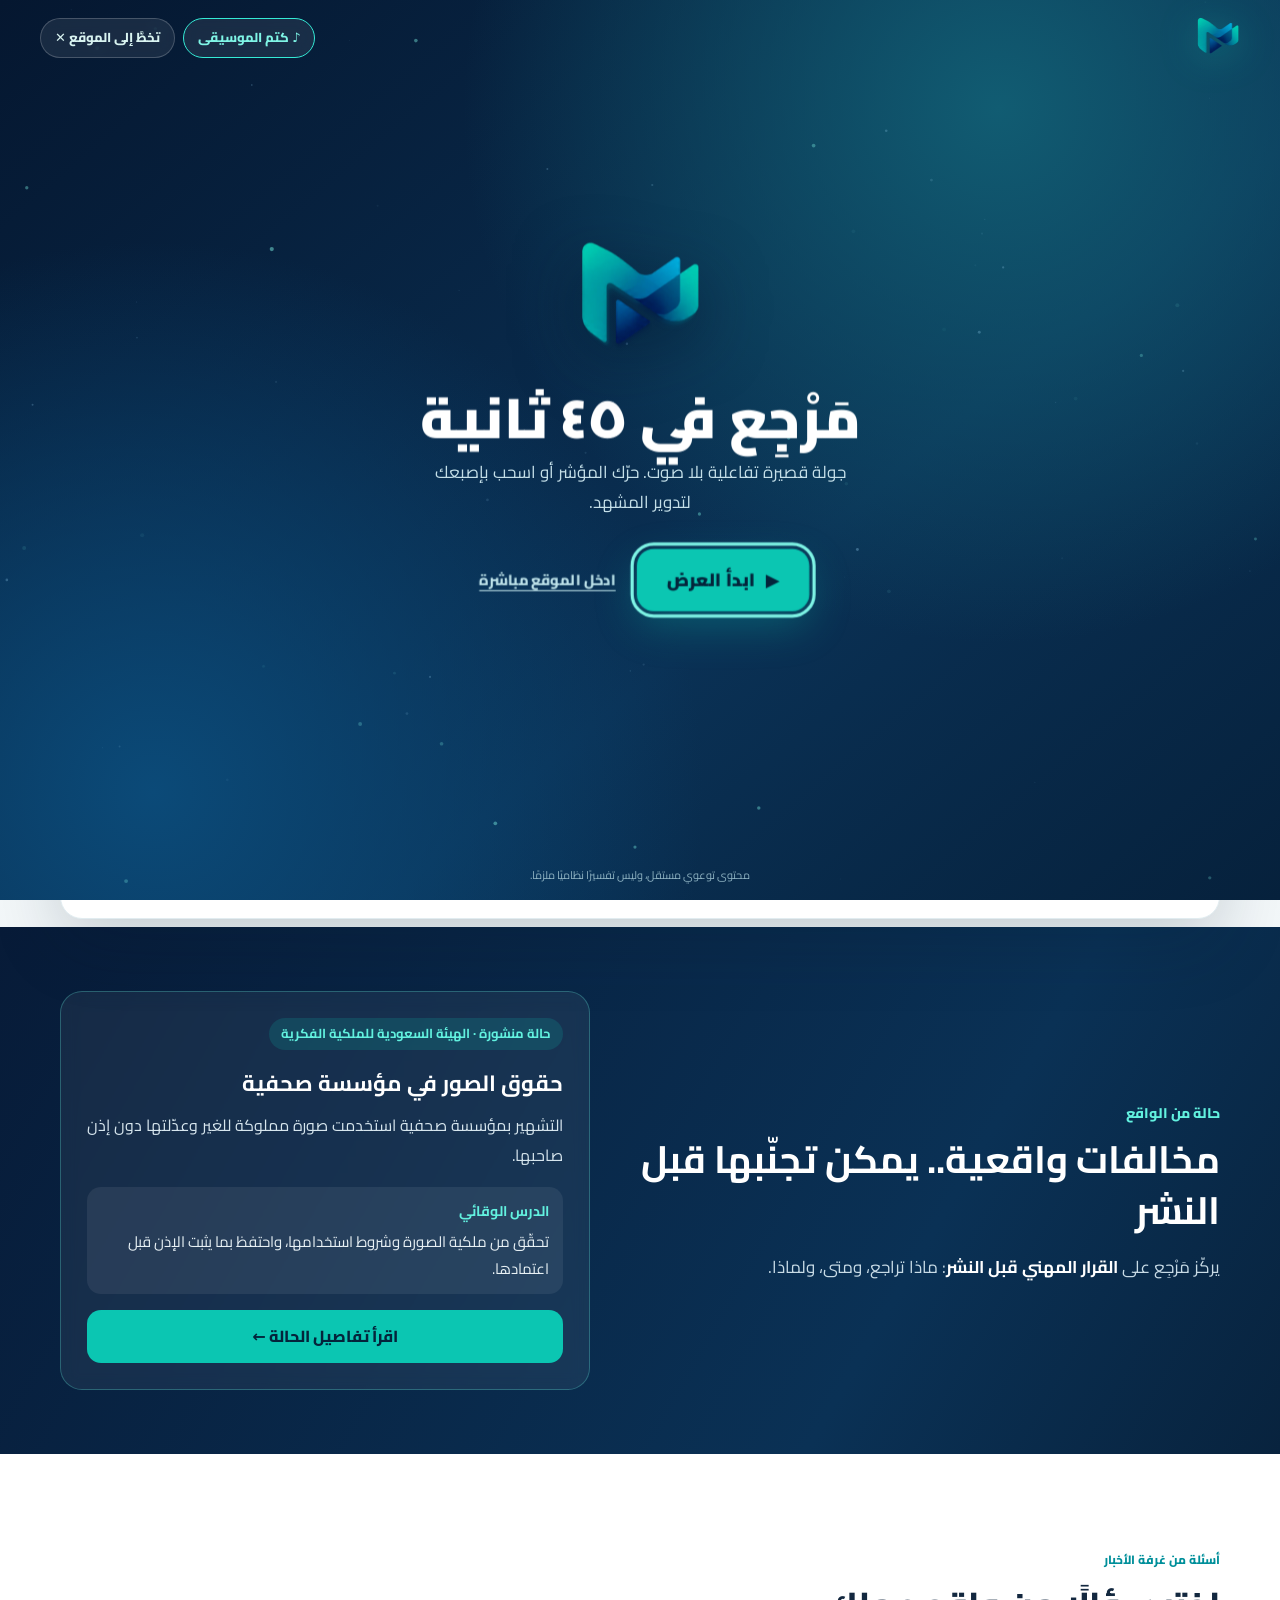
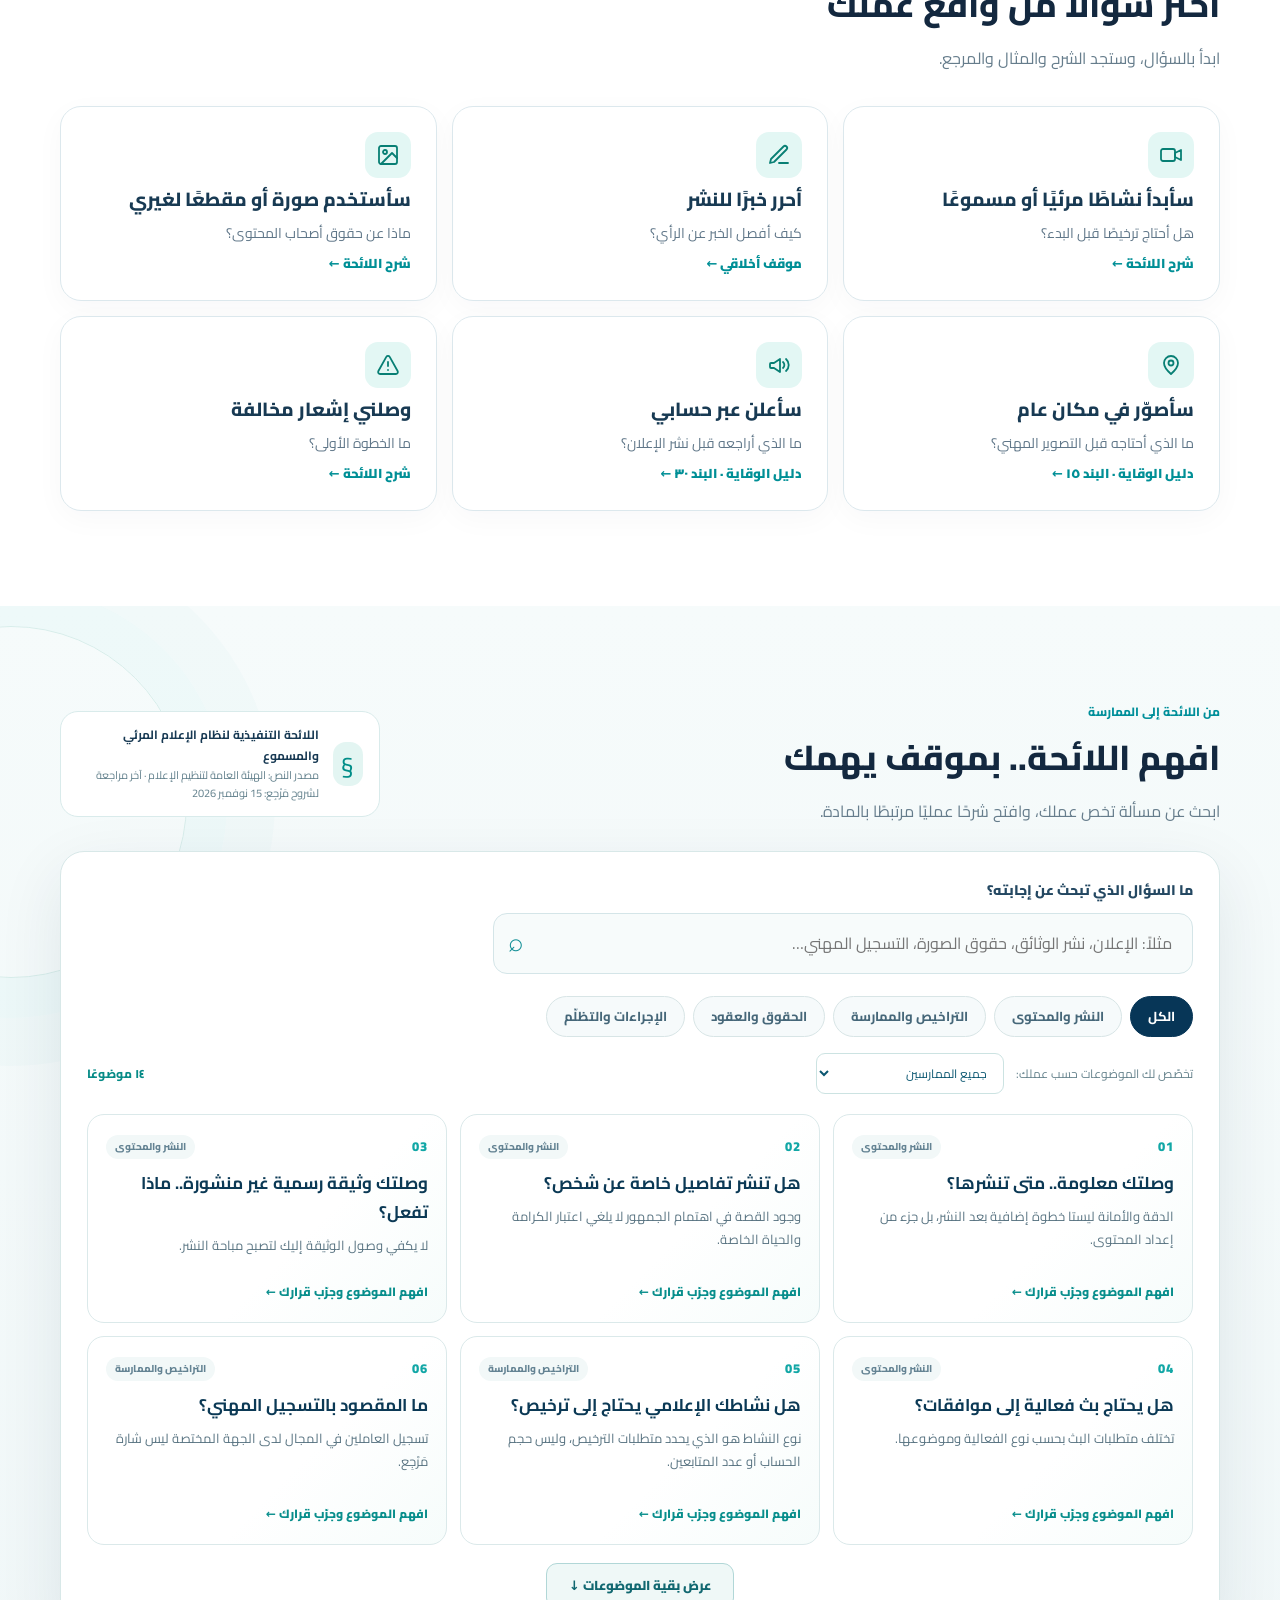
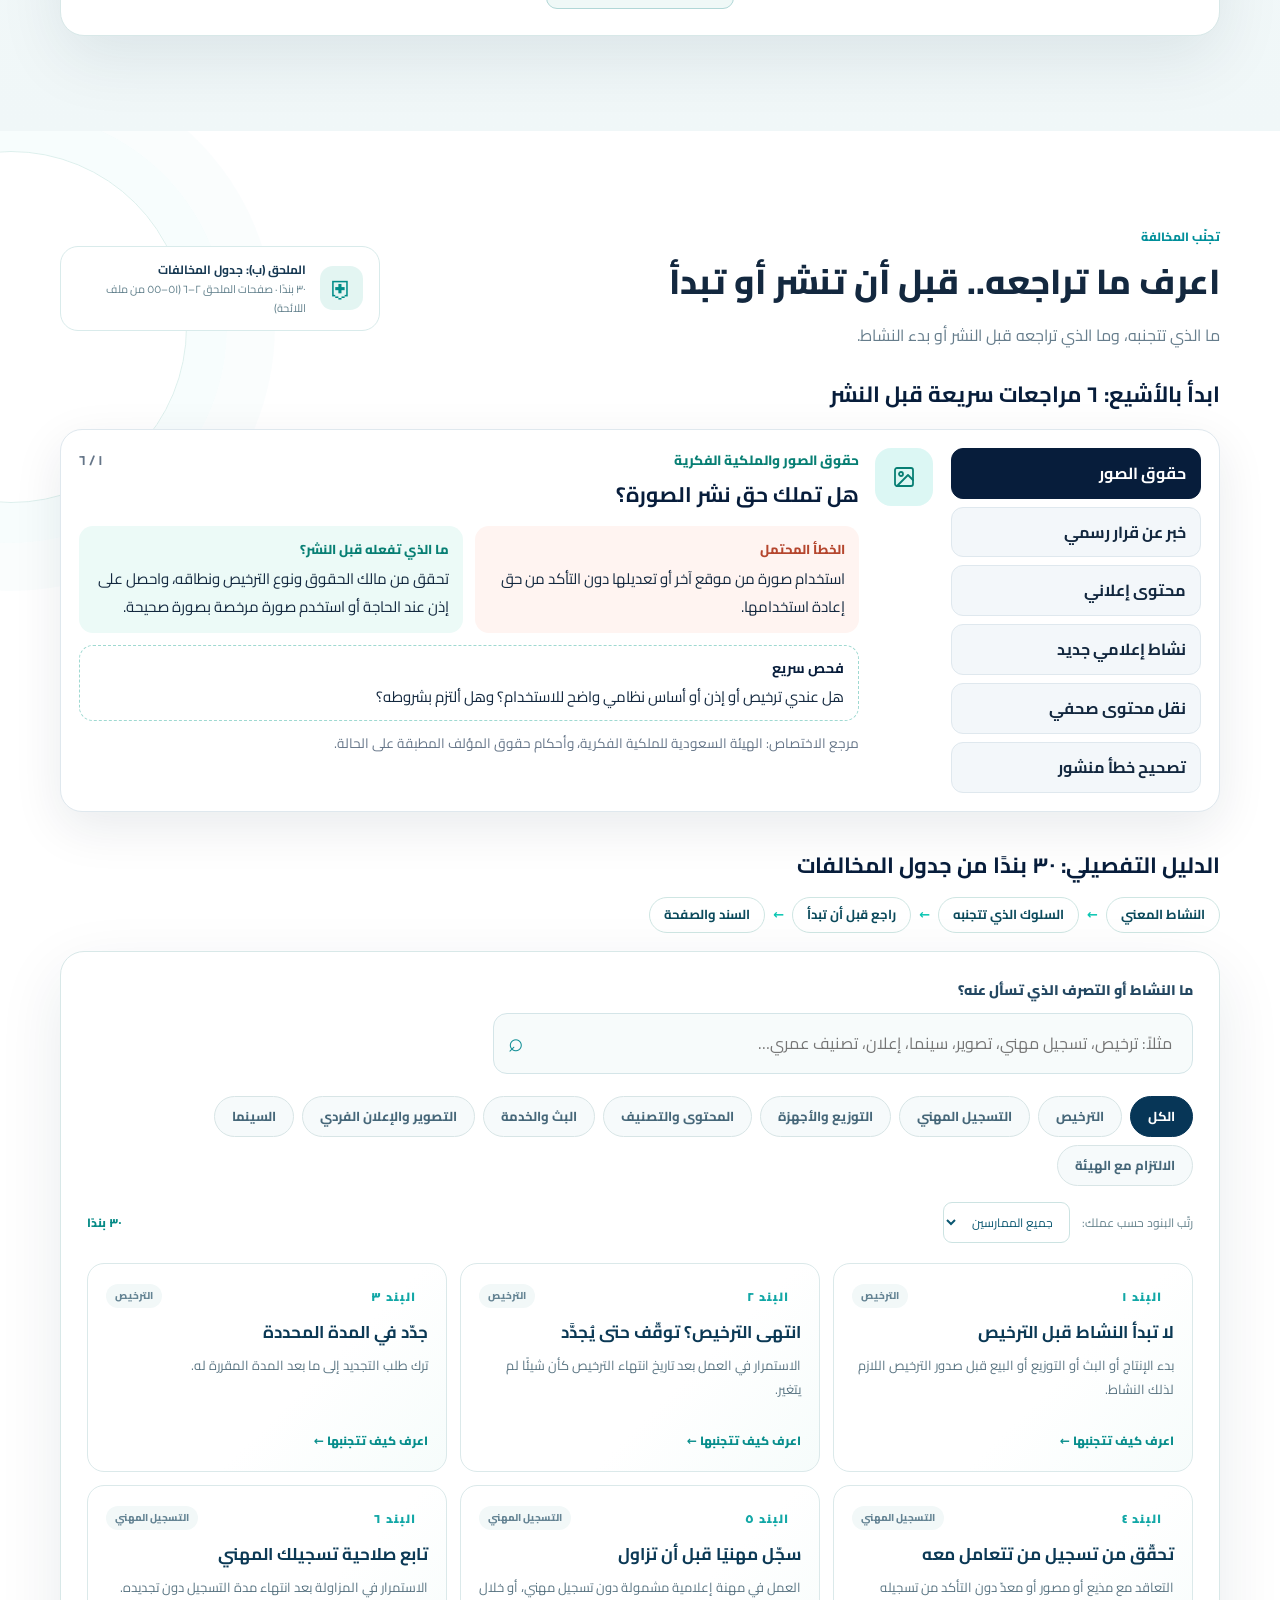
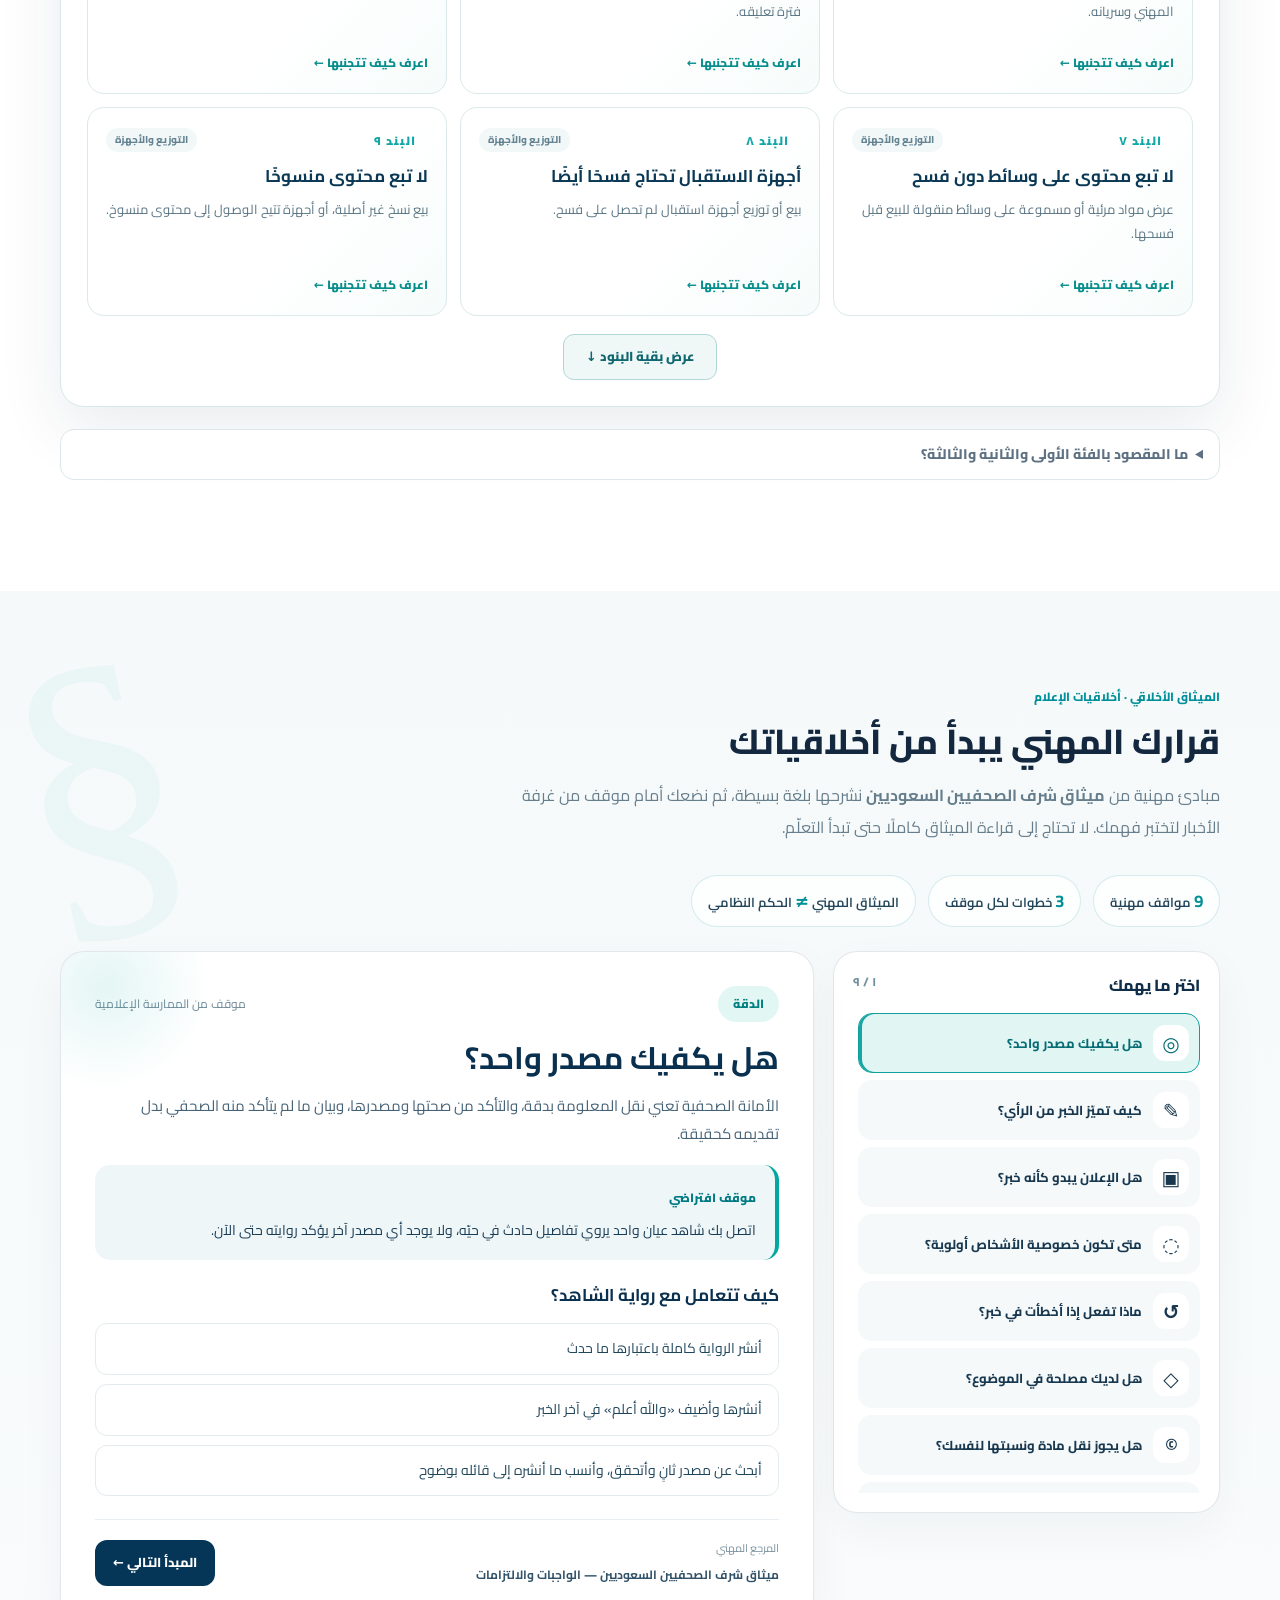
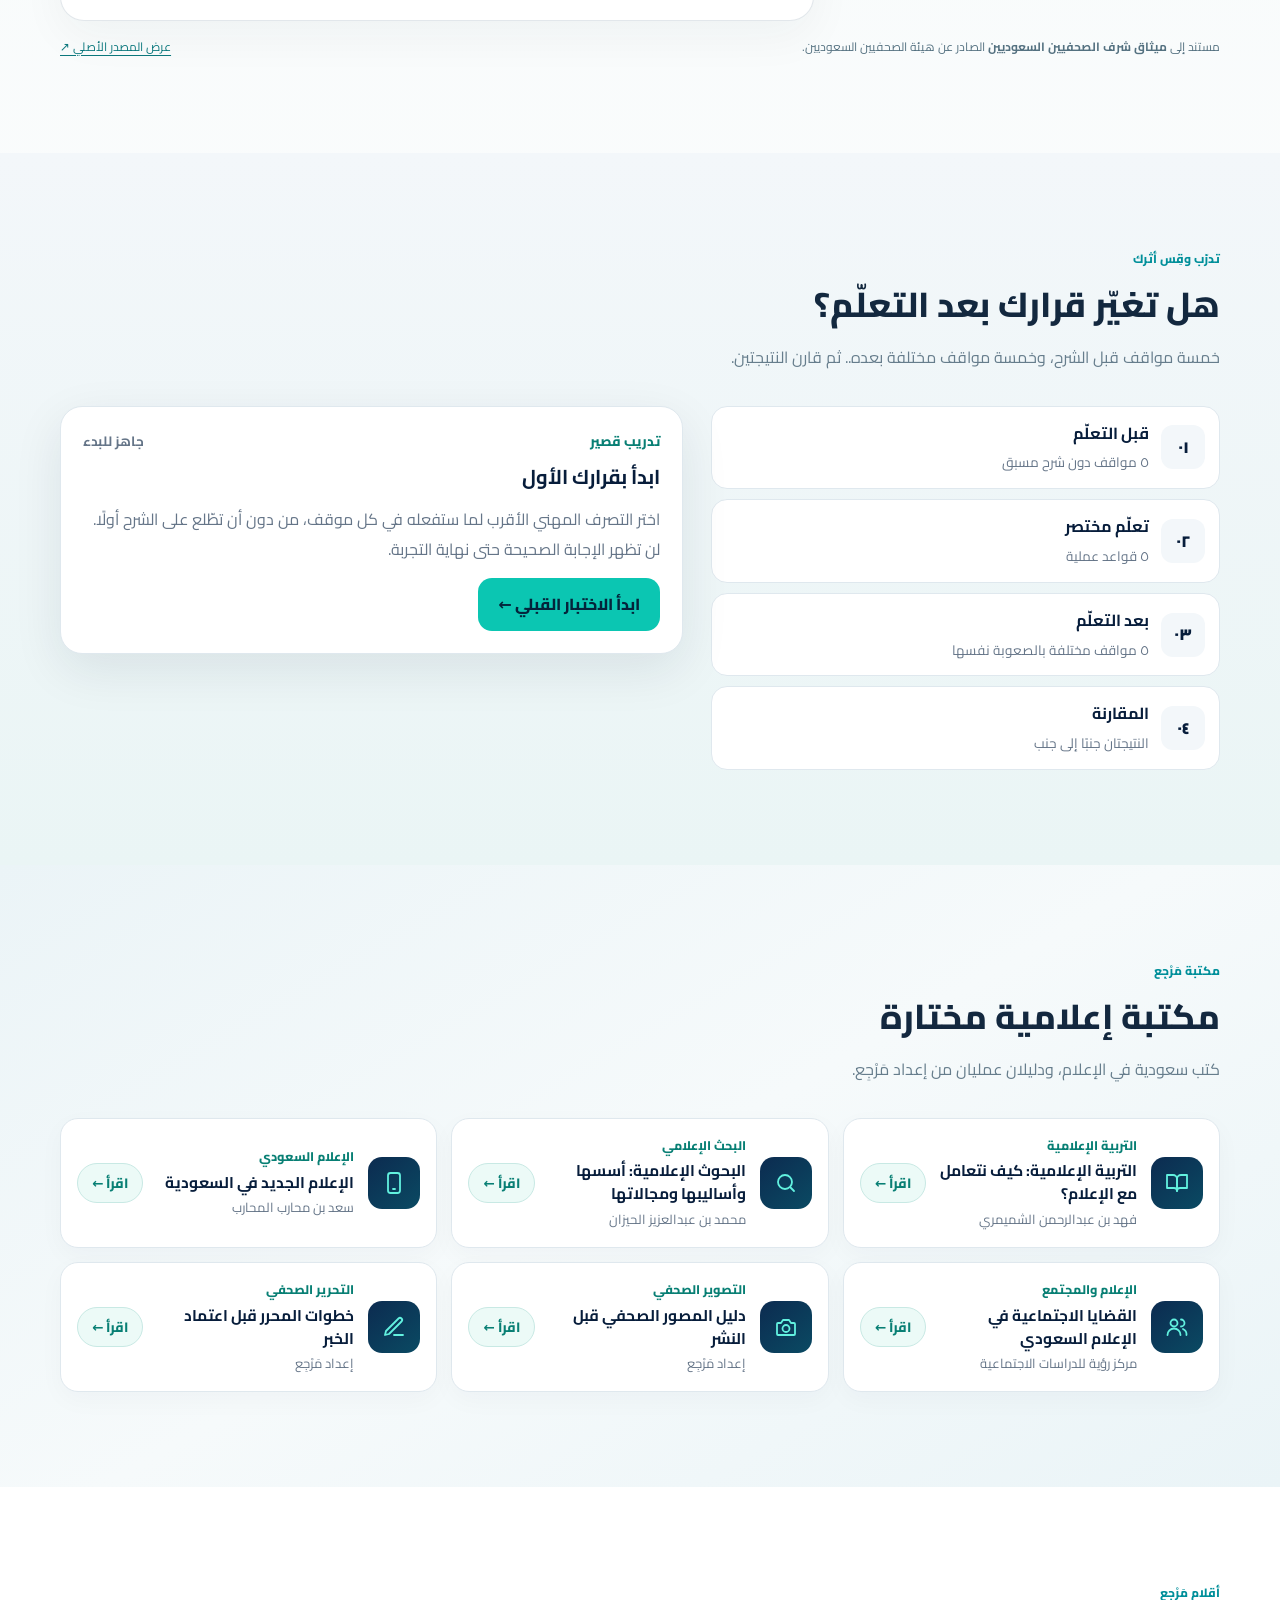
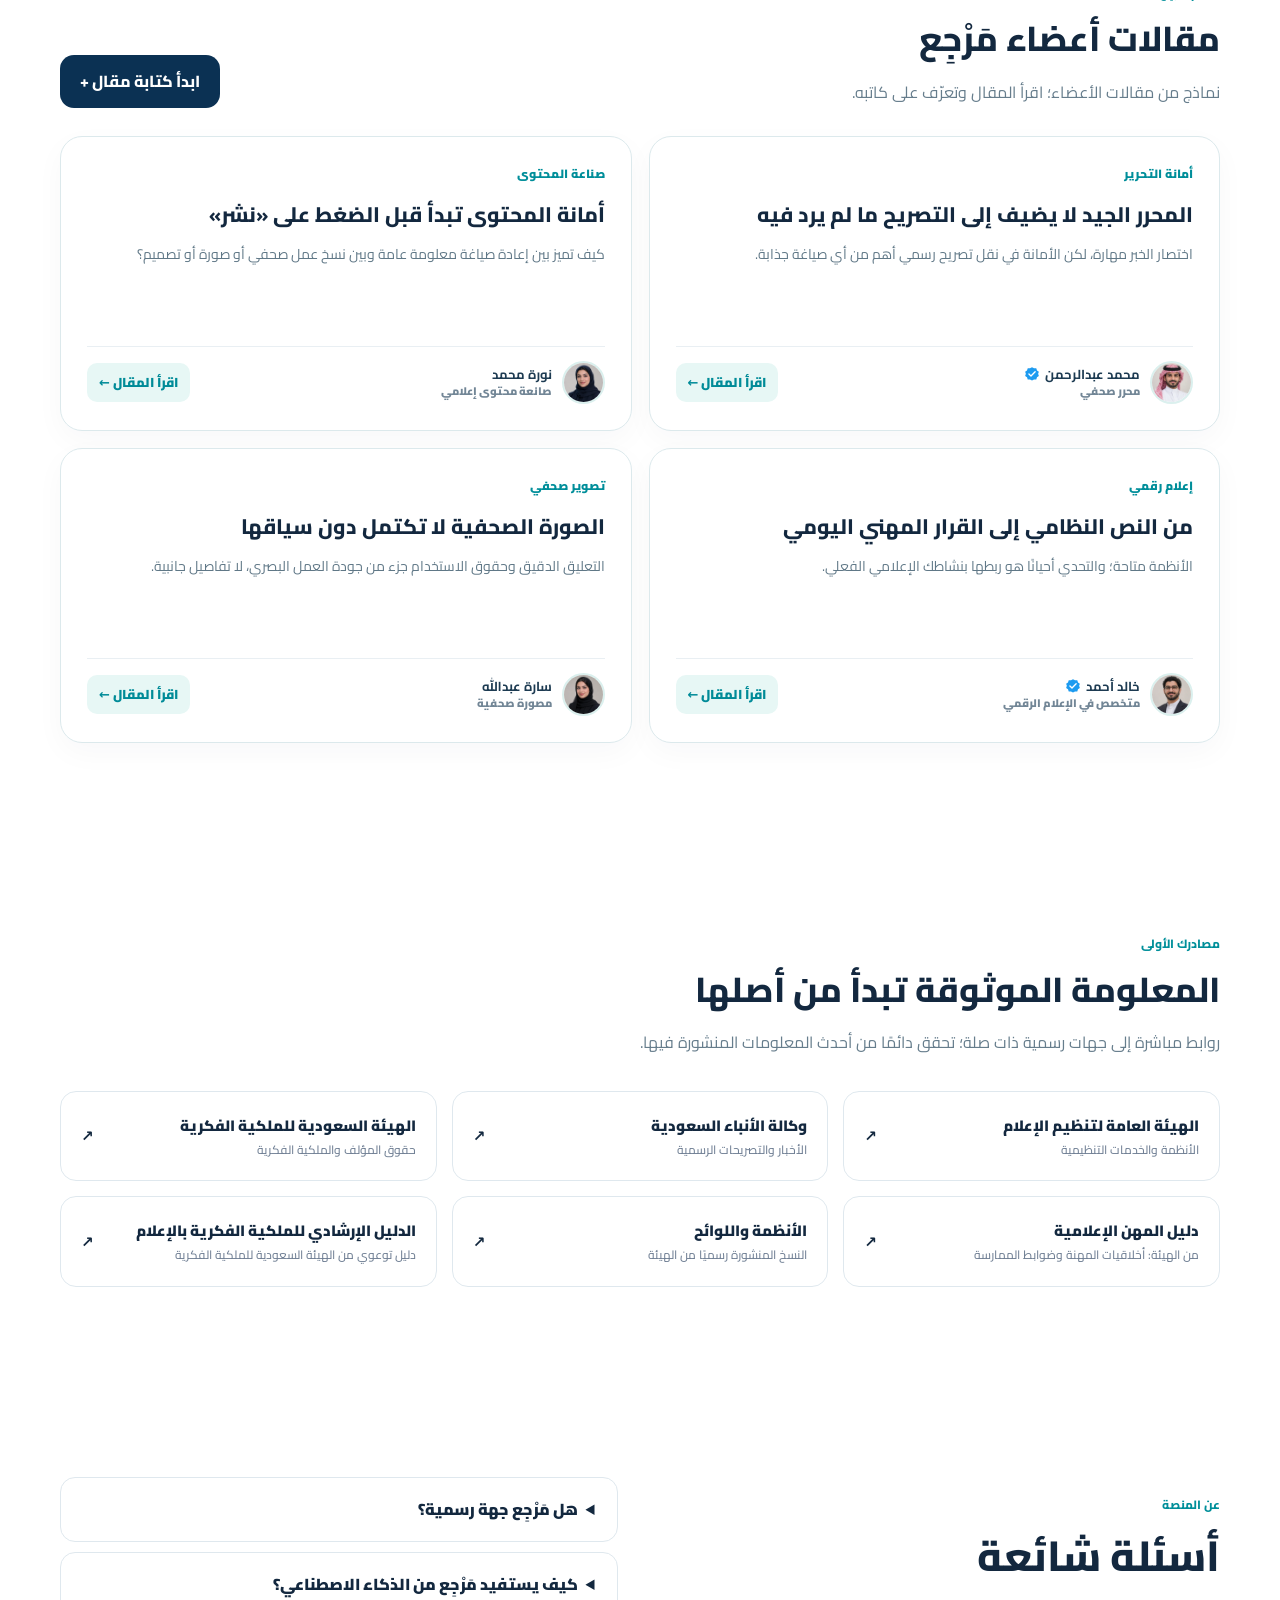
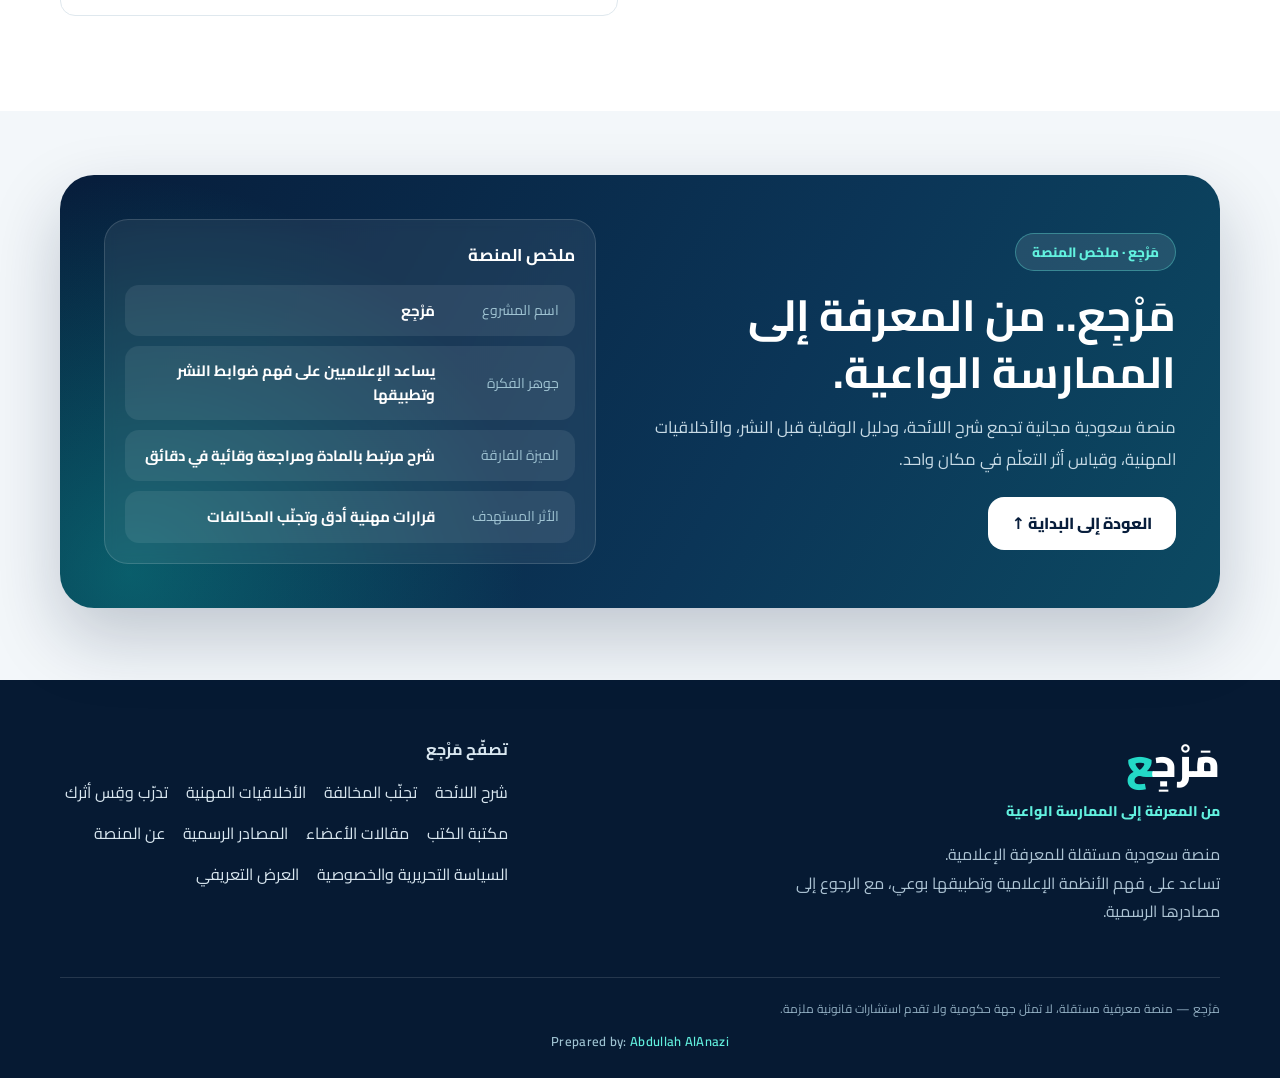
==== index.html @ 9da1397d "Update index.html" ====
<!doctype html>
<html dir="rtl" lang="ar">
  <head>
    <meta charset="utf-8" />
    <meta content="width=device-width,initial-scale=1" name="viewport" />
    <meta content="#071d3b" name="theme-color" />
    <title>مَرْجِع | من المعرفة إلى الممارسة الواعية</title>
    <meta name="description" content="مَرْجِع منصة سعودية مستقلة للمعرفة الإعلامية: شرح مبسّط للائحة، دليل لتجنّب المخالفات، أخلاقيات مهنية، مواقف تدريبية، مكتبة كتب سعودية مجانية، ومقالات مهنية؛ مع الرجوع إلى المصادر الرسمية." />
    <meta property="og:title" content="مَرْجِع | من المعرفة إلى الممارسة الواعية" />
    <meta property="og:description" content="منصة سعودية مستقلة لفهم الأنظمة الإعلامية وتطبيقها بوعي." />
    <meta property="og:type" content="website" />
    <meta property="og:locale" content="ar_SA" />
    <link rel="icon" type="image/png" href="assets/mark.png" />
    <link rel="stylesheet" href="css/fonts.css" />
    <link rel="stylesheet" href="css/base.css" />
    <link rel="stylesheet" href="css/sections.css" />
    <link rel="stylesheet" href="css/upgrade.css" />
    <link rel="stylesheet" href="css/intro.css" />
    <link rel="stylesheet" href="css/v3.css" />
  </head>
  <body>
    <a class="skip-link" href="#home">تخطَّ إلى المحتوى</a>
    <div class="progress" id="progress"></div>
    <div class="topbar">منصة سعودية معرفية مستقلة · مجانية للجميع · للتوعية بالممارسة الإعلامية</div>
    <header class="header">
      <nav class="nav wrap">
        <a aria-label="الصفحة الرئيسية مَرْجِع" class="brand" href="#home"><img alt="شعار مَرْجِع — المنصة المعرفية للإعلام" src="assets/logo.webp" width="720" height="233" /></a><button aria-expanded="false" aria-label="فتح القائمة" class="menu" id="menu">☰</button>
        <div class="links" id="links">
              <a href="#regulations">الأنظمة</a><a href="#prevention">تجنّب المخالفة</a><a href="#ethics">الأخلاقيات</a><a href="#quiz">التدريب</a><a href="#library">المكتبة</a><a href="#writers">المقالات</a>
            </div>
            <button class="navcta" data-open-intro type="button"><span aria-hidden="true">▶</span> شاهد التعريف</button>
      </nav>
    </header>
    <nav aria-label="الانتقال السريع بين أقسام مَرْجِع" class="marji-rail">
          <a aria-label="الرئيسية" data-rail="home" href="#home"><span class="rail-dot"></span><span>الرئيسية</span></a>
          <a aria-label="شرح الأنظمة" data-rail="regulations" href="#regulations"><span class="rail-dot"></span><span>الأنظمة</span></a>
          <a aria-label="تجنّب المخالفة" data-rail="prevention" href="#prevention"><span class="rail-dot"></span><span>الوقاية</span></a>
          <a aria-label="الأخلاقيات المهنية" data-rail="ethics" href="#ethics"><span class="rail-dot"></span><span>الأخلاقيات</span></a>
          <a aria-label="تدرّب وقِس أثرك" data-rail="quiz" href="#quiz"><span class="rail-dot"></span><span>التدريب</span></a>
          <a aria-label="المكتبة" data-rail="library" href="#library"><span class="rail-dot"></span><span>المكتبة</span></a>
          <a aria-label="مقالات الأعضاء" data-rail="writers" href="#writers"><span class="rail-dot"></span><span>المقالات</span></a>
        </nav>
    <main>
      <section class="hero" id="home">
        <div aria-hidden="true" class="editorial-field">
          <span class="field-mark f1">▤</span><span class="field-mark f2">« »</span><span class="field-mark f3">§</span><span class="field-mark f4">؟</span
          ><span class="field-mark f5">▧</span
          ><svg preserveaspectratio="none" viewbox="0 0 1200 620">
            <path d="M-30 205 C250 120, 380 390, 675 225 S1020 80,1230 180"></path>
            <path d="M-30 500 C220 360, 530 590, 720 390 S1050 280,1220 400"></path>
          </svg>
          <div class="marji-type-mosaic"><span>تحرير</span><span>معرفة</span><span>تحقق</span><span>حقوق</span><span>إعلام</span></div>
        </div>
        <div class="orb a"></div>
        <div class="orb b"></div>
        <div class="wrap hero-grid marji-hero-grid">
          <div>
            <span class="eyebrow">منصة سعودية مستقلة للمعرفة الإعلامية</span>
            <h1>الأنظمة متاحة.<br /><em>ومعرفة تطبيقها تصنع الفارق.</em></h1>
            <p>
              مَرْجِع منصة سعودية رقمية ومجانية، تساعد الصحفيين والمصورين وصنّاع المحتوى على تحويل الضوابط الإعلامية إلى خطوات عملية قبل النشر، عبر شروح موثقة
              ومواقف تطبيقية واختبارات قصيرة.
            </p>
            <div class="actions"><a class="btn primary" href="#regulations">ابدأ بفهم الأنظمة ←</a><a class="btn secondary" href="#prevention">تجنّب المخالفة</a><button class="btn ghost" data-open-intro type="button"><span aria-hidden="true" class="play-dot">▶</span> التعريف في ٤٥ ثانية</button></div>
            <div class="hero-hint">توعية وتعلّم مهني · لا يحل محل الجهات التنظيمية أو نصوصها الرسمية</div>
          </div>
          <div aria-hidden="true" class="hero-art">
            <div class="ring"></div>
            <div aria-label="رحلة التعلّم في مَرْجِع" class="glass media-glass">
              <span class="mark">من المعرفة إلى الممارسة</span>
              <div class="editor-sheet">
                <span class="sheet-kicker">ملف معرفة</span>
                <div class="sheet-line wide"></div>
                <div class="sheet-line mid"></div>
                <div class="sheet-line short"></div>
                <div class="sheet-stamp">✓ شرح مفهوم</div>
              </div>
              <strong>افهم · طبّق · اختبر</strong>
              <p>رحلة قصيرة تساعدك على اتخاذ قرار إعلامي أكثر وعيًا.</p>
              <div class="mini-stat"><span>النص المعتمد لدى الجهة</span><span>شرح عملي في مَرْجِع</span></div>
            </div>
          </div>
        </div>
      </section>
      <div aria-label="ابدأ من تخصصك" class="marji-entry-panel" id="marjiEntry">
        <div class="marji-entry-head">
          <div>
            <span class="entry-kicker">نقطة بداية سهلة</span>
            <h2>وش مجالك في الإعلام؟</h2>
            <p>اختر تخصصك؛ نرتّب لك شروح اللائحة ودليل تجنّب المخالفة بحسب عملك.</p>
          </div>
          <span class="entry-counter">٤ تخصصات</span>
        </div>
        <div class="marji-role-grid">
          <button class="marji-role" data-marji-role="محرر" type="button">
            <span aria-hidden="true" class="role-icon">✎</span><span><strong>محرر أو صحفي</strong><small>النشر والتحقق والممارسة</small></span
            ><span class="role-arrow">↗</span>
          </button>
          <button class="marji-role" data-marji-role="مصور" type="button">
            <span aria-hidden="true" class="role-icon">◎</span><span><strong>مصور إعلامي</strong><small>الصور والمحتوى والحقوق</small></span
            ><span class="role-arrow">↗</span>
          </button>
          <button class="marji-role" data-marji-role="صانع محتوى" type="button">
            <span aria-hidden="true" class="role-icon">▷</span><span><strong>صانع محتوى</strong><small>الإعلانات والنشر الرقمي</small></span
            ><span class="role-arrow">↗</span>
          </button>
          <button class="marji-role" data-marji-role="رئيس تحرير" type="button">
            <span aria-hidden="true" class="role-icon">▤</span><span><strong>مسؤول منشأة</strong><small>التراخيص والمسؤوليات</small></span
            ><span class="role-arrow">↗</span>
          </button>
        </div>
      </div>
      <section aria-labelledby="proofTitle" class="proof-band" id="evidence">
        <div class="wrap proof-layout">
          <div class="proof-copy reveal">
            <span class="proof-eyebrow">حالة من الواقع</span>
            <h2 id="proofTitle">مخالفات واقعية.. يمكن تجنّبها قبل النشر</h2>
            <p>يركّز مَرْجِع على <strong>القرار المهني قبل النشر</strong>: ماذا تراجع، ومتى، ولماذا.</p>
          </div>
          <article aria-labelledby="proofCaseTitle" class="proof-case reveal">
            <span class="proof-label">حالة منشورة · الهيئة السعودية للملكية الفكرية</span>
            <h3 id="proofCaseTitle">حقوق الصور في مؤسسة صحفية</h3>
            <p>التشهير بمؤسسة صحفية استخدمت صورة مملوكة للغير وعدّلتها دون إذن صاحبها.</p>
            <div class="proof-lesson"><strong>الدرس الوقائي</strong><span>تحقّق من ملكية الصورة وشروط استخدامها، واحتفظ بما يثبت الإذن قبل اعتمادها.</span></div>
            <button class="btn primary" data-open-case type="button">اقرأ تفاصيل الحالة ←</button>
          </article>
        </div>
      </section>
          <section class="section alt" id="topics">
        <div class="wrap">
          <div class="section-head reveal">
            <div class="kicker">أسئلة من غرفة الأخبار</div>
            <h2>اختر سؤالًا من واقع عملك</h2>
            <p class="lead">ابدأ بالسؤال، وستجد الشرح والمثال والمرجع.</p>
          </div>
          <div class="quick-grid">
                <button class="quick-card reveal" data-go-lesson="license" type="button"><span class="quick-icon"><svg aria-hidden="true" class="ui-ic" viewBox="0 0 24 24" fill="none" stroke="currentColor" stroke-width="1.8" stroke-linecap="round" stroke-linejoin="round"><rect x="2" y="6" width="14" height="12" rx="2"/><path d="m16 10 6-3v10l-6-3z"/></svg></span><strong>سأبدأ نشاطًا مرئيًا أو مسموعًا</strong><small>هل أحتاج ترخيصًا قبل البدء؟</small><span class="quick-go">شرح اللائحة ←</span></button>
                <button class="quick-card reveal" data-go-ethics="opinion" type="button"><span class="quick-icon"><svg aria-hidden="true" class="ui-ic" viewBox="0 0 24 24" fill="none" stroke="currentColor" stroke-width="1.8" stroke-linecap="round" stroke-linejoin="round"><path d="M12 20h9"/><path d="M16.5 3.5a2.1 2.1 0 0 1 3 3L7 19l-4 1 1-4z"/></svg></span><strong>أحرر خبرًا للنشر</strong><small>كيف أفصل الخبر عن الرأي؟</small><span class="quick-go">موقف أخلاقي ←</span></button>
                <button class="quick-card reveal" data-go-lesson="rights" type="button"><span class="quick-icon"><svg aria-hidden="true" class="ui-ic" viewBox="0 0 24 24" fill="none" stroke="currentColor" stroke-width="1.8" stroke-linecap="round" stroke-linejoin="round"><rect x="3" y="3" width="18" height="18" rx="2"/><circle cx="9" cy="9" r="2"/><path d="m21 15-5-5L5 21"/></svg></span><strong>سأستخدم صورة أو مقطعًا لغيري</strong><small>ماذا عن حقوق أصحاب المحتوى؟</small><span class="quick-go">شرح اللائحة ←</span></button>
                <button class="quick-card reveal" data-go-prevent="15" type="button"><span class="quick-icon"><svg aria-hidden="true" class="ui-ic" viewBox="0 0 24 24" fill="none" stroke="currentColor" stroke-width="1.8" stroke-linecap="round" stroke-linejoin="round"><path d="M12 21s-7-6.1-7-11a7 7 0 0 1 14 0c0 4.9-7 11-7 11z"/><circle cx="12" cy="10" r="2.5"/></svg></span><strong>سأصوّر في مكان عام</strong><small>ما الذي أحتاجه قبل التصوير المهني؟</small><span class="quick-go">دليل الوقاية · البند ١٥ ←</span></button>
                <button class="quick-card reveal" data-go-prevent="30" type="button"><span class="quick-icon"><svg aria-hidden="true" class="ui-ic" viewBox="0 0 24 24" fill="none" stroke="currentColor" stroke-width="1.8" stroke-linecap="round" stroke-linejoin="round"><path d="M3 11v3a1 1 0 0 0 1 1h3l6 4V6L7 10H4a1 1 0 0 0-1 1z"/><path d="M16 9a4 4 0 0 1 0 6"/><path d="M19 6a8 8 0 0 1 0 12"/></svg></span><strong>سأعلن عبر حسابي</strong><small>ما الذي أراجعه قبل نشر الإعلان؟</small><span class="quick-go">دليل الوقاية · البند ٣٠ ←</span></button>
                <button class="quick-card reveal" data-go-lesson="sanctions" type="button"><span class="quick-icon"><svg aria-hidden="true" class="ui-ic" viewBox="0 0 24 24" fill="none" stroke="currentColor" stroke-width="1.8" stroke-linecap="round" stroke-linejoin="round"><path d="M10.3 3.9 2.4 18a2 2 0 0 0 1.7 3h15.8a2 2 0 0 0 1.7-3L13.7 3.9a2 2 0 0 0-3.4 0z"/><path d="M12 9v4M12 17h.01"/></svg></span><strong>وصلني إشعار مخالفة</strong><small>ما الخطوة الأولى؟</small><span class="quick-go">شرح اللائحة ←</span></button>
              </div>
            </div>
          </section>
          <section aria-labelledby="mr-reg-heading" class="section mr-reg-section" id="regulations">
        <div class="wrap">
          <div class="mr-reg-head reveal">
            <div>
              <div class="kicker">من اللائحة إلى الممارسة</div>
              <h2 id="mr-reg-heading">افهم اللائحة.. بموقف يهمك</h2>
              <p class="lead">ابحث عن مسألة تخص عملك، وافتح شرحًا عمليًا مرتبطًا بالمادة.</p>
            </div>
            <div class="mr-reg-doc">
              <span class="mr-reg-doc-icon">§</span>
              <div><b>اللائحة التنفيذية لنظام الإعلام المرئي والمسموع</b><small>مصدر النص: الهيئة العامة لتنظيم الإعلام · آخر مراجعة لشروح مَرْجِع: 15 نوفمبر 2026</small></div>
            </div>
          </div>
          <div class="mr-reg-shell reveal">
            <div class="mr-reg-search">
              <label for="mrRegQuery">ما السؤال الذي تبحث عن إجابته؟</label
              ><input autocomplete="off" id="mrRegQuery" placeholder="مثلاً: الإعلان، نشر الوثائق، حقوق الصورة، التسجيل المهني…" type="search" /><span>⌕</span>
            </div>
            <div aria-label="تصنيف موضوعات اللائحة" class="mr-reg-chips" role="group">
              <button aria-pressed="true" class="is-on" data-mr-category="الكل" type="button">الكل</button
              ><button aria-pressed="false" data-mr-category="النشر والمحتوى" type="button">النشر والمحتوى</button
              ><button aria-pressed="false" data-mr-category="التراخيص والممارسة" type="button">التراخيص والممارسة</button
              ><button aria-pressed="false" data-mr-category="الحقوق والعقود" type="button">الحقوق والعقود</button
              ><button aria-pressed="false" data-mr-category="المخالفات والإجراءات" type="button">الإجراءات والتظلّم</button>
            </div>
            <div class="mr-reg-filters">
              <span>تخصّص لك الموضوعات حسب عملك:</span
              ><select aria-label="التخصص المهني" id="mrRegAudience">
                <option value="الكل">جميع الممارسين</option>
                <option value="محرر">محرر صحفي</option>
                <option value="مصور">مصور</option>
                <option value="صانع محتوى">صانع محتوى</option>
                <option value="رئيس تحرير">رئيس تحرير أو مسؤول منشأة</option></select
              ><span aria-live="polite" class="mr-count" id="mrRegCount"></span>
            </div>
            <div class="mr-reg-cards" id="mrRegCards"></div>
            <div class="mr-reg-empty" hidden="" id="mrRegEmpty">ما لقينا موضوعًا يطابق البحث. جرّب كلمة أقصر.</div>
            <div class="mr-more-row"><button id="mrRegMore" type="button">عرض بقية الموضوعات ↓</button></div>
          </div>
        </div>
      </section>
      <dialog aria-labelledby="mrRegDialogTitle" class="mr-reg-dialog" id="mrRegDialog">
        <div class="mr-reg-dialog-top">
          <div><small>مَرْجِع | شرح تطبيقي للائحة</small><strong id="mrRegDialogTitle"></strong></div>
          <button aria-label="إغلاق الشرح" id="mrRegClose" type="button">×</button>
        </div>
        <div class="mr-reg-dialog-body">
          <div class="mr-reg-scope" id="mrRegDialogScope"></div>
          <div aria-label="خطوات الفهم" class="mr-reg-toggles" role="tablist">
            <button aria-selected="true" class="is-on" data-mr-tab="meaning" type="button">1 · الفهم</button
            ><button aria-selected="false" data-mr-tab="story" type="button">2 · التطبيق</button
            ><button aria-selected="false" data-mr-tab="quiz" type="button">3 · اختبر نفسك</button
            ><button aria-selected="false" data-mr-tab="source" type="button">4 · المادة</button>
          </div>
          <div class="mr-reg-pane" id="mrRegPanelMeaning">
            <h3>ما معنى هذا لك؟</h3>
            <p id="mrRegMeaning"></p>
            <h4>قبل أن تتخذ القرار</h4>
            <ol id="mrRegSteps"></ol>
            <button class="mr-reg-next" data-mr-next="story" type="button">شاهد مثالًا من الواقع ←</button>
          </div>
          <div class="mr-reg-pane" hidden="" id="mrRegPanelStory">
            <h3>موقف من العمل</h3>
            <p id="mrRegStory"></p>
            <button class="mr-reg-next" data-mr-next="quiz" type="button">جرّب القرار ←</button>
          </div>
          <div class="mr-reg-pane" hidden="" id="mrRegPanelQuiz">
            <h3 id="mrRegQuestion"></h3>
            <div class="mr-reg-options" id="mrRegOptions"></div>
            <div class="mr-reg-feedback" hidden="" id="mrRegFeedback"></div>
            <button class="mr-reg-next" data-mr-next="source" type="button">اعرف المادة المرتبطة ←</button>
          </div>
          <div class="mr-reg-pane" hidden="" id="mrRegPanelSource">
            <h3>من أين جاءت المعلومة؟</h3>
            <div class="mr-reg-sourcecard">
              <b id="mrRegArticle"></b><span id="mrRegChapter"></span><span class="mr-page" id="mrRegPage"></span>
              <p id="mrRegScopeNote"></p>
            </div>
            <p class="mr-reg-sourcehint">رقم الصفحة يشير إلى ملف اللائحة المنشور (56 صفحة). هذا ربط تعليمي بالمادة ولا ينقل النص الرسمي كاملًا؛ النص وتحديثاته لدى الجهة المختصة.</p>
            <a
              class="mr-reg-official"
              href="https://gmedia.gov.sa/media/gmedia-portal/Gamr_Assets/%D8%A7%D9%84%D9%84%D8%A7%D9%8A%D9%94%D8%AD%D8%A9.pdf"
              rel="noopener noreferrer"
              target="_blank"
              >راجع نسخة اللائحة لدى الهيئة ↗ <small>رابط اختياري للتحقق، والمحتوى المبسط متاح داخل مَرْجِع</small></a
            >
          </div>
        </div>
        <div class="mr-reg-dialog-footer"><span id="mrRegStepLabel">الخطوة 1 من 4</span><button id="mrRegFooterClose" type="button">العودة إلى الموضوعات</button></div>
      </dialog>

      <section aria-labelledby="pvHeading" class="section alt mr-reg-section pv-section" id="prevention">
            <div class="wrap">
              <div class="mr-reg-head reveal">
                <div>
                  <div class="kicker">تجنّب المخالفة</div>
                  <h2 id="pvHeading">اعرف ما تراجعه.. قبل أن تنشر أو تبدأ</h2>
                  <p class="lead">ما الذي تتجنبه، وما الذي تراجعه قبل النشر أو بدء النشاط.</p>
                </div>
                <div class="mr-reg-doc">
                  <span class="mr-reg-doc-icon">⛨</span>
                  <div><b>الملحق (ب): جدول المخالفات</b><small>٣٠ بندًا · صفحات الملحق ٢–٦ (٥١–٥٥ من ملف اللائحة)</small></div>
                </div>
              </div>
              <div class="qc-block reveal" id="quickChecks">
                <div class="qc-title"><h3>ابدأ بالأشيع: ٦ مراجعات سريعة قبل النشر</h3></div>
                <div class="qc-shell">
                  <div aria-label="اختر الموقف المهني" class="qc-tabs" role="group">
                    <button aria-pressed="true" data-qc="0" type="button">حقوق الصور</button>
                    <button aria-pressed="false" data-qc="1" type="button">خبر عن قرار رسمي</button>
                    <button aria-pressed="false" data-qc="2" type="button">محتوى إعلاني</button>
                    <button aria-pressed="false" data-qc="3" type="button">نشاط إعلامي جديد</button>
                    <button aria-pressed="false" data-qc="4" type="button">نقل محتوى صحفي</button>
                    <button aria-pressed="false" data-qc="5" type="button">تصحيح خطأ منشور</button>
                  </div>
                  <div aria-live="polite" class="qc-spot">
                    <div aria-hidden="true" class="qc-icon" id="qcIcon"></div>
                    <div>
                      <div class="qc-meta"><span id="qcGroup"></span><b id="qcCount"></b></div>
                      <h4 id="qcHeading"></h4>
                      <div class="qc-fields">
                        <div class="qc-field qc-risk"><small>الخطأ المحتمل</small><p id="qcRisk"></p></div>
                        <div class="qc-field qc-act"><small>ما الذي تفعله قبل النشر؟</small><p id="qcAction"></p></div>
                      </div>
                      <div class="qc-check"><strong>فحص سريع</strong><span id="qcCheck"></span></div>
                      <p class="qc-source" id="qcSource"></p>
                    </div>
                  </div>
                </div>
              </div>
              <h3 class="pv-detail-title reveal">الدليل التفصيلي: ٣٠ بندًا من جدول المخالفات</h3>
              <div class="pv-flow reveal" aria-hidden="true"><span>النشاط المعني</span><i>←</i><span>السلوك الذي تتجنبه</span><i>←</i><span>راجع قبل أن تبدأ</span><i>←</i><span>السند والصفحة</span></div>
              <div class="mr-reg-shell reveal">
                <div class="mr-reg-search">
                  <label for="pvQuery">ما النشاط أو التصرف الذي تسأل عنه؟</label
                  ><input autocomplete="off" id="pvQuery" placeholder="مثلاً: ترخيص، تسجيل مهني، تصوير، سينما، إعلان، تصنيف عمري…" type="search" /><span>⌕</span>
                </div>
                <div aria-label="تصنيف بنود الوقاية بحسب النشاط" class="mr-reg-chips" id="pvChips" role="group"></div>
                <div class="mr-reg-filters">
                  <span>رتّب البنود حسب عملك:</span
                  ><select aria-label="التخصص المهني" id="pvAudience">
                    <option value="الكل">جميع الممارسين</option>
                    <option value="محرر">محرر صحفي</option>
                    <option value="مصور">مصور</option>
                    <option value="صانع محتوى">صانع محتوى</option>
                    <option value="رئيس تحرير">مسؤول منشأة</option></select
                  ><span aria-live="polite" class="mr-count" id="pvCount"></span>
                </div>
                <div class="mr-reg-cards" id="pvCards"></div>
                <div class="mr-reg-empty" hidden id="pvEmpty">ما لقينا بندًا يطابق البحث. جرّب كلمة أقصر.</div>
                <div class="mr-more-row"><button id="pvMore" type="button">عرض بقية البنود ↓</button></div>
              </div>
              <details class="pv-cats reveal">
                <summary>ما المقصود بالفئة الأولى والثانية والثالثة؟</summary>
                <p>يصنّف الملحق الأنشطة إلى ثلاث فئات، ولكل فئة حدّ أدنى مختلف للغرامة في بعض البنود (صفحة ٦ من الملحق).</p>
                <div class="pv-cats-grid" id="pvCats"></div>
              </details>
            </div>
          </section>
          <dialog aria-labelledby="pvDialogTitle" class="mr-reg-dialog pv-dialog" id="pvDialog">
            <div class="mr-reg-dialog-top">
              <div><small id="pvDialogKicker">مَرْجِع | دليل تجنّب المخالفة</small><strong id="pvDialogTitle"></strong></div>
              <button aria-label="إغلاق" id="pvClose" type="button">×</button>
            </div>
            <div class="mr-reg-dialog-body">
              <div class="mr-reg-scope" id="pvScope"></div>
              <div aria-label="خطوات الوقاية" class="mr-reg-toggles" role="tablist">
                <button aria-selected="true" class="is-on" data-pv-tab="avoid" type="button">1 · تجنّب</button
                ><button aria-selected="false" data-pv-tab="check" type="button">2 · راجع</button
                ><button aria-selected="false" data-pv-tab="source" type="button">3 · السند</button>
              </div>
              <div class="mr-reg-pane" id="pvPanelAvoid">
                <h3>السلوك الذي تتجنبه</h3>
                <p id="pvAvoid"></p>
                <h4>من يعنيه هذا البند؟</h4>
                <p id="pvWho"></p>
                <button class="mr-reg-next" data-pv-next="check" type="button">ماذا أراجع قبل أن أبدأ؟ ←</button>
              </div>
              <div class="mr-reg-pane" hidden id="pvPanelCheck">
                <h3>راجع قبل النشر أو المزاولة</h3>
                <ol class="pv-checklist" id="pvSteps"></ol>
                <button class="mr-reg-next" data-pv-next="source" type="button">اعرف السند ←</button>
              </div>
              <div class="mr-reg-pane" hidden id="pvPanelSource">
                <h3>من أين جاءت المعلومة؟</h3>
                <div class="mr-reg-sourcecard">
                  <b id="pvRef"></b><span id="pvPage"></span>
                  <p class="pv-quote" id="pvText"></p>
                </div>
                <p class="pv-link" id="pvLink"></p>
                <details class="pv-penalty">
                  <summary>الجزاء كما ورد في الجدول</summary>
                  <table class="pv-fines"><thead><tr><th>الفئة الأولى</th><th>الفئة الثانية</th><th>الفئة الثالثة</th></tr></thead><tbody><tr><td id="pvF1"></td><td id="pvF2"></td><td id="pvF3"></td></tr></tbody></table>
                  <p class="pv-action" id="pvAction"></p>
                  <p class="mr-reg-sourcehint">الجدول معنون بـ«الحد الأدنى للغرامات». الخانة الفارغة تعني أن الجدول لم يذكر مبلغًا لتلك الفئة.</p>
                </details>
                <a class="mr-reg-official" id="pvOfficial" rel="noopener noreferrer" target="_blank" href="#">راجع نسخة اللائحة لدى الهيئة ↗ <small>للتحقق من النص الساري وتحديثاته</small></a>
              </div>
            </div>
            <div class="mr-reg-dialog-footer"><span id="pvStepLabel">الخطوة 1 من 4</span><button id="pvFooterClose" type="button">العودة إلى البنود</button></div>
          </dialog>

          <section class="section eth-section" id="ethics" aria-labelledby="ethicsTitle">
        <div class="wrap">
          <div class="section-head reveal eth-header">
            <div class="kicker">الميثاق الأخلاقي · أخلاقيات الإعلام</div>
            <h2 id="ethicsTitle">قرارك المهني يبدأ من أخلاقياتك</h2>
            <p class="lead">
              مبادئ مهنية من <strong>ميثاق شرف الصحفيين السعوديين</strong> نشرحها بلغة بسيطة، ثم نضعك أمام موقف من غرفة الأخبار لتختبر فهمك. لا تحتاج إلى قراءة الميثاق
              كاملًا حتى تبدأ التعلّم.
            </p>
          </div>
          <div class="eth-stat-strip reveal">
            <span><b>9</b> مواقف مهنية</span><span><b>3</b> خطوات لكل موقف</span><span>الميثاق المهني <b>≠</b> الحكم النظامي</span>
          </div>
          <div class="eth-layout reveal">
            <div class="eth-picker" aria-label="موضوعات الأخلاقيات المهنية">
              <div class="eth-picker-title"><span>اختر ما يهمك</span><span id="ethProgress">1 / 9</span></div>
              <div id="ethTopics" class="eth-topics"></div>
            </div>
            <article class="eth-focus" aria-live="polite">
              <div class="eth-topline"><span id="ethTag">الدقة</span><span class="eth-micro">موقف من الممارسة الإعلامية</span></div>
              <h3 id="ethTitle">هل تتحقق من الخبر قبل نشره؟</h3>
              <p id="ethDesc"></p>
              <div class="eth-scenario">
                <span class="eth-label">موقف افتراضي</span>
                <p id="ethExample"></p>
              </div>
              <div class="eth-question">
                <strong id="ethQuestion">ما التصرف المهني الأنسب؟</strong>
                <div class="eth-choices" id="ethChoices"></div>
                <div id="ethFeedback" class="eth-feedback" aria-live="polite" hidden></div>
              </div>
              <div class="eth-bottom">
                <div><small>المرجع المهني</small><strong id="ethSource">ميثاق شرف الصحفيين السعوديين</strong></div>
                <button id="ethNext" type="button">المبدأ التالي ←</button>
              </div>
            </article>
          </div>
          <div class="eth-reference reveal">
                <span>مستند إلى <b>ميثاق شرف الصحفيين السعوديين</b> الصادر عن هيئة الصحفيين السعوديين.</span
            ><a
              href="https://www.sju.org.sa/page/honor-code"
              target="_blank"
              rel="noopener noreferrer"
              aria-label="الاطلاع اختياريًا على الميثاق الأصلي لدى هيئة الصحفيين السعوديين"
              >عرض المصدر الأصلي ↗</a
            >
          </div>
        </div>
      </section>
      <section aria-labelledby="asTitle" class="section quiz-section" id="quiz">
            <div class="wrap">
              <div class="section-head reveal">
                <div class="kicker">تدرّب وقِس أثرك</div>
                <h2 id="asTitle">هل تغيّر قرارك بعد التعلّم؟</h2>
                <p class="lead">خمسة مواقف قبل الشرح، وخمسة مواقف مختلفة بعده.. ثم قارن النتيجتين.</p>
              </div>
              <div class="as-layout">
                <ol class="as-steps reveal">
                  <li class="as-step"><span>٠١</span><div><b>قبل التعلّم</b><small>٥ مواقف دون شرح مسبق</small></div></li>
                  <li class="as-step"><span>٠٢</span><div><b>تعلّم مختصر</b><small>٥ قواعد عملية</small></div></li>
                  <li class="as-step"><span>٠٣</span><div><b>بعد التعلّم</b><small>٥ مواقف مختلفة بالصعوبة نفسها</small></div></li>
                  <li class="as-step"><span>٠٤</span><div><b>المقارنة</b><small>النتيجتان جنبًا إلى جنب</small></div></li>
                </ol>
                <div class="as-panel reveal" aria-live="polite">
                  <div class="as-head"><span id="asStage">تدريب قصير</span><b id="asCounter">جاهز للبدء</b></div>
                  <div id="asBody"></div>
                  <div class="as-foot"><button class="btn primary" id="asNext" type="button">ابدأ الاختبار القبلي ←</button><button class="btn ghost-dark" id="asReset" type="button" hidden>إعادة التجربة</button></div>
                </div>
              </div>
            </div>
          </section>
          <section class="section alt" id="library">
        <div class="wrap">
          <div class="section-head reveal">
            <div class="kicker">مكتبة مَرْجِع</div>
            <h2>مكتبة إعلامية مختارة</h2>
            <p class="lead">كتب سعودية في الإعلام، ودليلان عمليان من إعداد مَرْجِع.</p>
          </div>
          <div class="lib-grid">
            <article class="lib-card reveal">
              <span class="lib-ic"><svg aria-hidden="true" class="ui-ic" viewBox="0 0 24 24" fill="none" stroke="currentColor" stroke-width="1.8" stroke-linecap="round" stroke-linejoin="round"><path d="M2 4h6a4 4 0 0 1 4 4v12a3 3 0 0 0-3-3H2z"/><path d="M22 4h-6a4 4 0 0 0-4 4v12a3 3 0 0 1 3-3h7z"/></svg></span>
              <div class="lib-body"><span class="lib-cat">التربية الإعلامية</span><h3>التربية الإعلامية: كيف نتعامل مع الإعلام؟</h3><p>فهد بن عبدالرحمن الشميمري</p></div>
              <button class="lib-open" data-open-book="b1" type="button" aria-label="اقرأ: التربية الإعلامية: كيف نتعامل مع الإعلام؟">اقرأ ←</button>
            </article>
            <article class="lib-card reveal">
              <span class="lib-ic"><svg aria-hidden="true" class="ui-ic" viewBox="0 0 24 24" fill="none" stroke="currentColor" stroke-width="1.8" stroke-linecap="round" stroke-linejoin="round"><circle cx="11" cy="11" r="7"/><path d="m20 20-3.5-3.5"/></svg></span>
              <div class="lib-body"><span class="lib-cat">البحث الإعلامي</span><h3>البحوث الإعلامية: أسسها وأساليبها ومجالاتها</h3><p>محمد بن عبدالعزيز الحيزان</p></div>
              <button class="lib-open" data-open-book="b2" type="button" aria-label="اقرأ: البحوث الإعلامية: أسسها وأساليبها ومجالاتها">اقرأ ←</button>
            </article>
            <article class="lib-card reveal">
              <span class="lib-ic"><svg aria-hidden="true" class="ui-ic" viewBox="0 0 24 24" fill="none" stroke="currentColor" stroke-width="1.8" stroke-linecap="round" stroke-linejoin="round"><rect x="6" y="2" width="12" height="20" rx="2.5"/><path d="M11 18h2"/></svg></span>
              <div class="lib-body"><span class="lib-cat">الإعلام السعودي</span><h3>الإعلام الجديد في السعودية</h3><p>سعد بن محارب المحارب</p></div>
              <button class="lib-open" data-open-book="b3" type="button" aria-label="اقرأ: الإعلام الجديد في السعودية">اقرأ ←</button>
            </article>
            <article class="lib-card reveal">
              <span class="lib-ic"><svg aria-hidden="true" class="ui-ic" viewBox="0 0 24 24" fill="none" stroke="currentColor" stroke-width="1.8" stroke-linecap="round" stroke-linejoin="round"><circle cx="9" cy="8" r="3.5"/><path d="M2.5 20a6.5 6.5 0 0 1 13 0"/><path d="M16 4.5a3.5 3.5 0 0 1 0 7"/><path d="M18 14a6 6 0 0 1 3.5 6"/></svg></span>
              <div class="lib-body"><span class="lib-cat">الإعلام والمجتمع</span><h3>القضايا الاجتماعية في الإعلام السعودي</h3><p>مركز رؤية للدراسات الاجتماعية</p></div>
              <button class="lib-open" data-open-book="b4" type="button" aria-label="اقرأ: القضايا الاجتماعية في الإعلام السعودي">اقرأ ←</button>
            </article>
            <article class="lib-card reveal">
              <span class="lib-ic"><svg aria-hidden="true" class="ui-ic" viewBox="0 0 24 24" fill="none" stroke="currentColor" stroke-width="1.8" stroke-linecap="round" stroke-linejoin="round"><path d="M4 8h3l2-3h6l2 3h3a1 1 0 0 1 1 1v10a1 1 0 0 1-1 1H4a1 1 0 0 1-1-1V9a1 1 0 0 1 1-1z"/><circle cx="12" cy="13.5" r="3.5"/></svg></span>
              <div class="lib-body"><span class="lib-cat">التصوير الصحفي</span><h3>دليل المصور الصحفي قبل النشر</h3><p>إعداد مَرْجِع</p></div>
              <button class="lib-open" data-open-book="g1" type="button" aria-label="اقرأ: دليل المصور الصحفي قبل النشر">اقرأ ←</button>
            </article>
            <article class="lib-card reveal">
              <span class="lib-ic"><svg aria-hidden="true" class="ui-ic" viewBox="0 0 24 24" fill="none" stroke="currentColor" stroke-width="1.8" stroke-linecap="round" stroke-linejoin="round"><path d="M12 20h9"/><path d="M16.5 3.5a2.1 2.1 0 0 1 3 3L7 19l-4 1 1-4z"/></svg></span>
              <div class="lib-body"><span class="lib-cat">التحرير الصحفي</span><h3>خطوات المحرر قبل اعتماد الخبر</h3><p>إعداد مَرْجِع</p></div>
              <button class="lib-open" data-open-book="g2" type="button" aria-label="اقرأ: خطوات المحرر قبل اعتماد الخبر">اقرأ ←</button>
            </article>
          </div>
        </div>
      </section>
      <section class="section writers-section" id="writers">
        <div class="wrap">
          <div class="writers-head reveal">
            <div>
              <div class="kicker">أقلام مَرْجِع</div>
              <h2>مقالات أعضاء مَرْجِع</h2>
              <p class="lead">نماذج من مقالات الأعضاء؛ اقرأ المقال وتعرّف على كاتبه.</p>
            </div>
            <button class="btn writers-btn" id="openWriter" type="button">ابدأ كتابة مقال +</button>
          </div>
          <div class="writer-grid">
            <article class="writer-card reveal card-magnet">
              <span class="writer-category">أمانة التحرير</span>
              <h3>المحرر الجيد لا يضيف إلى التصريح ما لم يرد فيه</h3>
              <p>اختصار الخبر مهارة، لكن الأمانة في نقل تصريح رسمي أهم من أي صياغة جذابة.</p>
              <div class="writer-footer member-author-footer">
                <button class="mini-author" data-open-member="mohammed" type="button" aria-label="عرض ملف محمد عبدالرحمن">
                      <img alt="" src="assets/member-mohammed.webp" width="86" height="86" loading="lazy" />
                  <span class="mini-author-text"><strong>محمد عبدالرحمن <svg aria-label="مسجّل مهنيًا لدى الهيئة العامة لتنظيم الإعلام" role="img" class="verified-icon" viewBox="0 0 24 24"><title>مسجّل مهنيًا لدى الهيئة العامة لتنظيم الإعلام</title><path d="M12 1.8 15 3.5l3.4-.1 1.1 3.2 2.8 2-1.1 3.2 1.1 3.2-2.8 2-1.1 3.2-3.4-.1-3 1.7-3-1.7-3.4.1-1.1-3.2-2.8-2 1.1-3.2-1.1-3.2 2.8-2 1.1-3.2 3.4.1z" fill="currentColor"/><path d="m7.4 12 3.1 3.1 6.2-6.4" fill="none" stroke="white" stroke-linecap="round" stroke-linejoin="round" stroke-width="2"/></svg></strong><small>محرر صحفي</small></span>
                    </button>
                <button data-article="one" type="button">اقرأ المقال ←</button>
              </div>
            </article>
            <article class="writer-card reveal card-magnet">
              <span class="writer-category">صناعة المحتوى</span>
              <h3>أمانة المحتوى تبدأ قبل الضغط على «نشر»</h3>
              <p>كيف تميز بين إعادة صياغة معلومة عامة وبين نسخ عمل صحفي أو صورة أو تصميم؟</p>
              <div class="writer-footer member-author-footer">
                <button class="mini-author" data-open-member="noura" type="button" aria-label="عرض ملف نورة محمد">
                      <img alt="" src="assets/member-noura.webp" width="86" height="86" loading="lazy" />
                  <span class="mini-author-text"><strong>نورة محمد</strong><small>صانعة محتوى إعلامي</small></span>
                    </button>
                <button data-article="two" type="button">اقرأ المقال ←</button>
              </div>
            </article>
            <article class="writer-card reveal card-magnet">
              <span class="writer-category">إعلام رقمي</span>
              <h3>من النص النظامي إلى القرار المهني اليومي</h3>
              <p>الأنظمة متاحة؛ والتحدي أحيانًا هو ربطها بنشاطك الإعلامي الفعلي.</p>
              <div class="writer-footer member-author-footer">
                <button class="mini-author" data-open-member="khaled" type="button" aria-label="عرض ملف خالد أحمد">
                      <img alt="" src="assets/member-khaled.webp" width="86" height="86" loading="lazy" />
                  <span class="mini-author-text"><strong>خالد أحمد <svg aria-label="مسجّل مهنيًا لدى الهيئة العامة لتنظيم الإعلام" role="img" class="verified-icon" viewBox="0 0 24 24"><title>مسجّل مهنيًا لدى الهيئة العامة لتنظيم الإعلام</title><path d="M12 1.8 15 3.5l3.4-.1 1.1 3.2 2.8 2-1.1 3.2 1.1 3.2-2.8 2-1.1 3.2-3.4-.1-3 1.7-3-1.7-3.4.1-1.1-3.2-2.8-2 1.1-3.2-1.1-3.2 2.8-2 1.1-3.2 3.4.1z" fill="currentColor"/><path d="m7.4 12 3.1 3.1 6.2-6.4" fill="none" stroke="white" stroke-linecap="round" stroke-linejoin="round" stroke-width="2"/></svg></strong><small>متخصص في الإعلام الرقمي</small></span>
                    </button>
                <button data-article="three" type="button">اقرأ المقال ←</button>
              </div>
            </article>
            <article class="writer-card reveal card-magnet">
              <span class="writer-category">تصوير صحفي</span>
              <h3>الصورة الصحفية لا تكتمل دون سياقها</h3>
              <p>التعليق الدقيق وحقوق الاستخدام جزء من جودة العمل البصري، لا تفاصيل جانبية.</p>
              <div class="writer-footer member-author-footer">
                <button class="mini-author" data-open-member="sara" type="button" aria-label="عرض ملف سارة عبدالله">
                      <img alt="" src="assets/member-sara.webp" width="86" height="86" loading="lazy" />
                  <span class="mini-author-text"><strong>سارة عبدالله</strong><small>مصورة صحفية</small></span>
                    </button>
                <button data-article="four" type="button">اقرأ المقال ←</button>
              </div>
            </article>
          </div>
        </div>
      </section>
      <dialog aria-labelledby="articleHeading" class="marji-dialog" id="articleDialog">
        <button aria-label="إغلاق" class="dialog-close" data-close-dialog="" type="button">×</button><span class="dialog-tag">مقالات مَرْجِع · تجربة تحريرية</span>
        <h2 id="articleHeading"></h2>
        <div class="article-author-bar" id="articleAuthor"></div>
        <div id="articleBody"></div>
        <p class="article-note">محتوى تثقيفي، لا يمثل تفسيرًا نظاميًا ملزمًا.</p>
      </dialog>
      <dialog aria-labelledby="writerHeading" class="marji-dialog" id="writerDialog">
        <button aria-label="إغلاق" class="dialog-close" data-close-dialog="" type="button">×</button><span class="dialog-tag">مساحة الكُتّاب</span>
        <h2 id="writerHeading">ابدأ مسودة مقالك</h2>
        <p class="dialog-sub">هذا النموذج يحفظ المسودة في متصفحك فقط؛ لا يرسلها ولا ينشرها في الموقع.</p>
        <form id="writerForm">
          <label>اسم الكاتب<input autocomplete="name" id="authorName" maxlength="75" placeholder="اسمك كما ترغب في النشر" required="" /></label
          ><label>عنوان المقال<input id="draftTitle" maxlength="110" placeholder="عنوان مختصر ومباشر" required="" /></label
          ><label>نص المقال<textarea id="draftBody" minlength="40" placeholder="اكتب تجربتك أو فكرتك الإعلامية هنا..." required="" rows="7"></textarea></label>
          <div class="draft-actions">
            <button id="saveDraft" type="button">احفظ المسودة</button><button class="draft-export" id="copyDraft" type="button">نسخ المسودة</button><button class="draft-export" id="exportDraft" type="button">تنزيل TXT</button>
          </div>
          <div aria-live="polite" class="draft-result" id="draftResult" role="status"></div>
        </form>
      </dialog>
      <section class="section" id="sources">
        <div class="wrap">
          <div class="section-head reveal">
            <div class="kicker">مصادرك الأولى</div>
            <h2>المعلومة الموثوقة تبدأ من أصلها</h2>
            <p class="lead">روابط مباشرة إلى جهات رسمية ذات صلة؛ تحقق دائمًا من أحدث المعلومات المنشورة فيها.</p>
          </div>
          <div class="resources">
            <button
              class="source-trigger resource reveal"
              data-source-title="الهيئة العامة لتنظيم الإعلام الأنظمة والخدمات التنظيمية"
              data-source-url="https://gmedia.gov.sa/"
              type="button"
            >
              <span>الهيئة العامة لتنظيم الإعلام<small>الأنظمة والخدمات التنظيمية</small></span
              >↗</button
            ><button
              class="source-trigger resource reveal"
              data-source-title="وكالة الأنباء السعودية الأخبار والتصريحات الرسمية"
              data-source-url="https://www.spa.gov.sa/"
              type="button"
            >
              <span>وكالة الأنباء السعودية<small>الأخبار والتصريحات الرسمية</small></span
              >↗</button
            ><button
              class="source-trigger resource reveal"
              data-source-title="الهيئة السعودية للملكية الفكرية حقوق المؤلف والملكية الفكرية"
              data-source-url="https://www.saip.gov.sa/"
              type="button"
            >
              <span>الهيئة السعودية للملكية الفكرية<small>حقوق المؤلف والملكية الفكرية</small></span
              >↗</button
            ><button
              class="source-trigger resource reveal"
              data-source-title="دليل المهن الإعلامية من الهيئة: أخلاقيات المهنة وضوابط الممارسة"
              data-source-url="https://gmedia.gov.sa/ar/media-professions-guide"
              type="button"
            >
              <span>دليل المهن الإعلامية<small>من الهيئة: أخلاقيات المهنة وضوابط الممارسة</small></span
              >↗</button
            ><button
              class="source-trigger resource reveal"
              data-source-title="الأنظمة واللوائح النسخ المنشورة رسميًا من الهيئة"
              data-source-url="https://gmedia.gov.sa/ar/executive-regulations"
              type="button"
            >
              <span>الأنظمة واللوائح<small>النسخ المنشورة رسميًا من الهيئة</small></span
              >↗</button
            ><button
              class="source-trigger resource reveal"
              data-source-title="الدليل الإرشادي للملكية الفكرية بالإعلام دليل توعوي من الهيئة السعودية للملكية الفكرية"
              data-source-url="https://www.saip.gov.sa/ar/media-center/media-library/media-center/2037"
              type="button"
            >
              <span>الدليل الإرشادي للملكية الفكرية بالإعلام<small>دليل توعوي من الهيئة السعودية للملكية الفكرية</small></span
              >↗
            </button>
          </div>
        </div>
      </section>
      <section class="section alt" id="about">
        <div class="wrap split">
          <div class="reveal">
            <div class="kicker">عن المنصة</div>
            <h2>أسئلة شائعة</h2>
          </div>
          <div class="faq reveal">
            <details>
              <summary>هل مَرْجِع جهة رسمية؟</summary>
              <p>لا. مَرْجِع منصة معرفية سعودية مستقلة، تشرح الضوابط بلغة مبسطة مع رابط مصدرها الرسمي، والنص الصادر عن الجهة المختصة هو المرجع.</p>
            </details>
            <details>
              <summary>كيف يستفيد مَرْجِع من الذكاء الاصطناعي؟</summary>
              <p>في إعداد مسودات الشرح وصياغة الأمثلة والمواقف وتصميم الواجهة، مع مراجعة بشرية لكل محتوى ومطابقته بمصدره.</p>
            </details>
          </div>
        </div>
      </section>
      <section aria-labelledby="sumTitle" class="sum-section" id="summary">
        <div class="wrap">
          <div class="sum-card reveal">
            <div class="sum-copy">
              <span class="sum-pill">مَرْجِع · ملخص المنصة</span>
              <h2 id="sumTitle">مَرْجِع.. من المعرفة إلى الممارسة الواعية.</h2>
              <p>منصة سعودية مجانية تجمع شرح اللائحة، ودليل الوقاية قبل النشر، والأخلاقيات المهنية، وقياس أثر التعلّم في مكان واحد.</p>
              <a class="sum-btn" href="#home">العودة إلى البداية ↑</a>
            </div>
            <div class="sum-table">
              <strong>ملخص المنصة</strong>
              <div><span>اسم المشروع</span><b>مَرْجِع</b></div>
              <div><span>جوهر الفكرة</span><b>يساعد الإعلاميين على فهم ضوابط النشر وتطبيقها</b></div>
              <div><span>الميزة الفارقة</span><b>شرح مرتبط بالمادة ومراجعة وقائية في دقائق</b></div>
              <div><span>الأثر المستهدف</span><b>قرارات مهنية أدق وتجنّب المخالفات</b></div>
            </div>
          </div>
        </div>
      </section>
    </main>
    <footer class="footer">
      <div class="wrap">
        <div class="footgrid">
          <div>
            <div class="foot-logo">مَرْجِ<span>ع</span></div>
                <div class="foot-tag">من المعرفة إلى الممارسة الواعية</div>
            <p>منصة سعودية مستقلة للمعرفة الإعلامية.<br />تساعد على فهم الأنظمة الإعلامية وتطبيقها بوعي، مع الرجوع إلى مصادرها الرسمية.</p>
          </div>
          <div>
            <strong>تصفّح مَرْجِع</strong>
            <div class="footlinks" style="margin-top: 15px">
              <a href="#regulations">شرح اللائحة</a><a href="#prevention">تجنّب المخالفة</a><a href="#ethics">الأخلاقيات المهنية</a><a href="#quiz">تدرّب وقِس أثرك</a><a href="#library">مكتبة الكتب</a><a href="#writers">مقالات الأعضاء</a><a href="#sources">المصادر الرسمية</a><a href="#about">عن المنصة</a><button class="footlink-btn" data-open-policy type="button">السياسة التحريرية والخصوصية</button><button class="footlink-btn" data-open-intro type="button">العرض التعريفي</button>
            </div>
          </div>
        </div>
        <div class="copyrightline">مَرْجِع — منصة معرفية مستقلة، لا تمثل جهة حكومية ولا تقدم استشارات قانونية ملزمة.</div>
        <div class="preparedby" dir="ltr" lang="en" style="margin-top:10px;text-align:center;font-size:13px;font-weight:600;letter-spacing:.3px;color:#9fc3d2">Prepared by: <span style="color:#62f1df">Abdullah AlAnazi</span></div>
      </div>
    </footer>
    <div class="toast" id="toast" role="status"></div>
    <dialog aria-labelledby="bookReaderTitle" class="reader-dialog" id="bookDialog">
      <div class="reader-top">
        <span>مكتبة مَرْجِع · القراءة من داخل المنصة</span><button aria-label="إغلاق الكتاب" class="reader-close" data-close-reading="">✕</button>
      </div>
      <div class="reader-content">
        <div class="reader-side">
          <span class="reader-cat" id="bookReaderCategory"></span>
          <h2 id="bookReaderTitle"></h2>
          <p class="reader-author" id="bookReaderAuthor"></p>
          <div class="reader-tabs" role="group" aria-label="أقسام بطاقة الكتاب">
            <button aria-pressed="true" data-book-tab="about" type="button">عن الكتاب</button
            ><button aria-pressed="false" data-book-tab="chapters" type="button">محتوياته</button
            ><button aria-pressed="false" data-book-tab="read" type="button">القراءة</button>
          </div>
          <div class="reader-pane" id="bookReaderPane"></div>
          <div class="reader-credit" id="bookReaderSource"></div>
        </div>
        <div class="reader-display" id="readerDisplay">
          <div class="reading-placeholder">
            <span>مكتبة مَرْجِع</span><strong>المعرفة في مساحة واحدة</strong>
            <p>اختر «القراءة» لاستعراض الدليل أو النسخة الرقمية إذا سمح مصدرها بالتضمين.</p>
          </div>
        </div>
      </div>
    </dialog>
    <dialog aria-labelledby="sourceHeading" class="source-dialog" id="sourceDialog">
      <div class="reader-top">
        <span>مرجع المصدر · دون مغادرة مَرْجِع</span><button aria-label="إغلاق النافذة" class="reader-close" data-close-source="" type="button">✕</button>
      </div>
      <div class="source-dialog-body">
        <span class="source-label">الجهة أو المرجع الأصلي</span>
        <h2 id="sourceHeading"></h2>
        <p>
          تعتمد المعلومات التنظيمية على ما تنشره الجهات المختصة. المحتوى هنا تبسيط توعوي لا يمثل نسخة رسمية أو تفسيرًا ملزمًا. انسخ الرابط الرسمي أو افتحه في تبويب جديد؛ صفحة مَرْجِع تبقى مفتوحة.
        </p>
        <div class="source-linktext" dir="ltr" id="sourceAddress"></div>
        <div class="source-actions"><button class="btn primary" id="copySource" type="button">نسخ عنوان المصدر</button><a class="btn outline" id="openSource" href="#" target="_blank" rel="noopener noreferrer">فتح المصدر في تبويب جديد ↗</a></div><span aria-live="polite" id="sourceCopied"></span>
      </div>
    </dialog>
    <button aria-label="العودة إلى أعلى الصفحة" class="marji-backtop" title="العودة إلى أعلى الصفحة" type="button">↑</button>

    <!-- ملف العضو -->
    <dialog aria-labelledby="memberName" class="marji-dialog member-dialog" id="memberDialog">
      <button aria-label="إغلاق" class="dialog-close" data-close-dialog type="button">×</button>
      <div class="profile-head">
        <img alt="" id="memberPhoto" width="120" height="120" />
        <div>
          <span class="sample-ribbon inline">نموذج توضيحي</span>
          <h2 id="memberName"></h2>
          <p class="profile-role" id="memberRole"></p>
          <div id="memberBadge"></div>
        </div>
      </div>
      <p class="profile-bio" id="memberBio"></p>
      <div class="profile-tags" id="memberTags"></div>
      <h3 class="profile-sub">مقالاته في مَرْجِع</h3>
      <div class="profile-articles" id="memberArticles"></div>
    </dialog>

    <!-- الاختبار -->
    <dialog aria-labelledby="caseHeading" class="marji-dialog case-dialog" id="caseDialog">
      <button aria-label="إغلاق" class="dialog-close" data-close-dialog type="button">×</button>
      <span class="dialog-tag">حالة منشورة · حقوق الصور</span>
      <h2 id="caseHeading">مؤسسة صحفية تنشر صورة مملوكة للغير دون موافقة صاحبها</h2>
      <div class="case-sec"><h3>ماذا حدث؟</h3><p>أعلنت الهيئة السعودية للملكية الفكرية التشهير بمؤسسة صحفية، بعد استخدامها صورة مملوكة للغير ونشرها والتعديل عليها دون موافقة صاحبها.</p></div>
      <div class="case-sec"><h3>العقوبة المعلنة</h3><p>غرامة مالية، وإزالة الصورة محل المخالفة، والتشهير بالمؤسسة على نفقتها في الحسابات الرسمية للهيئة.</p></div>
      <div class="case-sec"><h3>ما الذي تراجعه قبل أن تنشر صورة؟</h3><ol><li>من صاحب الحق في الصورة؟</li><li>هل لديك إذن أو ترخيص يغطي هذا الاستخدام، بما فيه التعديل؟</li><li>هل احتفظت بما يثبت الإذن قبل النشر؟</li></ol></div>
      <p class="case-cite">المصدر: إعلان الهيئة السعودية للملكية الفكرية.</p>
      <div class="case-actions"><button class="btn primary" data-case-to-check type="button">راجع «حقوق الصور» في دليل الوقاية ←</button><button class="btn ghost-dark" data-close-dialog type="button">إغلاق</button></div>
    </dialog>

    <!-- السياسة التحريرية والخصوصية -->
    <dialog aria-labelledby="policyHeading" class="marji-dialog" id="policyDialog">
      <button aria-label="إغلاق" class="dialog-close" data-close-dialog type="button">×</button>
      <span class="dialog-tag">مَرْجِع · الشفافية</span>
      <h2 id="policyHeading">السياسة التحريرية والخصوصية</h2>
      <div class="policy-body">
        <h3>السياسة التحريرية</h3>
        <ul>
          <li>مَرْجِع مبادرة معرفية مستقلة، وليست جهة تنظيمية ولا تمثل أي جهة حكومية.</li>
          <li>الشروح توعوية وغير ملزمة؛ النص المنشور لدى الجهة المختصة هو المرجع.</li>
          <li>كل شرح يُعرض مع مصدره الرسمي وتاريخ الرجوع إليه، ويُفصل بوضوح عن النص الأصلي.</li>
          <li>لا تُنشر مقالات الأعضاء قبل مراجعة تحريرية، ولا يُنسب محتوى إلى غير صاحبه.</li>
          <li>الكتب المحفوظة الحقوق لا تُعاد استضافتها دون إذن.</li>
          <li>لا تُذكر مادة أو صفحة أو مبلغ إلا بعد مطابقته على النص المنشور.</li>
        </ul>
        <h3>الخصوصية</h3>
        <ul>
          <li>لا تحتاج إلى تسجيل حساب، ولا تُرسل بياناتك إلى أي خادم.</li>
          <li>مسودات المقالات ونتائج الاختبار تُحفظ في متصفحك فقط، ويمكنك حذفها بمسح بيانات الموقع.</li>
        </ul>
      </div>
    </dialog>

    <!-- الافتتاحية التفاعلية -->
    <div class="intro" id="marjiIntro" role="dialog" aria-modal="true" aria-label="التعريف بمَرْجِع" hidden>
      <div class="intro-bg" aria-hidden="true"><canvas id="introDust"></canvas></div>
      <div class="intro-topbar">
        <img alt="مَرْجِع" class="intro-logo" src="assets/mark.webp" width="44" height="44" />
        <div class="intro-topactions">
          <button class="intro-chip" id="introSkip" type="button">تخطَّ إلى الموقع ✕</button>
        </div>
      </div>
      <div class="intro-stage" id="introStage">
        <div class="intro-world" id="introWorld">
          <!-- المشهد ٠: البداية -->
          <section class="scene scene-gate" data-scene="gate">
            <div class="gate-mark d3"><img alt="" src="assets/mark.webp" class="l1" /><img alt="" src="assets/mark.webp" class="l2" /><img alt="" src="assets/mark.webp" class="l3" /></div>
            <h2>مَرْجِع في ٤٥ ثانية</h2>
            <p>جولة قصيرة تفاعلية بلا صوت. حرّك المؤشر أو اسحب بإصبعك لتدوير المشهد.</p>
            <div class="gate-actions"><button class="intro-play" id="introStart" type="button"><span aria-hidden="true">▶</span> ابدأ العرض</button><button class="intro-link" data-intro-skip type="button">ادخل الموقع مباشرة</button></div>
          </section>
          <!-- المشهد ١ -->
          <section class="scene" data-scene="1">
            <div class="s-stack d3" aria-hidden="true">
              <div class="sheet s5"></div><div class="sheet s4"></div><div class="sheet s3"></div><div class="sheet s2"></div>
              <div class="sheet s1"><b>نظام · لائحة · دليل</b><i></i><i></i><i class="short"></i><em>منشور لدى الجهة المختصة</em></div>
            </div>
          </section>
          <!-- المشهد ٢ -->
          <section class="scene" data-scene="2">
            <div class="s-gap d3" aria-hidden="true">
              <div class="cliff c-right"><b>النص</b><small>أنظمة ولوائح</small></div>
              <div class="cliff c-left"><b>الممارسة</b><small>قرار يومي</small></div>
              <span class="q q1">؟</span><span class="q q2">؟</span><span class="q q3">؟</span>
              <div class="bridge"><i></i><i></i><i></i><i></i><i></i><i></i></div>
            </div>
          </section>
          <!-- المشهد ٣ -->
          <section class="scene" data-scene="3">
            <div class="s-flip d3" aria-hidden="true">
              <div class="flip-card">
                <div class="flip-face front"><b>النص الرسمي</b><i></i><i></i><i></i><i class="short"></i></div>
                <div class="flip-face back"><b>في مَرْجِع</b><span>خلاصة مبسّطة</span><span>موقف من غرفة الأخبار</span><span>رابط المصدر الرسمي</span></div>
              </div>
              <div class="flip-chips"><span>افهم</span><span>طبّق</span><span>اختبر</span></div>
            </div>
          </section>
          <!-- المشهد ٤: اختيار تفاعلي -->
          <section class="scene scene-ring" data-scene="4">
            <div class="ring3d d3" id="introRing">
              <button class="ring-card" data-go="#regulations" type="button"><b>§</b>شرح اللائحة</button>
              <button class="ring-card" data-go="#prevention" type="button"><b>⛨</b>تجنّب المخالفة</button>
              <button class="ring-card" data-go="#ethics" type="button"><b>◈</b>الأخلاقيات المهنية</button>
              <button class="ring-card" data-go="#quiz" type="button"><b>✦</b>تدرّب واختبر</button>
              <button class="ring-card" data-go="#library" type="button"><b>▤</b>مكتبة الكتب</button>
              <button class="ring-card" data-go="#writers" type="button"><b>✎</b>المقالات والمجتمع</button>
            </div>
          </section>
          <!-- المشهد ٥ -->
          <section class="scene scene-end" data-scene="5">
            <div class="gate-mark d3 big"><img alt="" src="assets/mark.webp" class="l1" /><img alt="" src="assets/mark.webp" class="l2" /><img alt="" src="assets/mark.webp" class="l3" /></div>
            <h2>مَرْجِع</h2>
            <p class="end-tag">من المعرفة إلى الممارسة الواعية</p>
            <div class="gate-actions"><button class="intro-play" data-intro-skip type="button">ابدأ الآن ←</button><button class="intro-link" id="introReplay" type="button">↻ أعد المشاهدة</button></div>
          </section>
        </div>
      </div>
      <div class="intro-caption" id="introCaption" aria-live="polite"></div>
      <div class="intro-controls" id="introControls">
        <button class="intro-ctl" id="introPrev" type="button" aria-label="المشهد السابق">→</button>
        <button class="intro-ctl main" id="introPause" type="button" aria-label="إيقاف مؤقت">❚❚</button>
        <button class="intro-ctl" id="introNext" type="button" aria-label="المشهد التالي">←</button>
        <div class="intro-track" id="introTrack" role="group" aria-label="مشاهد العرض"></div>
      </div>
      <p class="intro-disclaimer">محتوى توعوي مستقل، وليس تفسيرًا نظاميًا ملزمًا.</p>
    </div>
    <div class="cursor-halo" id="cursorHalo" aria-hidden="true"></div>

    <script src="data/content.js"></script>
    <script src="data/guide.js"></script>
    <script src="js/app.js"></script>
    <script src="js/guide.js"></script>
    <script src="js/motion.js"></script>
    <script src="js/intro.js"></script>
    <script src="js/v3.js"></script>
    <script src="js/ambient.js"></script>
  </body>
</html>
---- css/fonts.css ----
/* خط Cairo مضمَّن داخل الموقع (أوزان ٢٠٠–١٠٠٠) — لا يعتمد على أي خادم خارجي. الترخيص: SIL Open Font License 1.1 */
@font-face{font-family:Cairo;font-style:normal;font-display:swap;font-weight:200 1000;src:url([data-uri]) format('woff2');unicode-range:U+0600-06FF,U+0750-077F,U+0870-088E,U+0890-0891,U+0897-08E1,U+08E3-08FF,U+200C-200E,U+2010-2011,U+204F,U+2E41,U+FB50-FDFF,U+FE70-FE74,U+FE76-FEFC}
@font-face{font-family:Cairo;font-style:normal;font-display:swap;font-weight:200 1000;src:url([data-uri]) format('woff2');unicode-range:U+0000-00FF,U+0131,U+0152-0153,U+02BB-02BC,U+02C6,U+02DA,U+02DC,U+0304,U+0308,U+0329,U+2000-206F,U+20AC,U+2122,U+2191,U+2193,U+2212,U+2215,U+FEFF,U+FFFD}
---- css/base.css ----
/* مَرْجِع — الأنماط الأصلية للمشروع (محفوظة كما هي، مجمّعة من ملف HTML الأصلي) */

/* ===== أساس الواجهة ===== */
:root {
  --navy: #071d3b;
  --navy2: #0c2b50;
  --turq: #0bc6b2;
  --cyan: #19a9cf;
  --ink: #13283f;
  --muted: #657588;
  --line: #dfe8ee;
  --bg: #f3f7fa;
  --shadow: 0 16px 50px rgba(7, 29, 59, 0.09);
}
* {
  box-sizing: border-box;
}
html {
  scroll-behavior: smooth;
  scroll-padding-top: 100px;
}
body {
  margin: 0;
  font-family: Cairo, "Segoe UI", Tahoma, system-ui, sans-serif;
  background: var(--bg);
  color: var(--ink);
  line-height: 1.75;
}
button,
input {
  font: inherit;
}
a {
  text-decoration: none;
  color: inherit;
}
button {
  cursor: pointer;
}
button:focus-visible,
a:focus-visible,
input:focus-visible {
  outline: 3px solid #0ca8bc;
  outline-offset: 3px;
}
.wrap {
  width: min(1160px, calc(100% - 40px));
  margin: auto;
}
.topbar {
  background: var(--navy);
  color: #c8e6ed;
  text-align: center;
  font-size: 13px;
  padding: 6px;
}
.header {
  position: sticky;
  top: 0;
  z-index: 20;
  background: rgba(255, 255, 255, 0.94);
  backdrop-filter: blur(16px);
  border-bottom: 1px solid var(--line);
}
.nav {
  min-height: 79px;
  display: flex;
  align-items: center;
  justify-content: space-between;
  gap: 25px;
}
.brand {
  display: flex;
  align-items: center;
  gap: 12px;
  min-width: 0;
}
.brand img {
  width: 160px;
  height: 70px;
  object-fit: contain;
}
.brand-label {
  border-right: 1px solid #d4e2e8;
  padding-right: 12px;
  font-size: 12px;
  line-height: 1.4;
  color: #456075;
  max-width: 160px;
}
.links {
  display: flex;
  align-items: center;
  gap: 25px;
  font-size: 14px;
  font-weight: 800;
}
.links a:hover {
  color: #008e9c;
}
.navcta,
.btn {
  border: 0;
  border-radius: 14px;
  padding: 12px 20px;
  font-weight: 800;
  display: inline-flex;
  align-items: center;
  justify-content: center;
  gap: 8px;
  transition:
    transform 0.25s,
    background 0.25s,
    box-shadow 0.25s;
}
.btn:hover,
.navcta:hover {
  transform: translateY(-3px);
  box-shadow: 0 9px 20px #061d3b25;
}
.navcta,
.primary {
  background: var(--turq);
  color: #04243b;
}
.secondary {
  background: #ffffff1b;
  border: 1px solid #ffffff55;
  color: #fff;
}
.menu {
  display: none;
  border: 0;
  background: #eaf4f5;
  border-radius: 10px;
  padding: 9px 13px;
}
.hero {
  position: relative;
  overflow: hidden;
  background: radial-gradient(circle at 80% 10%, #115c72 0%, transparent 35%), linear-gradient(120deg, #071b38, #0a3155 65%, #08233e);
  color: #fff;
  isolation: isolate;
}
.hero:before {
  content: "";
  position: absolute;
  inset: -30%;
  background: repeating-linear-gradient(110deg, transparent 0 65px, #ffffff08 66px 67px, transparent 68px 135px);
  animation: drift 28s linear infinite;
  z-index: -1;
}
.orb {
  position: absolute;
  border-radius: 50%;
  filter: blur(5px);
  pointer-events: none;
  opacity: 0.35;
  animation: float 9s ease-in-out infinite;
}
.orb.a {
  width: 400px;
  height: 400px;
  left: -160px;
  top: -90px;
  background: radial-gradient(circle, #09cbb4, transparent 68%);
}
.orb.b {
  width: 360px;
  height: 360px;
  right: 25%;
  bottom: -250px;
  background: radial-gradient(circle, #138ed1, transparent 70%);
  animation-delay: -4s;
}
.hero-grid {
  min-height: 570px;
  display: grid;
  grid-template-columns: 1.13fr 0.87fr;
  align-items: center;
  gap: 60px;
  padding: 80px 0;
}
.eyebrow {
  display: inline-flex;
  align-items: center;
  gap: 9px;
  font-size: 13px;
  font-weight: 800;
  letter-spacing: 0.2px;
  color: #62f1df;
  background: #ffffff14;
  border: 1px solid #ffffff2d;
  padding: 7px 15px;
  border-radius: 100px;
}
.eyebrow:before {
  content: "";
  width: 7px;
  height: 7px;
  border-radius: 50%;
  background: var(--turq);
  box-shadow: 0 0 0 5px #0bc6b22c;
}
.hero h1 {
  font-size: clamp(39px, 5vw, 69px);
  line-height: 1.23;
  margin: 25px 0 17px;
  font-weight: 900;
  letter-spacing: -1px;
}
.hero h1 em {
  color: #2ce2cf;
  font-style: normal;
}
.hero p {
  color: #d5e5f0;
  font-size: 18px;
  max-width: 580px;
  margin: 0 0 26px;
}
.actions {
  display: flex;
  flex-wrap: wrap;
  gap: 12px;
}
.hero-hint {
  color: #a6c9d6;
  font-size: 13px;
  margin-top: 20px;
}
.hero-art {
  position: relative;
  min-height: 390px;
  display: grid;
  place-items: center;
}
.hero-art .ring {
  position: absolute;
  width: 340px;
  height: 340px;
  border: 1px solid #5ed7d74d;
  border-radius: 50%;
  animation: spin 36s linear infinite;
}
.hero-art .ring:before,
.hero-art .ring:after {
  content: "";
  position: absolute;
  width: 11px;
  height: 11px;
  border-radius: 50%;
  background: #28e7d3;
  top: 25px;
  right: 50px;
  box-shadow: 0 0 20px #23e4d1;
}
.hero-art .ring:after {
  top: auto;
  right: auto;
  bottom: 22px;
  left: 50px;
  background: #46a5f0;
}
.hero-art .glass {
  width: 295px;
  padding: 25px;
  border-radius: 26px;
  background: linear-gradient(145deg, #ffffff24, #ffffff0a);
  border: 1px solid #ffffff50;
  box-shadow: 0 25px 80px #0004;
  backdrop-filter: blur(12px);
  animation: float 7s ease-in-out infinite;
}
.glass .mark {
  font-size: 12px;
  color: #65f4de;
  font-weight: 900;
}
.glass strong {
  display: block;
  font-size: 27px;
  line-height: 1.35;
  margin: 15px 0;
}
.glass p {
  font-size: 14px;
  margin: 0;
  color: #d7e9ed;
}
.mini-stat {
  display: flex;
  gap: 10px;
  margin-top: 18px;
}
.mini-stat span {
  background: #ffffff1d;
  border-radius: 10px;
  padding: 8px 10px;
  font-size: 12px;
}
.section {
  padding: 88px 0;
}
.section.alt {
  background: #fff;
}
.section-head {
  max-width: 740px;
  margin-bottom: 34px;
}
.kicker {
  color: #008f9a;
  font-size: 13px;
  font-weight: 900;
  letter-spacing: 1px;
}
.section h2 {
  font-size: clamp(29px, 3.5vw, 42px);
  line-height: 1.3;
  margin: 9px 0 12px;
  letter-spacing: -0.6px;
}
.lead {
  font-size: 16px;
  color: var(--muted);
  margin: 0;
}
.grid3 {
  display: grid;
  grid-template-columns: repeat(3, 1fr);
  gap: 20px;
}
.card {
  background: #fff;
  border: 1px solid var(--line);
  border-radius: 22px;
  padding: 26px;
  box-shadow: 0 4px 20px #06223a06;
  transition:
    transform 0.32s,
    box-shadow 0.32s,
    border-color 0.32s;
}
.card:hover {
  transform: translateY(-9px);
  box-shadow: var(--shadow);
  border-color: #6bd6cf;
}
.card .ic {
  width: 54px;
  height: 54px;
  border-radius: 16px;
  display: grid;
  place-items: center;
  background: #e3f8f4;
  font-size: 25px;
  margin-bottom: 18px;
}
.card h3 {
  font-size: 21px;
  line-height: 1.4;
  margin: 0 0 8px;
}
.card p {
  color: var(--muted);
  margin: 0 0 18px;
  font-size: 15px;
}
.card .more {
  font-weight: 900;
  color: #008d9b;
}
.topicbar {
  display: flex;
  gap: 9px;
  flex-wrap: wrap;
  margin: 0 0 23px;
}
.chip {
  border: 1px solid #d5e5e8;
  background: #fff;
  border-radius: 100px;
  padding: 8px 16px;
  font-weight: 800;
  color: #385167;
}
.chip[aria-pressed="true"] {
  background: var(--navy);
  color: #fff;
  border-color: var(--navy);
}
.topics {
  display: grid;
  grid-template-columns: repeat(3, 1fr);
  gap: 18px;
}
.topic {
  border-radius: 18px;
  padding: 23px;
  background: #fff;
  border: 1px solid var(--line);
  transition: 0.3s;
}
.topic:hover {
  transform: translateY(-5px);
  border-color: #1acbbd;
}
.topic .tag {
  display: inline-block;
  font-size: 12px;
  color: #008c9d;
  background: #e6f8f6;
  padding: 4px 10px;
  border-radius: 20px;
  font-weight: 900;
}
.topic h3 {
  font-size: 19px;
  margin: 14px 0 7px;
}
.topic p {
  color: var(--muted);
  font-size: 14px;
  margin: 0 0 14px;
}
.topic a {
  font-size: 14px;
  font-weight: 900;
  color: #008f9a;
}
.split {
  display: grid;
  grid-template-columns: 1fr 1fr;
  gap: 45px;
  align-items: center;
}
.panel {
  border-radius: 26px;
  padding: 34px;
  background: #09284b;
  color: white;
  position: relative;
  overflow: hidden;
}
.panel:before {
  content: "";
  position: absolute;
  width: 250px;
  height: 250px;
  border-radius: 50%;
  background: #11d2b422;
  left: -100px;
  top: -100px;
}
.panel h3 {
  font-size: 27px;
  margin: 0 0 12px;
}
.panel p {
  color: #c9dce8;
}
.choices {
  display: grid;
  gap: 11px;
  margin-top: 20px;
}
.choice {
  width: 100%;
  text-align: right;
  border: 1px solid #ffffff35;
  background: #ffffff13;
  color: white;
  padding: 15px;
  border-radius: 12px;
  transition: 0.2s;
}
.choice:hover {
  background: #ffffff29;
}
.choice.selected {
  border-color: #35ead5;
  background: #0ac8b02a;
}
.feedback {
  min-height: 56px;
  margin-top: 16px;
  padding: 14px;
  background: #ffffff13;
  border-radius: 12px;
  color: #e3f7f3;
  display: none;
}
.feedback.show {
  display: block;
}
.steps {
  display: grid;
  gap: 15px;
}
.step {
  display: flex;
  gap: 15px;
  align-items: flex-start;
  background: #fff;
  border: 1px solid var(--line);
  border-radius: 17px;
  padding: 20px;
}
.num {
  display: grid;
  place-items: center;
  flex: 0 0 39px;
  height: 39px;
  border-radius: 12px;
  background: #dff8f4;
  color: #007f89;
  font-weight: 900;
}
.step h3 {
  margin: 0 0 4px;
}
.step p {
  margin: 0;
  color: var(--muted);
  font-size: 14px;
}
.members {
  display: grid;
  grid-template-columns: repeat(4, 1fr);
  gap: 18px;
}
.member {
  background: #fff;
  border: 1px solid var(--line);
  border-radius: 20px;
  padding: 23px 14px;
  text-align: center;
  transition: 0.3s;
}
.member:hover {
  transform: translateY(-7px);
  box-shadow: var(--shadow);
}
.avatar {
  width: 92px;
  height: 92px;
  object-fit: cover;
  border-radius: 50%;
  border: 4px solid #e4f4f3;
  display: block;
  margin: 0 auto 13px;
}
.member h3 {
  font-size: 18px;
  margin: 0 0 2px;
}
.member .role {
  color: var(--muted);
  font-size: 13px;
  margin: 0 0 12px;
}
.status {
  display: inline-block;
  font-size: 11px;
  font-weight: 900;
  padding: 5px 10px;
  border-radius: 30px;
}
.status.yes {
  background: #dcf8ed;
  color: #087e59;
}
.status.no {
  background: #eef1f5;
  color: #5c6d7c;
}
.note {
  color: var(--muted);
  font-size: 13px;
  margin-top: 20px;
}
.resources {
  display: grid;
  grid-template-columns: repeat(3, 1fr);
  gap: 15px;
}
.resource {
  display: flex;
  justify-content: space-between;
  align-items: center;
  background: #fff;
  border: 1px solid var(--line);
  border-radius: 16px;
  padding: 20px;
  font-weight: 900;
  transition: 0.2s;
}
.resource:hover {
  border-color: #16c8b4;
  transform: translateY(-4px);
}
.resource small {
  font-size: 12px;
  font-weight: 500;
  color: #718095;
  display: block;
}
.faq {
  display: grid;
  gap: 10px;
}
.faq details {
  background: #fff;
  border: 1px solid var(--line);
  border-radius: 15px;
  padding: 17px 22px;
}
.faq summary {
  cursor: pointer;
  font-weight: 900;
}
.faq p {
  color: var(--muted);
  margin: 12px 0 0;
}
.footer {
  background: #061a33;
  color: #d9e7f0;
  padding: 55px 0 25px;
}
.footgrid {
  display: grid;
  grid-template-columns: 1.5fr 1fr;
  gap: 40px;
}
.foot-logo {
  font-size: 40px;
  font-weight: 900;
  color: white;
  line-height: 1;
}
.foot-logo span {
  color: #23d9c7;
}
.footer p {
  color: #adc4d4;
  max-width: 460px;
}
.footlinks {
  display: flex;
  gap: 18px;
  flex-wrap: wrap;
}
.footlinks a:hover {
  color: #22dfc9;
}
.copyrightline {
  border-top: 1px solid #ffffff20;
  margin-top: 35px;
  padding-top: 20px;
  color: #93b0c3;
  font-size: 12px;
}
.reveal {
  opacity: 0;
  transform: translateY(24px);
  transition:
    opacity 0.7s,
    transform 0.7s;
}
.reveal.visible {
  opacity: 1;
  transform: translateY(0);
}
.progress {
  position: fixed;
  top: 0;
  right: 0;
  height: 3px;
  width: 0;
  background: #0ccfbc;
  z-index: 30;
  transition: width 0.1s;
}
.toast {
  position: fixed;
  bottom: 25px;
  left: 25px;
  background: #0b294b;
  color: #fff;
  padding: 12px 18px;
  border-radius: 12px;
  box-shadow: var(--shadow);
  opacity: 0;
  transform: translateY(15px);
  transition: 0.3s;
  z-index: 50;
  pointer-events: none;
}
.toast.show {
  opacity: 1;
  transform: translateY(0);
}
@keyframes drift {
  to {
    transform: translateX(170px);
  }
}
@keyframes float {
  50% {
    transform: translateY(-17px);
  }
}
@keyframes spin {
  to {
    transform: rotate(360deg);
  }
}
@media (max-width: 900px) {
  .hero-grid {
    grid-template-columns: 1fr;
    padding: 65px 0;
    gap: 10px;
  }
  .hero-art {
    min-height: 320px;
  }
  .grid3,
  .topics,
  .resources {
    grid-template-columns: repeat(2, 1fr);
  }
  .members {
    grid-template-columns: repeat(2, 1fr);
  }
  .split {
    grid-template-columns: 1fr;
  }
  .links {
    gap: 13px;
  }
}
@media (max-width: 650px) {
  .wrap {
    width: min(100% - 28px, 1160px);
  }
  .nav {
    min-height: 70px;
  }
  .brand img {
    width: 112px;
    height: 53px;
  }
  .brand-label {
    font-size: 10px;
    max-width: 115px;
  }
  .menu {
    display: block;
  }
  .links {
    display: none;
    position: absolute;
    top: 100%;
    right: 0;
    left: 0;
    background: #fff;
    flex-direction: column;
    align-items: stretch;
    padding: 18px 24px;
    border-bottom: 1px solid var(--line);
    box-shadow: var(--shadow);
  }
  .links.open {
    display: flex;
  }
  .navcta {
    display: none;
  }
  .hero-grid {
    padding: 53px 0 32px;
  }
  .hero h1 {
    font-size: 39px;
  }
  .hero p {
    font-size: 16px;
  }
  .hero-art {
    min-height: 280px;
  }
  .hero-art .ring {
    width: 270px;
    height: 270px;
  }
  .hero-art .glass {
    width: 245px;
    padding: 21px;
  }
  .section {
    padding: 60px 0;
  }
  .grid3,
  .topics,
  .resources {
    grid-template-columns: 1fr;
  }
  .members {
    grid-template-columns: repeat(2, minmax(0, 1fr));
    gap: 10px;
  }
  .member {
    padding: 16px 7px;
  }
  .avatar {
    width: 74px;
    height: 74px;
  }
  .member h3 {
    font-size: 15px;
  }
  .member .role {
    font-size: 12px;
  }
  .panel {
    padding: 24px;
  }
  .footgrid {
    grid-template-columns: 1fr;
  }
  .actions .btn {
    flex: 1;
  }
  .hero-art .glass strong {
    font-size: 22px;
  }
}
@media (prefers-reduced-motion: reduce) {
  *,
  *:before,
  *:after {
    animation: none !important;
    transition: none !important;
    scroll-behavior: auto !important;
  }
  .reveal {
    opacity: 1;
    transform: none;
  }
}


/* ===== شارة التوثيق ===== */
.member .status.yes {
  background: #e9f3ff !important;
  color: #1764c5 !important;
  border: 1px solid #bdd8fa !important;
  display: inline-flex;
  align-items: center;
  gap: 5px;
}
.verified-icon {
  width: 17px;
  height: 17px;
  display: inline-block;
  vertical-align: middle;
  flex-shrink: 0;
}
.member h3 {
  font-weight: 800;
}
.member .role {
  font-size: 0.88rem;
}
.member .avatar {
  width: 74px !important;
  height: 74px !important;
  object-fit: cover;
  border-radius: 50%;
}
.member {
  min-width: 0;
}


/* ===== التعريف بالمبادرة والفجوة ===== */
/* التعريف بالمبادرة والفجوة؛ يحتفظ بالهوية البصرية المعتمدة */
.hero h1 {
  font-size: clamp(36px, 4.5vw, 61px);
  line-height: 1.24;
}
.hero p {
  font-size: 17px;
  line-height: 1.95;
  max-width: 610px;
}
.hero .hero-intro {
  display: block;
  font-size: 18px;
  color: #fff;
  margin-bottom: 5px;
  font-weight: 900;
}
.gap-bridge {
  padding: 56px 0 62px;
  background: linear-gradient(115deg, #eef8f8 0%, #f5f8fb 70%);
  border-bottom: 1px solid #dce9ed;
}
.gap-heading {
  max-width: 760px;
  margin: 0 auto 32px;
  text-align: center;
}
.gap-heading h2 {
  font-size: clamp(26px, 3vw, 37px);
  line-height: 1.3;
  margin: 9px 0 9px;
  color: #0b2b4b;
}
.gap-heading p {
  font-size: 16px;
  line-height: 1.75;
  color: #4b6276;
  margin: 0;
}
.gap-track {
  display: grid;
  grid-template-columns: repeat(3, 1fr);
  gap: 15px;
}
.gap-item {
  display: flex;
  align-items: flex-start;
  gap: 13px;
  padding: 20px 19px;
  background: #fff;
  border: 1px solid #dcecef;
  border-radius: 20px;
  box-shadow: 0 8px 30px #082d4d08;
  transition:
    transform 0.3s,
    box-shadow 0.3s;
}
.gap-item:hover {
  transform: translateY(-5px);
  box-shadow: 0 15px 32px #082d4d17;
}
.gap-symbol {
  display: grid;
  place-items: center;
  flex: 0 0 42px;
  height: 42px;
  background: #e1f7f2;
  border-radius: 13px;
  color: #047b87;
  font-size: 16px;
  font-weight: 900;
  direction: ltr;
}
.gap-item h3 {
  margin: 0 0 7px;
  font-size: 19px;
  line-height: 1.4;
  color: #0b2b4b;
}
.gap-item p {
  margin: 0;
  font-size: 14px;
  line-height: 1.8;
  color: #586b7a;
}
@media (max-width: 850px) {
  .gap-track {
    grid-template-columns: 1fr;
  }
  .gap-item {
    padding: 18px;
  }
  .gap-bridge {
    padding: 43px 0;
  }
}
@media (max-width: 650px) {
  .hero p {
    font-size: 16px;
    line-height: 1.8;
  }
  .hero h1 {
    font-size: clamp(33px, 8.5vw, 48px);
  }
  .gap-heading {
    text-align: right;
  }
  .gap-track {
    gap: 11px;
  }
}
@media (prefers-reduced-motion: reduce) {
  .gap-item:hover {
    transform: none;
  }
}


/* ===== الهوية التفاعلية والأنظمة والمكتبة والمقالات ===== */
/* Media-forward interactive identity without sacrificing legibility. */
:root {
  --mx: 50%;
  --my: 42%;
}
.header .links {
  gap: 16px;
  font-size: 13px;
}
.header .brand img {
  width: 150px;
}
.hero {
  --vx: 0px;
  --vy: 0px;
}
.hero:after {
  content: "";
  position: absolute;
  inset: 0;
  pointer-events: none;
  background: radial-gradient(430px circle at var(--mx) var(--my), rgba(40, 224, 207, 0.17), transparent 72%);
  z-index: -1;
}
.editorial-field {
  position: absolute;
  inset: 0;
  overflow: hidden;
  z-index: 0;
  pointer-events: none;
  opacity: 0.54;
  transform: translate(calc(var(--vx) * 0.13), calc(var(--vy) * 0.13));
  transition: transform 0.15s ease-out;
}
.editorial-field svg {
  position: absolute;
  inset: 0;
  width: 100%;
  height: 100%;
  stroke: #55eddf;
  fill: none;
  stroke-width: 1;
  stroke-dasharray: 8 17;
  opacity: 0.25;
  animation: editorFlow 26s linear infinite;
}
.field-mark {
  position: absolute;
  font-weight: 900;
  font-size: clamp(28px, 6vw, 75px);
  color: #7bf6e9;
  opacity: 0.17;
  animation: float 9s ease-in-out infinite;
}
.f1 {
  top: 11%;
  left: 13%;
}
.f2 {
  top: 23%;
  right: 28%;
  animation-delay: -3s;
}
.f3 {
  bottom: 17%;
  left: 39%;
  animation-delay: -2s;
}
.f4 {
  bottom: 9%;
  right: 8%;
  animation-delay: -6s;
}
.f5 {
  top: 11%;
  right: 8%;
  animation-delay: -4s;
}
.hero-grid {
  position: relative;
  z-index: 1;
}
.hero-art {
  transform: translate(calc(var(--vx) * -0.045), calc(var(--vy) * -0.045));
  transition: transform 0.14s ease-out;
}
.hero .glass {
  animation: float 8s ease-in-out infinite;
}
.media-glass .editor-sheet {
  background: linear-gradient(135deg, #ffffffee, #defff7f5);
  border-radius: 12px;
  margin: 16px 0;
  padding: 19px;
  min-height: 139px;
  transform: rotate(-3deg);
  box-shadow: 10px 10px 0 #041a3466;
  position: relative;
}
.sheet-kicker {
  color: #0b5e6c;
  font-size: 12px;
  font-weight: 900;
}
.sheet-line {
  height: 7px;
  background: #a8c7cf;
  border-radius: 8px;
  margin-top: 10px;
}
.sheet-line.wide {
  width: 94%;
}
.sheet-line.mid {
  width: 75%;
}
.sheet-line.short {
  width: 48%;
}
.sheet-stamp {
  position: absolute;
  left: 13px;
  bottom: 12px;
  color: #087969;
  background: #b5fae1;
  padding: 3px 8px;
  font-size: 12px;
  border-radius: 6px;
  font-weight: 900;
  transform: rotate(4deg);
}
.hero-art .glass strong {
  font-size: 25px;
  margin: 12px 0;
}
.hero-art .glass p {
  font-size: 14px;
}
.media-glass .mini-stat {
  flex-wrap: wrap;
}
.media-glass .mini-stat span {
  font-size: 10px;
}
.section .section-head {
  max-width: 850px;
}
.section h2 {
  letter-spacing: -0.4px;
}
.quick-grid {
  display: grid;
  grid-template-columns: repeat(3, 1fr);
  gap: 15px;
}
.quick-card {
  display: flex;
  align-items: flex-start;
  flex-direction: column;
  text-align: right;
  min-height: 192px;
  border: 1px solid #dce8ed;
  background: #fff;
  border-radius: 21px;
  padding: 25px;
  color: #183a53;
  box-shadow: 0 8px 30px #08284a08;
  gap: 6px;
  transition:
    transform 0.3s,
    box-shadow 0.3s,
    border-color 0.3s;
}
.quick-icon {
  color: #008e9b;
  font-size: 29px;
}
.quick-card strong {
  font-size: 19px;
}
.quick-card small {
  font-size: 14px;
  color: #607789;
}
.quick-go {
  margin-top: auto;
  color: #008f96;
  font-weight: 900;
  font-size: 13px;
}
.quick-card:hover,
.quick-card:focus-visible {
  transform: translateY(-5px);
  box-shadow: 0 22px 50px #07284015;
  border-color: #0bc6b2;
}
.regulations-section {
  background: linear-gradient(180deg, #eaf3f6, #f5f9fa);
}
.reg-shell {
  display: grid;
  grid-template-columns: 260px 1fr;
  gap: 18px;
  background: #fff;
  border: 1px solid #dde9ed;
  padding: 12px;
  border-radius: 26px;
  box-shadow: 0 18px 55px #0b315215;
  min-height: 360px;
}
.law-menu {
  display: flex;
  flex-direction: column;
  gap: 7px;
  border-left: 1px solid #e5edf1;
  padding: 15px 7px 15px 16px;
}
.law-tab {
  display: flex;
  align-items: center;
  gap: 11px;
  text-align: right;
  background: transparent;
  border: 0;
  border-radius: 13px;
  padding: 12px 13px;
  color: #34536a;
  font-size: 14px;
  font-weight: 800;
  transition:
    background 0.2s,
    transform 0.2s;
}
.law-tab span {
  font-family: inherit;
  font-size: 11px;
  color: #72929c;
}
.law-tab:hover {
  background: #edf9f8;
}
.law-tab.is-active {
  background: #0a2a4b;
  color: #e8fff9;
}
.law-tab.is-active span {
  color: #6af5e0;
}
.law-content {
  padding: 28px 31px;
  display: flex;
  align-items: stretch;
}
.law-lesson {
  width: 100%;
  animation: lawIn 0.3s ease both;
}
.law-lesson[hidden] {
  display: none;
}
.law-eyebrow {
  color: #008f96;
  font-weight: 900;
  font-size: 13px;
}
.law-lesson h3 {
  margin: 8px 0 15px;
  font-size: clamp(23px, 2.8vw, 31px);
  color: #0b2b4b;
  line-height: 1.4;
}
.law-one {
  font-size: 19px;
  font-weight: 800;
  line-height: 1.9;
  color: #264f61;
  margin: 0 0 22px;
}
.law-example {
  background: #f0f7f7;
  border-right: 4px solid #0fc8b6;
  padding: 17px 20px;
  border-radius: 12px;
}
.law-example span {
  display: block;
  color: #087f86;
  font-weight: 900;
  font-size: 13px;
}
.law-example p {
  font-size: 15px;
  line-height: 1.85;
  margin: 7px 0 0;
  color: #465d6c;
}
.law-bottom {
  display: flex;
  justify-content: space-between;
  align-items: center;
  gap: 12px;
  flex-wrap: wrap;
  margin-top: 22px;
}
.law-bottom span {
  font-size: 12px;
  color: #667f8c;
}
.law-bottom a {
  display: inline-flex;
  background: #072b4c;
  color: white;
  border-radius: 10px;
  padding: 9px 15px;
  font-size: 13px;
  font-weight: 900;
}
.law-bottom a:hover {
  background: #075f75;
}
.official-strip {
  display: flex;
  justify-content: space-between;
  gap: 25px;
  align-items: center;
  background: #e0f4f2;
  border: 1px solid #bfe8e3;
  border-radius: 19px;
  padding: 20px 24px;
  margin-top: 18px;
}
.official-strip div {
  display: grid;
  gap: 3px;
}
.official-strip strong {
  color: #0c3d4c;
}
.official-strip span {
  font-size: 13px;
  color: #4b6d78;
}
.official-strip a {
  flex: 0 0 auto;
  color: #07536b;
  font-size: 13px;
  font-weight: 900;
  border-bottom: 1px solid #07536b;
}
.book-grid {
  display: grid;
  grid-template-columns: repeat(4, 1fr);
  gap: 15px;
}
.book-item {
  background: #fff;
  border: 1px solid #e3ebee;
  border-radius: 21px;
  padding: 14px;
  overflow: hidden;
  transition:
    transform 0.3s,
    box-shadow 0.3s;
}
.book-item:hover {
  transform: translateY(-6px);
  box-shadow: 0 20px 45px #0c294315;
}
.book-cover {
  height: 190px;
  border-radius: 12px;
  display: flex;
  flex-direction: column;
  justify-content: space-between;
  padding: 19px 18px;
  color: white;
  position: relative;
  overflow: hidden;
  box-shadow: inset -7px 0 #ffffff16;
}
.book-cover:after {
  content: "";
  position: absolute;
  left: -28px;
  bottom: -50px;
  width: 145px;
  height: 145px;
  border-radius: 50%;
  border: 1px solid #ffffff50;
  box-shadow:
    0 0 0 16px #ffffff0a,
    0 0 0 36px #ffffff0c;
}
.book-cover.c1 {
  background: linear-gradient(135deg, #0d4a55, #0a263f);
}
.book-cover.c2 {
  background: linear-gradient(135deg, #225575, #101d43);
}
.book-cover.c3 {
  background: linear-gradient(135deg, #087e80, #153e5b);
}
.book-cover.c4 {
  background: linear-gradient(135deg, #274573, #091e35);
}
.book-cover span {
  font-size: 11px;
  opacity: 0.85;
}
.book-cover strong {
  font-weight: 900;
  font-size: 23px;
  line-height: 1.4;
  z-index: 1;
}
.book-cover i {
  font-size: 11px;
  font-style: normal;
  opacity: 0.65;
}
.book-meta {
  padding: 13px 5px 5px;
}
.book-type {
  color: #008e9a;
  font-size: 12px;
  font-weight: 900;
}
.book-meta h3 {
  font-size: 17px;
  line-height: 1.5;
  margin: 8px 0;
  min-height: 52px;
}
.book-meta p {
  font-size: 13px;
  color: #637b8a;
  margin: 0 0 13px;
  min-height: 28px;
}
.book-meta a {
  font-size: 13px;
  font-weight: 900;
  color: #006e7e;
}
.book-meta a:hover {
  text-decoration: underline;
}
.books-notice {
  font-size: 12px;
  color: #667c8c;
  margin: 19px 0 0;
}
.writers-section {
  background: #f4f9fb;
}
.writers-head {
  display: flex;
  align-items: flex-end;
  justify-content: space-between;
  gap: 18px;
  margin-bottom: 28px;
}
.writers-head > div {
  max-width: 690px;
}
.writers-btn {
  background: #0b3153;
  color: #fff;
  white-space: nowrap;
}
.writer-grid {
  display: grid;
  grid-template-columns: repeat(3, 1fr);
  gap: 17px;
}
.writer-card {
  border: 1px solid #dce9ec;
  border-radius: 22px;
  padding: 26px;
  background: #fff;
  display: flex;
  flex-direction: column;
  min-height: 259px;
  box-shadow: 0 10px 30px #082b4908;
  transition:
    transform 0.3s,
    box-shadow 0.3s;
}
.writer-card:hover {
  transform: translateY(-6px);
  box-shadow: 0 24px 48px #061f3816;
}
.writer-category {
  color: #008e9a;
  font-size: 12px;
  font-weight: 900;
}
.writer-card h3 {
  font-size: 21px;
  margin: 13px 0 11px;
  line-height: 1.55;
}
.writer-card p {
  font-size: 14px;
  color: #607887;
  line-height: 1.75;
  margin: 0 0 24px;
}
.writer-footer {
  border-top: 1px solid #e9eff3;
  margin-top: auto;
  padding-top: 14px;
  display: flex;
  justify-content: space-between;
  gap: 8px;
  align-items: center;
  flex-wrap: wrap;
}
.writer-footer span {
  font-size: 11px;
  color: #718390;
}
.writer-footer button {
  border: 0;
  background: transparent;
  color: #008e9a;
  font-weight: 900;
  font-size: 12px;
  padding: 4px;
}
.writer-invite {
  display: flex;
  justify-content: space-between;
  gap: 18px;
  align-items: center;
  background: linear-gradient(112deg, #0b3155, #0a5770);
  color: white;
  border-radius: 19px;
  padding: 23px 26px;
  margin-top: 20px;
}
.writer-invite div {
  display: grid;
  gap: 3px;
}
.writer-invite span {
  color: #c4e4ea;
  font-size: 14px;
}
.writer-invite button {
  background: #0be0c3;
  color: #062744;
  border: 0;
  border-radius: 12px;
  padding: 11px 18px;
  font-weight: 900;
  white-space: nowrap;
}
.marji-dialog {
  border: 0;
  border-radius: 25px;
  width: min(700px, calc(100% - 25px));
  max-height: 90vh;
  overflow: auto;
  padding: 35px;
  background: #fff;
  color: #122e4a;
  box-shadow: 0 30px 90px #001b355c;
  line-height: 1.9;
  direction: rtl;
}
.marji-dialog::backdrop {
  background: #00162bbf;
  backdrop-filter: blur(8px);
}
.dialog-close {
  position: absolute;
  top: 16px;
  left: 16px;
  width: 36px;
  height: 36px;
  border: 0;
  border-radius: 50%;
  background: #edf3f4;
  font-size: 25px;
}
.dialog-tag {
  color: #078e94;
  font-weight: 900;
  font-size: 13px;
}
.marji-dialog h2 {
  font-size: 26px;
  margin: 10px 0 18px;
}
.marji-dialog #articleBody p {
  font-size: 16px;
  line-height: 1.95;
  color: #3d596b;
}
.article-note,
.dialog-sub {
  color: #778996;
  font-size: 13px;
}
.marji-dialog form {
  display: grid;
  gap: 13px;
}
.marji-dialog form label {
  display: grid;
  gap: 4px;
  font-size: 14px;
  font-weight: 800;
}
.marji-dialog form input,
.marji-dialog form textarea {
  padding: 12px 15px;
  border: 1px solid #cedfe5;
  border-radius: 11px;
  width: 100%;
  font-weight: 400;
  font-size: 15px;
  resize: vertical;
}
.draft-actions {
  display: flex;
  gap: 10px;
  flex-wrap: wrap;
}
.draft-actions button {
  border: 0;
  background: #063459;
  color: #fff;
  border-radius: 10px;
  padding: 11px 17px;
  font-weight: 900;
}
.draft-actions .draft-export {
  background: #dff6f1;
  color: #064e5a;
}
.draft-result {
  font-size: 13px;
  color: #067b5c;
  min-height: 20px;
}
.resource:hover {
  background: #ecfafa;
}
.resources {
  grid-template-columns: repeat(3, 1fr);
}
@keyframes lawIn {
  from {
    opacity: 0;
    transform: translateY(7px);
  }
  to {
    opacity: 1;
    transform: none;
  }
}
@keyframes editorFlow {
  to {
    stroke-dashoffset: 220;
  }
}
@media (max-width: 1100px) {
  .header .links {
    gap: 10px;
    font-size: 12px;
  }
  .nav {
    gap: 12px;
  }
  .book-grid {
    grid-template-columns: repeat(2, 1fr);
  }
}
@media (max-width: 850px) {
  .reg-shell {
    grid-template-columns: 1fr;
  }
  .law-menu {
    flex-direction: row;
    overflow: auto;
    border: 0;
    border-bottom: 1px solid #e0ebee;
    padding: 7px;
    scrollbar-width: thin;
  }
  .law-tab {
    white-space: nowrap;
  }
  .law-content {
    padding: 17px;
  }
  .quick-grid,
  .writer-grid {
    grid-template-columns: 1fr 1fr;
  }
  .official-strip {
    flex-direction: column;
    align-items: flex-start;
  }
  .resources {
    grid-template-columns: repeat(2, 1fr);
  }
}
@media (max-width: 780px) {
  .menu {
    display: block;
  }
  .header .links {
    display: none;
    position: absolute;
    top: 100%;
    right: 0;
    left: 0;
    background: #fff;
    flex-direction: column;
    align-items: stretch;
    padding: 18px 24px;
    box-shadow: 0 19px 28px #061b3720;
    font-size: 15px;
  }
  .header .links.open {
    display: flex;
  }
  .navcta {
    display: none;
  }
}
@media (max-width: 650px) {
  .quick-grid,
  .writer-grid {
    grid-template-columns: 1fr;
  }
  .book-grid {
    grid-template-columns: repeat(2, minmax(0, 1fr));
    gap: 10px;
  }
  .book-cover {
    height: 165px;
    padding: 12px;
  }
  .book-cover strong {
    font-size: 18px;
  }
  .book-meta h3 {
    font-size: 15px;
    min-height: unset;
  }
  .book-meta p {
    font-size: 12px;
    min-height: unset;
  }
  .law-one {
    font-size: 17px;
  }
  .law-lesson h3 {
    font-size: 24px;
  }
  .reg-shell {
    padding: 7px;
  }
  .law-content {
    padding: 16px;
  }
  .official-strip {
    padding: 17px;
  }
  .writers-head {
    align-items: flex-start;
    flex-direction: column;
  }
  .writer-invite {
    align-items: flex-start;
    flex-direction: column;
  }
  .hero-art {
    min-height: 300px;
  }
  .marji-dialog {
    padding: 28px 20px;
  }
  .editorial-field {
    transform: none;
  }
}
@media (prefers-reduced-motion: reduce), (pointer: coarse) {
  .editorial-field,
  .hero-art {
    transform: none !important;
    transition: none !important;
  }
  .hero:after {
    display: none;
  }
}


/* ===== مكتبة الأعضاء ونوافذ القراءة ===== */
/* Member-led editorial library */
button {
  font-family: inherit;
}
.member-posts,
.in-platform-button,
.writer-card button {
  border: 0;
  background: none;
  font-weight: 900;
  color: #008b98;
  cursor: pointer;
}
.member-posts {
  font-size: 12px;
  margin-top: 14px;
  background: #ebf9f5;
  border-radius: 9px;
  padding: 8px 11px;
}
.member-posts:hover {
  background: #dcf7ef;
}
#members .topicbar .chip {
  font-size: 13px;
}
.quick-grid {
  grid-template-columns: repeat(4, minmax(0, 1fr));
}
.book-grid {
  grid-template-columns: repeat(3, minmax(0, 1fr));
  gap: 20px;
}
.book-item {
  display: flex;
  flex-direction: column;
}
.book-item .book-meta {
  flex: 1;
  display: flex;
  flex-direction: column;
  align-items: start;
  padding: 16px 5px 8px;
}
.book-item .book-meta h3 {
  font-size: 17px;
  min-height: unset;
  margin: 9px 0 5px;
}
.book-item .book-meta p {
  min-height: unset;
  margin-bottom: 15px;
}
.in-platform-button {
  margin-top: auto;
  width: 100%;
  text-align: center;
  background: #e7f7f5;
  border: 1px solid #bde8e4;
  padding: 10px 12px;
  border-radius: 12px;
  font-size: 13px;
}
.in-platform-button:hover {
  background: #d0f5ee;
}
.book-cover {
  height: 210px;
  display: grid;
  align-items: stretch;
  padding: 0;
  isolation: isolate;
  overflow: hidden;
  background: linear-gradient(140deg, #10566e, #041b36);
}
.book-cover img {
  height: 100%;
  width: 100%;
  object-fit: contain;
  background: #f2f5f6;
  z-index: 2;
  display: block;
  position: absolute;
  inset: 0;
}
.book-cover img[hidden] {
  display: none;
}
.book-cover .cover-letter {
  position: absolute;
  top: 16px;
  right: 20px;
  color: #e8ffff;
  font-size: 12px;
  z-index: 1;
}
.book-cover .cover-fallback {
  align-self: center;
  justify-self: center;
  text-align: center;
  font-size: 21px;
  line-height: 1.4;
  max-width: 230px;
  z-index: 1;
  padding: 16px;
}
.book-cover.c5 {
  background: linear-gradient(150deg, #0c726d, #082342);
}
.book-cover.c6 {
  background: linear-gradient(150deg, #183b75, #0d223e);
}
.book-cover.c5:before,
.book-cover.c6:before {
  content: "▣";
  position: absolute;
  bottom: -48px;
  left: -9px;
  font-size: 190px;
  line-height: 1;
  color: #ffffff15;
  z-index: 0;
}
.writers-section .writer-grid {
  grid-template-columns: repeat(2, minmax(0, 1fr));
}
.writer-card {
  min-height: 295px;
}
.writer-card .member-author-footer {
  display: flex;
  flex-direction: row;
  align-items: center;
  justify-content: space-between;
  gap: 12px;
  margin-top: auto;
}
.mini-author {
  display: flex;
  align-items: center;
  gap: 10px;
  min-width: 0;
}
.mini-author img {
  width: 43px;
  height: 43px;
  object-fit: cover;
  border-radius: 50%;
  border: 2px solid #dbf0ee;
}
.mini-author strong {
  display: block;
  color: #1d3b52;
  font-size: 13px;
  line-height: 1.3;
}
.mini-author small {
  display: block;
  font-size: 11px;
  color: #728696;
  line-height: 1.5;
}
.member-author-footer button {
  flex: 0 0 auto;
  font-size: 13px;
}
.article-author-bar {
  display: flex;
  align-items: center;
  gap: 12px;
  border-bottom: 1px solid #e1e9ec;
  padding: 0 0 18px;
  margin: 0 0 22px;
}
.article-author-bar img {
  width: 48px;
  height: 48px;
  border-radius: 50%;
  object-fit: cover;
}
.article-author-bar strong,
.article-author-bar small {
  display: block;
}
.article-author-bar small {
  color: #647d8c;
}
.source-trigger {
  border: 0;
  cursor: pointer;
  background: transparent;
  text-align: right;
  color: inherit;
  font-family: inherit;
  font-weight: 900;
  padding: 0;
}
.law-bottom .source-trigger {
  display: inline-flex;
  background: #072b4c;
  color: #fff;
  border-radius: 10px;
  padding: 9px 15px;
  font-size: 13px;
}
.law-bottom .source-trigger:hover {
  background: #075f75;
}
.official-strip .source-trigger {
  color: #07536b;
  font-size: 13px;
  border-bottom: 1px solid #07536b;
}
.source-trigger.resource {
  display: flex;
  justify-content: space-between;
  align-items: center;
  background: #fff;
  border: 1px solid var(--line);
  border-radius: 16px;
  padding: 20px;
  width: 100%;
  font-size: 15px;
  transition: 0.2s;
}
.source-trigger.resource:hover {
  border-color: #16c8b4;
  transform: translateY(-4px);
}
.source-trigger.resource small {
  font-size: 12px;
  font-weight: 500;
  color: #718095;
  display: block;
}
.reader-dialog,
.source-dialog {
  width: min(1050px, 96vw);
  max-height: min(89vh, 900px);
  padding: 0;
  border: 1px solid #c6dfe4;
  border-radius: 24px;
  box-shadow: 0 30px 100px #071d3b66;
  background: #fff;
  color: #16344d;
  overflow: hidden;
}
.reader-dialog::backdrop,
.source-dialog::backdrop {
  background: #031827a8;
  backdrop-filter: blur(7px);
}
.reader-top {
  display: flex;
  align-items: center;
  justify-content: space-between;
  gap: 12px;
  background: #082747;
  color: #ecfffc;
  padding: 14px 20px;
  font-weight: 900;
}
.reader-close {
  width: 34px;
  height: 34px;
  color: #fff;
  background: #ffffff20;
  border: 1px solid #ffffff38;
  border-radius: 10px;
  cursor: pointer;
}
.reader-content {
  display: grid;
  grid-template-columns: minmax(0, 0.9fr) minmax(0, 1.12fr);
  min-height: 460px;
  max-height: calc(88vh - 66px);
  overflow: auto;
}
.reader-side {
  padding: 30px 29px;
  border-left: 1px solid #e1e8ee;
}
.reader-cat,
.source-label {
  color: #038d91;
  font-size: 13px;
  font-weight: 900;
}
.reader-side h2 {
  font-size: 27px;
  line-height: 1.4;
  margin: 8px 0;
}
.reader-author {
  color: #5d7183;
  font-size: 13px;
}
.reader-tabs {
  display: flex;
  flex-wrap: wrap;
  gap: 7px;
  margin: 20px 0 18px;
}
.reader-tabs button {
  border: 1px solid #d9e8e7;
  border-radius: 10px;
  padding: 7px 12px;
  background: #f4f9f8;
  color: #36546c;
  cursor: pointer;
  font-size: 13px;
  font-weight: 800;
}
.reader-tabs button[aria-pressed="true"] {
  background: #0b344e;
  color: #fff;
  border-color: #0b344e;
}
.reader-pane h3 {
  font-size: 18px;
  margin: 0 0 5px;
}
.reader-pane p,
.reader-pane li {
  font-size: 14px;
  line-height: 1.9;
  color: #496577;
}
.reader-pane ol {
  padding-right: 22px;
}
.muted-reader {
  color: #798897 !important;
  font-size: 12px !important;
}
.reader-credit {
  border-top: 1px solid #e5ecef;
  color: #638195;
  font-size: 12px;
  margin-top: 20px;
  padding-top: 14px;
}
.reader-display {
  background: linear-gradient(120deg, #ecf6f5, #e3eff4);
  padding: 22px;
  display: flex;
  justify-content: center;
  align-items: center;
  min-height: 440px;
}
.reading-placeholder {
  max-width: 350px;
  background: #fff;
  border: 1px solid #e0eceb;
  border-radius: 20px;
  padding: 37px 25px;
  text-align: center;
  box-shadow: 0 15px 50px #082c4116;
}
.reading-placeholder span {
  display: block;
  color: #008f96;
  font-size: 13px;
  font-weight: 900;
}
.reading-placeholder strong {
  font-size: 24px;
  line-height: 1.5;
  display: block;
  margin: 13px 0;
}
.reading-placeholder p {
  font-size: 14px;
  color: #5f7585;
  line-height: 1.7;
}
.reader-pdf {
  width: 100%;
  height: min(68vh, 670px);
  border: 0;
  border-radius: 12px;
  background: #fff;
}
.guide-reading {
  background: #fff;
  align-self: stretch;
  overflow: auto;
  max-height: 65vh;
  border-radius: 13px;
  padding: 28px;
  box-shadow: 0 12px 40px #05283912;
}
.guide-reading h2 {
  font-size: 23px;
  line-height: 1.5;
}
.guide-reading h3 {
  font-size: 16px;
  color: #008d92;
  margin: 22px 0 4px;
}
.guide-reading p {
  font-size: 15px;
  line-height: 2;
}
.source-dialog {
  width: min(660px, 95vw);
}
.source-dialog-body {
  padding: 30px;
}
.source-dialog-body h2 {
  line-height: 1.5;
  font-size: 22px;
}
.source-dialog-body p {
  color: #577084;
}
.source-linktext {
  padding: 14px;
  overflow-wrap: anywhere;
  background: #edf5f7;
  color: #456479;
  font-family: inherit;
  font-size: 12px;
  border-radius: 12px;
  margin: 17px 0;
}
.source-dialog-body #sourceCopied {
  font-size: 12px;
  margin-right: 12px;
  color: #008f96;
}
@media (max-width: 980px) {
  .book-grid {
    grid-template-columns: repeat(2, minmax(0, 1fr));
  }
  .quick-grid {
    grid-template-columns: repeat(2, minmax(0, 1fr));
  }
}
@media (max-width: 700px) {
  .reader-content {
    grid-template-columns: 1fr;
  }
  .reader-side {
    border-left: 0;
    border-bottom: 1px solid #e1e8ee;
    padding: 22px;
  }
  .reader-display {
    min-height: 240px;
    padding: 12px;
  }
  .writers-section .writer-grid,
  .book-grid {
    grid-template-columns: 1fr;
  }
  .writer-card {
    min-height: 265px;
  }
  .book-cover {
    height: 240px;
  }
  .book-cover img {
    object-fit: contain;
  }
  .reader-pdf {
    height: 400px;
  }
  .reader-dialog {
    max-height: 92vh;
  }
  .reader-content {
    max-height: calc(92vh - 55px);
  }
  .mini-author small {
    font-size: 10px;
  }
}
@media (prefers-reduced-motion: reduce) {
  .book-item,
  .writer-card,
  .member-posts {
    transition: none !important;
  }
}
---- css/sections.css ----
/* مَرْجِع — أنماط الأقسام المضافة في نسخة الأخلاقيات (منقولة كما هي من ملف الحزمة) */

/* ===== شرح اللائحة (بطاقات ونافذة الشرح) ===== */
.mr-reg-section {
  background: linear-gradient(180deg, #f6fbfb 0%, #f0f7f8 100%);
  position: relative;
  padding-top: 70px;
  padding-bottom: 60px;
  scroll-margin-top: 100px;
}
.mr-reg-head {
  display: flex;
  align-items: center;
  justify-content: space-between;
  gap: 22px;
  margin-bottom: 24px;
}
.mr-reg-head .lead {
  max-width: 690px;
}
.mr-reg-doc {
  display: flex;
  align-items: center;
  gap: 14px;
  max-width: 320px;
  background: #fff;
  border: 1px solid #d9ebeb;
  border-radius: 18px;
  padding: 13px 16px;
  color: #173953;
}
.mr-reg-doc-icon {
  width: 44px;
  height: 44px;
  display: grid;
  place-items: center;
  border-radius: 13px;
  background: #e3f5f2;
  color: #008d88;
  font-size: 25px;
}
.mr-reg-doc b {
  font-size: 12px;
  line-height: 1.7;
  display: block;
}
.mr-reg-doc small {
  font-size: 11px;
  line-height: 1.65;
  color: #62808c;
  display: block;
}
.mr-reg-shell {
  border: 1px solid #d8e8e8;
  border-radius: 24px;
  background: #fff;
  padding: 26px;
  box-shadow: 0 20px 55px rgba(4, 42, 64, 0.045);
}
.mr-reg-search {
  max-width: 700px;
  position: relative;
}
.mr-reg-search label {
  display: block;
  color: #244862;
  font-size: 14px;
  font-weight: 850;
  margin-bottom: 10px;
}
.mr-reg-search input {
  width: 100%;
  font: inherit;
  background: #f7fbfb;
  border: 1px solid #d4e5e8;
  border-radius: 13px;
  padding: 15px 20px 15px 43px;
  color: #0a354f;
  outline: none;
}
.mr-reg-search input:focus {
  border-color: #12a8a3;
  box-shadow: 0 0 0 3px #00aaa51a;
}
.mr-reg-search > span {
  position: absolute;
  bottom: 8px;
  left: 15px;
  font-size: 26px;
  color: #128f96;
}
.mr-reg-chips {
  display: flex;
  gap: 8px;
  flex-wrap: wrap;
  margin-top: 22px;
  margin-bottom: 16px;
}
.mr-reg-chips button {
  font: inherit;
  border: 1px solid #d8e5e6;
  border-radius: 999px;
  background: #f6fafb;
  color: #466779;
  font-weight: 750;
  font-size: 13px;
  padding: 8px 17px;
  cursor: pointer;
  transition: 0.18s;
}
.mr-reg-chips button.is-on {
  background: #073657;
  color: white;
  border-color: #073657;
}
.mr-reg-chips button:hover:not(.is-on) {
  background: #e6f6f3;
  border-color: #83c9c4;
}
.mr-reg-filters {
  display: flex;
  align-items: center;
  gap: 12px;
  margin-bottom: 20px;
  color: #66838d;
  font-size: 12px;
}
.mr-reg-filters select {
  font: inherit;
  max-width: 240px;
  color: #0b5771;
  border: 1px solid #cce3e2;
  border-radius: 9px;
  background: white;
  padding: 7px 12px;
}
.mr-count {
  margin-inline-start: auto;
  font-weight: 800;
  color: #078b87;
}
.mr-reg-cards {
  display: grid;
  grid-template-columns: repeat(3, minmax(0, 1fr));
  gap: 13px;
}
.mr-reg-card {
  appearance: none;
  position: relative;
  overflow: hidden;
  display: flex;
  align-items: flex-start;
  flex-direction: column;
  text-align: right;
  border: 1px solid #dbe9ea;
  border-radius: 17px;
  background: linear-gradient(135deg, #fff 60%, #f6fcfb);
  padding: 20px 18px;
  min-height: 209px;
  cursor: pointer;
  font: inherit;
  color: #0b3953;
  transition:
    transform 0.28s cubic-bezier(0.22, 0.75, 0.26, 1),
    box-shadow 0.25s,
    border-color 0.25s;
}
.mr-reg-card:before {
  content: "";
  height: 2px;
  width: 0;
  background: #12bbae;
  position: absolute;
  right: 0;
  top: 0;
  transition: 0.27s;
}
.mr-reg-card:hover {
  transform: translateY(-5px);
  box-shadow: 0 15px 35px #0a344c12;
  border-color: #87d1c9;
}
.mr-reg-card:hover:before {
  width: 100%;
}
.mr-reg-card .mr-reg-card-top {
  display: flex;
  justify-content: space-between;
  align-items: center;
  width: 100%;
  gap: 10px;
  margin-bottom: 10px;
}
.mr-reg-card .mr-reg-card-num {
  color: #12a7a6;
  font-weight: 900;
  letter-spacing: 1px;
  font-size: 13px;
}
.mr-reg-card .mr-reg-tag {
  color: #648393;
  background: #f2f8f8;
  border-radius: 50px;
  padding: 3px 9px;
  font-size: 10px;
  font-weight: 800;
}
.mr-reg-card h3 {
  font-size: 17px;
  line-height: 1.7;
  margin: 0 0 7px;
  color: #0b3955;
}
.mr-reg-card p {
  font-size: 13px;
  line-height: 1.8;
  color: #597482;
  margin: 0 0 18px;
}
.mr-reg-card .mr-reg-card-cta {
  font-size: 12px;
  color: #088e8c;
  font-weight: 850;
  margin-top: auto;
}
.mr-reg-empty {
  padding: 40px 0;
  color: #5e7a88;
  text-align: center;
}
.mr-more-row {
  text-align: center;
  padding-top: 18px;
}
.mr-more-row button {
  font: inherit;
  font-size: 13px;
  border: 1px solid #b1d7d7;
  border-radius: 11px;
  background: #eff8f7;
  padding: 10px 22px;
  color: #106770;
  cursor: pointer;
  font-weight: 850;
}
.mr-more-row button:hover {
  background: #e0f4f0;
}
.mr-reg-disclaimer {
  border-right: 3px solid #32b5aa;
  display: flex;
  gap: 12px;
  align-items: flex-start;
  background: #eaf6f5;
  color: #587481;
  margin-top: 17px;
  padding: 17px 19px;
  border-radius: 13px;
  line-height: 1.9;
}
.mr-reg-disclaimer span {
  color: #078d87;
  font-size: 19px;
}
.mr-reg-disclaimer p {
  margin: 0;
  font-size: 12px;
}
.mr-reg-disclaimer b {
  color: #125d69;
}
.mr-reg-dialog {
  direction: rtl;
  width: min(740px, calc(100vw - 25px));
  max-height: min(91vh, 880px);
  border: 1px solid #d9eaec;
  border-radius: 22px;
  padding: 0;
  background: #fff;
  color: #173950;
  box-shadow: 0 40px 100px rgba(0, 23, 45, 0.45);
  overflow: auto;
}
.mr-reg-dialog::backdrop {
  background: #001e38bb;
  backdrop-filter: blur(6px);
}
.mr-reg-dialog-top {
  position: sticky;
  top: 0;
  display: flex;
  gap: 18px;
  align-items: center;
  justify-content: space-between;
  background: #082f50;
  padding: 19px 23px;
  color: white;
  z-index: 5;
}
.mr-reg-dialog-top small {
  color: #8ce4da;
  font-size: 11px;
  display: block;
  margin-bottom: 5px;
}
.mr-reg-dialog-top strong {
  font-size: 19px;
  display: block;
  line-height: 1.6;
}
.mr-reg-dialog-top button {
  flex: none;
  border: 1px solid #55738d;
  background: #154362;
  color: #fff;
  width: 38px;
  height: 38px;
  border-radius: 11px;
  font-size: 27px;
  cursor: pointer;
}
.mr-reg-dialog-body {
  padding: 24px 28px 28px;
}
.mr-reg-scope {
  display: inline-block;
  font-size: 11px;
  color: #037f82;
  font-weight: 850;
  margin-bottom: 14px;
}
.mr-reg-toggles {
  display: flex;
  gap: 4px;
  background: #f1f7f7;
  border-radius: 12px;
  padding: 5px;
  margin-bottom: 24px;
  overflow: auto;
}
.mr-reg-toggles button {
  border: 0;
  background: transparent;
  color: #597483;
  font: inherit;
  font-size: 12px;
  font-weight: 800;
  padding: 10px 12px;
  flex: 1;
  min-width: max-content;
  border-radius: 9px;
  cursor: pointer;
}
.mr-reg-toggles button.is-on {
  background: #fff;
  box-shadow: 0 3px 14px #07365118;
  color: #047f86;
}
.mr-reg-pane {
  animation: mr-in 0.26s ease;
}
.mr-reg-pane h3 {
  color: #0b3958;
  font-size: 19px;
  line-height: 1.65;
  margin: 0 0 10px;
}
.mr-reg-pane h4 {
  font-size: 14px;
  color: #007d82;
  margin: 22px 0 9px;
}
.mr-reg-pane > p {
  font-size: 15px;
  color: #465f72;
  line-height: 2;
  margin: 0 0 20px;
}
.mr-reg-pane ol {
  padding-right: 23px;
  color: #365c6b;
  line-height: 2;
  font-size: 14px;
}
.mr-reg-pane li {
  margin-bottom: 8px;
}
.mr-reg-next {
  border: 0;
  border-radius: 11px;
  background: #008d91;
  color: white;
  font: inherit;
  font-weight: 800;
  cursor: pointer;
  padding: 12px 17px;
  font-size: 13px;
  margin-top: 13px;
}
.mr-reg-next:hover {
  background: #00727a;
}
.mr-reg-options {
  display: grid;
  gap: 9px;
  margin: 19px 0;
}
.mr-reg-options button {
  text-align: right;
  border: 1px solid #dbe8eb;
  background: #f6fafb;
  color: #21485f;
  font: inherit;
  line-height: 1.85;
  font-size: 13px;
  padding: 13px 15px;
  border-radius: 11px;
  cursor: pointer;
}
.mr-reg-options button:hover:not(:disabled) {
  border-color: #78c9c0;
  background: #effaf8;
}
.mr-reg-options button.correct {
  background: #e1f8f0;
  border-color: #25ad93;
  color: #0b6b63;
  font-weight: 800;
}
.mr-reg-options button.wrong {
  background: #fff0ee;
  border-color: #cb8275;
}
.mr-reg-options button:disabled {
  cursor: default;
  opacity: 0.94;
}
.mr-reg-feedback {
  font-size: 13px;
  line-height: 1.9;
  padding: 14px 17px;
  border-radius: 11px;
  color: #0b6259;
  background: #e4f8f3;
}
.mr-reg-sourcecard {
  border: 1px solid #cce8e6;
  border-radius: 14px;
  background: #f4fbfa;
  padding: 18px;
}
.mr-reg-sourcecard b {
  display: block;
  font-size: 16px;
  color: #0c4b60;
  margin-bottom: 6px;
}
.mr-reg-sourcecard span {
  font-size: 12px;
  color: #087e83;
}
.mr-reg-sourcecard p {
  border-right: 3px solid #87d1c9;
  padding-right: 10px;
  font-size: 13px;
  line-height: 1.9;
  color: #4d6c79;
  margin-top: 13px;
}
.mr-reg-pane .mr-reg-sourcehint {
  font-size: 12px;
  color: #708592;
  margin-top: 15px;
}
.mr-reg-official {
  display: inline-flex;
  flex-direction: column;
  text-decoration: none !important;
  border: 1px solid #d6e7e8;
  border-radius: 10px;
  padding: 11px 14px;
  color: #126a75;
  font-weight: 850;
  font-size: 12px;
  line-height: 1.8;
}
.mr-reg-official small {
  font-size: 10px;
  color: #8298a3;
  font-weight: 500;
}
.mr-reg-dialog-footer {
  display: flex;
  justify-content: space-between;
  align-items: center;
  gap: 15px;
  border-top: 1px solid #dbe9e9;
  padding: 14px 22px;
  background: #f7fbfb;
  color: #6f8793;
  font-size: 11px;
}
.mr-reg-dialog-footer button {
  border: 1px solid #cddfe2;
  color: #24586d;
  font: inherit;
  font-size: 12px;
  font-weight: 800;
  background: #fff;
  border-radius: 10px;
  padding: 9px 13px;
  cursor: pointer;
}
@keyframes mr-in {
  from {
    opacity: 0.4;
    transform: translateY(7px);
  }
  to {
    opacity: 1;
    transform: translateY(0);
  }
}
@media (max-width: 950px) {
  .mr-reg-head {
    flex-direction: column;
    align-items: stretch;
  }
  .mr-reg-doc {
    max-width: none;
  }
  .mr-reg-cards {
    grid-template-columns: repeat(2, minmax(0, 1fr));
  }
}
@media (max-width: 640px) {
  .mr-reg-section {
    padding-top: 50px;
  }
  .mr-reg-shell {
    padding: 14px;
    border-radius: 19px;
  }
  .mr-reg-cards {
    grid-template-columns: 1fr;
    gap: 9px;
  }
  .mr-reg-card {
    min-height: 0;
    padding: 17px;
  }
  .mr-reg-card p {
    margin-bottom: 8px;
  }
  .mr-reg-filters {
    flex-wrap: wrap;
  }
  .mr-reg-filters span:first-child {
    width: 100%;
  }
  .mr-reg-doc {
    padding: 11px;
  }
  .mr-reg-dialog-body {
    padding: 18px 16px;
  }
  .mr-reg-dialog-top {
    padding: 15px;
  }
  .mr-reg-dialog-top strong {
    font-size: 16px;
  }
  .mr-reg-toggles button {
    font-size: 11px;
    padding: 9px 8px;
  }
  .mr-reg-dialog-footer {
    padding: 13px;
  }
  .mr-reg-head h2 {
    font-size: 28px;
  }
}
@media (prefers-reduced-motion: reduce) {
  .mr-reg-card {
    transition: none;
  }
  .mr-reg-card:hover {
    transform: none;
  }
  .mr-reg-pane {
    animation: none;
  }
}


/* ===== الهوية التحريرية: الهيرو، الشريط الجانبي، بطاقات التخصص ===== */
/* MARJI editorial studio — design layer */
:root {
  --mr-ink: #071b36;
  --mr-teal: #09c5b5;
  --mr-midnight: #06172c;
  --mr-border: #e0e9ee;
  --mr-shell: #edf5f7;
}
body {
  background: linear-gradient(180deg, #f4f8fa 0%, #eef5f6 34%, #fff 75%, #eaf3f6 100%);
  -webkit-font-smoothing: antialiased;
}
body::before {
  content: "";
  position: fixed;
  inset: 0;
  pointer-events: none;
  z-index: -1;
  opacity: 0.35;
  background-image: radial-gradient(#075b7420 1px, transparent 1px);
  background-size: 26px 26px;
  mask-image: linear-gradient(180deg, transparent, #000 20%, #000 70%, transparent);
}
.topbar {
  background: #071b36;
  letter-spacing: 0.2px;
  padding: 9px 12px;
  font-size: 12px;
}
.header {
  border-bottom: 1px solid #e6edf0;
  box-shadow: 0 10px 40px #091a2910;
}
.nav {
  min-height: 86px;
}
.brand img {
  width: 176px;
  height: 74px;
}
.links {
  gap: 21px;
  font-size: 13px;
}
.links a {
  position: relative;
  white-space: nowrap;
}
.links a::after {
  content: "";
  position: absolute;
  right: 0;
  bottom: -9px;
  width: 0;
  height: 2px;
  border-radius: 3px;
  background: var(--mr-teal);
  transition: width 0.25s;
}
.links a:hover::after {
  width: 100%;
}
.hero {
  min-height: 570px;
  background:
    radial-gradient(ellipse 40% 75% at 8% 25%, #0c5966 0%, transparent 76%), radial-gradient(ellipse 48% 65% at 95% 70%, #0a3957 0%, transparent 70%),
    linear-gradient(117deg, #05172c 0%, #0b2f50 48%, #071a32 100%);
}
.hero::after {
  content: "";
  position: absolute;
  inset: 0;
  pointer-events: none;
  background: linear-gradient(90deg, transparent 0%, rgba(12, 242, 217, 0.04) 48%, transparent 100%);
  background-size: 200% 100%;
  animation: marji-shine 14s ease-in-out infinite;
}
@keyframes marji-shine {
  50% {
    background-position: 100% 0;
  }
}
.hero .wrap {
  position: relative;
  z-index: 2;
}
.marji-hero-grid {
  min-height: 570px;
  gap: 55px;
}
.hero h1 {
  font-size: clamp(36px, 4.4vw, 67px);
  line-height: 1.22;
  letter-spacing: -0.9px;
  max-width: 740px;
}
.hero h1 em {
  font-style: normal;
  background: linear-gradient(110deg, #8ff9e4, #00c5bb);
  -webkit-background-clip: text;
  background-clip: text;
  color: transparent;
}
.hero-grid p {
  font-size: clamp(16px, 1.25vw, 19px);
  max-width: 650px;
  line-height: 1.95;
  color: #d1e8ee;
}
.eyebrow {
  background: #08c9b121 !important;
  color: #bbfff3 !important;
  border: 1px solid #19cbb945 !important;
  letter-spacing: 0.1px;
}
.hero .btn {
  padding: 15px 24px;
  border-radius: 12px;
}
.hero-art {
  transform: perspective(1200px) rotateY(var(--marji-tilt, 0deg));
  transition: transform 0.3s ease;
  will-change: transform;
}
.hero .glass {
  box-shadow:
    0 27px 70px #0005,
    0 0 0 1px #a6ffeb1b inset !important;
  backdrop-filter: blur(20px);
}
.editorial-field {
  transform: translate3d(var(--marji-x, 0px), var(--marji-y, 0px), 0);
  transition: transform 0.15s ease-out;
  pointer-events: none;
}
.marji-type-mosaic {
  position: absolute;
  left: 0;
  top: 0;
  width: 100%;
  height: 100%;
  overflow: hidden;
  pointer-events: none;
  opacity: 0.09;
}
.marji-type-mosaic span {
  position: absolute;
  font-weight: 900;
  font-size: clamp(55px, 12vw, 175px);
  color: #a8fff5;
  transform: rotate(-13deg);
  white-space: nowrap;
  filter: blur(0.2px);
}
.marji-type-mosaic span:nth-child(1) {
  top: 2%;
  left: 1%;
}
.marji-type-mosaic span:nth-child(2) {
  top: 35%;
  left: 52%;
}
.marji-type-mosaic span:nth-child(3) {
  top: 58%;
  left: -6%;
}
.marji-type-mosaic span:nth-child(4) {
  top: 8%;
  left: 60%;
}
.marji-type-mosaic span:nth-child(5) {
  top: 78%;
  left: 40%;
}
/* Floating introductory bridge */
.marji-entry-panel {
  width: min(1160px, calc(100% - 40px));
  margin: -48px auto 8px;
  position: relative;
  z-index: 5;
  background: #fff;
  border: 1px solid #e1ecf0;
  border-radius: 22px;
  padding: 30px 34px 32px;
  box-shadow: 0 24px 70px #031a3130;
}
.marji-entry-head {
  display: flex;
  justify-content: space-between;
  align-items: flex-start;
  margin-bottom: 20px;
}
.marji-entry-head h2 {
  font-size: 25px;
  font-weight: 900;
  line-height: 1.3;
  margin: 3px 0 0;
  color: #0a2a45;
}
.marji-entry-head p {
  color: #677e8e;
  margin: 3px 0 0;
  font-size: 13px;
}
.entry-kicker {
  font-size: 12px;
  font-weight: 900;
  color: #008e8b;
  letter-spacing: 0.3px;
}
.entry-counter {
  font-size: 12px;
  letter-spacing: 2px;
  font-weight: 900;
  color: #95afb9;
  margin-top: 8px;
  direction: ltr;
}
.marji-role-grid {
  display: grid;
  grid-template-columns: repeat(4, minmax(0, 1fr));
  gap: 12px;
}
.marji-role {
  display: flex;
  align-items: center;
  gap: 10px;
  position: relative;
  text-align: right;
  background: #f4f9fb;
  border: 1px solid #deedf0;
  padding: 16px 13px;
  border-radius: 14px;
  color: #102d47;
  min-width: 0;
  transition:
    transform 0.28s ease,
    background 0.28s,
    border-color 0.28s,
    box-shadow 0.28s;
}
.marji-role:hover,
.marji-role:focus-visible {
  transform: translateY(-5px);
  background: #eafbf7;
  border-color: #69d5c9;
  box-shadow: 0 14px 25px #0c626018;
}
.marji-role strong {
  font-size: 14px;
  font-weight: 900;
  white-space: nowrap;
}
.marji-role small {
  display: block;
  font-size: 11px;
  color: #667a89;
  margin-top: 2px;
  white-space: nowrap;
}
.role-icon {
  flex: none;
  display: grid;
  place-items: center;
  width: 38px;
  height: 38px;
  font-size: 23px;
  font-weight: 900;
  background: white;
  color: #0b998e;
  border: 1px solid #d8eded;
  border-radius: 11px;
}
.role-arrow {
  margin-right: auto;
  color: #079f9a;
  font-size: 16px;
}
/* Typographic rhythm */
.section {
  padding-top: 95px;
  padding-bottom: 95px;
}
.section-head {
  margin-bottom: 32px;
}
.section-head h2,
.mr-reg-head h2,
.writers-head h2 {
  font-size: clamp(29px, 2.7vw, 41px);
  line-height: 1.35;
  letter-spacing: -0.45px;
}
.section-head .lead,
.mr-reg-head .lead,
.writers-head .lead {
  max-width: 720px;
  line-height: 1.95;
  color: #667d8c;
}
.kicker {
  font-size: 12px;
  font-weight: 900;
  letter-spacing: 0.3px;
}
#start {
  padding-top: 68px;
}
#start .card {
  position: relative;
  padding: 30px 28px 26px !important;
  border: 1px solid #e2edef !important;
  border-radius: 19px !important;
  overflow: hidden;
  background: #fff !important;
  box-shadow: 0 12px 40px #06243e09 !important;
  transition:
    transform 0.4s cubic-bezier(0.2, 0.85, 0.25, 1),
    box-shadow 0.4s,
    border-color 0.3s;
}
#start .card::before {
  content: "";
  height: 3px;
  width: 0;
  position: absolute;
  top: 0;
  right: 0;
  background: linear-gradient(90deg, #21d8c6, #1887af);
  transition: width 0.35s;
}
#start .card:hover {
  transform: translateY(-9px) !important;
  box-shadow: 0 23px 55px #06243e21 !important;
  border-color: #93ddd4 !important;
}
#start .card:hover::before {
  width: 100%;
}
#start .card .ic {
  font-family: system-ui;
  font-size: 17px !important;
  font-weight: 900 !important;
  display: grid !important;
  place-items: center !important;
  width: 58px !important;
  height: 58px !important;
  background: #e8f9f6 !important;
  color: #049988 !important;
  border-radius: 16px !important;
  direction: ltr;
}
.quick-card,
.book-item,
.writer-card,
.member {
  transition:
    transform 0.35s cubic-bezier(0.2, 0.85, 0.25, 1),
    box-shadow 0.35s ease,
    border-color 0.35s ease;
}
.quick-card:hover,
.book-item:hover,
.writer-card:hover,
.member:hover {
  transform: translateY(-7px);
  box-shadow: 0 20px 40px #04243919;
  border-color: #5bcfbc;
}
/* Regulatory knowledge hub */
.mr-reg-section {
  position: relative;
  isolation: isolate;
  overflow: hidden;
}
.mr-reg-section::before {
  content: "";
  width: 350px;
  height: 350px;
  border: 1px solid #b3ddd7;
  opacity: 0.45;
  position: absolute;
  top: 20px;
  left: -165px;
  border-radius: 50%;
  box-shadow:
    0 0 0 40px #3edcc30a,
    0 0 0 88px #1aa3b50b;
  pointer-events: none;
  z-index: -1;
}
.mr-reg-shell {
  border-radius: 24px !important;
  background: #fff !important;
  box-shadow: 0 22px 66px #0b314017 !important;
}
.mr-reg-cards > * {
  transition:
    transform 0.3s,
    box-shadow 0.3s,
    border-color 0.3s;
}
.mr-reg-cards > *:hover {
  transform: translateY(-5px);
  box-shadow: 0 13px 24px #082d3516;
}
.mr-reg-search input {
  border-radius: 14px !important;
}
/* reading sections */
#library {
  background: linear-gradient(150deg, #ebf4f7, #f6fafb 50%, #eaf4f7) !important;
}
#writers {
  background: #fff;
}
#members {
  background: radial-gradient(ellipse 60% 80% at 90% 10%, #bcece72c, transparent), #f0f7f9;
}
#sources {
  background: #fff;
}
/* context rail */
.marji-rail {
  position: fixed;
  left: 17px;
  top: 50%;
  transform: translateY(-50%);
  z-index: 14;
  display: flex;
  flex-direction: column;
  gap: 8px;
  background: #ffffffea;
  border: 1px solid #dbe9ec;
  padding: 10px;
  border-radius: 40px;
  box-shadow: 0 15px 45px #001a3233;
  backdrop-filter: blur(14px);
}
.marji-rail a {
  display: flex;
  align-items: center;
  justify-content: center;
  width: 34px;
  height: 34px;
  position: relative;
  border-radius: 50%;
  color: #284b65;
}
.rail-dot {
  width: 7px;
  height: 7px;
  border-radius: 50%;
  background: #a0b4c0;
  transition:
    background 0.3s,
    transform 0.3s;
}
.marji-rail a:hover .rail-dot,
.marji-rail a.is-current .rail-dot {
  background: #06b8a9;
  transform: scale(1.65);
}
.marji-rail a > span:last-child {
  position: absolute;
  left: 44px;
  top: 50%;
  transform: translateY(-50%) translateX(-3px);
  background: #071e39;
  color: white;
  padding: 4px 10px;
  border-radius: 8px;
  white-space: nowrap;
  font-size: 11px;
  visibility: hidden;
  opacity: 0;
  transition:
    opacity 0.2s,
    transform 0.2s;
}
.marji-rail a:hover > span:last-child,
.marji-rail a:focus-visible > span:last-child {
  opacity: 1;
  visibility: visible;
  transform: translateY(-50%) translateX(0);
}
.marji-backtop {
  position: fixed;
  left: 22px;
  bottom: 25px;
  z-index: 16;
  width: 42px;
  height: 42px;
  border: 1px solid #16bba9;
  color: #fff;
  background: #092d45;
  border-radius: 14px;
  box-shadow: 0 10px 22px #03253c36;
  transition:
    opacity 0.25s,
    transform 0.25s;
  opacity: 0;
  pointer-events: none;
  font-size: 21px;
}
.marji-backtop.visible {
  opacity: 1;
  pointer-events: auto;
}
.marji-backtop:hover {
  transform: translateY(-4px);
}
.marji-pointer {
  position: fixed;
  left: 0;
  top: 0;
  z-index: 17;
  pointer-events: none;
  width: 30px;
  height: 30px;
  border: 1px solid #11b7ac88;
  border-radius: 50%;
  transform: translate(calc(var(--pointerX, -100px) - 15px), calc(var(--pointerY, -100px) - 15px));
  opacity: 0.65;
  transition: transform 0.09s ease-out;
}
.marji-pointer span {
  width: 4px;
  height: 4px;
  background: #14c9b4;
  border-radius: 100%;
  position: absolute;
  top: 12px;
  left: 12px;
}
@media (hover: none), (pointer: coarse) {
  .marji-pointer {
    display: none;
  }
}
@media (max-width: 1200px) {
  .marji-rail {
    display: none;
  }
}
@media (max-width: 1020px) {
  .marji-role-grid {
    grid-template-columns: repeat(2, minmax(0, 1fr));
  }
  .marji-entry-panel {
    margin-top: -22px;
  }
  .hero h1 {
    font-size: clamp(34px, 4.4vw, 56px);
  }
}
@media (max-width: 680px) {
  .topbar {
    font-size: 10px;
    padding: 7px 5px;
  }
  .nav {
    min-height: 70px;
  }
  .brand img {
    width: 130px;
    height: 60px;
  }
  .hero {
    min-height: 0;
  }
  .marji-hero-grid {
    min-height: 0;
    gap: 20px;
  }
  .hero h1 {
    font-size: clamp(31px, 8vw, 43px);
    line-height: 1.32;
  }
  .hero-grid p {
    font-size: 15px !important;
    line-height: 1.85;
  }
  .marji-entry-panel {
    width: calc(100% - 24px);
    border-radius: 18px;
    margin: -20px auto 0;
    padding: 20px 14px 18px;
  }
  .marji-entry-head {
    margin-bottom: 14px;
  }
  .marji-entry-head h2 {
    font-size: 21px;
  }
  .marji-entry-head p {
    font-size: 12px;
  }
  .marji-role-grid {
    grid-template-columns: repeat(2, minmax(0, 1fr));
    gap: 8px;
  }
  .marji-role {
    padding: 10px 8px;
    gap: 6px;
    border-radius: 12px;
  }
  .role-icon {
    width: 29px;
    height: 29px;
    font-size: 19px;
    border-radius: 8px;
  }
  .marji-role strong {
    font-size: 11px;
    white-space: normal;
  }
  .marji-role small {
    font-size: 9px;
    white-space: normal;
  }
  .role-arrow {
    display: none;
  }
  .section {
    padding-top: 62px;
    padding-bottom: 65px;
  }
  .section-head h2,
  .mr-reg-head h2 {
    font-size: 29px;
  }
  .entry-counter {
    display: none;
  }
  .marji-pointer {
    display: none;
  }
  .marji-backtop {
    bottom: 13px;
    left: 13px;
  }
}
@media (prefers-reduced-motion: reduce) {
  .hero::after,
  .hero:before {
    animation: none !important;
  }
  .marji-pointer {
    display: none;
  }
  .hero-art,
  .editorial-field {
    transition: none !important;
  }
}


/* ===== الأخلاقيات المهنية ===== */
html {
  scroll-behavior: smooth;
}
@media (min-width: 901px) {
  .nav {
    gap: 14px;
  }
  .nav .links {
    gap: clamp(10px, 1.2vw, 17px);
    font-size: 13px;
  }
}
.eth-section {
  position: relative;
  overflow: hidden;
}
.eth-section:before {
  content: "§";
  position: absolute;
  left: 1%;
  top: 2%;
  font-size: 340px;
  font-family: serif;
  line-height: 1;
  color: rgba(0, 150, 164, 0.045);
  pointer-events: none;
  transform: rotate(-13deg);
}
.eth-header {
  max-width: 850px;
}
.eth-header h2 {
  letter-spacing: -0.5px;
}
.eth-stat-strip {
  display: flex;
  flex-wrap: wrap;
  gap: 12px;
  margin: 26px 0 24px;
}
.eth-stat-strip > span {
  border: 1px solid rgba(0, 135, 152, 0.16);
  background: rgba(255, 255, 255, 0.77);
  border-radius: 100px;
  padding: 10px 16px;
  color: #24465a;
  font-size: 13px;
  font-weight: 650;
}
.eth-stat-strip b {
  color: #008f94;
  font-size: 17px;
}
.eth-layout {
  display: grid;
  grid-template-columns: minmax(220px, 0.82fr) minmax(0, 1.6fr);
  gap: 19px;
  align-items: start;
}
.eth-picker,
.eth-focus {
  background: #fff;
  border: 1px solid rgba(19, 61, 88, 0.12);
  box-shadow: 0 16px 46px rgba(11, 36, 57, 0.045);
  border-radius: 24px;
}
.eth-picker {
  padding: 19px;
}
.eth-picker-title {
  display: flex;
  justify-content: space-between;
  gap: 12px;
  margin-bottom: 13px;
  font-weight: 800;
  color: #102e49;
}
.eth-picker-title span:last-child {
  font-size: 12px;
  color: #75909f;
  direction: ltr;
}
.eth-topics {
  display: grid;
  gap: 7px;
  max-height: 480px;
  overflow-y: auto;
  padding-inline-end: 5px;
  scrollbar-width: thin;
}
.eth-topic {
  display: flex;
  align-items: center;
  gap: 11px;
  text-align: right;
  border: 1px solid transparent;
  border-radius: 14px;
  background: #f5f9fa;
  padding: 11px 10px;
  color: #183850;
  cursor: pointer;
  font: inherit;
  font-size: 13px;
  font-weight: 750;
  line-height: 1.55;
  transition:
    background 0.25s,
    transform 0.25s,
    border-color 0.25s,
    box-shadow 0.25s;
}
.eth-topic:focus-visible,
.eth-choice:focus-visible,
.eth-bottom button:focus-visible {
  outline: 3px solid #16a9a4;
  outline-offset: 2px;
}
.eth-topic:hover {
  transform: translateX(-3px);
  background: #e8f5f4;
}
.eth-topic[aria-pressed="true"] {
  background: #e1f5f3;
  border-color: #0f9f9d;
  color: #066d75;
  box-shadow: inset 3px 0 #16a6a3;
}
.eth-topic-icon {
  font-size: 20px;
  background: #fff;
  width: 36px;
  height: 36px;
  display: grid;
  place-items: center;
  border-radius: 12px;
  flex: none;
}
.eth-topic span:nth-child(2) {
  flex: 1;
}
.eth-focus {
  padding: clamp(20px, 3vw, 34px);
  position: relative;
  overflow: hidden;
}
.eth-focus::after {
  content: "";
  position: absolute;
  width: 210px;
  height: 210px;
  background: radial-gradient(circle, rgba(9, 170, 163, 0.11), transparent 70%);
  left: -60px;
  top: -70px;
  pointer-events: none;
}
.eth-topline {
  display: flex;
  align-items: center;
  justify-content: space-between;
  gap: 16px;
  margin-bottom: 16px;
}
.eth-topline #ethTag {
  border-radius: 100px;
  background: #e2f7f4;
  color: #007f81;
  padding: 7px 15px;
  font-weight: 850;
  font-size: 12px;
}
.eth-micro {
  font-size: 12px;
  color: #6d8796;
}
.eth-focus h3 {
  font-size: clamp(23px, 3vw, 31px);
  color: #0a304f;
  line-height: 1.35;
  margin: 0 0 12px;
}
.eth-focus > p {
  font-size: 15px;
  color: #456276;
  line-height: 1.9;
  margin: 0 0 16px;
}
.eth-scenario {
  background: #eff6f8;
  border-right: 4px solid #00a8a0;
  border-radius: 15px;
  padding: 17px 19px;
  margin: 12px 0 20px;
}
.eth-label {
  color: #007b85;
  font-size: 12px;
  font-weight: 850;
}
.eth-scenario p {
  color: #193d56;
  line-height: 1.85;
  font-size: 14px;
  margin: 7px 0 0;
}
.eth-question > strong {
  display: block;
  color: #0a304f;
  font-size: 17px;
  margin-bottom: 12px;
}
.eth-choices {
  display: grid;
  gap: 9px;
}
.eth-choice {
  text-align: right;
  background: #fff;
  border: 1px solid #e3ebee;
  border-radius: 12px;
  padding: 13px 16px;
  font: inherit;
  color: #20465c;
  font-size: 14px;
  cursor: pointer;
  line-height: 1.7;
  transition:
    transform 0.2s,
    background 0.2s,
    border-color 0.2s;
}
.eth-choice:hover {
  transform: translateX(-3px);
  border-color: #00aaa3;
  background: #f4fbfa;
}
.eth-choice.selected-good {
  background: #e5f6ed;
  border-color: #1d9d67;
  color: #126e4d;
}
.eth-choice.selected-review {
  background: #fff8e5;
  border-color: #d6a142;
  color: #805b19;
}
.eth-feedback {
  margin-top: 13px;
  border-radius: 13px;
  padding: 13px 16px;
  line-height: 1.9;
  color: #24465c;
  font-size: 14px;
}
.eth-feedback.good {
  background: #e8f8ee;
  border: 1px solid #95dcb3;
}
.eth-feedback.review {
  background: #fff7e7;
  border: 1px solid #efd39d;
}
.eth-bottom {
  display: flex;
  justify-content: space-between;
  align-items: end;
  gap: 14px;
  margin-top: 23px;
  padding-top: 19px;
  border-top: 1px solid #e8eef1;
  flex-wrap: wrap;
}
.eth-bottom small {
  display: block;
  color: #78909c;
  font-size: 11px;
  margin-bottom: 5px;
}
.eth-bottom strong {
  font-size: 12px;
  color: #315269;
  display: block;
  max-width: 440px;
}
.eth-bottom button {
  border: 0;
  border-radius: 12px;
  background: #053657;
  color: white;
  padding: 11px 18px;
  font: inherit;
  font-size: 13px;
  font-weight: 800;
  cursor: pointer;
  transition:
    transform 0.2s,
    background 0.2s;
}
.eth-bottom button:hover {
  transform: translateY(-2px);
  background: #007e84;
}
.eth-note {
  display: flex;
  gap: 16px;
  border: 1px solid rgba(0, 125, 145, 0.17);
  background: linear-gradient(105deg, #eaf5f6, #f6fbfa);
  padding: 18px 20px;
  border-radius: 17px;
  margin-top: 21px;
}
.eth-note-icon {
  display: grid;
  place-items: center;
  border-radius: 50%;
  background: #075173;
  color: #fff;
  width: 30px;
  height: 30px;
  flex: none;
  font-size: 17px;
  font-weight: bold;
}
.eth-note p {
  margin: 0;
  font-size: 13px;
  line-height: 1.9;
  color: #2b5267;
}
.eth-reference {
  display: flex;
  justify-content: space-between;
  align-items: center;
  gap: 16px;
  flex-wrap: wrap;
  margin-top: 15px;
  font-size: 12px;
  color: #547180;
  line-height: 1.85;
}
.eth-reference a {
  color: #0b777c;
  text-decoration: underline;
  text-underline-offset: 4px;
}
.eth-reference a:hover {
  color: #034754;
}
@media (max-width: 760px) {
  .eth-layout {
    grid-template-columns: 1fr;
  }
  .eth-picker {
    padding: 15px;
  }
  .eth-topics {
    display: flex;
    overflow: auto;
    max-height: none;
    padding-bottom: 7px;
    scroll-snap-type: x proximity;
  }
  .eth-topic {
    min-width: 150px;
    max-width: 190px;
    flex: none;
    scroll-snap-align: start;
    display: block;
    text-align: center;
    font-size: 12px;
  }
  .eth-topic-icon {
    margin: auto auto 5px;
  }
  .eth-focus {
    padding: 20px;
  }
  .eth-stat-strip {
    gap: 6px;
  }
  .eth-stat-strip > span {
    font-size: 11px;
    padding: 8px 11px;
  }
  .eth-note {
    padding: 14px;
  }
  .eth-focus > p {
    font-size: 14px;
  }
}
@media (prefers-reduced-motion: reduce) {
  .eth-topic,
  .eth-choice,
  .eth-bottom button {
    transition: none;
  }
  .eth-topic:hover,
  .eth-choice:hover,
  .eth-bottom button:hover {
    transform: none;
  }
}
---- css/upgrade.css ----
/* مَرْجِع — طبقة التطوير: إصلاحات + أقسام جديدة + تفاعلات. الأنماط الأصلية في base.css لم تُمس. */

/* ===== إصلاحات عامة ===== */
html {
  scroll-padding-top: 96px;
}
body {
  overflow-x: hidden;
}
[hidden] {
  display: none !important;
}
.skip-link {
  position: absolute;
  right: 12px;
  top: -60px;
  z-index: 100;
  background: var(--turq);
  color: #04243b;
  font-weight: 900;
  padding: 10px 16px;
  border-radius: 10px;
  transition: top 0.2s;
}
.skip-link:focus {
  top: 10px;
}
textarea,
select {
  font: inherit;
}
textarea:focus-visible,
summary:focus-visible {
  outline: 3px solid #0ca8bc;
  outline-offset: 3px;
}

/* الهيدر */
.header {
  transition: box-shadow 0.3s;
}
.header.is-scrolled {
  box-shadow: 0 10px 30px #071d3b14;
}
.header .brand img {
  width: 172px;
  height: auto;
}
.header .links a {
  position: relative;
  padding: 6px 0;
}
.header .links a::after {
  content: "";
  position: absolute;
  right: 0;
  bottom: 0;
  height: 2px;
  width: 0;
  background: var(--turq);
  border-radius: 2px;
  transition: width 0.3s;
}
.header .links a:hover::after,
.header .links a.is-current::after {
  width: 100%;
}
.header .links a.is-current {
  color: #008e9c;
}
.navcta {
  cursor: pointer;
  font-size: 14px;
  white-space: nowrap;
}
.menu {
  font-size: 18px;
  color: var(--navy);
}
@media (max-width: 1100px) {
  .header .brand img {
    width: 140px;
  }
}
@media (max-width: 960px) {
  .menu {
    display: block;
  }
  .header .links {
    display: none;
    position: absolute;
    top: 100%;
    right: 0;
    left: 0;
    background: #fff;
    flex-direction: column;
    align-items: stretch;
    gap: 4px;
    padding: 14px 24px 20px;
    box-shadow: 0 19px 28px #061b3720;
    font-size: 16px;
  }
  .header .links.open {
    display: flex;
  }
  .header .links a {
    padding: 11px 0;
    border-bottom: 1px solid #eef3f5;
  }
  .header .links a::after {
    display: none;
  }
  .navcta {
    display: inline-flex;
    margin-inline-start: auto;
    padding: 9px 14px;
    font-size: 13px;
  }
}
@media (max-width: 650px) {
  .header .brand img {
    width: 118px;
    height: auto;
  }
  .topbar {
    font-size: 12px;
  }
}
@media (max-width: 400px) {
  .navcta {
    padding: 8px 10px;
    font-size: 12px;
  }
}

/* الأزرار */
.btn,
.navcta {
  translate: var(--bx, 0) var(--by, 0);
}
.btn.ghost {
  background: transparent;
  color: #bff5ee;
  border: 1px dashed #ffffff55;
}
.btn.ghost:hover {
  background: #ffffff12;
}
.play-dot {
  display: inline-grid;
  place-items: center;
  width: 26px;
  height: 26px;
  border-radius: 50%;
  background: var(--turq);
  color: #04243b;
  font-size: 11px;
  padding-right: 2px;
  animation: pulse 2.4s ease-out infinite;
}
.btn.outline {
  background: #fff;
  border: 1px solid #bcd9de;
  color: #07536b;
}
@keyframes pulse {
  0% {
    box-shadow: 0 0 0 0 #0bc6b288;
  }
  100% {
    box-shadow: 0 0 0 14px #0bc6b200;
  }
}

/* الهيرو: ميل ثلاثي الأبعاد لبطاقة «ملف معرفة» */
.hero-art {
  perspective: 1100px;
}
.has-pointer .hero .glass {
  animation: none;
  transform: rotateX(var(--rx, 0deg)) rotateY(var(--ry, 0deg));
  transform-style: preserve-3d;
  transition: transform 0.25s ease-out;
}
.has-pointer .media-glass .editor-sheet {
  transform: rotate(-3deg) translateZ(38px);
}
.has-pointer .media-glass strong,
.has-pointer .media-glass .mark {
  transform: translateZ(22px);
}
.hero-hint {
  display: inline-flex;
  align-items: center;
  gap: 8px;
}
.hero-hint::before {
  content: "i";
  display: grid;
  place-items: center;
  width: 18px;
  height: 18px;
  border: 1px solid #a6c9d6;
  border-radius: 50%;
  font-size: 11px;
  font-family: inherit;
}

/* ===== بطاقات: ميل وبقعة ضوء ===== */
.tilt {
  --tx: 0deg;
  --ty: 0deg;
  position: relative;
  transform-style: preserve-3d;
}
.has-pointer .tilt:hover {
  transform: perspective(900px) rotateY(var(--tx)) rotateX(var(--ty)) translateY(-5px);
  transition:
    transform 0.12s ease-out,
    box-shadow 0.3s,
    border-color 0.3s;
}
.has-pointer .tilt::before {
  content: "";
  position: absolute;
  inset: 0;
  border-radius: inherit;
  pointer-events: none;
  background: radial-gradient(260px circle at var(--gx, 50%) var(--gy, 50%), #0bc6b21f, transparent 70%);
  opacity: 0;
  transition: opacity 0.3s;
  z-index: 0;
}
.has-pointer .tilt:hover::before {
  opacity: 1;
}
.tilt > * {
  position: relative;
  z-index: 1;
}

/* هالة المؤشر */
.cursor-halo {
  position: fixed;
  top: 0;
  left: 0;
  width: 34px;
  height: 34px;
  margin: -17px 0 0 -17px;
  border: 1.5px solid #0bc6b2;
  border-radius: 50%;
  pointer-events: none;
  z-index: 300;
  opacity: 0;
  transition:
    opacity 0.3s,
    width 0.25s,
    height 0.25s,
    margin 0.25s,
    background 0.25s;
  mix-blend-mode: normal;
}
.cursor-halo.on {
  opacity: 0.55;
}
.cursor-halo.grow {
  width: 54px;
  height: 54px;
  margin: -27px 0 0 -27px;
  background: #0bc6b214;
}
.cursor-halo.press {
  width: 26px;
  height: 26px;
  margin: -13px 0 0 -13px;
}

/* ===== الخدمات ===== */
.services .card {
  display: flex;
  flex-direction: column;
  padding: 22px;
}
.services .card .ic {
  font-size: 23px;
  color: #047b87;
  font-weight: 900;
  width: 50px;
  height: 50px;
}
.services .card p {
  margin-bottom: 14px;
}
.services .card .more {
  margin-top: auto;
}
#topics .quick-grid {
  grid-template-columns: repeat(3, minmax(0, 1fr));
}
.quick-card {
  cursor: pointer;
  font: inherit;
}
@media (max-width: 850px) {
  #topics .quick-grid {
    grid-template-columns: 1fr;
  }
  .quick-card {
    min-height: 0;
  }
}

/* ===== التدريب ===== */
.scenario-top {
  display: flex;
  justify-content: space-between;
  align-items: center;
  margin-bottom: 14px;
  position: relative;
}
.scenario-count {
  font-size: 12px;
  font-weight: 900;
  color: #62f1df;
  background: #ffffff14;
  border: 1px solid #ffffff2d;
  padding: 4px 12px;
  border-radius: 100px;
}
.scenario-dots {
  display: flex;
  gap: 6px;
}
.scenario-dots i {
  width: 26px;
  height: 5px;
  border-radius: 5px;
  background: #ffffff2b;
  transition: background 0.3s;
}
.scenario-dots i.on {
  background: #ffffff8c;
}
.scenario-dots i.ok {
  background: #2fe3c1;
}
.scenario-dots i.no {
  background: #f2b35e;
}
.panel h3,
.panel p,
.panel .choices,
.panel .feedback,
.scenario-nav {
  position: relative;
}
.choice {
  font: inherit;
  line-height: 1.6;
}
.choice.is-right {
  border-color: #35ead5;
  background: #0ac8b02a;
}
.choice.selected:not(.is-right) {
  border-color: #f2b35e;
  background: #f2b35e1f;
}
.feedback.ok {
  border-right: 4px solid #2fe3c1;
}
.feedback.no {
  border-right: 4px solid #f2b35e;
}
.scenario-nav {
  margin-top: 16px;
  min-height: 46px;
}

/* ===== الاختبار ===== */
.quiz-section {
  background: linear-gradient(180deg, #f3f7fa, #eaf5f5);
}
.quiz-grid {
  display: grid;
  grid-template-columns: 1fr 1fr 1.15fr;
  gap: 18px;
}
.quiz-card {
  background: #fff;
  border: 1px solid var(--line);
  border-radius: 22px;
  padding: 26px;
  display: flex;
  flex-direction: column;
  gap: 8px;
  box-shadow: 0 8px 30px #08284a08;
  transition:
    transform 0.3s,
    box-shadow 0.3s,
    border-color 0.3s;
}
.quiz-card h3 {
  margin: 0;
  font-size: 21px;
}
.quiz-card p {
  margin: 0;
  color: var(--muted);
  font-size: 14px;
}
.quiz-step {
  width: 38px;
  height: 38px;
  display: grid;
  place-items: center;
  border-radius: 12px;
  background: #dff8f4;
  color: #007f89;
  font-weight: 900;
}
.quiz-score {
  display: flex;
  align-items: baseline;
  gap: 10px;
  margin: 10px 0 14px;
}
.quiz-score-num {
  font-size: 34px;
  font-weight: 900;
  color: #0b2b4b;
  line-height: 1;
}
.quiz-score-label {
  font-size: 12px;
  color: #718095;
}
.quiz-card .btn {
  margin-top: auto;
  align-self: flex-start;
}
.quiz-compare {
  background: #09284b;
  color: #fff;
  border-color: #09284b;
}
.quiz-compare p {
  color: #c9dce8;
}
.quiz-bars {
  display: grid;
  gap: 14px;
  margin: 14px 0;
}
.quiz-bar {
  display: grid;
  grid-template-columns: 34px 1fr 44px;
  align-items: center;
  gap: 10px;
  font-size: 13px;
  font-weight: 800;
}
.quiz-bar .bar {
  height: 12px;
  background: #ffffff1c;
  border-radius: 12px;
  overflow: hidden;
}
.quiz-bar .bar i {
  display: block;
  height: 100%;
  width: 0;
  border-radius: 12px;
  background: linear-gradient(90deg, #19a9cf, #0bc6b2);
  transition: width 0.9s cubic-bezier(0.2, 0.8, 0.2, 1);
  margin-inline-start: 0;
}
.quiz-bar b {
  direction: ltr;
  text-align: left;
  color: #9ff3e6;
}
.quiz-reset {
  margin-top: auto;
  align-self: flex-start;
  background: none;
  border: 0;
  color: #9fc3d2;
  font-size: 12px;
  text-decoration: underline;
  padding: 4px 0;
}
.quiz-dialog {
  width: min(620px, calc(100% - 25px));
}
.quiz-progress {
  height: 5px;
  background: #e7eff2;
  border-radius: 5px;
  margin: 12px 0 4px;
  overflow: hidden;
}
.quiz-progress i {
  display: block;
  height: 100%;
  width: 0;
  background: var(--turq);
  transition: width 0.4s;
}
.quiz-dialog h2 {
  font-size: 21px;
  line-height: 1.6;
}
.quiz-options {
  display: grid;
  gap: 10px;
}
.quiz-opt {
  text-align: right;
  border: 1px solid #cfe0e6;
  background: #f7fbfb;
  border-radius: 13px;
  padding: 13px 16px;
  font-weight: 700;
  color: #1d3b52;
  line-height: 1.6;
  transition:
    background 0.2s,
    border-color 0.2s,
    transform 0.2s;
}
.quiz-opt:not(:disabled):hover {
  border-color: #0bc6b2;
  background: #ecfaf8;
  transform: translateX(-3px);
}
.quiz-opt.right {
  background: #dcf8ed;
  border-color: #23b88a;
  color: #075c43;
}
.quiz-opt.wrong {
  background: #fdf1e0;
  border-color: #e9a84c;
  color: #7a4a06;
}
.quiz-opt:disabled {
  cursor: default;
}
.quiz-explain {
  min-height: 28px;
  color: #3d596b;
  font-size: 14px;
  margin: 14px 0 4px;
}
.quiz-foot {
  display: flex;
  justify-content: space-between;
  align-items: center;
  gap: 12px;
  min-height: 46px;
  color: #778996;
  font-size: 13px;
}
@media (max-width: 900px) {
  .quiz-grid {
    grid-template-columns: 1fr 1fr;
  }
  .quiz-compare {
    grid-column: 1 / -1;
  }
}
@media (max-width: 560px) {
  .quiz-grid {
    grid-template-columns: 1fr;
  }
}

/* ===== المكتبة: كتاب ثلاثي الأبعاد ===== */
.book-cover {
  background: linear-gradient(160deg, #eef5f6, #dfeaee) !important;
  perspective: 900px;
  place-items: center;
  place-content: center;
  box-shadow: none;
  height: 236px;
}
.book-cover::after,
.book-cover.c5::before,
.book-cover.c6::before {
  display: none;
}
.book-3d {
  position: relative;
  width: 138px;
  height: 196px;
  transform-style: preserve-3d;
  transform: rotateY(24deg) rotateX(4deg);
  transition: transform 0.6s cubic-bezier(0.2, 0.8, 0.2, 1);
  filter: drop-shadow(-14px 18px 16px #0a263f38);
}
.book-item:hover .book-3d {
  transform: rotateY(-6deg) rotateX(2deg) translateY(-6px);
}
.book-face {
  position: absolute;
  inset: 0;
  border-radius: 4px 10px 10px 4px;
  padding: 16px 14px 14px 12px;
  color: #fff;
  display: flex;
  flex-direction: column;
  justify-content: space-between;
  overflow: hidden;
  transform: translateZ(12px);
  background: linear-gradient(140deg, #10566e, #041b36);
  box-shadow: inset 6px 0 0 #ffffff17;
}
.book-face::before {
  content: "";
  position: absolute;
  left: -34px;
  bottom: -46px;
  width: 132px;
  height: 132px;
  border-radius: 50%;
  border: 1px solid #ffffff50;
  box-shadow:
    0 0 0 14px #ffffff0a,
    0 0 0 30px #ffffff0c;
}
.c1 .book-face {
  background: linear-gradient(135deg, #0d4a55, #0a263f);
}
.c2 .book-face {
  background: linear-gradient(135deg, #225575, #101d43);
}
.c3 .book-face {
  background: linear-gradient(135deg, #087e80, #153e5b);
}
.c4 .book-face {
  background: linear-gradient(135deg, #274573, #091e35);
}
.c5 .book-face {
  background: linear-gradient(150deg, #0c726d, #082342);
}
.c6 .book-face {
  background: linear-gradient(150deg, #183b75, #0d223e);
}
.book-cover .book-face .cover-letter {
  position: static;
  font-size: 9px;
  opacity: 0.8;
  color: #e8ffff;
}
.book-cover .book-face .cover-fallback {
  align-self: stretch;
  justify-self: auto;
  text-align: right;
  font-size: 15px;
  line-height: 1.5;
  padding: 0;
  max-width: none;
  font-weight: 900;
}
.cover-mark {
  width: 26px;
  height: 3px;
  background: var(--turq);
  border-radius: 3px;
  position: relative;
}
.book-spine {
  position: absolute;
  top: 0;
  bottom: 0;
  right: 0;
  width: 24px;
  background: linear-gradient(90deg, #06182c, #0c3550);
  transform: rotateY(90deg) translateZ(12px);
  transform-origin: right center;
  border-radius: 3px;
}
.book-pages {
  position: absolute;
  top: 3px;
  bottom: 3px;
  left: 0;
  width: 22px;
  background: repeating-linear-gradient(90deg, #fff 0 2px, #dbe5e8 2px 3px);
  transform: rotateY(-90deg) translateZ(11px);
  transform-origin: left center;
}
.in-platform-button {
  font: inherit;
  font-size: 13px;
  font-weight: 900;
}
.reader-frame {
  position: relative;
  width: 100%;
  align-self: stretch;
}
.reader-frame-note {
  position: absolute;
  inset: 0;
  display: grid;
  place-items: center;
  color: #5f7585;
  font-size: 13px;
  margin: 0;
}
.reader-frame .reader-pdf {
  position: relative;
  background: transparent;
}
.reader-source {
  font-size: 13px;
  padding: 9px 14px;
  margin-top: 6px;
}
.reader-close {
  font: inherit;
}
@media (max-width: 700px) {
  .book-cover {
    height: 226px;
  }
  .book-grid {
    grid-template-columns: repeat(2, minmax(0, 1fr)) !important;
    gap: 10px;
  }
  .book-3d {
    width: 116px;
    height: 168px;
  }
  .book-cover .book-face .cover-fallback {
    font-size: 13px;
  }
}
@media (max-width: 380px) {
  .book-grid {
    grid-template-columns: 1fr !important;
  }
}

/* ===== وسم العيّنات التجريبية ===== */
.sample-flag {
  margin: 12px 0 0;
  font-size: 13px;
  color: #6a5a2a;
  background: #fff7e2;
  border: 1px dashed #e6cf8f;
  border-radius: 12px;
  padding: 8px 12px;
  display: inline-block;
}
.sample-flag span {
  font-weight: 900;
  background: #f4dc9a;
  color: #5a4610;
  border-radius: 6px;
  padding: 1px 8px;
  margin-inline-end: 6px;
}
.sample-ribbon {
  position: absolute;
  top: 10px;
  right: 10px;
  font-size: 10px;
  font-weight: 900;
  background: #fff3cf;
  color: #6a5210;
  border: 1px dashed #e0c476;
  border-radius: 6px;
  padding: 1px 7px;
  z-index: 2;
}
.sample-ribbon.inline {
  position: static;
  display: inline-block;
  font-size: 11px;
}
.member {
  position: relative;
  display: flex;
  flex-direction: column;
  align-items: center;
}
.member .avatar {
  width: 84px !important;
  height: 84px !important;
  cursor: default;
}
.member-actions {
  display: flex;
  gap: 6px;
  flex-wrap: wrap;
  justify-content: center;
  margin-top: auto;
  padding-top: 14px;
}
.member-posts {
  margin-top: 0;
  font-family: inherit;
}
.member-posts.alt {
  background: transparent;
  border: 1px solid #cfe6e3;
}

/* المقالات */
.writers-head > div {
  max-width: 720px;
}
.mini-author {
  border: 0;
  background: none;
  padding: 4px;
  margin: -4px;
  border-radius: 12px;
  text-align: right;
  font: inherit;
  cursor: pointer;
  transition: background 0.2s;
}
.mini-author:hover {
  background: #eef8f7;
}
.mini-author-text {
  display: block;
  min-width: 0;
}
.writer-card .member-author-footer > button[data-article] {
  background: #e7f7f5;
  border-radius: 10px;
  padding: 8px 12px;
  white-space: nowrap;
}
.pipeline {
  list-style: none;
  margin: 22px 0 0;
  padding: 0;
  display: grid;
  grid-template-columns: repeat(3, 1fr);
  gap: 10px;
}
.pipeline li {
  display: flex;
  align-items: center;
  gap: 12px;
  background: #fff;
  border: 1px dashed #cfdfe5;
  border-radius: 16px;
  padding: 14px 16px;
  color: #6b8191;
}
.pipeline li b {
  flex: 0 0 34px;
  height: 34px;
  display: grid;
  place-items: center;
  border-radius: 10px;
  background: #eef3f5;
}
.pipeline li span {
  font-weight: 900;
  font-size: 15px;
}
.pipeline li small {
  display: block;
  font-weight: 500;
  font-size: 12px;
}
.pipeline li.is-on {
  border-style: solid;
  border-color: #9fded7;
  color: #0b3a4c;
}
.pipeline li.is-on b {
  background: #dff8f4;
  color: #007f89;
}
@media (max-width: 700px) {
  .pipeline {
    grid-template-columns: 1fr;
  }
}

/* النوافذ */
.marji-dialog,
.reader-dialog,
.source-dialog {
  animation: dialogIn 0.28s cubic-bezier(0.2, 0.8, 0.2, 1);
}
@keyframes dialogIn {
  from {
    opacity: 0;
    transform: translateY(14px) scale(0.98);
  }
}
.dialog-close {
  line-height: 1;
  z-index: 3;
}
.article-author-link {
  display: flex;
  align-items: center;
  gap: 12px;
  border: 0;
  background: none;
  font: inherit;
  text-align: right;
  padding: 4px 6px;
  margin: -4px -6px;
  border-radius: 12px;
  color: inherit;
}
.article-author-link:hover {
  background: #eef8f7;
}
.article-author-link small {
  display: block;
  color: #647d8c;
}
.article-author-link strong {
  display: block;
}
.source-actions {
  display: flex;
  gap: 10px;
  flex-wrap: wrap;
}
.source-dialog-body #sourceCopied {
  display: block;
  margin: 10px 0 0;
  min-height: 18px;
}

/* ملف العضو */
.member-dialog {
  width: min(560px, calc(100% - 25px));
}
.profile-head {
  display: flex;
  gap: 18px;
  align-items: center;
}
.profile-head img {
  width: 108px;
  height: 108px;
  border-radius: 26px;
  object-fit: cover;
  border: 4px solid #e4f4f3;
  flex: 0 0 auto;
}
.profile-head h2 {
  margin: 8px 0 0;
  font-size: 25px;
  line-height: 1.3;
}
.profile-role {
  margin: 0 0 8px;
  color: #5d7183;
  font-weight: 700;
}
.member-dialog .status {
  display: inline-flex;
  align-items: center;
  gap: 5px;
}
.member-dialog .status.yes {
  background: #e9f3ff;
  color: #1764c5;
  border: 1px solid #bdd8fa;
}
.profile-bio {
  margin: 18px 0 12px;
  color: #3d596b;
}
.profile-tags {
  display: flex;
  gap: 7px;
  flex-wrap: wrap;
}
.profile-tags span {
  background: #eef6f7;
  border: 1px solid #d8e8ea;
  border-radius: 100px;
  padding: 3px 12px;
  font-size: 12px;
  font-weight: 800;
  color: #385167;
}
.profile-sub {
  font-size: 15px;
  margin: 22px 0 10px;
  color: #008d92;
}
.profile-article {
  width: 100%;
  display: grid;
  grid-template-columns: 1fr auto;
  gap: 2px 12px;
  text-align: right;
  background: #f6fafb;
  border: 1px solid #dfe9ed;
  border-radius: 14px;
  padding: 14px 16px;
  font: inherit;
  color: #17344d;
  transition:
    border-color 0.2s,
    background 0.2s;
}
.profile-article:hover {
  border-color: #0bc6b2;
  background: #ecfaf8;
}
.profile-article small {
  grid-column: 1 / -1;
  color: #008e9a;
  font-weight: 900;
  font-size: 12px;
}
.profile-article span {
  color: #008e9a;
  font-weight: 900;
  font-size: 13px;
  align-self: center;
}
.policy-body h3 {
  font-size: 16px;
  color: #008d92;
  margin: 18px 0 6px;
}
.policy-body ul {
  margin: 0;
  padding-right: 20px;
  color: #3d596b;
  font-size: 15px;
}
@media (max-width: 480px) {
  .profile-head {
    flex-direction: column;
    align-items: flex-start;
  }
}

/* الفوتر */
.foot-tag {
  color: #62f1df;
  font-weight: 800;
  font-size: 14px;
  margin: 8px 0 0;
}
.footlink-btn {
  background: none;
  border: 0;
  padding: 0;
  color: inherit;
  font: inherit;
}
.footlink-btn:hover {
  color: #22dfc9;
}
.footlinks {
  gap: 12px 18px;
}
.faq summary {
  list-style-position: inside;
}
.faq details[open] {
  border-color: #9fded7;
}
.resource {
  cursor: pointer;
}

/* تقليل الحركة */
@media (prefers-reduced-motion: reduce) {
  .book-3d,
  .book-item:hover .book-3d {
    transform: rotateY(18deg);
  }
  .cursor-halo {
    display: none;
  }
}

/* الهيرو على الجوال: الزر الرئيسي بعرض كامل والبقية بجانب بعض */
@media (max-width: 650px) {
  .hero .actions .btn {
    flex: 1 1 40%;
    padding: 12px 10px;
    font-size: 14px;
  }
  .hero .actions .btn.primary {
    flex-basis: 100%;
    font-size: 16px;
  }
}

/* خط Cairo بكل أوزانه (٢٠٠–١٠٠٠): ضبط المقاسات لأن حروفه أعرض وأعلى من الخط السابق */
body {
  line-height: 1.8;
  font-weight: 400;
}
.hero h1 {
  font-weight: 900;
  line-height: 1.4;
  letter-spacing: 0;
  font-size: clamp(34px, 4.2vw, 56px);
}
.section h2,
.gap-heading h2 {
  font-weight: 800;
  line-height: 1.5;
  letter-spacing: 0;
}
.lead,
.hero p {
  font-weight: 400;
}
.kicker {
  letter-spacing: 0;
  font-weight: 800;
}
.card h3,
.quick-card strong,
.writer-card h3,
.book-meta h3,
.member h3,
.law-lesson h3 {
  font-weight: 800;
  line-height: 1.6;
}
.header .links {
  font-weight: 700;
  gap: 14px;
}
.law-one {
  font-weight: 700;
  font-size: 18px;
}
.foot-logo {
  line-height: 1.4;
}
.eyebrow,
.hero-hint,
.note,
.books-notice {
  font-weight: 500;
}
@media (max-width: 650px) {
  .hero h1 {
    font-size: clamp(29px, 8vw, 42px);
  }
}

/* ================= دليل «تجنّب المخالفة» ================= */
.pv-section {
  background: linear-gradient(180deg, #f3f8fa, #eef6f5);
}
.pv-flow {
  display: flex;
  flex-wrap: wrap;
  align-items: center;
  gap: 8px;
  margin: 0 0 18px;
  font-size: 13px;
  font-weight: 700;
  color: #0b4a5c;
}
.pv-flow span {
  background: #fff;
  border: 1px solid #cfe6e3;
  border-radius: 100px;
  padding: 5px 14px;
}
.pv-flow i {
  font-style: normal;
  color: #0bc6b2;
  font-weight: 900;
}
.pv-card .mr-reg-card-num {
  width: auto;
  min-width: 0;
  padding: 0 12px;
  font-size: 12px;
  white-space: nowrap;
}
.pv-checklist {
  list-style: none;
  padding: 0;
  margin: 12px 0 18px;
  display: grid;
  gap: 10px;
  counter-reset: pv;
}
.pv-checklist li {
  counter-increment: pv;
  display: grid;
  grid-template-columns: 34px 1fr;
  gap: 12px;
  align-items: start;
  background: #f4fbfa;
  border: 1px solid #d5ebe8;
  border-radius: 14px;
  padding: 12px 14px;
  font-weight: 600;
  color: #17344d;
}
.pv-checklist li::before {
  content: "✓";
  width: 30px;
  height: 30px;
  display: grid;
  place-items: center;
  border-radius: 9px;
  background: #0bc6b2;
  color: #04243b;
  font-weight: 900;
}
.pv-example {
  background: #0a2a4b;
  color: #e8f6f8;
  border-radius: 16px;
  padding: 16px 18px;
  margin: 0 0 16px;
  line-height: 1.9;
  position: relative;
}
.pv-example::before {
  content: "موقف افتراضي";
  display: block;
  font-size: 11px;
  font-weight: 900;
  color: #62f1df;
  margin-bottom: 4px;
}
.pv-quote {
  margin: 10px 0 0;
  color: #17344d;
  font-weight: 700;
  line-height: 1.9;
}
.mr-reg-sourcecard .mr-page,
.mr-reg-sourcecard #pvPage {
  display: block;
  font-size: 13px;
  font-weight: 800;
  color: #008d92;
  margin-top: 4px;
}
.pv-link {
  margin: 14px 0;
  font-size: 14px;
  color: #3d596b;
}
.review-tag {
  display: inline-block;
  font-style: normal;
  font-size: 11px;
  font-weight: 900;
  background: #fff3cf;
  color: #6a5210;
  border: 1px dashed #e0c476;
  border-radius: 6px;
  padding: 0 8px;
  margin-inline-end: 6px;
  vertical-align: middle;
}
.pv-penalty,
.pv-cats {
  border: 1px solid #dbe7ea;
  border-radius: 14px;
  background: #fbfdfd;
  margin: 12px 0 16px;
}
.pv-penalty summary,
.pv-cats summary {
  cursor: pointer;
  padding: 12px 16px;
  font-weight: 800;
  color: #5d7183;
  font-size: 14px;
}
.pv-penalty[open] summary,
.pv-cats[open] summary {
  border-bottom: 1px solid #e3ecee;
  color: #17344d;
}
.pv-penalty > *:not(summary),
.pv-cats > *:not(summary) {
  margin-inline: 16px;
}
.pv-fines {
  width: calc(100% - 32px);
  border-collapse: collapse;
  margin-top: 14px;
  font-size: 13px;
}
.pv-fines th,
.pv-fines td {
  border: 1px solid #dbe7ea;
  padding: 8px 10px;
  text-align: center;
  vertical-align: top;
}
.pv-fines th {
  background: #eef4f6;
  color: #17344d;
  font-weight: 800;
}
.pv-action {
  font-size: 13px;
  color: #3d596b;
  margin-top: 10px;
  margin-bottom: 6px;
}
.pv-cats {
  margin-top: 22px;
  background: #fff;
}
.pv-cats p {
  font-size: 14px;
  color: #5d7183;
}
.pv-cats-grid {
  display: grid;
  grid-template-columns: repeat(3, 1fr);
  gap: 12px;
  margin-bottom: 16px;
}
.pv-cat {
  background: #f6fafb;
  border: 1px solid #e0eaed;
  border-radius: 12px;
  padding: 12px 14px;
}
.pv-cat b {
  color: #008d92;
}
.pv-cat ul {
  margin: 6px 0 0;
  padding-right: 18px;
  font-size: 13px;
  color: #385167;
  line-height: 1.8;
}
@media (max-width: 800px) {
  .pv-cats-grid {
    grid-template-columns: 1fr;
  }
  .pv-flow {
    font-size: 12px;
  }
  .pv-fines {
    font-size: 12px;
  }
}
.feedback-ref {
  display: block;
  margin-top: 8px;
  font-size: 12px;
  opacity: 0.85;
}
.marji-role.is-picked {
  border-color: #0bc6b2;
  box-shadow: 0 0 0 2px #0bc6b233;
}
.eth-reference .review-tag {
  margin-bottom: 4px;
}
.mr-reg-card,
.eth-topic,
.eth-choice,
.mr-reg-options button,
.marji-role,
.mr-reg-next,
.mr-reg-chips button,
#ethNext,
#mrRegMore,
#pvMore,
.mr-reg-dialog-footer button {
  font-family: inherit;
}
.mr-reg-dialog-body {
  scroll-behavior: auto;
}

/* عنوان الهيرو: يتناسب مع عرض عموده حتى يبقى في سطرين بخط Cairo على أي شاشة حاسب */
@media (min-width: 981px) {
  .hero div:has(> h1) {
    container-type: inline-size;
  }
  .hero h1 {
    font-size: clamp(32px, 3vw, 47px);
    font-size: clamp(32px, 6.6cqi, 47px);
  }
}

/* إصلاح: شريط مواقف الأخلاقيات على الجوال كان يتمدد خارج الشاشة فلا يظهر منه إلا آخر عنصر */
.eth-layout > * {
  min-width: 0;
}

/* ===== مراجعة الجوال بخط Cairo الفعلي ===== */
@media (max-width: 650px) {
  /* الشريط العلوي كان يُقصّ من الطرفين */
  .topbar {
    font-size: 11px;
    line-height: 1.7;
    padding: 6px 14px;
    letter-spacing: 0;
    text-wrap: balance;
  }
  /* بطاقات الخدمات: الأيقونة بجانب النص بدل فوقه، لتقصير الصفحة */
  .services .card {
    display: grid;
    grid-template-columns: 46px 1fr;
    column-gap: 14px;
    row-gap: 2px;
    padding: 16px 18px;
    align-items: center;
  }
  .services .card .ic {
    grid-row: 1 / span 3;
    width: 46px;
    height: 46px;
    margin: 0;
    font-size: 20px;
    align-self: start;
  }
  .services .card h3 {
    margin: 0;
    font-size: 18px;
  }
  .services .card p {
    margin: 0;
    font-size: 13.5px;
  }
  .services .card .more {
    margin-top: 4px;
    font-size: 13px;
  }
  /* بطاقات الأسئلة السريعة */
  .quick-card {
    display: grid;
    grid-template-columns: 40px 1fr;
    column-gap: 12px;
    row-gap: 2px;
    padding: 16px 18px;
    min-height: 0;
    align-items: center;
  }
  .quick-card .quick-icon {
    grid-row: 1 / span 3;
    font-size: 26px;
    align-self: start;
    line-height: 1.3;
  }
  .quick-card strong {
    font-size: 17px;
  }
  .quick-card .quick-go {
    margin-top: 4px;
  }
  .hero .actions .btn.ghost {
    font-size: 13px;
    white-space: nowrap;
    gap: 6px;
  }
  .hero .actions .btn.ghost .play-dot {
    width: 22px;
    height: 22px;
    font-size: 9px;
  }
}
---- css/intro.css ----
/* مَرْجِع — الافتتاحية التفاعلية ثلاثية الأبعاد (CSS 3D، بلا مكتبات خارجية) */
body.intro-open {
  overflow: hidden;
}
.intro {
  position: fixed;
  inset: 0;
  z-index: 200;
  color: #fff;
  background: radial-gradient(circle at 78% 12%, #115c72 0%, transparent 42%), radial-gradient(circle at 12% 88%, #0b4a78 0%, transparent 40%), linear-gradient(140deg, #051730, #0a3155 62%, #06213c);
  display: grid;
  grid-template-rows: auto 1fr auto auto auto;
  overflow: hidden;
  animation: introIn 0.5s ease both;
  user-select: none;
  -webkit-user-select: none;
  touch-action: none;
}
.intro.is-leaving {
  animation: introOut 0.45s ease both;
}
@keyframes introIn {
  from {
    opacity: 0;
  }
}
@keyframes introOut {
  to {
    opacity: 0;
    transform: scale(1.04);
  }
}
.intro-bg {
  position: absolute;
  inset: 0;
  z-index: 0;
}
.intro-bg canvas {
  width: 100%;
  height: 100%;
  display: block;
}
.intro > *:not(.intro-bg) {
  position: relative;
  z-index: 1;
}
.intro-topbar {
  display: flex;
  justify-content: space-between;
  align-items: center;
  padding: 16px clamp(16px, 4vw, 40px);
}
.intro-logo {
  width: 44px;
  height: 44px;
  object-fit: contain;
  filter: drop-shadow(0 6px 18px #0bc6b255);
}
.intro-topactions {
  display: flex;
  gap: 8px;
}
.intro-chip {
  font: inherit;
  font-size: 13px;
  font-weight: 800;
  color: #d9f4f1;
  background: #ffffff14;
  border: 1px solid #ffffff33;
  border-radius: 100px;
  padding: 7px 14px;
  backdrop-filter: blur(8px);
  transition:
    background 0.2s,
    border-color 0.2s;
}
.intro-chip:hover {
  background: #ffffff26;
}
.intro-chip[aria-pressed="true"] {
  border-color: #35ead5;
  color: #7ff5e6;
}

/* المسرح */
.intro-stage {
  perspective: 1100px;
  perspective-origin: 50% 45%;
  display: grid;
  place-items: center;
  min-height: 0;
  cursor: grab;
}
.intro-stage:active {
  cursor: grabbing;
}
.intro-world {
  position: relative;
  width: min(92vw, 760px);
  height: min(56vh, 470px);
  transform-style: preserve-3d;
  transform: rotateX(var(--wx, 0deg)) rotateY(var(--wy, 0deg));
  will-change: transform;
}
.d3 {
  transform-style: preserve-3d;
}
.scene {
  position: absolute;
  inset: 0;
  display: grid;
  place-items: center;
  align-content: center;
  text-align: center;
  transform-style: preserve-3d;
  opacity: 0;
  visibility: hidden;
  transform: translateZ(-520px) scale(0.7);
  transition:
    opacity 0.9s ease,
    transform 1.1s cubic-bezier(0.2, 0.8, 0.2, 1),
    visibility 0s 1.1s;
  pointer-events: none;
}
.scene.is-active {
  opacity: 1;
  visibility: visible;
  transform: none;
  transition-delay: 0s, 0s, 0s;
  pointer-events: auto;
}
.scene.is-past {
  transform: translateZ(480px) scale(1.25);
}

/* البداية والنهاية */
.scene-gate h2,
.scene-end h2 {
  font-size: clamp(30px, 5.4vw, 54px);
  font-weight: 900;
  margin: 18px 0 6px;
  line-height: 1.25;
  transform: translateZ(40px);
}
.scene-gate p {
  color: #c4dfe8;
  font-size: clamp(14px, 1.9vw, 17px);
  margin: 0 auto 22px;
  max-width: 420px;
}
.end-tag {
  color: #62f1df;
  font-weight: 800;
  font-size: clamp(17px, 2.6vw, 24px);
  margin: 0 0 24px;
  transform: translateZ(26px);
}
.gate-actions {
  display: flex;
  gap: 12px;
  flex-wrap: wrap;
  justify-content: center;
  align-items: center;
  transform: translateZ(60px);
}
.intro-play {
  font: inherit;
  font-weight: 900;
  font-size: 17px;
  color: #04243b;
  background: var(--turq);
  border: 0;
  border-radius: 16px;
  padding: 14px 28px;
  display: inline-flex;
  gap: 10px;
  align-items: center;
  box-shadow: 0 14px 40px #0bc6b24d;
  translate: var(--bx, 0) var(--by, 0);
  transition:
    transform 0.25s,
    box-shadow 0.25s;
}
.intro-play:hover {
  transform: translateY(-3px);
  box-shadow: 0 20px 50px #0bc6b266;
}
.intro-link {
  font: inherit;
  font-weight: 800;
  font-size: 14px;
  color: #bfe3ea;
  background: none;
  border: 0;
  padding: 10px 8px;
  text-decoration: underline;
  text-underline-offset: 5px;
}
.gate-mark {
  position: relative;
  width: 118px;
  height: 118px;
  margin: 0 auto;
  animation: markFloat 6s ease-in-out infinite;
}
.gate-mark.big {
  width: 150px;
  height: 150px;
}
.gate-mark img {
  position: absolute;
  inset: 0;
  width: 100%;
  height: 100%;
  object-fit: contain;
}
.gate-mark .l1 {
  transform: translateZ(70px);
  filter: drop-shadow(0 18px 30px #00102a88);
}
.gate-mark .l2 {
  transform: translateZ(20px);
  opacity: 0.32;
  filter: blur(1px);
}
.gate-mark .l3 {
  transform: translateZ(-34px);
  opacity: 0.14;
  filter: blur(2px);
}
@keyframes markFloat {
  50% {
    transform: translateY(-10px) rotateY(-14deg);
  }
}

/* المشهد ١: الوثائق */
.s-stack {
  position: relative;
  width: 210px;
  height: 280px;
  transform: rotateX(54deg) rotateZ(28deg);
}
.sheet {
  position: absolute;
  inset: 0;
  border-radius: 12px;
  background: linear-gradient(160deg, #ffffff, #dff6f3);
  border: 1px solid #ffffffaa;
  box-shadow: 0 0 0 1px #0a2a4b12;
  opacity: 0;
  transform: translateZ(260px);
  transition:
    transform 1s cubic-bezier(0.2, 0.9, 0.2, 1),
    opacity 0.6s;
}
.is-active .sheet {
  opacity: 1;
}
.is-active .s5 {
  transform: translateZ(0);
  transition-delay: 0.2s;
  box-shadow: -30px 40px 50px #00102a66;
}
.is-active .s4 {
  transform: translateZ(26px) rotate(-3deg);
  transition-delay: 0.5s;
  opacity: 0.94;
}
.is-active .s3 {
  transform: translateZ(52px) rotate(2deg);
  transition-delay: 0.8s;
}
.is-active .s2 {
  transform: translateZ(78px) rotate(-2deg);
  transition-delay: 1.1s;
}
.is-active .s1 {
  transform: translateZ(118px);
  transition-delay: 1.5s;
}
.s1 {
  padding: 22px 18px;
  text-align: right;
  color: #0b2b4b;
  display: flex;
  flex-direction: column;
  gap: 11px;
}
.s1 b {
  font-size: 15px;
  font-weight: 900;
  color: #07536b;
}
.s1 i,
.flip-face i {
  display: block;
  height: 8px;
  border-radius: 8px;
  background: #a8c7cf;
}
.s1 i.short,
.flip-face i.short {
  width: 55%;
}
.s1 em {
  margin-top: auto;
  align-self: flex-end;
  font-style: normal;
  font-size: 11px;
  font-weight: 900;
  color: #087969;
  background: #b5fae1;
  border-radius: 6px;
  padding: 3px 8px;
  transform: rotate(-4deg);
}

/* المشهد ٢: الفجوة والجسر */
.s-gap {
  position: relative;
  width: min(84vw, 620px);
  height: 250px;
  transform: rotateX(18deg);
}
.cliff {
  position: absolute;
  bottom: 0;
  width: 34%;
  height: 170px;
  border-radius: 18px 18px 6px 6px;
  background: linear-gradient(180deg, #145e77, #0a2a4b);
  border: 1px solid #5ed7d74d;
  box-shadow: 0 30px 60px #00102a80;
  display: grid;
  place-content: center;
  gap: 2px;
  transform: translateZ(20px);
}
.cliff b {
  font-size: clamp(18px, 3vw, 26px);
  font-weight: 900;
}
.cliff small {
  color: #a6d6de;
  font-size: 12px;
}
.c-right {
  right: 0;
}
.c-left {
  left: 0;
  background: linear-gradient(180deg, #0b8e8a, #0a3550);
}
.q {
  position: absolute;
  left: 50%;
  font-weight: 900;
  color: #7bf6e9;
  opacity: 0;
  animation: qFloat 4.5s ease-in-out infinite;
}
.is-active .q {
  opacity: 0.85;
  transition: opacity 0.6s 0.6s;
}
.q1 {
  top: 6%;
  font-size: 62px;
  margin-left: -20px;
  transform: translateZ(90px);
}
.q2 {
  top: 34%;
  font-size: 38px;
  margin-left: 34px;
  transform: translateZ(-40px);
  animation-delay: -1.5s;
}
.q3 {
  top: 26%;
  font-size: 30px;
  margin-left: -70px;
  transform: translateZ(30px);
  animation-delay: -3s;
}
@keyframes qFloat {
  50% {
    translate: 0 -14px;
  }
}
.bridge {
  position: absolute;
  left: 33%;
  right: 33%;
  bottom: 138px;
  height: 22px;
  display: flex;
  gap: 4px;
  transform: translateZ(40px);
  flex-direction: row-reverse;
}
.bridge i {
  flex: 1;
  border-radius: 5px;
  background: linear-gradient(180deg, #35ead5, #0bc6b2);
  box-shadow: 0 8px 18px #0bc6b255;
  opacity: 0;
  transform: translateY(-70px) rotateX(80deg);
}
.is-active .bridge i {
  animation: plank 0.6s cubic-bezier(0.2, 0.9, 0.3, 1.2) forwards;
}
.is-active .bridge i:nth-child(1) {
  animation-delay: 4s;
}
.is-active .bridge i:nth-child(2) {
  animation-delay: 4.3s;
}
.is-active .bridge i:nth-child(3) {
  animation-delay: 4.6s;
}
.is-active .bridge i:nth-child(4) {
  animation-delay: 4.9s;
}
.is-active .bridge i:nth-child(5) {
  animation-delay: 5.2s;
}
.is-active .bridge i:nth-child(6) {
  animation-delay: 5.5s;
}
@keyframes plank {
  to {
    opacity: 1;
    transform: none;
  }
}

/* المشهد ٣: البطاقة المنقلبة */
.s-flip {
  display: grid;
  gap: 26px;
  justify-items: center;
}
.flip-card {
  position: relative;
  width: min(74vw, 330px);
  height: 210px;
  transform-style: preserve-3d;
}
.is-active .flip-card {
  animation: flip 1.3s cubic-bezier(0.3, 0.7, 0.2, 1) 3.2s forwards;
}
@keyframes flip {
  to {
    transform: rotateY(180deg);
  }
}
.flip-face {
  position: absolute;
  inset: 0;
  border-radius: 20px;
  padding: 24px;
  backface-visibility: hidden;
  -webkit-backface-visibility: hidden;
  display: flex;
  flex-direction: column;
  gap: 12px;
  text-align: right;
  box-shadow: 0 30px 70px #00102a80;
}
.flip-face b {
  font-size: 18px;
  font-weight: 900;
}
.flip-face.front {
  background: linear-gradient(150deg, #fff, #e4eef2);
  color: #0b2b4b;
}
.flip-face.back {
  transform: rotateY(180deg);
  background: linear-gradient(150deg, #0bc6b2, #0c8fa8);
  color: #04243b;
}
.flip-face.back span {
  background: #ffffff66;
  border-radius: 10px;
  padding: 7px 12px;
  font-weight: 800;
  font-size: 14px;
}
.flip-chips {
  display: flex;
  gap: 10px;
  transform: translateZ(70px);
}
.flip-chips span {
  border: 1px solid #ffffff55;
  background: #ffffff18;
  border-radius: 100px;
  padding: 6px 18px;
  font-weight: 900;
  opacity: 0;
  transform: translateY(14px);
}
.is-active .flip-chips span {
  animation: chip 0.6s ease forwards;
}
.is-active .flip-chips span:nth-child(1) {
  animation-delay: 5s;
}
.is-active .flip-chips span:nth-child(2) {
  animation-delay: 5.5s;
}
.is-active .flip-chips span:nth-child(3) {
  animation-delay: 6s;
}
@keyframes chip {
  to {
    opacity: 1;
    transform: none;
  }
}

/* المشهد ٤: حلقة الخدمات */
.ring3d {
  --r: 270px;
  position: relative;
  width: 170px;
  height: 190px;
  transform: rotateX(-8deg) rotateY(var(--ring, 0deg));
}
.ring-card {
  position: absolute;
  inset: 0;
  font: inherit;
  font-weight: 900;
  font-size: 16px;
  line-height: 1.5;
  color: #fff;
  border-radius: 20px;
  border: 1px solid #ffffff55;
  background: linear-gradient(150deg, #1a6f86ee, #0a2a4bee);
  box-shadow: 0 20px 50px #00102a66;
  display: grid;
  place-content: center;
  gap: 10px;
  padding: 14px;
  backface-visibility: hidden;
  -webkit-backface-visibility: hidden;
  transform: rotateY(calc(var(--i) * 60deg)) translateZ(var(--r));
  transition:
    border-color 0.2s,
    background 0.2s;
  cursor: pointer;
}
.ring-card b {
  font-size: 30px;
  color: #62f1df;
  line-height: 1;
}
.ring-card:hover,
.ring-card:focus-visible {
  border-color: #35ead5;
  background: linear-gradient(150deg, #0bc6b2, #0c7f9c);
  color: #04243b;
  outline: none;
}
.ring-card:hover b,
.ring-card:focus-visible b {
  color: #04243b;
}
.ring-card:nth-child(1) {
  --i: 0;
}
.ring-card:nth-child(2) {
  --i: 1;
}
.ring-card:nth-child(3) {
  --i: 2;
}
.ring-card:nth-child(4) {
  --i: 3;
}
.ring-card:nth-child(5) {
  --i: 4;
}
.ring-card:nth-child(6) {
  --i: 5;
}

/* التعليق */
.intro-caption {
  min-height: 3.6em;
  max-width: 760px;
  margin: 0 auto;
  padding: 0 22px;
  text-align: center;
  font-size: clamp(17px, 2.5vw, 24px);
  font-weight: 800;
  line-height: 1.8;
  text-wrap: balance;
}
.intro-caption span {
  display: inline-block;
  opacity: 0;
  transform: translateY(8px);
  filter: blur(4px);
  animation: word 0.5s ease forwards;
  white-space: pre;
}
@keyframes word {
  to {
    opacity: 1;
    transform: none;
    filter: none;
  }
}

/* أدوات التحكم */
.intro-controls {
  display: flex;
  align-items: center;
  gap: 10px;
  width: min(92vw, 560px);
  margin: 14px auto 0;
  direction: rtl;
}
.intro-controls[hidden] {
  display: none;
}
.intro-ctl {
  flex: 0 0 38px;
  height: 38px;
  border-radius: 50%;
  border: 1px solid #ffffff3d;
  background: #ffffff14;
  color: #fff;
  font-size: 14px;
  display: grid;
  place-items: center;
  transition: background 0.2s;
}
.intro-ctl:hover {
  background: #ffffff2b;
}
.intro-ctl.main {
  background: #ffffff26;
  font-size: 11px;
}
.intro-track {
  flex: 1;
  display: flex;
  gap: 5px;
}
.intro-track button {
  flex: 1;
  height: 22px;
  padding: 0;
  border: 0;
  background: none;
  position: relative;
}
.intro-track button::before,
.intro-track button i {
  content: "";
  position: absolute;
  right: 0;
  top: 9px;
  height: 4px;
  border-radius: 4px;
}
.intro-track button::before {
  left: 0;
  background: #ffffff2e;
}
.intro-track button i {
  width: 0;
  background: var(--turq);
}
.intro-disclaimer {
  text-align: center;
  font-size: 11px;
  color: #8fb3c2;
  margin: 10px 0 14px;
  padding: 0 16px;
}
.intro button:focus-visible {
  outline: 3px solid #7ff5e6;
  outline-offset: 3px;
}

@media (max-width: 640px) {
  .intro-world {
    height: min(46vh, 380px);
  }
  .ring3d {
    --r: 150px;
    width: 124px;
    height: 150px;
  }
  .ring-card {
    font-size: 13px;
    border-radius: 16px;
  }
  .ring-card b {
    font-size: 22px;
  }
  .s-stack {
    width: 160px;
    height: 214px;
  }
  .cliff {
    height: 130px;
  }
  .bridge {
    bottom: 104px;
    height: 16px;
  }
  .q1 {
    font-size: 46px;
  }
  .intro-chip {
    font-size: 12px;
    padding: 6px 11px;
  }
  .intro-topbar {
    padding: 12px 14px;
  }
}
@media (max-height: 560px) {
  .intro-world {
    height: 42vh;
    scale: 0.8;
  }
  .intro-caption {
    font-size: 15px;
    min-height: 2.6em;
  }
  .intro-disclaimer {
    display: none;
  }
}
@media (prefers-reduced-motion: reduce) {
  .scene,
  .scene.is-past {
    transform: none;
  }
  .sheet,
  .bridge i,
  .flip-chips span,
  .intro-caption span {
    opacity: 1 !important;
    transform: none !important;
    filter: none !important;
  }
  .is-active .s4 {
    transform: translateZ(26px) !important;
  }
  .is-active .s3 {
    transform: translateZ(52px) !important;
  }
  .is-active .s2 {
    transform: translateZ(78px) !important;
  }
  .is-active .s1 {
    transform: translateZ(118px) !important;
  }
  .is-active .flip-card {
    transform: rotateY(180deg);
  }
}
---- css/v3.css ----
/* مَرْجِع — أنماط تحديث ١٧ نوفمبر: الحالة الموثقة، المراجعات السريعة، قياس الأثر */

/* ---------- الحالة الموثقة ---------- */
.proof-band {
  background: linear-gradient(120deg, #071b38, #0a3155 70%, #08233e);
  color: #fff;
  padding: 64px 0;
  overflow: hidden;
}
.proof-layout {
  display: grid;
  grid-template-columns: 1.05fr 0.95fr;
  gap: 44px;
  align-items: center;
}
.proof-layout > * {
  min-width: 0;
}
.proof-eyebrow {
  display: inline-block;
  color: #62f1df;
  font-weight: 800;
  font-size: 14px;
  margin-bottom: 8px;
}
.proof-copy h2 {
  margin: 0 0 14px;
  font-size: clamp(26px, 3.2vw, 38px);
  line-height: 1.35;
}
.proof-copy p {
  margin: 0;
  color: #c8dbe6;
  font-size: 17px;
  line-height: 1.9;
}
.proof-copy strong {
  color: #fff;
}
.proof-case {
  background: rgba(255, 255, 255, 0.06);
  border: 1px solid rgba(98, 241, 223, 0.28);
  border-radius: 22px;
  padding: 26px;
  backdrop-filter: blur(8px);
}
.proof-label {
  display: inline-flex;
  align-items: center;
  gap: 8px;
  background: rgba(11, 198, 178, 0.16);
  color: #62f1df;
  border-radius: 99px;
  padding: 4px 12px;
  font-size: 13px;
  font-weight: 700;
}
.proof-case h3 {
  margin: 14px 0 8px;
  font-size: 22px;
}
.proof-case > p {
  margin: 0 0 16px;
  color: #d7e6ee;
  line-height: 1.85;
}
.proof-lesson {
  display: grid;
  gap: 4px;
  background: rgba(255, 255, 255, 0.07);
  border-radius: 14px;
  padding: 12px 14px;
  margin-bottom: 16px;
}
.proof-lesson strong {
  color: #62f1df;
  font-size: 14px;
}
.proof-lesson span {
  color: #e8f1f5;
  font-size: 15px;
  line-height: 1.8;
}
.proof-case .btn {
  width: 100%;
}
.proof-case small {
  display: block;
  margin-top: 12px;
  color: #9fc3d2;
  font-size: 13px;
}

/* نافذة الحالة */
.case-dialog .case-sec {
  border-top: 1px solid var(--line);
  padding: 14px 0 4px;
}
.case-dialog .case-sec h3 {
  margin: 0 0 6px;
  font-size: 17px;
  color: var(--navy);
}
.case-dialog .case-sec p,
.case-dialog .case-sec li {
  margin: 0;
  color: var(--ink);
  line-height: 1.9;
  font-size: 15.5px;
}
.case-dialog .case-sec ol {
  margin: 0;
  padding-inline-start: 20px;
}
.case-dialog .case-cite {
  margin-top: 14px;
  background: var(--bg);
  border-radius: 12px;
  padding: 10px 14px;
  font-size: 13.5px;
  color: var(--muted);
  line-height: 1.8;
}
.case-dialog .case-actions {
  display: flex;
  flex-wrap: wrap;
  gap: 10px;
  margin-top: 16px;
}

/* ---------- المراجعات السريعة داخل «تجنّب المخالفة» ---------- */
.qc-block {
  margin: 6px 0 34px;
  scroll-margin-top: 110px;
}
.qc-title {
  display: flex;
  align-items: baseline;
  justify-content: space-between;
  gap: 12px;
  flex-wrap: wrap;
  margin-bottom: 14px;
}
.qc-title h3 {
  margin: 0;
  font-size: 22px;
  color: var(--navy);
}
.qc-title p {
  margin: 0;
  color: var(--muted);
  font-size: 14.5px;
}
.qc-shell {
  display: grid;
  grid-template-columns: 250px 1fr;
  gap: 18px;
  background: #fff;
  border: 1px solid var(--line);
  border-radius: 22px;
  padding: 18px;
  box-shadow: var(--shadow);
}
.qc-shell > * {
  min-width: 0;
}
.qc-tabs {
  display: grid;
  gap: 8px;
  align-content: start;
}
.qc-tabs button {
  text-align: right;
  border: 1px solid var(--line);
  background: var(--bg);
  border-radius: 12px;
  padding: 10px 14px;
  font-weight: 700;
  color: var(--ink);
  transition: background 0.2s, border-color 0.2s, color 0.2s;
}
.qc-tabs button:hover {
  border-color: var(--turq);
}
.qc-tabs button[aria-pressed="true"] {
  background: var(--navy);
  border-color: var(--navy);
  color: #fff;
}
.qc-spot {
  display: grid;
  grid-template-columns: 58px 1fr;
  gap: 16px;
  align-items: start;
}
.qc-icon {
  width: 58px;
  height: 58px;
  border-radius: 16px;
  display: grid;
  place-items: center;
  font-size: 26px;
  background: rgba(11, 198, 178, 0.14);
  color: #087f74;
}
.qc-meta {
  display: flex;
  justify-content: space-between;
  gap: 10px;
  color: #087f74;
  font-weight: 800;
  font-size: 13.5px;
}
.qc-meta b {
  color: var(--muted);
  font-weight: 700;
}
.qc-spot h4 {
  margin: 4px 0 12px;
  font-size: 21px;
  color: var(--navy);
}
.qc-fields {
  display: grid;
  grid-template-columns: 1fr 1fr;
  gap: 12px;
}
.qc-field {
  border-radius: 14px;
  padding: 12px 14px;
}
.qc-field small {
  display: block;
  font-weight: 800;
  font-size: 13px;
  margin-bottom: 4px;
}
.qc-field p {
  margin: 0;
  line-height: 1.85;
  font-size: 15px;
}
.qc-risk {
  background: #fff4f1;
}
.qc-risk small {
  color: #b5462e;
}
.qc-act {
  background: #ecfaf7;
}
.qc-act small {
  color: #087f74;
}
.qc-check {
  margin-top: 12px;
  display: grid;
  gap: 2px;
  border: 1px dashed #9fd9d1;
  border-radius: 14px;
  padding: 10px 14px;
}
.qc-check strong {
  color: var(--navy);
  font-size: 14px;
}
.qc-check span {
  font-size: 15px;
  line-height: 1.8;
}
.qc-source {
  margin: 10px 0 0;
  color: var(--muted);
  font-size: 13.5px;
}
.pv-detail-title {
  margin: 0 0 12px;
  font-size: 22px;
  color: var(--navy);
}

/* ---------- قياس أثر التعلّم ---------- */
.as-layout {
  display: grid;
  grid-template-columns: 0.9fr 1.1fr;
  gap: 28px;
  align-items: start;
}
.as-layout > * {
  min-width: 0;
}
.as-steps {
  display: grid;
  gap: 10px;
  margin: 0;
  padding: 0;
  list-style: none;
}
.as-step {
  display: grid;
  grid-template-columns: 44px 1fr;
  gap: 12px;
  align-items: center;
  background: #fff;
  border: 1px solid var(--line);
  border-radius: 16px;
  padding: 12px 14px;
  transition: border-color 0.25s, box-shadow 0.25s;
}
.as-step span {
  width: 44px;
  height: 44px;
  border-radius: 12px;
  display: grid;
  place-items: center;
  background: var(--bg);
  color: var(--navy);
  font-weight: 900;
}
.as-step b {
  display: block;
  color: var(--navy);
}
.as-step small {
  color: var(--muted);
  font-size: 13.5px;
}
.as-step.is-on {
  border-color: var(--turq);
  box-shadow: 0 10px 26px rgba(11, 198, 178, 0.16);
}
.as-step.is-on span {
  background: var(--turq);
  color: #04243b;
}
.as-step.is-done span {
  background: var(--navy);
  color: #62f1df;
}
.as-panel {
  background: #fff;
  border: 1px solid var(--line);
  border-radius: 22px;
  padding: 22px;
  box-shadow: var(--shadow);
}
.as-head {
  display: flex;
  justify-content: space-between;
  gap: 10px;
  font-size: 13.5px;
  font-weight: 800;
  color: #087f74;
  margin-bottom: 8px;
}
.as-head b {
  color: var(--muted);
  font-weight: 700;
}
.as-panel h3 {
  margin: 0 0 12px;
  font-size: 20px;
  color: var(--navy);
  line-height: 1.6;
}
.as-panel p {
  color: var(--muted);
  line-height: 1.85;
  margin: 0 0 10px;
}
.as-answers {
  display: grid;
  gap: 9px;
}
.as-answers label {
  display: flex;
  gap: 10px;
  align-items: flex-start;
  border: 1px solid var(--line);
  border-radius: 13px;
  padding: 11px 13px;
  cursor: pointer;
  transition: border-color 0.2s, background 0.2s;
}
.as-answers label:hover {
  border-color: var(--turq);
}
.as-answers input {
  margin-top: 6px;
  accent-color: var(--turq);
}
.as-answers label:has(input:checked) {
  border-color: var(--turq);
  background: #ecfaf7;
}
.as-learn {
  margin: 0;
  padding-inline-start: 20px;
  display: grid;
  gap: 8px;
  line-height: 1.85;
}
.as-scores {
  display: grid;
  grid-template-columns: 1fr 1fr;
  gap: 12px;
  margin-bottom: 12px;
}
.as-scores div {
  background: var(--bg);
  border-radius: 16px;
  padding: 14px;
  text-align: center;
}
.as-scores strong {
  display: block;
  font-size: 34px;
  color: var(--navy);
  line-height: 1.3;
}
.as-scores span {
  color: var(--muted);
  font-size: 14px;
}
.as-verdict {
  color: var(--navy) !important;
  font-weight: 800;
}
.as-small {
  font-size: 13.5px;
}
.as-foot {
  display: flex;
  gap: 10px;
  justify-content: flex-start;
  margin-top: 14px;
  flex-wrap: wrap;
}
.as-foot .btn[disabled] {
  opacity: 0.45;
  cursor: not-allowed;
  transform: none;
  box-shadow: none;
}
.as-note {
  margin-top: 16px;
  color: var(--muted);
  font-size: 14px;
}

/* ---------- الجوال ---------- */
@media (max-width: 900px) {
  .proof-layout,
  .as-layout {
    grid-template-columns: 1fr;
    gap: 22px;
  }
  .qc-shell {
    grid-template-columns: 1fr;
  }
  .qc-tabs {
    display: flex;
    gap: 8px;
    overflow-x: auto;
    padding-bottom: 4px;
    scrollbar-width: thin;
    overscroll-behavior-x: contain;
  }
  .qc-tabs button {
    flex: 0 0 auto;
    white-space: nowrap;
  }
}
@media (max-width: 650px) {
  .proof-band {
    padding: 44px 0;
  }
  .proof-case {
    padding: 18px;
  }
  .qc-shell,
  .as-panel {
    padding: 14px;
  }
  .qc-spot {
    grid-template-columns: 1fr;
  }
  .qc-icon {
    width: 46px;
    height: 46px;
    font-size: 21px;
  }
  .qc-fields {
    grid-template-columns: 1fr;
  }
  .as-steps {
    grid-template-columns: repeat(4, 1fr);
    gap: 6px;
  }
  .as-step {
    grid-template-columns: 1fr;
    justify-items: center;
    text-align: center;
    padding: 8px 4px;
  }
  .as-step small {
    display: none;
  }
  .as-step b {
    font-size: 12.5px;
  }
  .as-step span {
    width: 36px;
    height: 36px;
  }
  .as-foot .btn {
    width: 100%;
  }
}

/* زر ثانوي على خلفية فاتحة */
.btn.ghost-dark {
  background: #fff;
  border: 1px solid var(--line);
  color: var(--navy);
}
.btn.ghost-dark:hover {
  border-color: var(--turq);
}

/* أجهزة اللمس: لا رفع للبطاقات عند «التحويم» حتى لا ترتجّ تحت الإصبع */
@media (hover: none) {
  .mr-reg-cards > *:hover,
  .mr-reg-card:hover {
    transform: none;
  }
}
@media (max-width: 650px) {
  .qc-icon {
    display: none;
  }
}

/* ---------- أيقونات الواجهة (SVG) ---------- */
.quick-icon .ui-ic,
.lib-ic .ui-ic,
.qc-icon svg {
  width: 24px;
  height: 24px;
}

/* ---------- المكتبة: بطاقات مختصرة ---------- */
.lib-grid {
  display: grid;
  grid-template-columns: repeat(3, 1fr);
  gap: 14px;
}
.lib-card {
  display: grid;
  grid-template-columns: 52px 1fr auto;
  align-items: center;
  gap: 14px;
  padding: 16px;
  background: #fff;
  border: 1px solid var(--line);
  border-radius: 18px;
  box-shadow: 0 8px 26px #082d4d08;
  transition: border-color 0.2s, box-shadow 0.2s;
}
.lib-card:hover {
  border-color: #9fdcd3;
  box-shadow: 0 12px 30px #082d4d14;
}
.lib-ic {
  display: grid;
  place-items: center;
  width: 52px;
  height: 52px;
  border-radius: 14px;
  background: linear-gradient(140deg, #0c2b50, #0a4a63);
  color: #62f1df;
}
.lib-body {
  min-width: 0;
}
.lib-cat {
  display: block;
  font-size: 12.5px;
  font-weight: 800;
  color: #087f74;
}
.lib-body h3 {
  margin: 2px 0;
  font-size: 15.5px;
  line-height: 1.5;
  color: var(--navy);
}
.lib-body p {
  margin: 0;
  font-size: 13px;
  color: var(--muted);
}
.lib-open {
  align-self: center;
  border: 1px solid #c8e9e4;
  background: #ecfaf7;
  color: #087f74;
  font: inherit;
  font-size: 13.5px;
  font-weight: 800;
  border-radius: 999px;
  padding: 7px 14px;
  cursor: pointer;
  white-space: nowrap;
}
.lib-open:hover {
  background: #0bc6b2;
  border-color: #0bc6b2;
  color: #04243b;
}

/* ---------- ملخص المنصة (آخر الموقع) ---------- */
.sum-section {
  padding: 64px 0 72px;
  background: #f3f7fa;
}
.sum-card {
  position: relative;
  display: grid;
  grid-template-columns: 1.05fr 0.95fr;
  gap: 36px;
  align-items: center;
  padding: 44px;
  border-radius: 34px;
  overflow: hidden;
  color: #fff;
  background: radial-gradient(circle at 6% 92%, rgba(11, 198, 178, 0.35), transparent 34%), linear-gradient(120deg, #071d3b 0%, #0b3557 60%, #0c4a62 100%);
  box-shadow: 0 30px 70px rgba(7, 29, 59, 0.22);
}
.sum-card > * {
  min-width: 0;
}
.sum-pill {
  display: inline-block;
  padding: 6px 16px;
  border-radius: 999px;
  background: rgba(255, 255, 255, 0.1);
  border: 1px solid rgba(98, 241, 223, 0.35);
  color: #62f1df;
  font-size: 13.5px;
  font-weight: 800;
}
.sum-copy h2 {
  margin: 16px 0 12px;
  font-size: clamp(28px, 3.4vw, 44px);
  line-height: 1.3;
}
.sum-copy p {
  margin: 0 0 22px;
  color: #c8dbe6;
  font-size: 16.5px;
  line-height: 1.9;
}
.sum-btn {
  display: inline-block;
  padding: 12px 24px;
  border-radius: 16px;
  background: #fff;
  color: #071d3b;
  font-weight: 800;
  text-decoration: none;
  transition: transform 0.2s;
}
.sum-btn:hover {
  transform: translateY(-2px);
}
.sum-table {
  display: grid;
  gap: 10px;
  padding: 20px;
  border-radius: 24px;
  background: rgba(255, 255, 255, 0.07);
  border: 1px solid rgba(255, 255, 255, 0.14);
  backdrop-filter: blur(6px);
}
.sum-table > strong {
  font-size: 17px;
  margin-bottom: 4px;
}
.sum-table > div {
  display: grid;
  grid-template-columns: 112px 1fr;
  gap: 12px;
  align-items: center;
  padding: 13px 16px;
  border-radius: 14px;
  background: rgba(255, 255, 255, 0.08);
}
.sum-table span {
  color: #9fc3d2;
  font-size: 14px;
}
.sum-table b {
  font-size: 15px;
  line-height: 1.6;
}
@media (max-width: 980px) {
  .lib-grid {
    grid-template-columns: repeat(2, 1fr);
  }
  .sum-card {
    grid-template-columns: 1fr;
    padding: 30px;
  }
}
@media (max-width: 650px) {
  .lib-grid {
    grid-template-columns: 1fr;
  }
  .sum-section {
    padding: 44px 0 52px;
  }
  .sum-card {
    padding: 22px;
    border-radius: 24px;
    gap: 22px;
  }
  .sum-table {
    padding: 14px;
  }
  .sum-table > div {
    grid-template-columns: 1fr;
    gap: 2px;
  }
  .sum-btn {
    display: block;
    text-align: center;
  }
}
.quick-card .quick-icon {
  display: grid;
  place-items: center;
  width: 46px;
  height: 46px;
  border-radius: 13px;
  background: #e3f7f4;
  color: #087f74;
  line-height: 1;
}

/* علامة التسجيل المهني لدى الهيئة العامة لتنظيم الإعلام */
.mini-author-text strong .verified-icon,
.article-author-link strong .verified-icon {
  width: 16px;
  height: 16px;
  color: #1d9bf0;
  vertical-align: -3px;
  margin-inline-start: 2px;
}
#memberBadge .status.yes {
  display: inline-flex;
  align-items: center;
  gap: 6px;
}
#memberBadge .gm-note {
  display: block;
  margin-top: 6px;
  color: var(--muted);
  font-size: 12.5px;
}
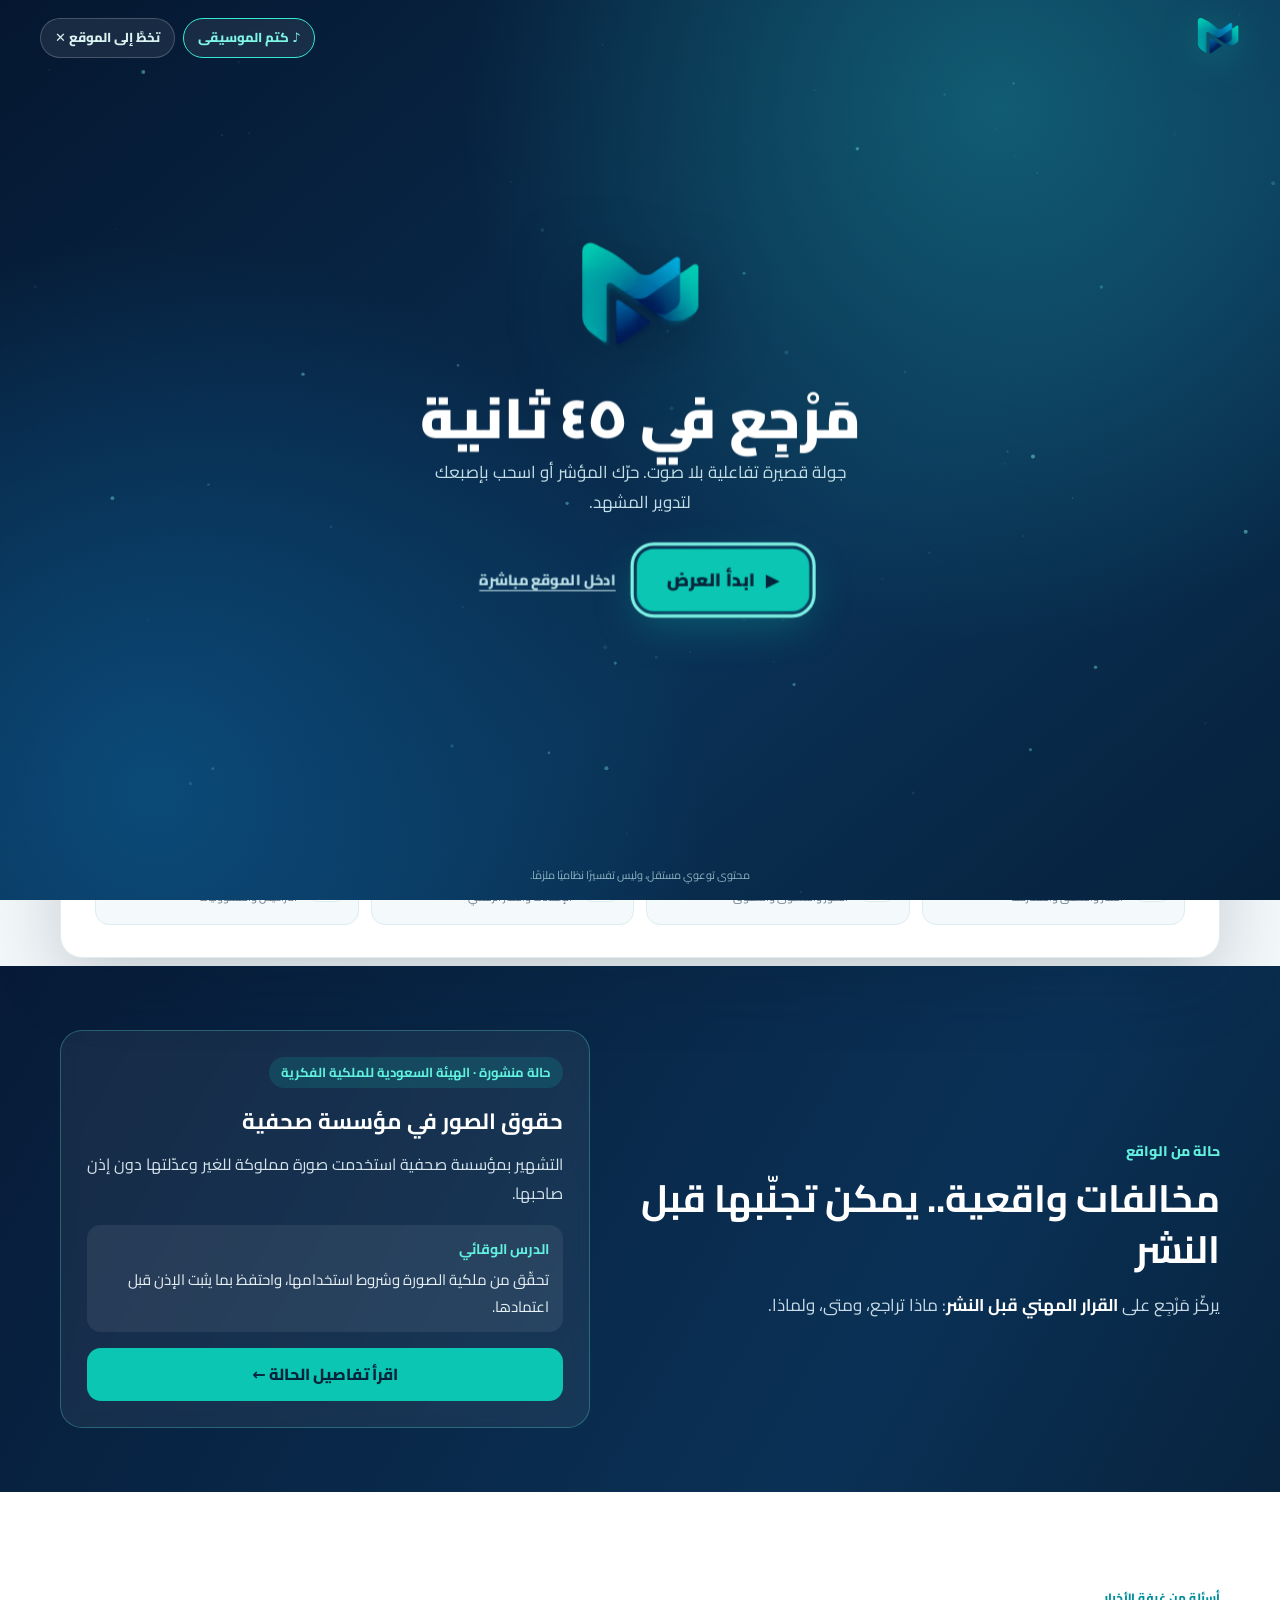
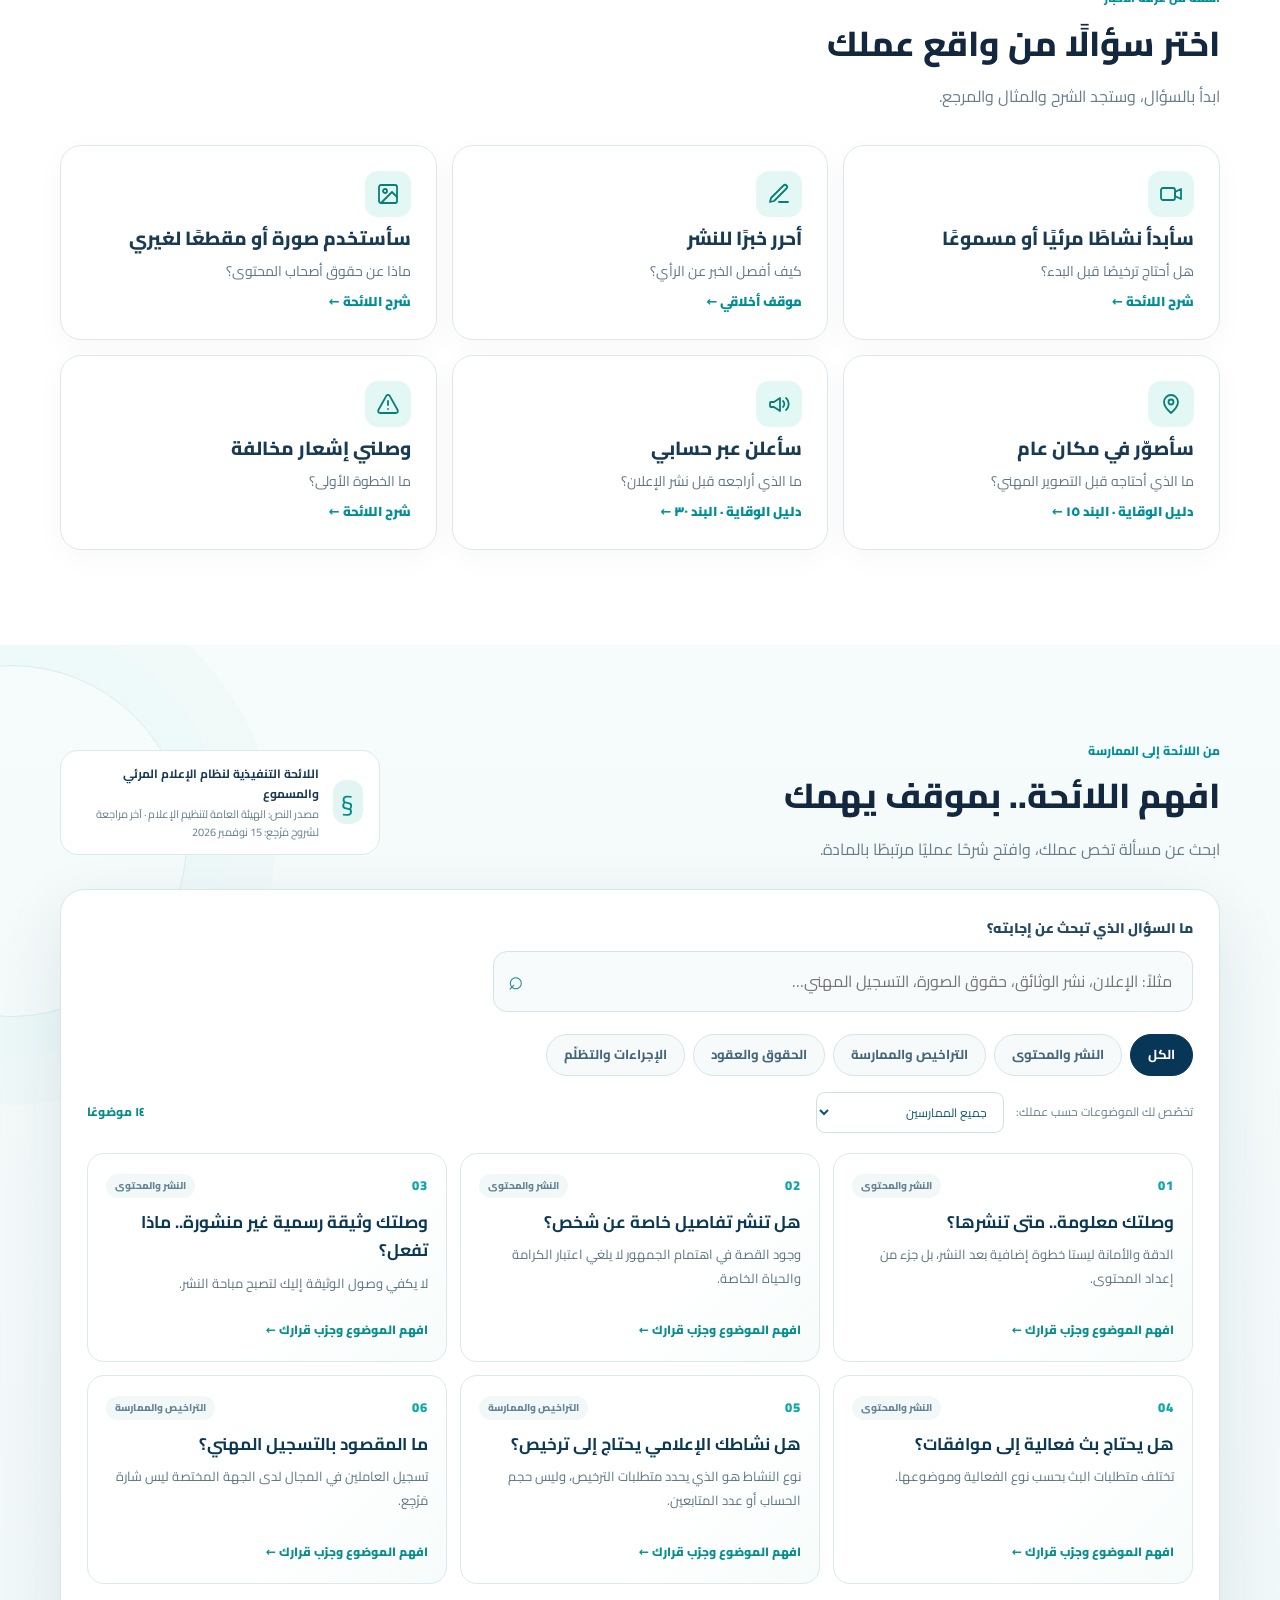
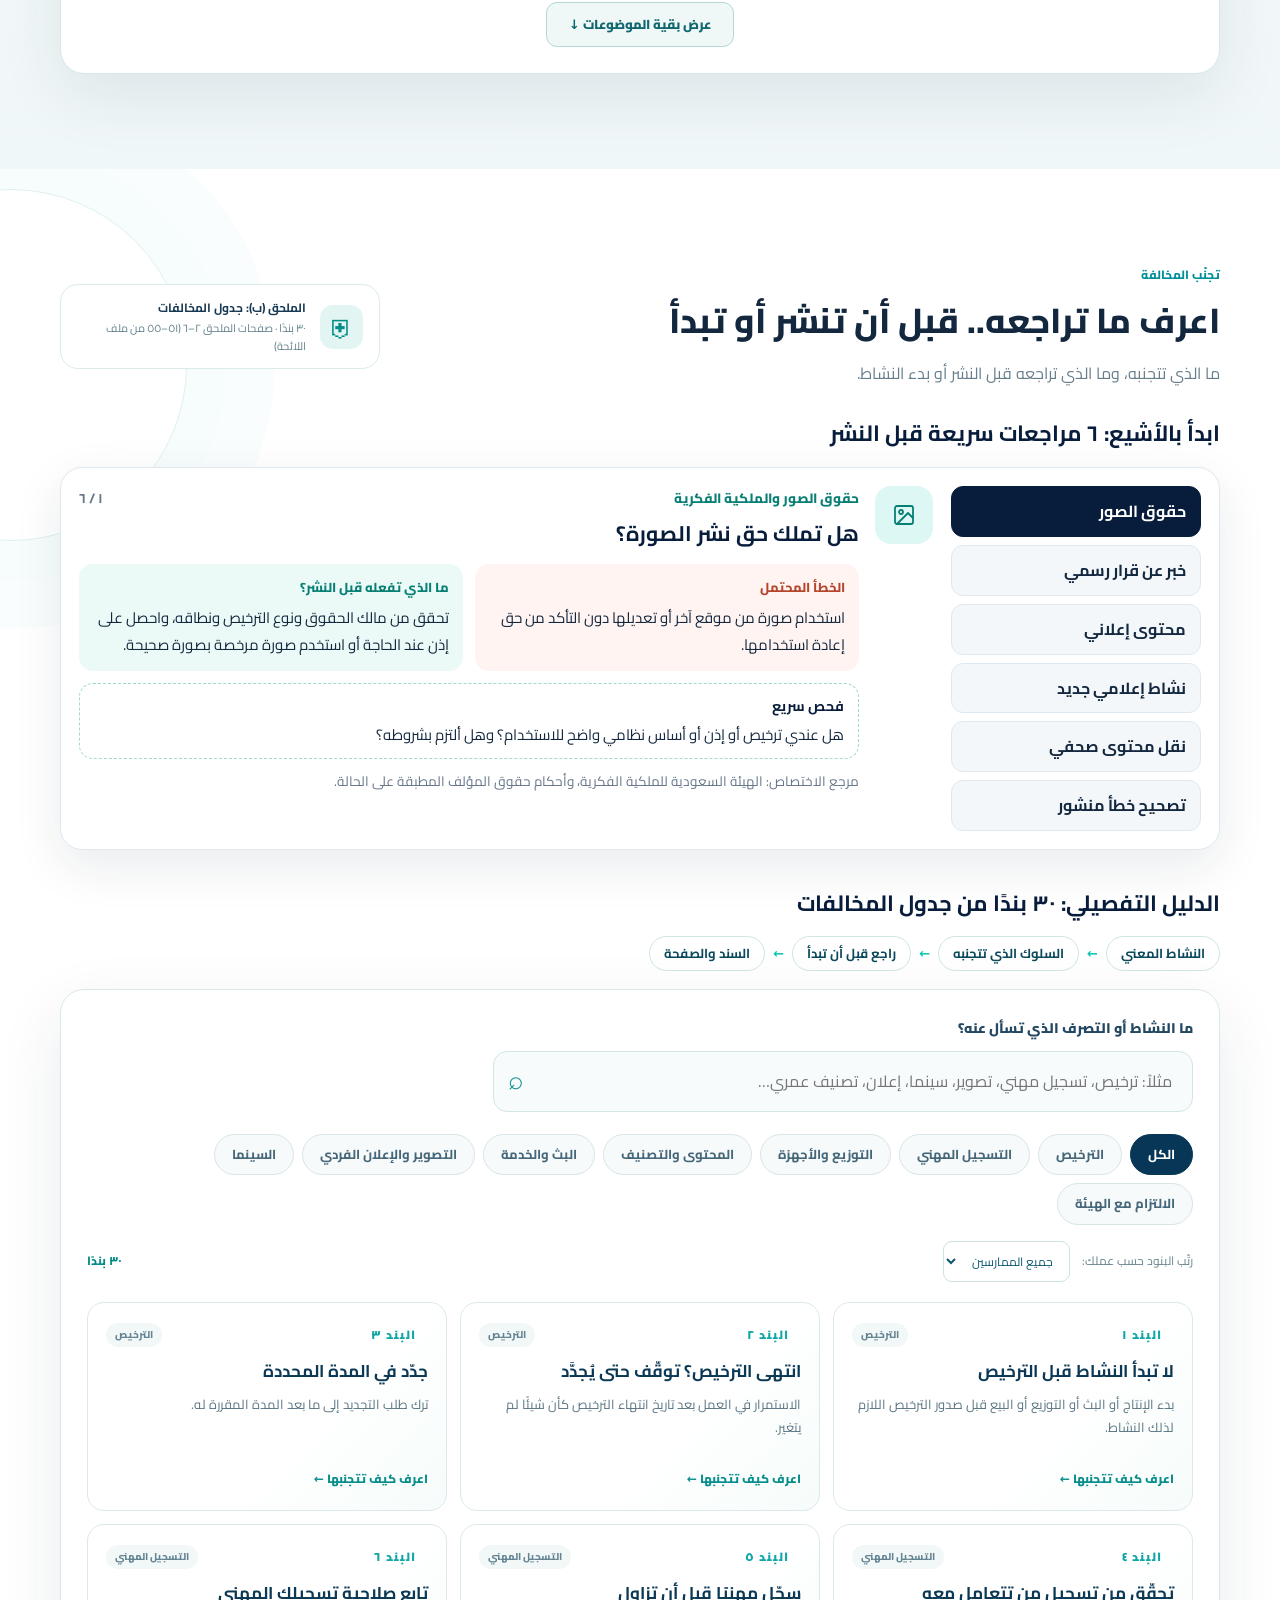
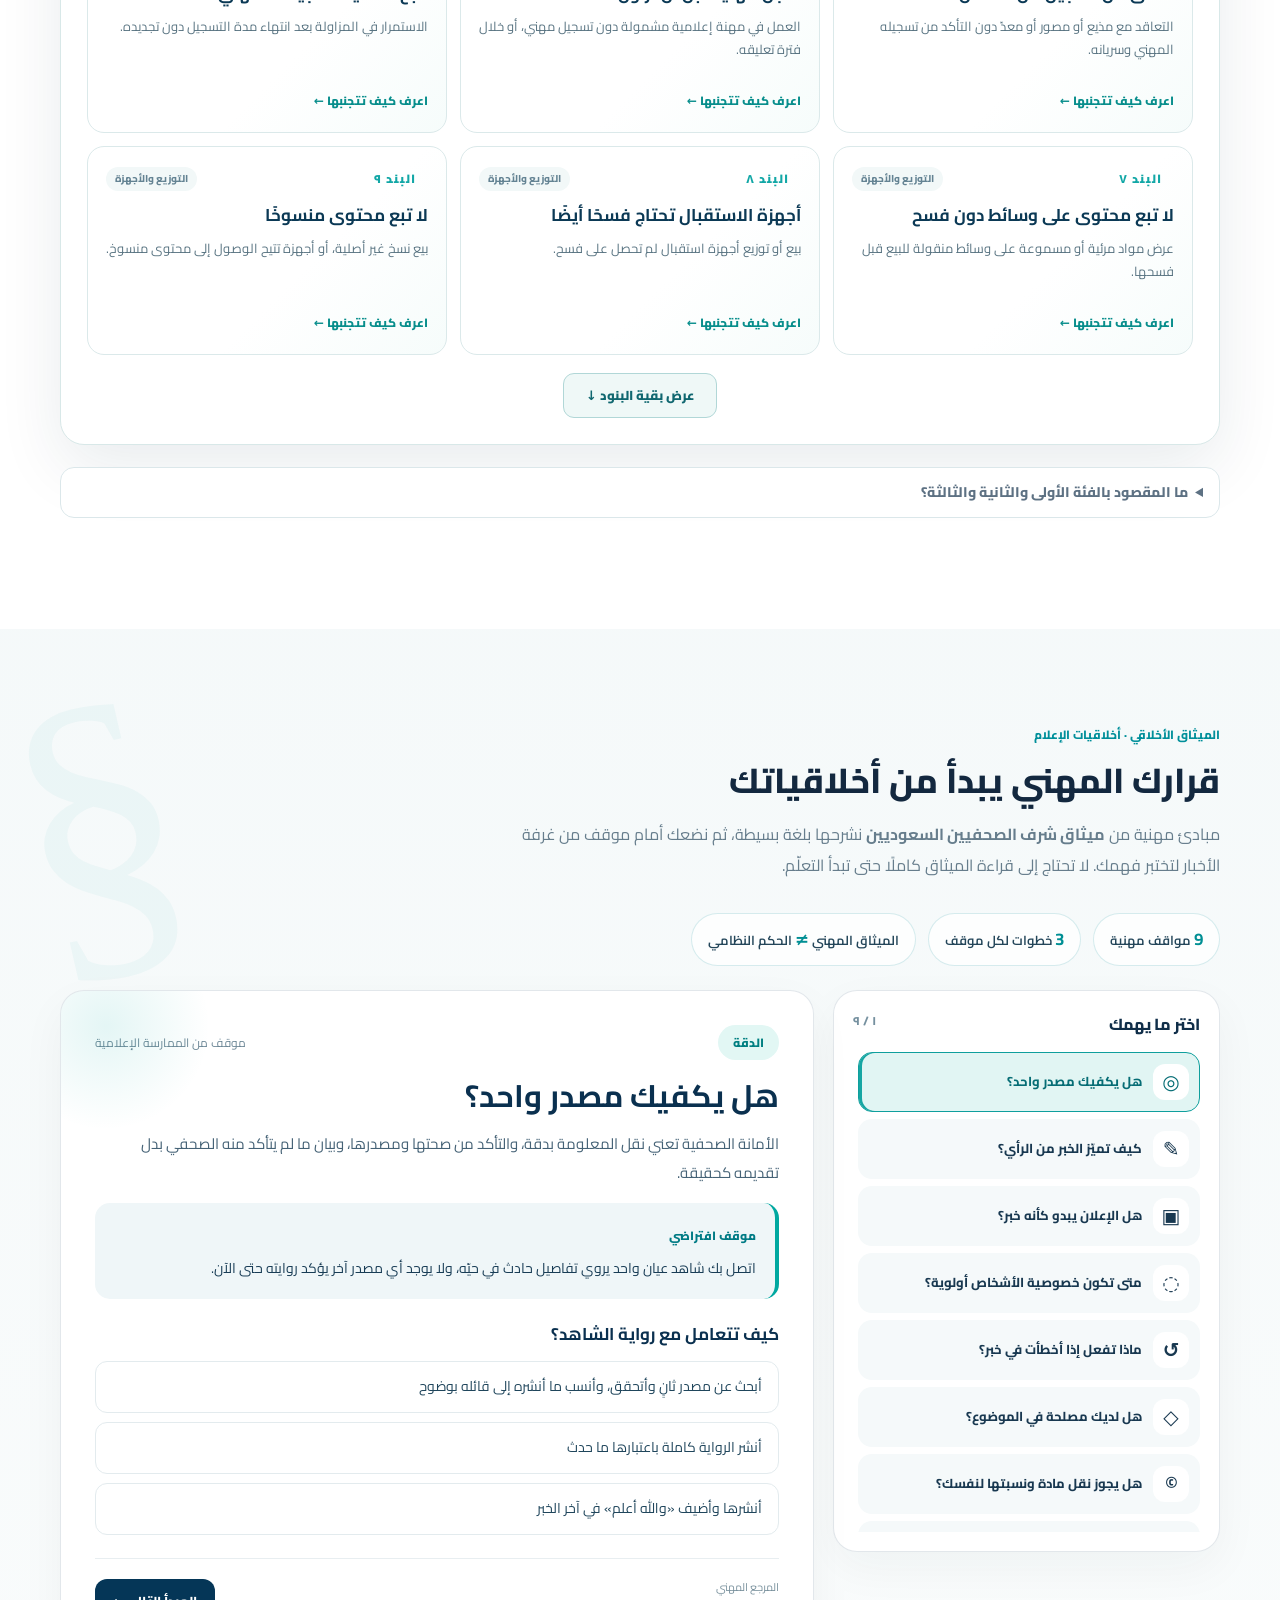
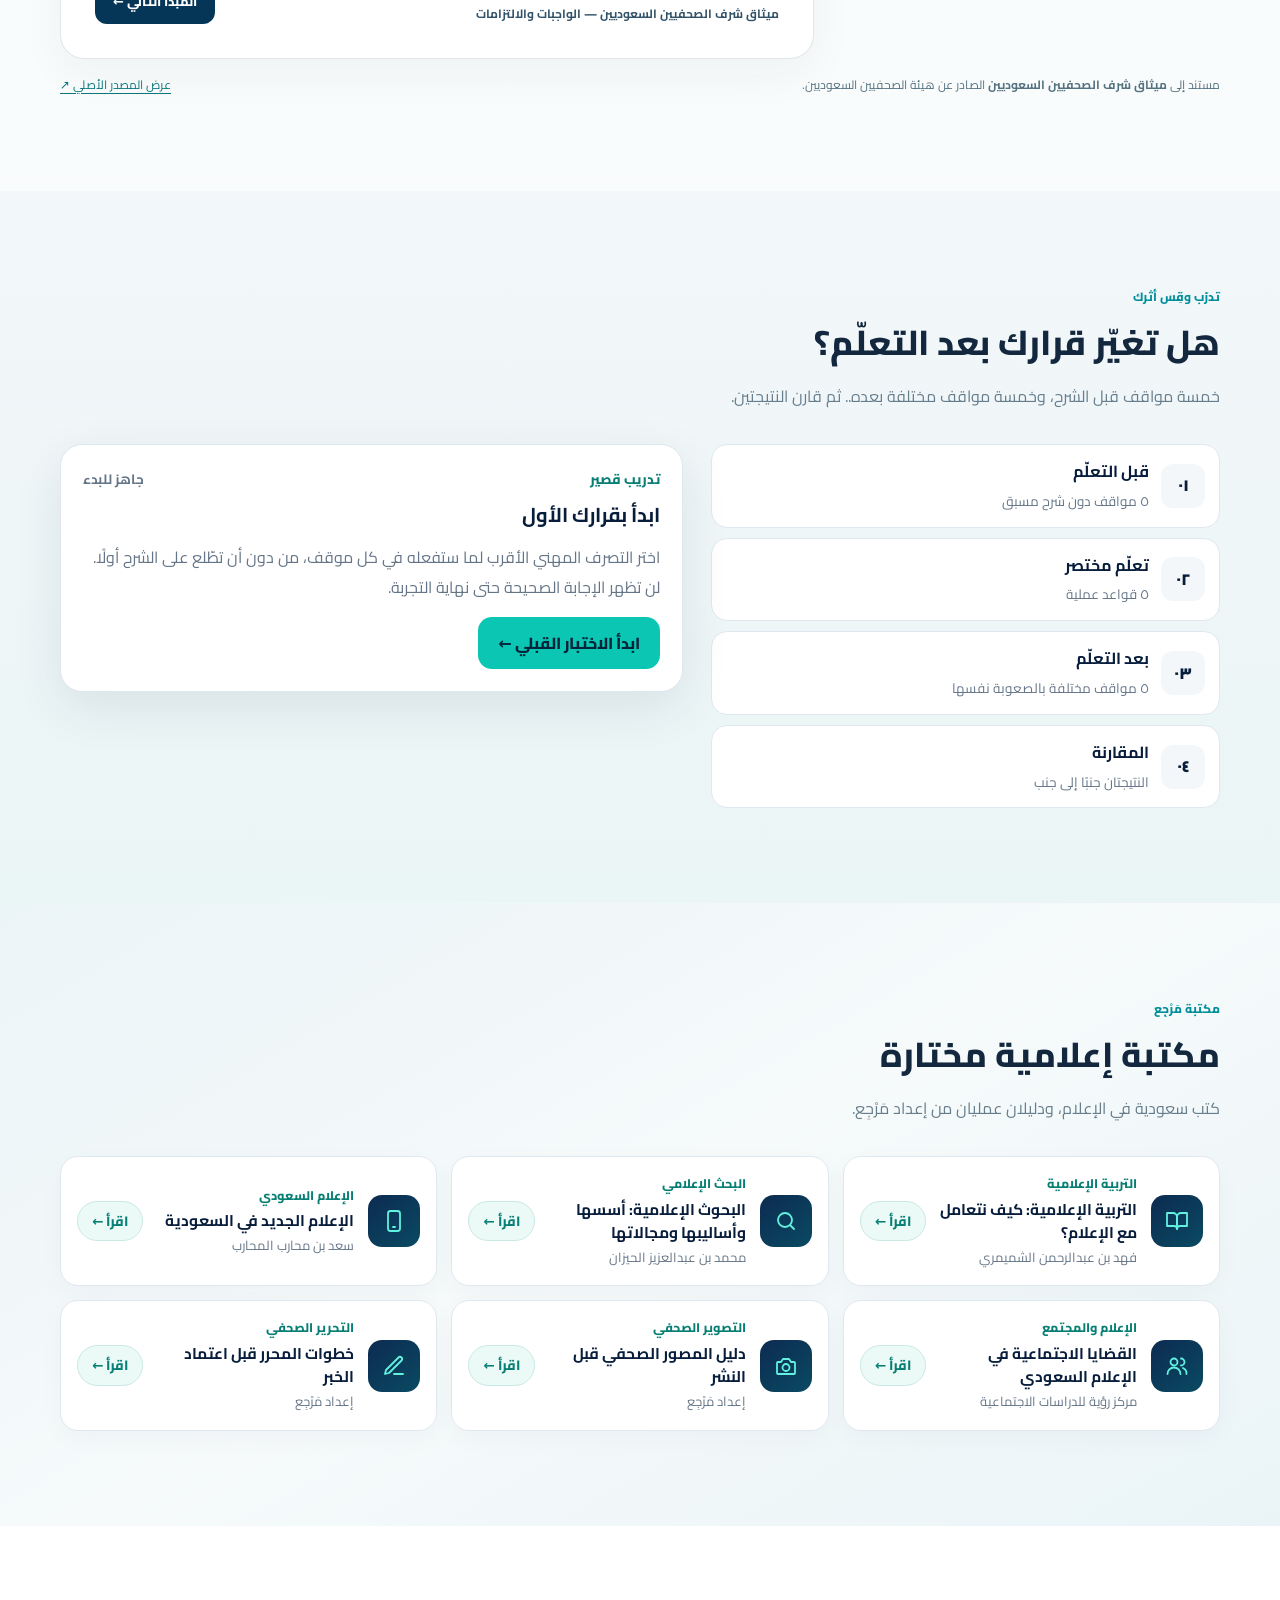
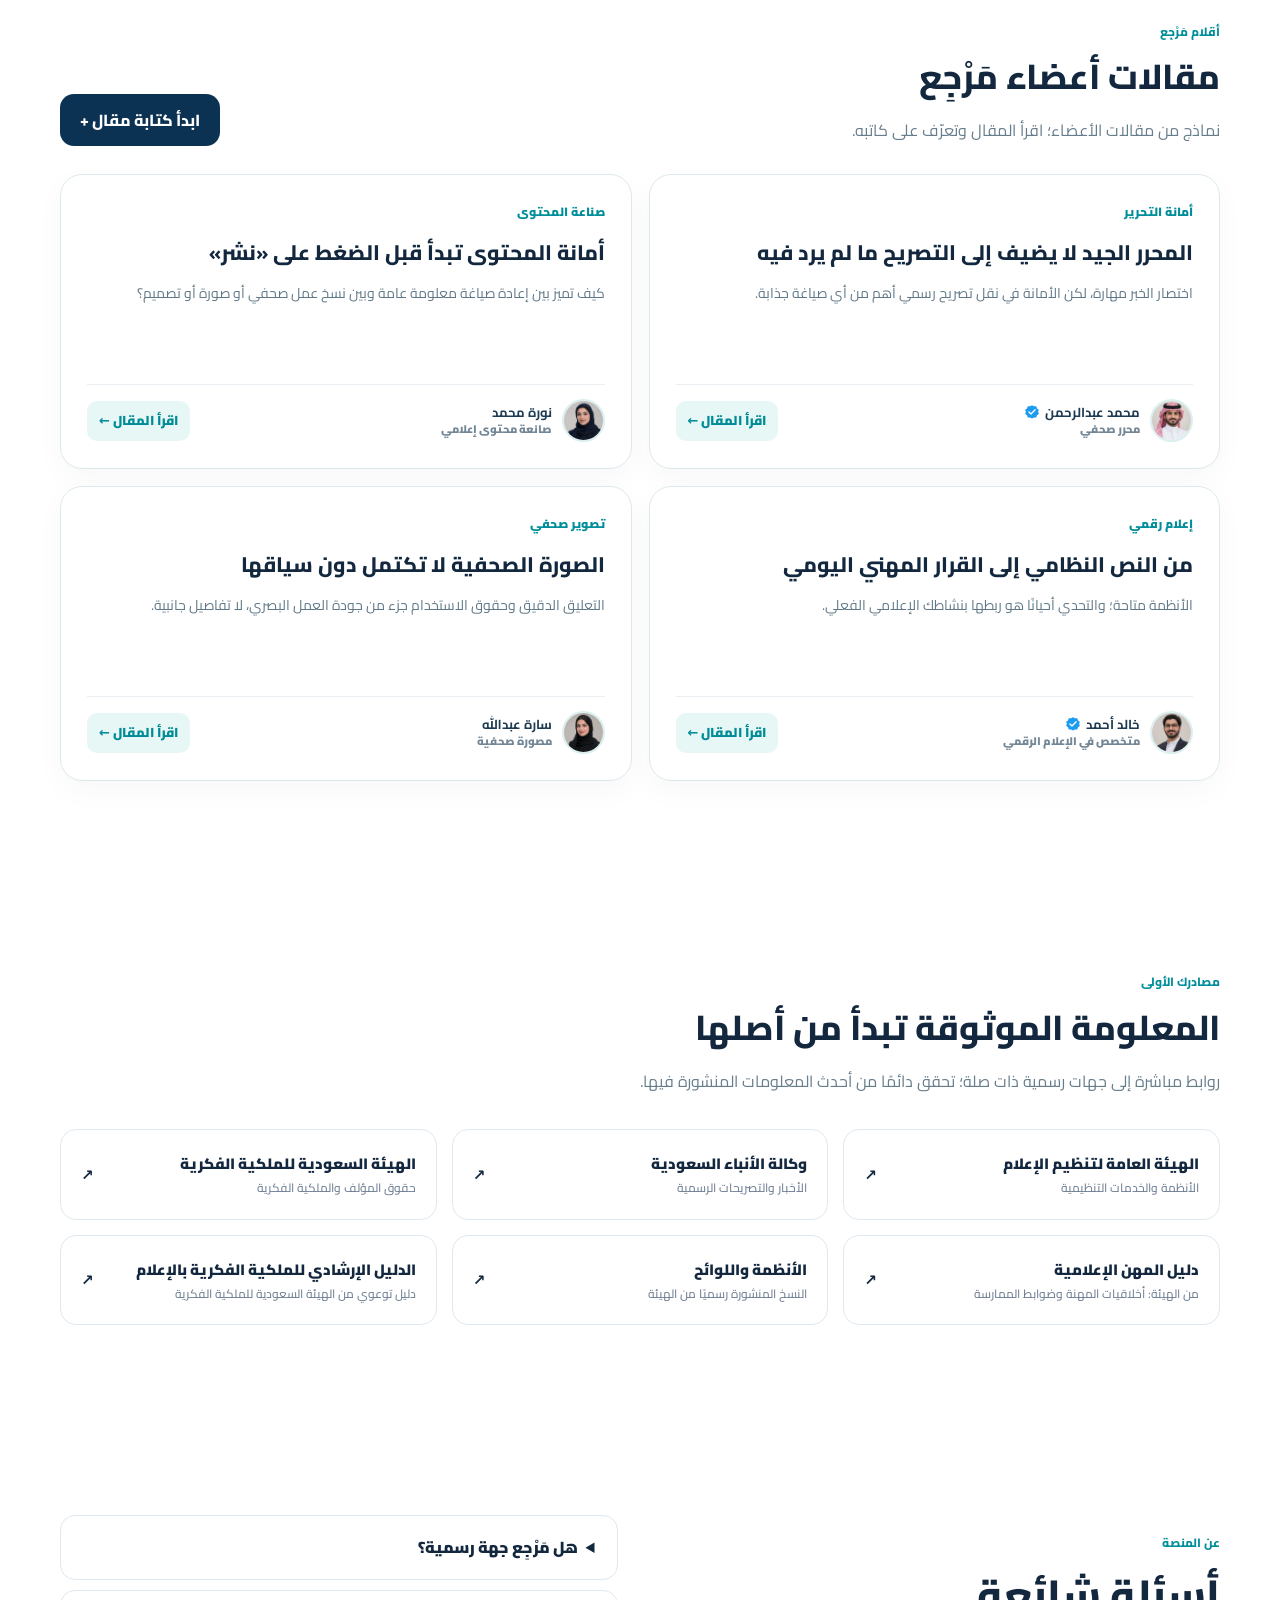
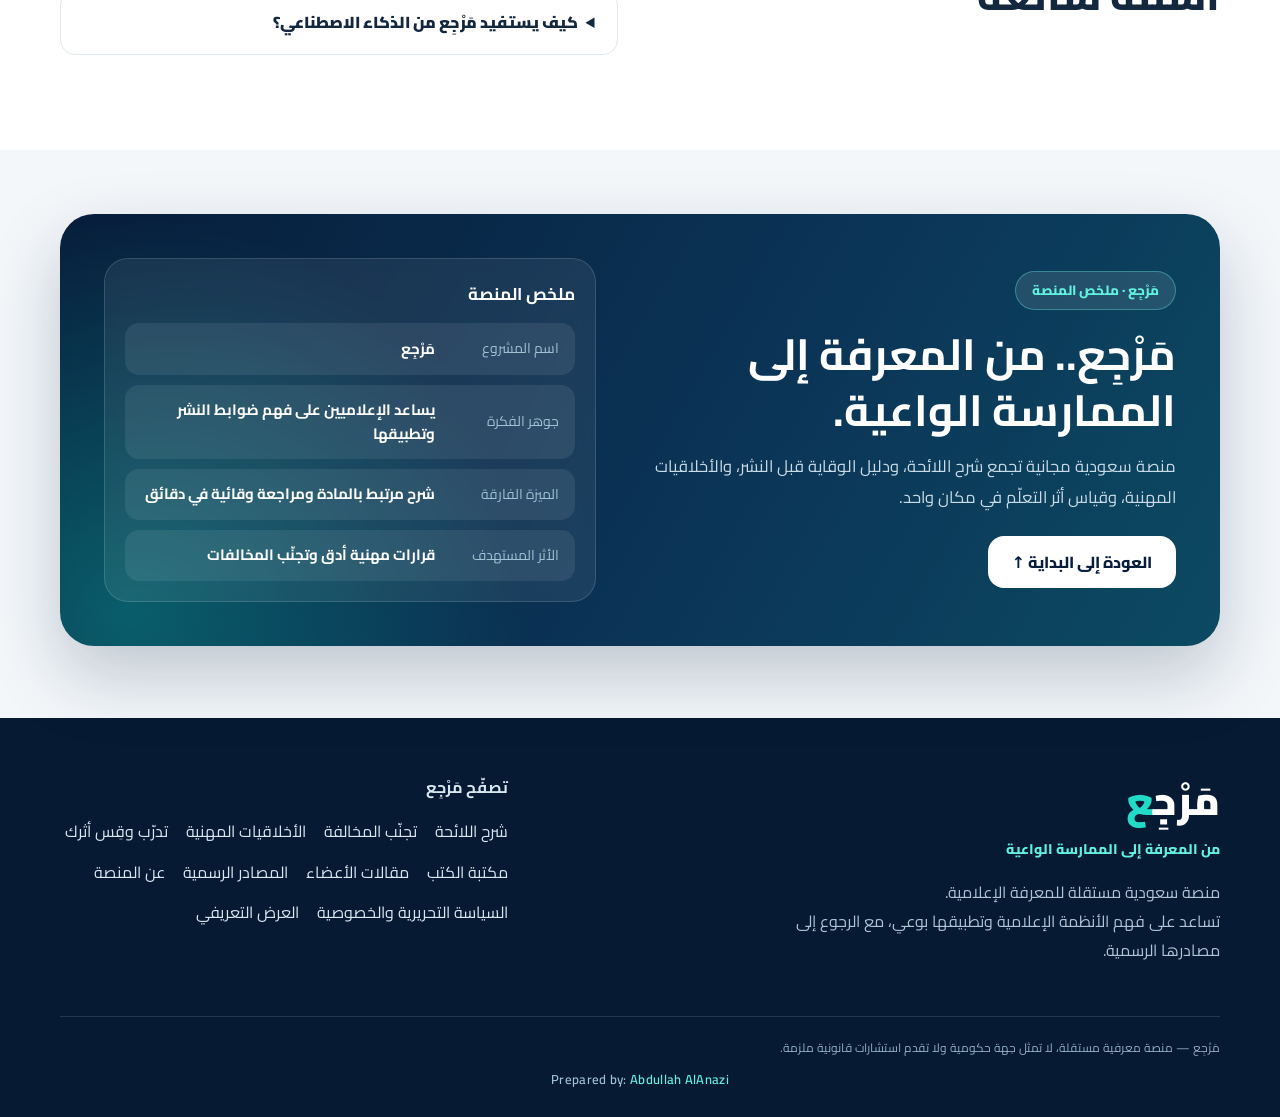
==== commit 14bb39f3: "Update index.html" ====
--- a/index.html
+++ b/index.html
@@ -66,19 +66,7 @@
           </div>
           <div aria-hidden="true" class="hero-art">
             <div class="ring"></div>
-            <div aria-label="رحلة التعلّم في مَرْجِع" class="glass media-glass">
-              <span class="mark">من المعرفة إلى الممارسة</span>
-              <div class="editor-sheet">
-                <span class="sheet-kicker">ملف معرفة</span>
-                <div class="sheet-line wide"></div>
-                <div class="sheet-line mid"></div>
-                <div class="sheet-line short"></div>
-                <div class="sheet-stamp">✓ شرح مفهوم</div>
-              </div>
-              <strong>افهم · طبّق · اختبر</strong>
-              <p>رحلة قصيرة تساعدك على اتخاذ قرار إعلامي أكثر وعيًا.</p>
-              <div class="mini-stat"><span>النص المعتمد لدى الجهة</span><span>شرح عملي في مَرْجِع</span></div>
-            </div>
+            <canvas class="mark-dots" id="markDots"></canvas>
           </div>
         </div>
       </section>
@@ -835,5 +823,6 @@
     <script src="js/intro.js"></script>
     <script src="js/v3.js"></script>
     <script src="js/ambient.js"></script>
+    <script src="js/markdots.js"></script>
   </body>
 </html>
--- a/css/v3.css
+++ b/css/v3.css
@@ -768,3 +768,26 @@
   color: var(--muted);
   font-size: 12.5px;
 }
+
+/* الواجهة الأولى: شعار من نقاط */
+.hero-art .mark-dots {
+  position: relative;
+  z-index: 1;
+  display: block;
+  width: 460px;
+  height: 460px;
+  max-width: 100%;
+  touch-action: pan-y;
+}
+@media (max-width: 900px) {
+  .hero-art .mark-dots {
+    width: 340px;
+    height: 340px;
+  }
+}
+@media (max-width: 640px) {
+  .hero-art .mark-dots {
+    width: 300px;
+    height: 300px;
+  }
+}
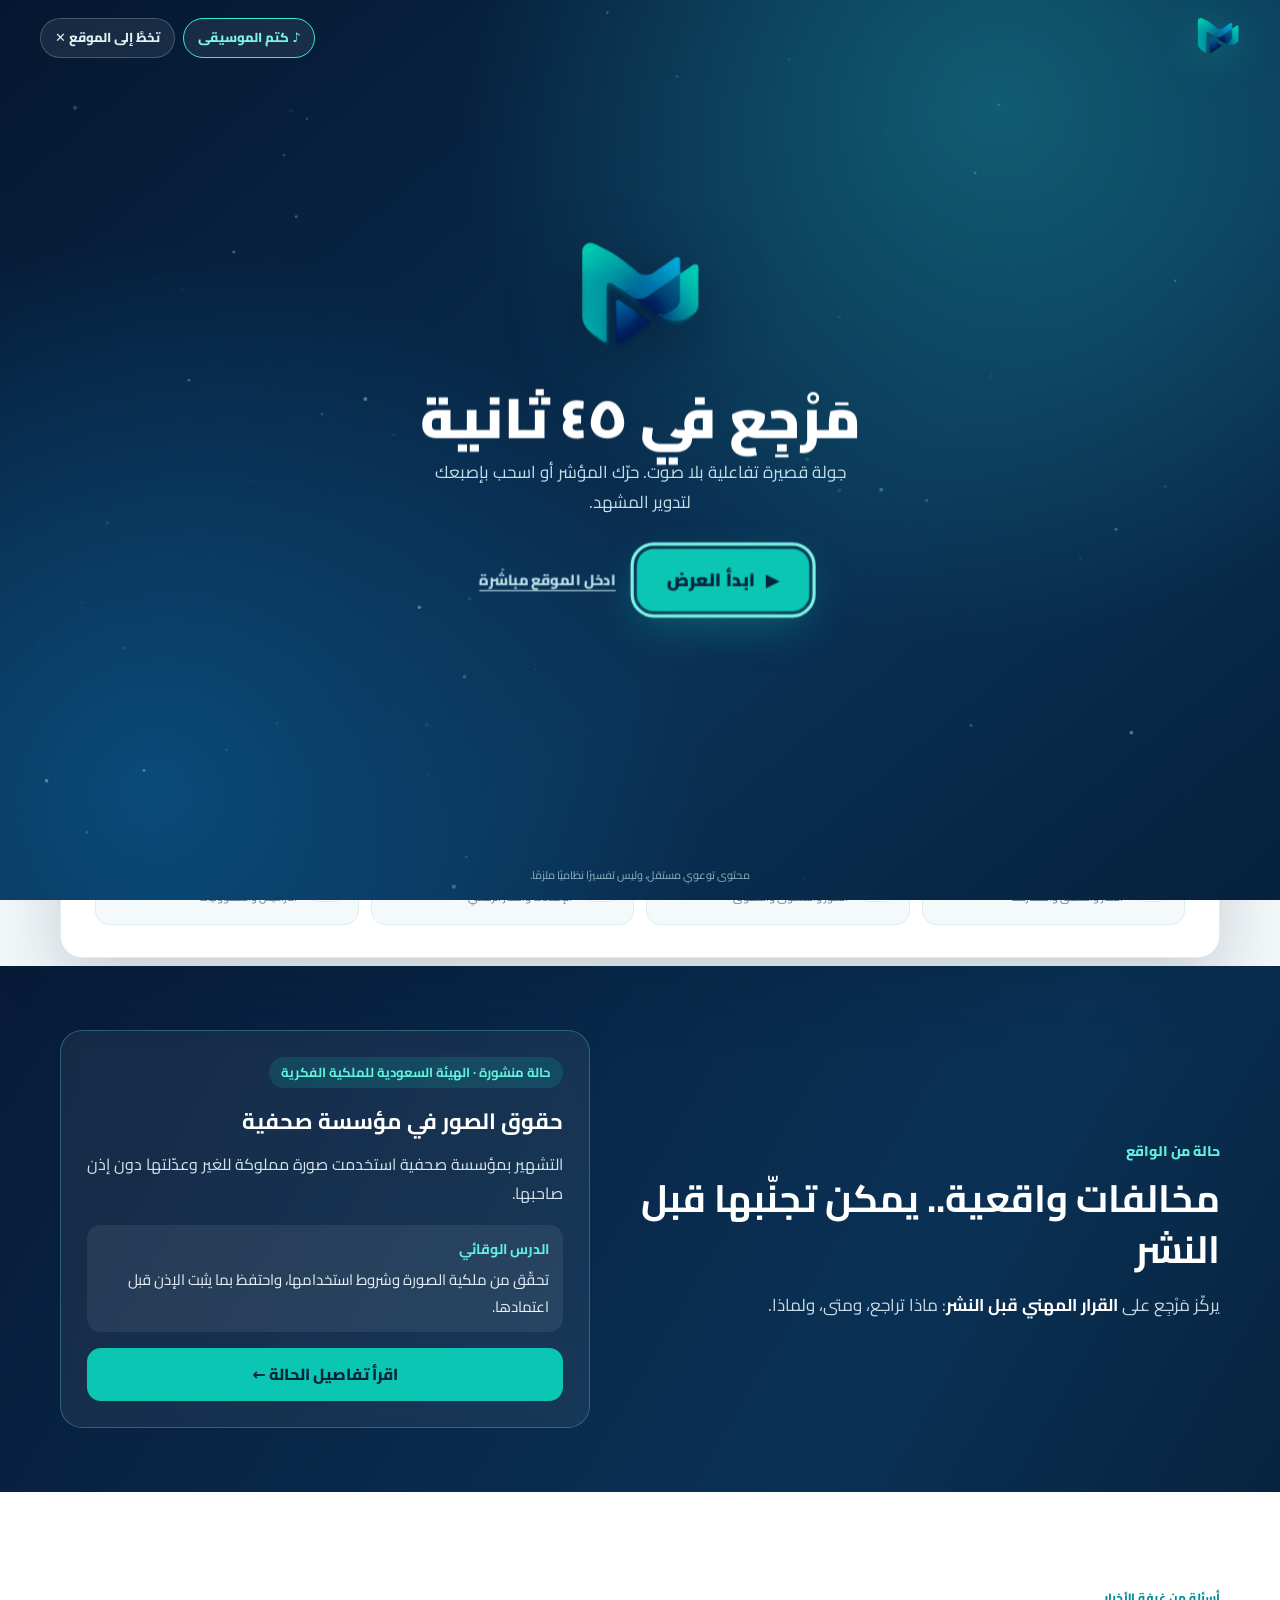
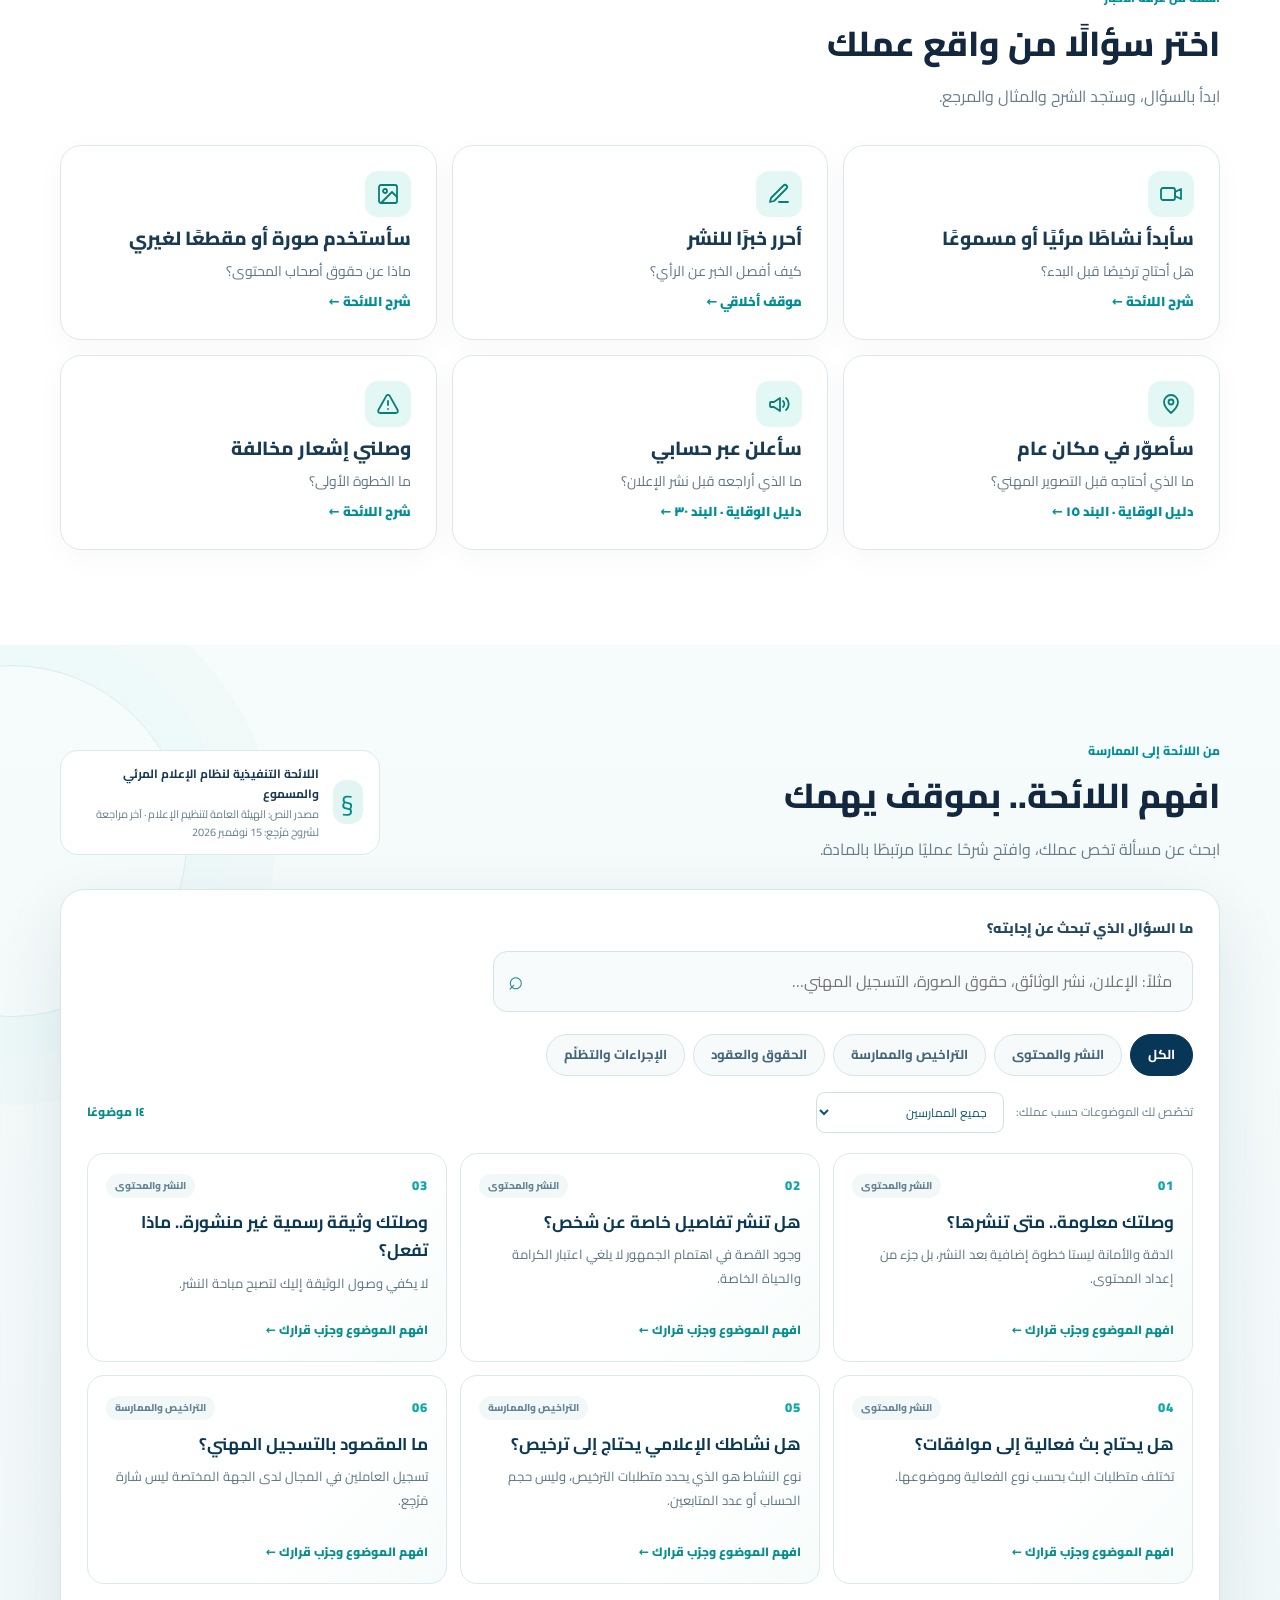
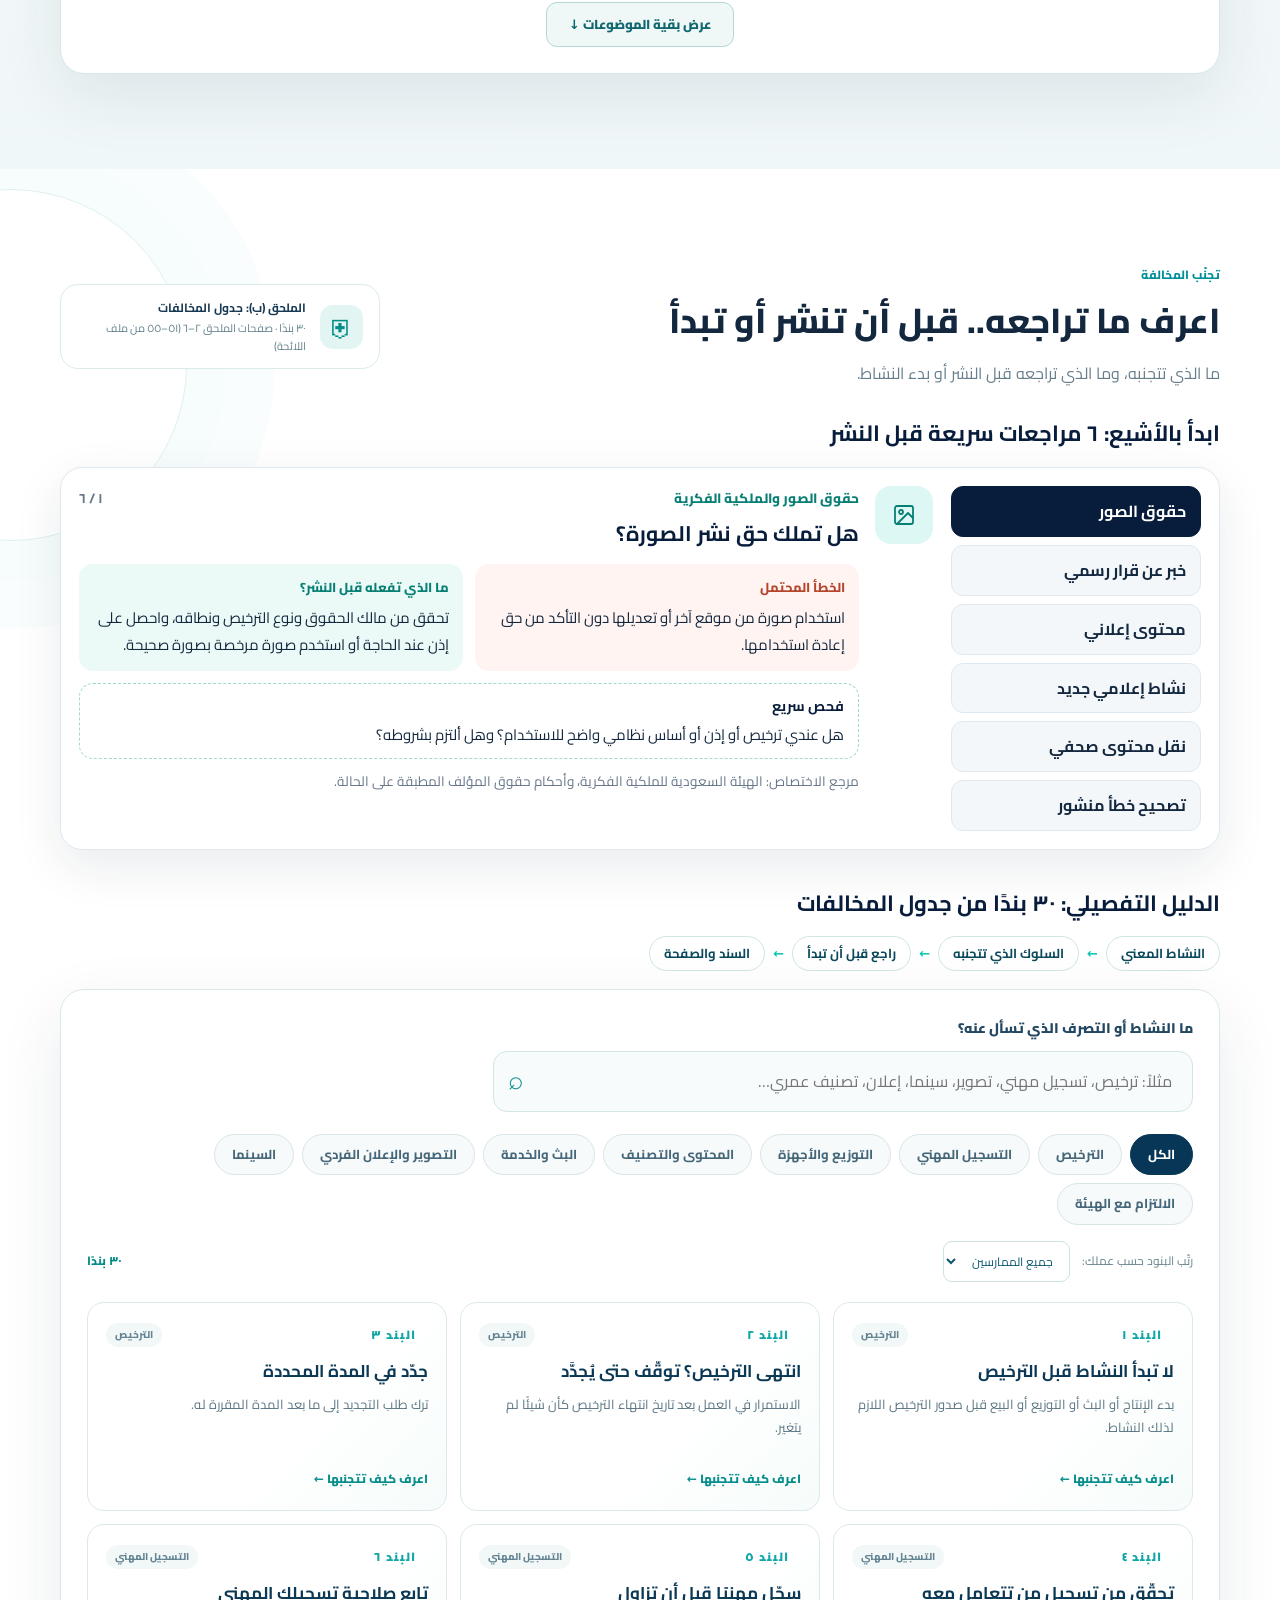
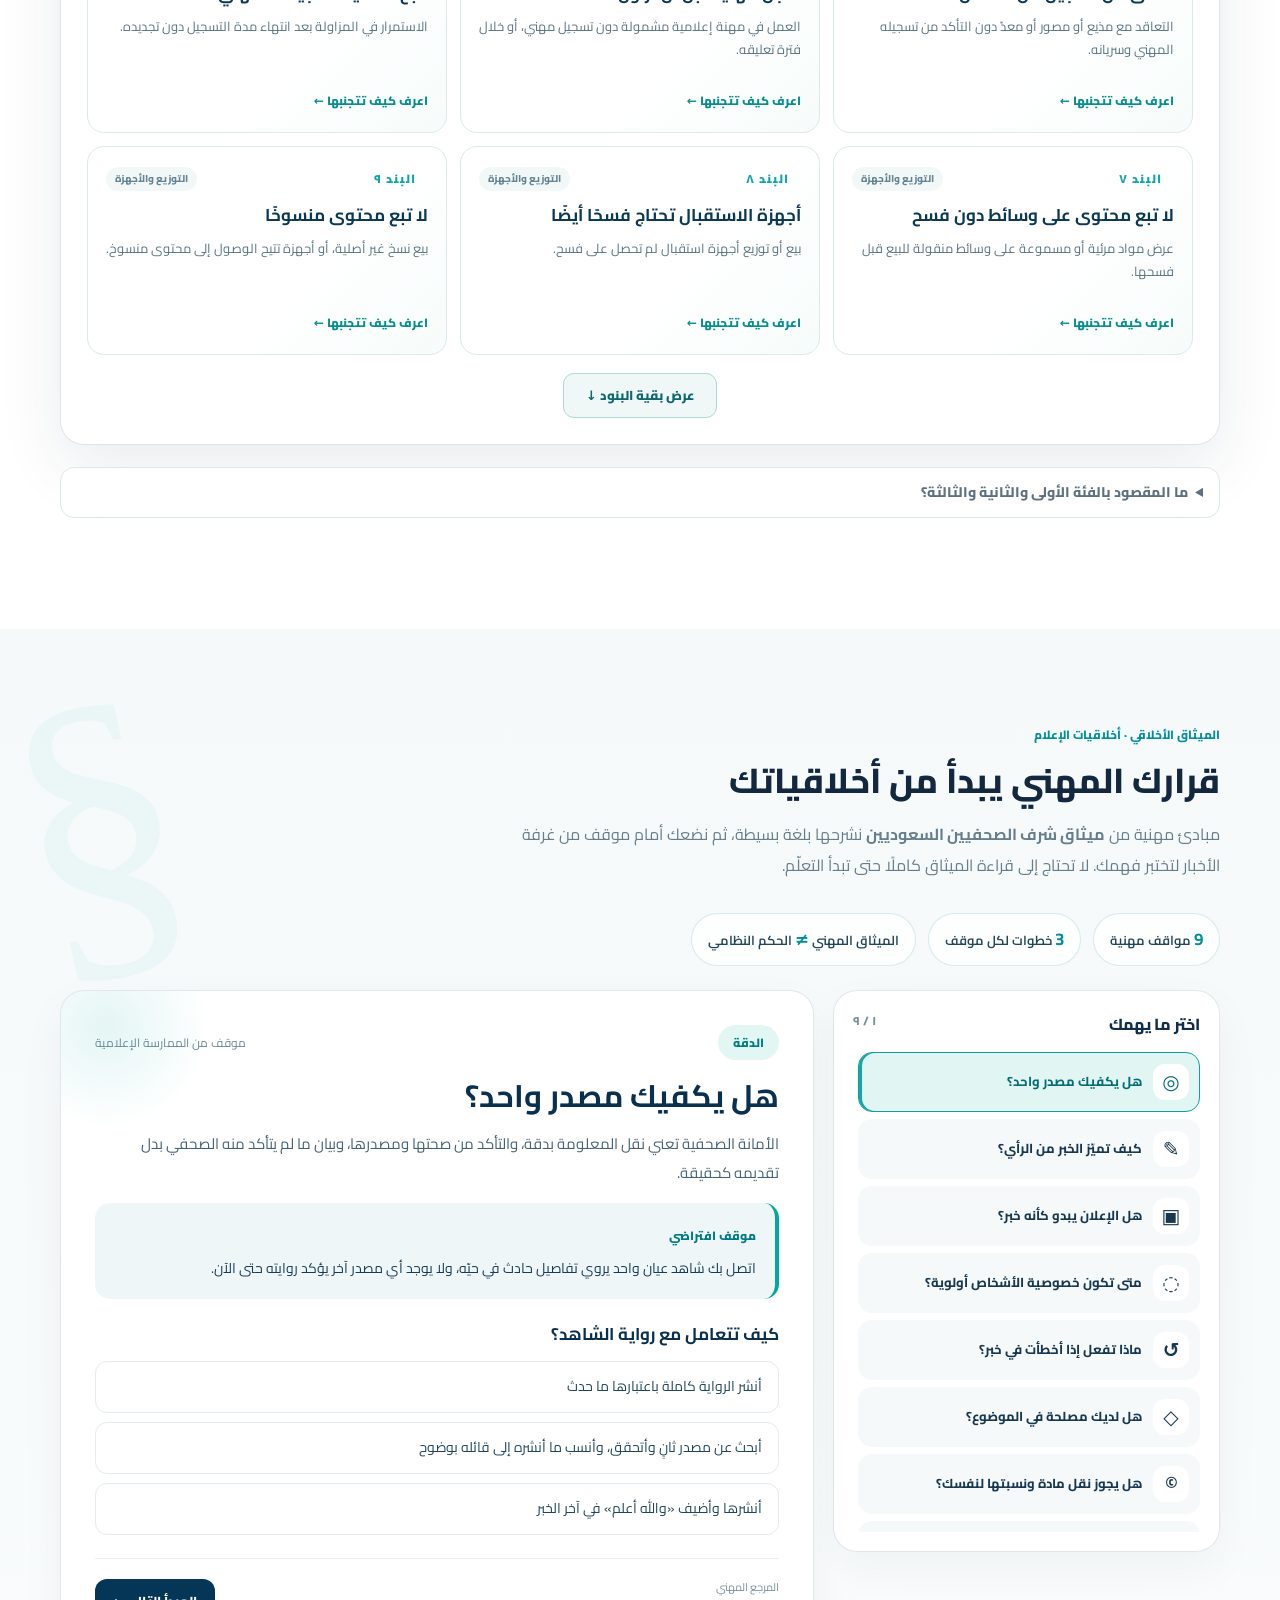
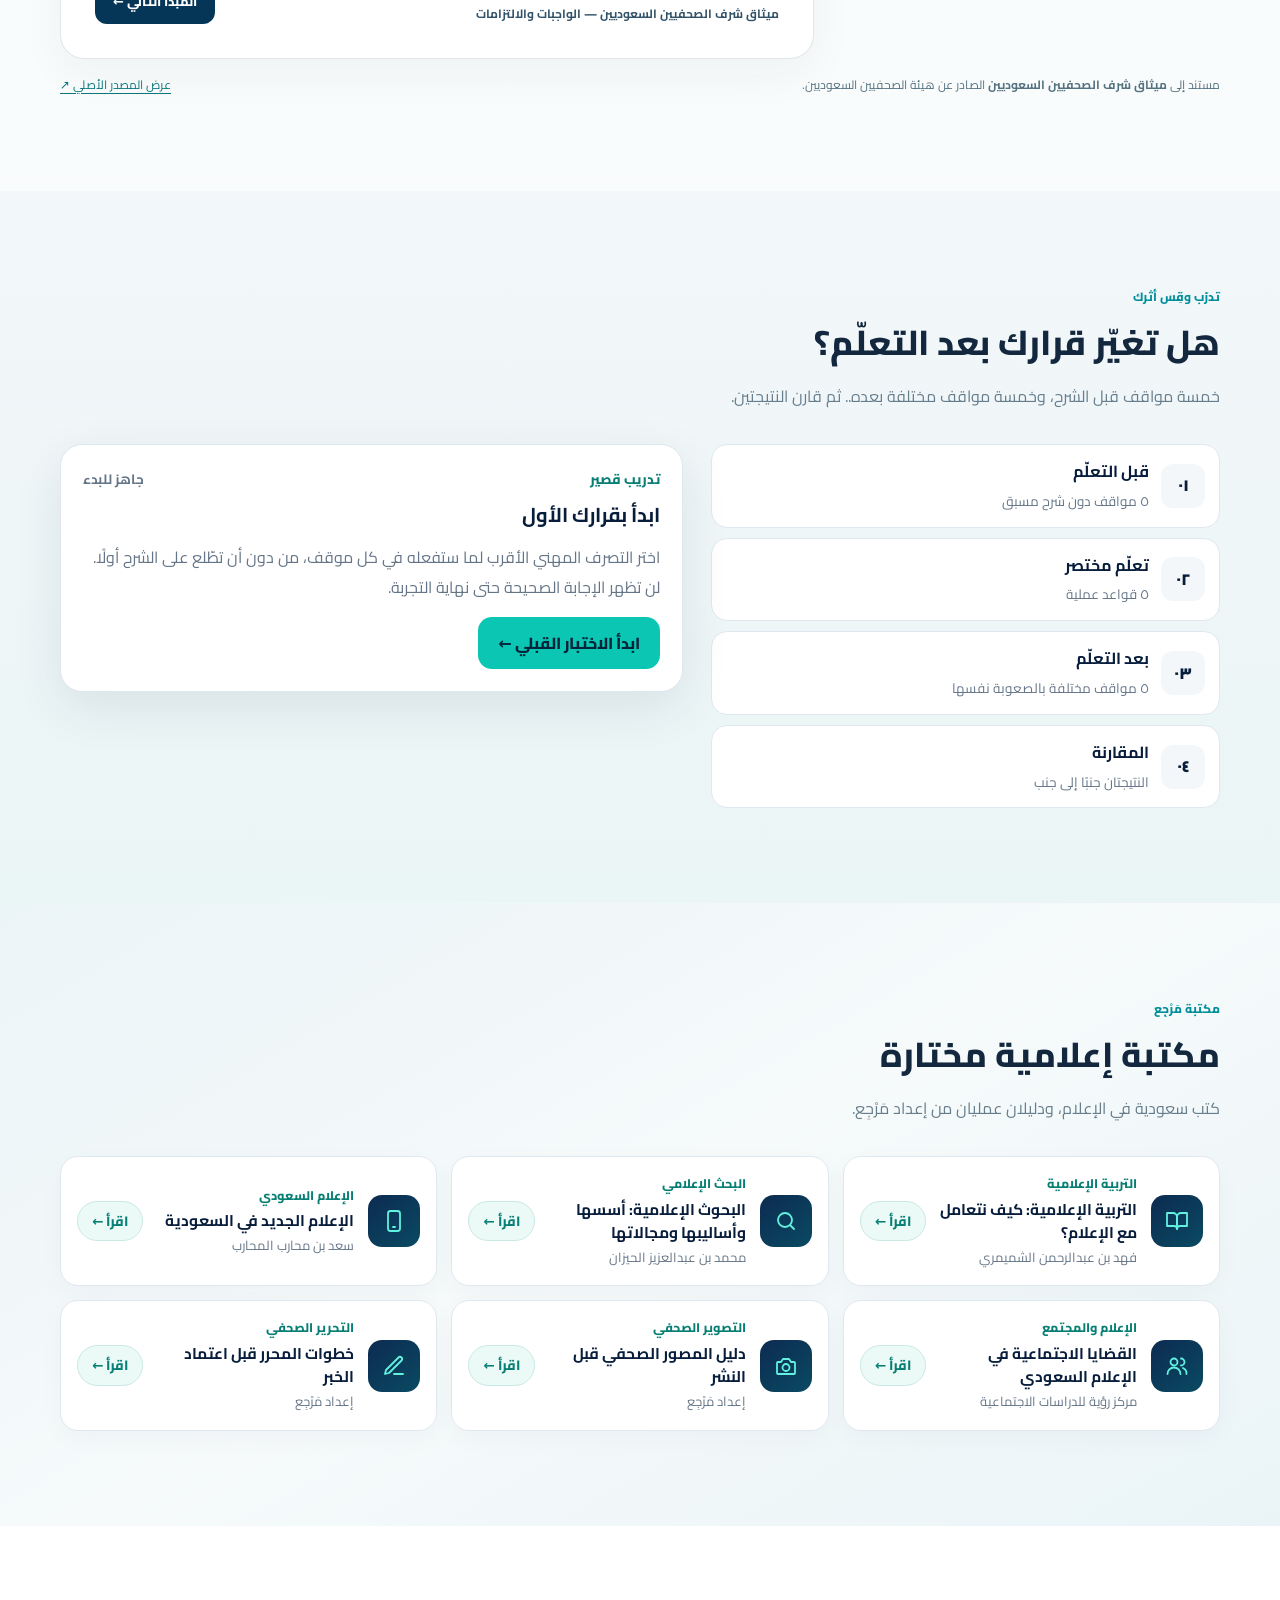
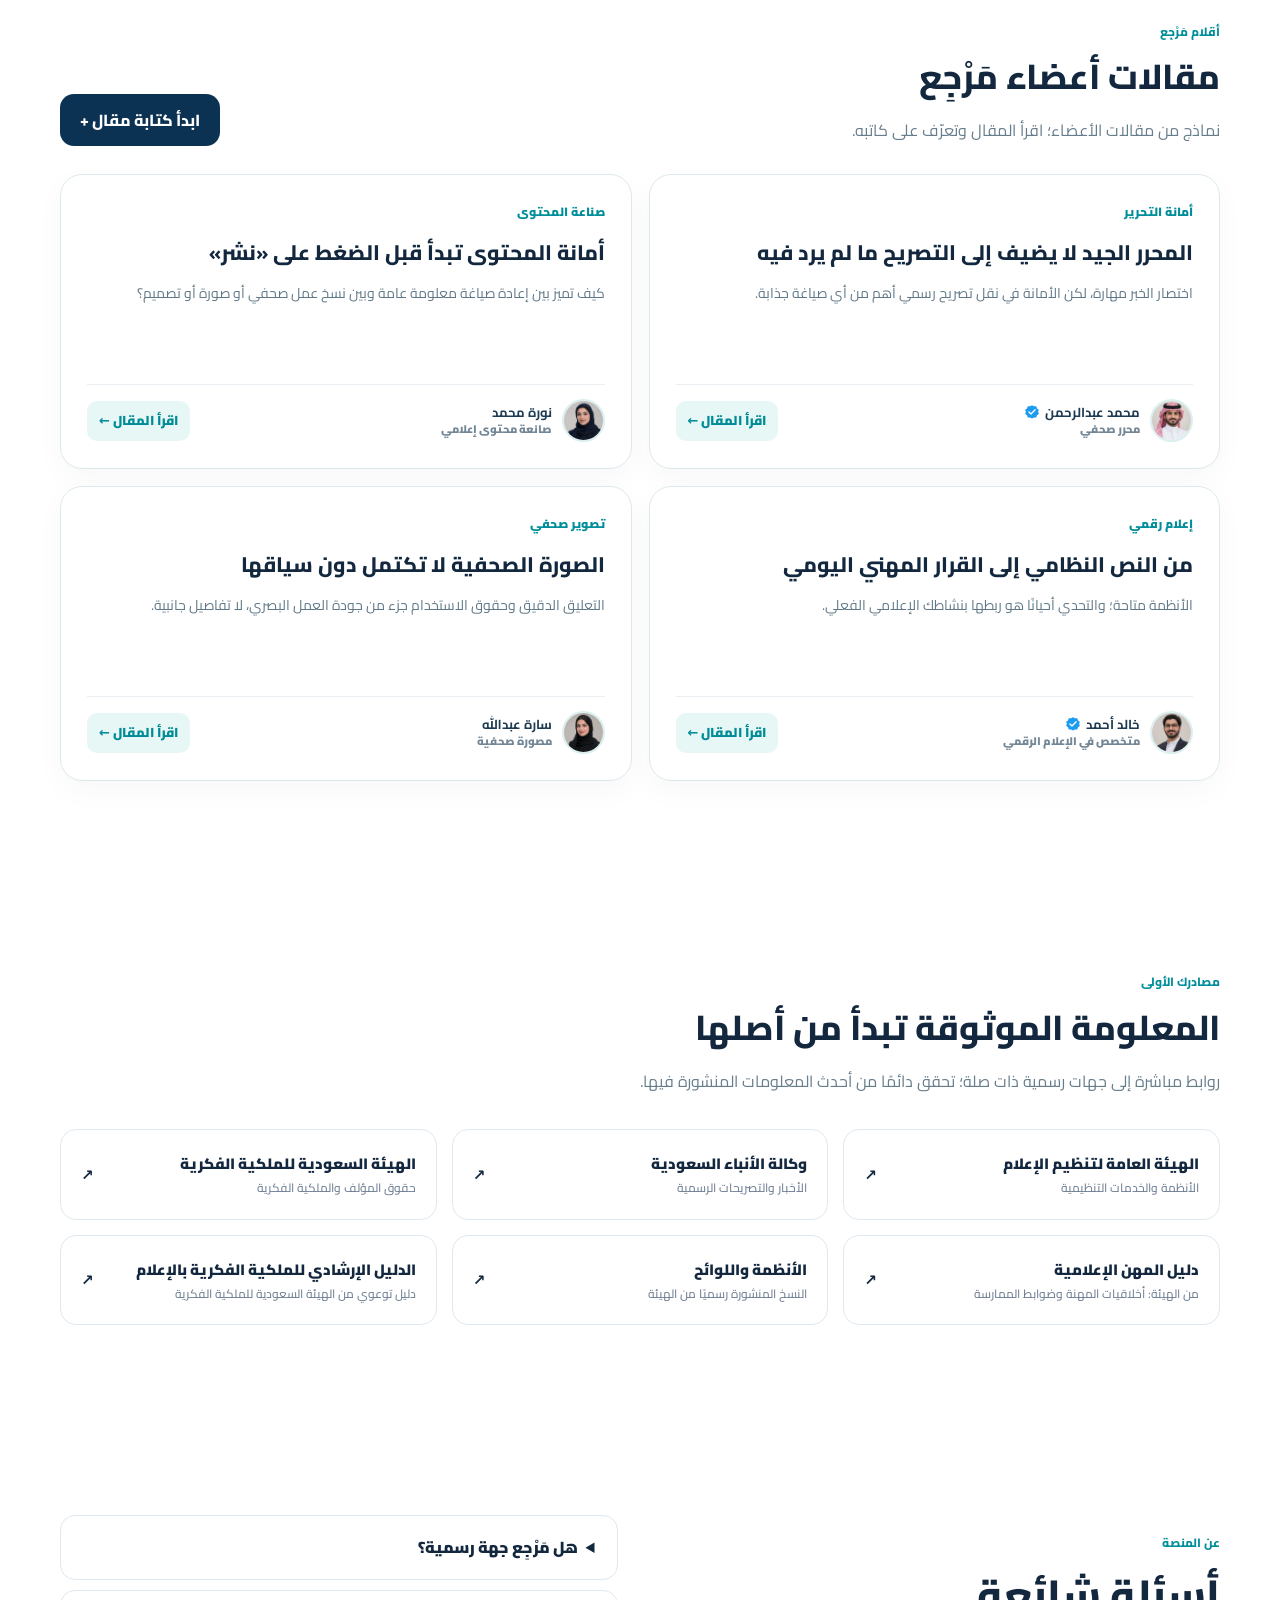
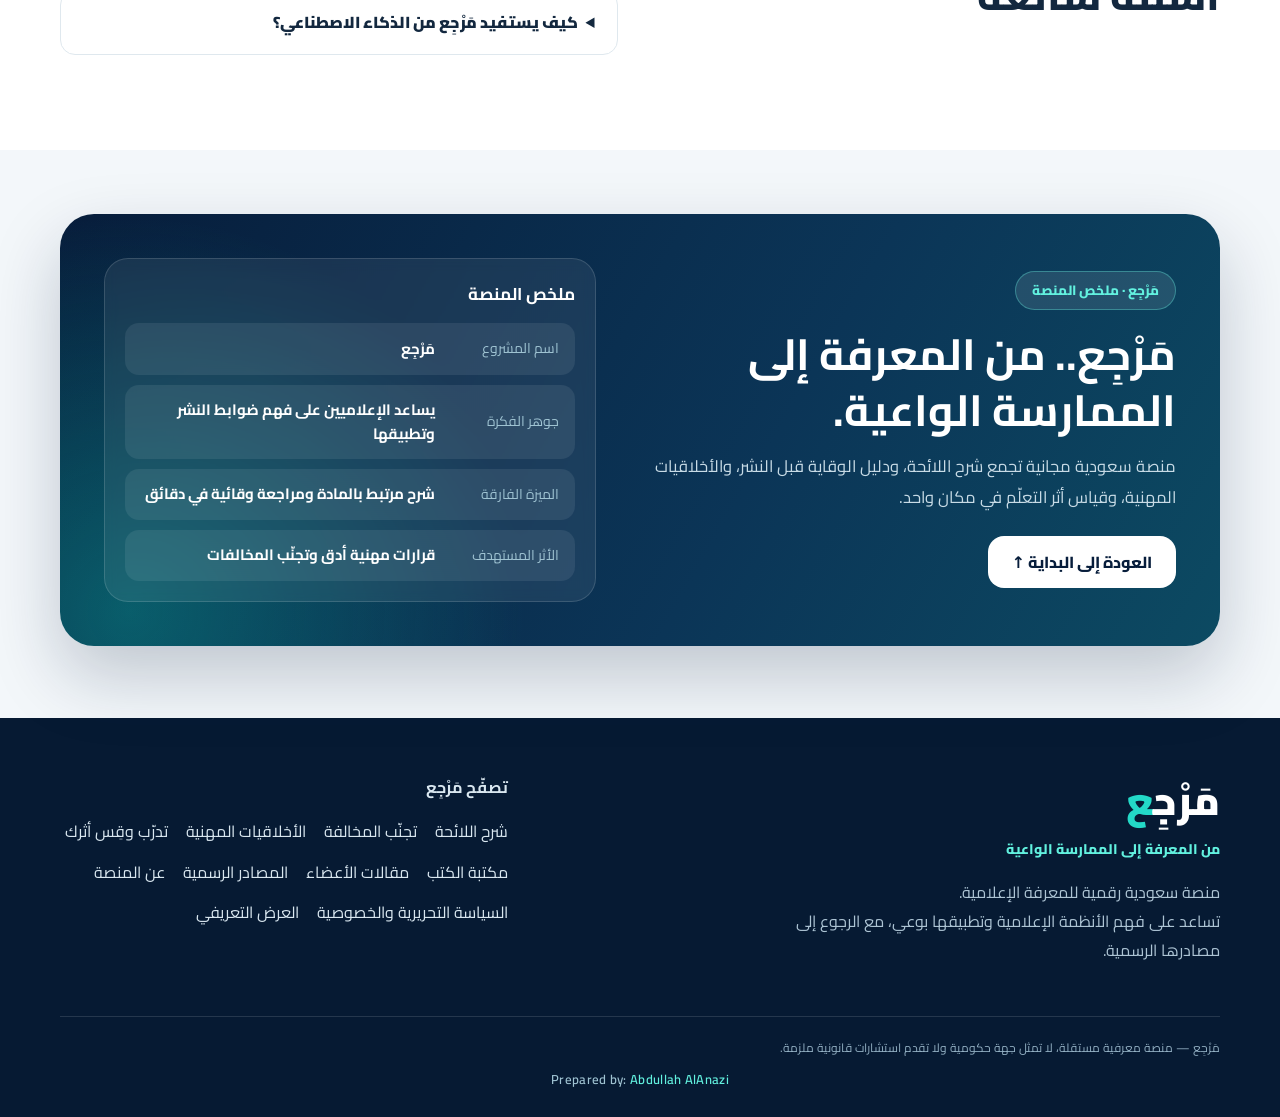
==== commit e317f8d4: "Update index.html" ====
--- a/index.html
+++ b/index.html
@@ -5,9 +5,9 @@
     <meta content="width=device-width,initial-scale=1" name="viewport" />
     <meta content="#071d3b" name="theme-color" />
     <title>مَرْجِع | من المعرفة إلى الممارسة الواعية</title>
-    <meta name="description" content="مَرْجِع منصة سعودية مستقلة للمعرفة الإعلامية: شرح مبسّط للائحة، دليل لتجنّب المخالفات، أخلاقيات مهنية، مواقف تدريبية، مكتبة كتب سعودية مجانية، ومقالات مهنية؛ مع الرجوع إلى المصادر الرسمية." />
+    <meta name="description" content="مَرْجِع منصة سعودية رقمية للمعرفة الإعلامية: شرح مبسّط للائحة، دليل لتجنّب المخالفات، أخلاقيات مهنية، مواقف تدريبية، مكتبة كتب سعودية مجانية، ومقالات مهنية؛ مع الرجوع إلى المصادر الرسمية." />
     <meta property="og:title" content="مَرْجِع | من المعرفة إلى الممارسة الواعية" />
-    <meta property="og:description" content="منصة سعودية مستقلة لفهم الأنظمة الإعلامية وتطبيقها بوعي." />
+    <meta property="og:description" content="منصة سعودية رقمية لفهم الأنظمة الإعلامية وتطبيقها بوعي." />
     <meta property="og:type" content="website" />
     <meta property="og:locale" content="ar_SA" />
     <link rel="icon" type="image/png" href="assets/mark.png" />
@@ -21,7 +21,7 @@
   <body>
     <a class="skip-link" href="#home">تخطَّ إلى المحتوى</a>
     <div class="progress" id="progress"></div>
-    <div class="topbar">منصة سعودية معرفية مستقلة · مجانية للجميع · للتوعية بالممارسة الإعلامية</div>
+    <div class="topbar">منصة سعودية معرفية رقمية · مجانية للجميع · للتوعية بالممارسة الإعلامية</div>
     <header class="header">
       <nav class="nav wrap">
         <a aria-label="الصفحة الرئيسية مَرْجِع" class="brand" href="#home"><img alt="شعار مَرْجِع — المنصة المعرفية للإعلام" src="assets/logo.webp" width="720" height="233" /></a><button aria-expanded="false" aria-label="فتح القائمة" class="menu" id="menu">☰</button>
@@ -55,7 +55,7 @@
         <div class="orb b"></div>
         <div class="wrap hero-grid marji-hero-grid">
           <div>
-            <span class="eyebrow">منصة سعودية مستقلة للمعرفة الإعلامية</span>
+            <span class="eyebrow">منصة سعودية رقمية للمعرفة الإعلامية</span>
             <h1>الأنظمة متاحة.<br /><em>ومعرفة تطبيقها تصنع الفارق.</em></h1>
             <p>
               مَرْجِع منصة سعودية رقمية ومجانية، تساعد الصحفيين والمصورين وصنّاع المحتوى على تحويل الضوابط الإعلامية إلى خطوات عملية قبل النشر، عبر شروح موثقة
@@ -597,7 +597,7 @@
           <div class="faq reveal">
             <details>
               <summary>هل مَرْجِع جهة رسمية؟</summary>
-              <p>لا. مَرْجِع منصة معرفية سعودية مستقلة، تشرح الضوابط بلغة مبسطة مع رابط مصدرها الرسمي، والنص الصادر عن الجهة المختصة هو المرجع.</p>
+              <p>لا. مَرْجِع منصة معرفية سعودية رقمية، تشرح الضوابط بلغة مبسطة مع رابط مصدرها الرسمي، والنص الصادر عن الجهة المختصة هو المرجع.</p>
             </details>
             <details>
               <summary>كيف يستفيد مَرْجِع من الذكاء الاصطناعي؟</summary>
@@ -632,7 +632,7 @@
           <div>
             <div class="foot-logo">مَرْجِ<span>ع</span></div>
                 <div class="foot-tag">من المعرفة إلى الممارسة الواعية</div>
-            <p>منصة سعودية مستقلة للمعرفة الإعلامية.<br />تساعد على فهم الأنظمة الإعلامية وتطبيقها بوعي، مع الرجوع إلى مصادرها الرسمية.</p>
+            <p>منصة سعودية رقمية للمعرفة الإعلامية.<br />تساعد على فهم الأنظمة الإعلامية وتطبيقها بوعي، مع الرجوع إلى مصادرها الرسمية.</p>
           </div>
           <div>
             <strong>تصفّح مَرْجِع</strong>
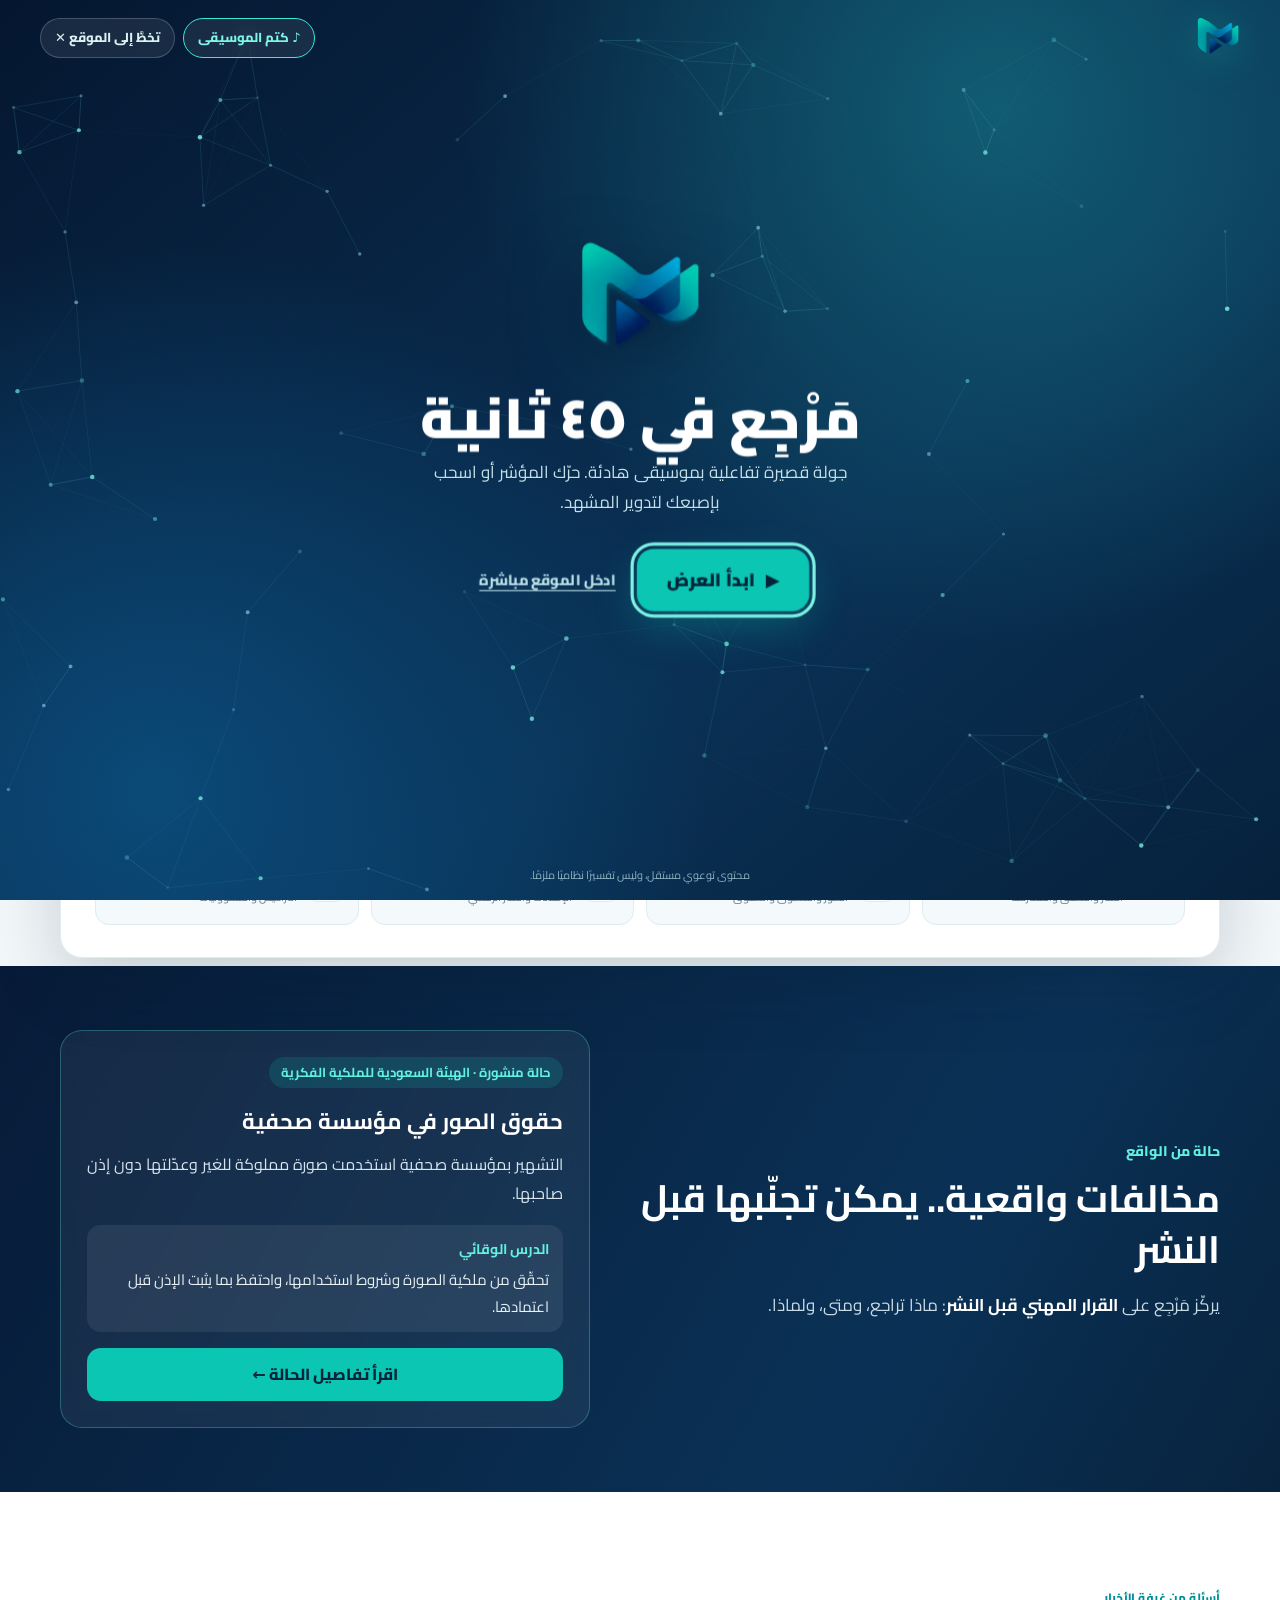
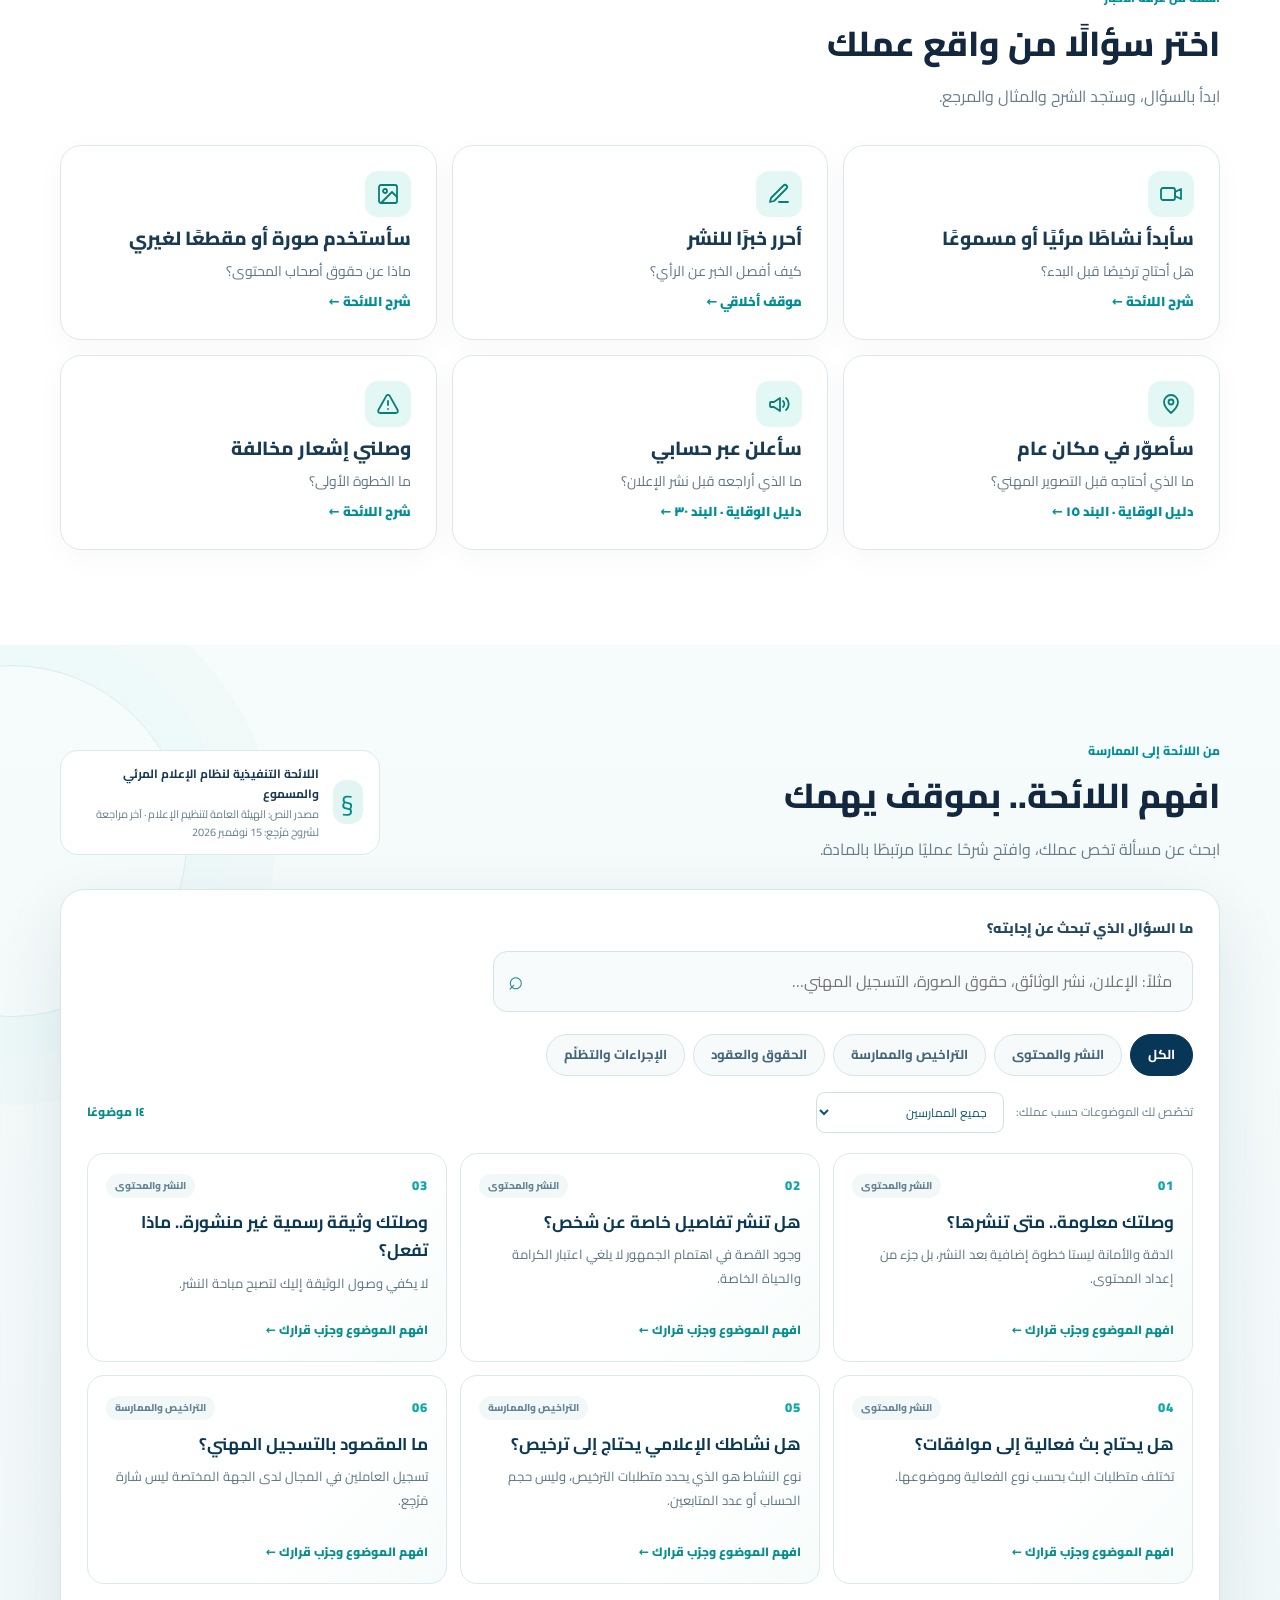
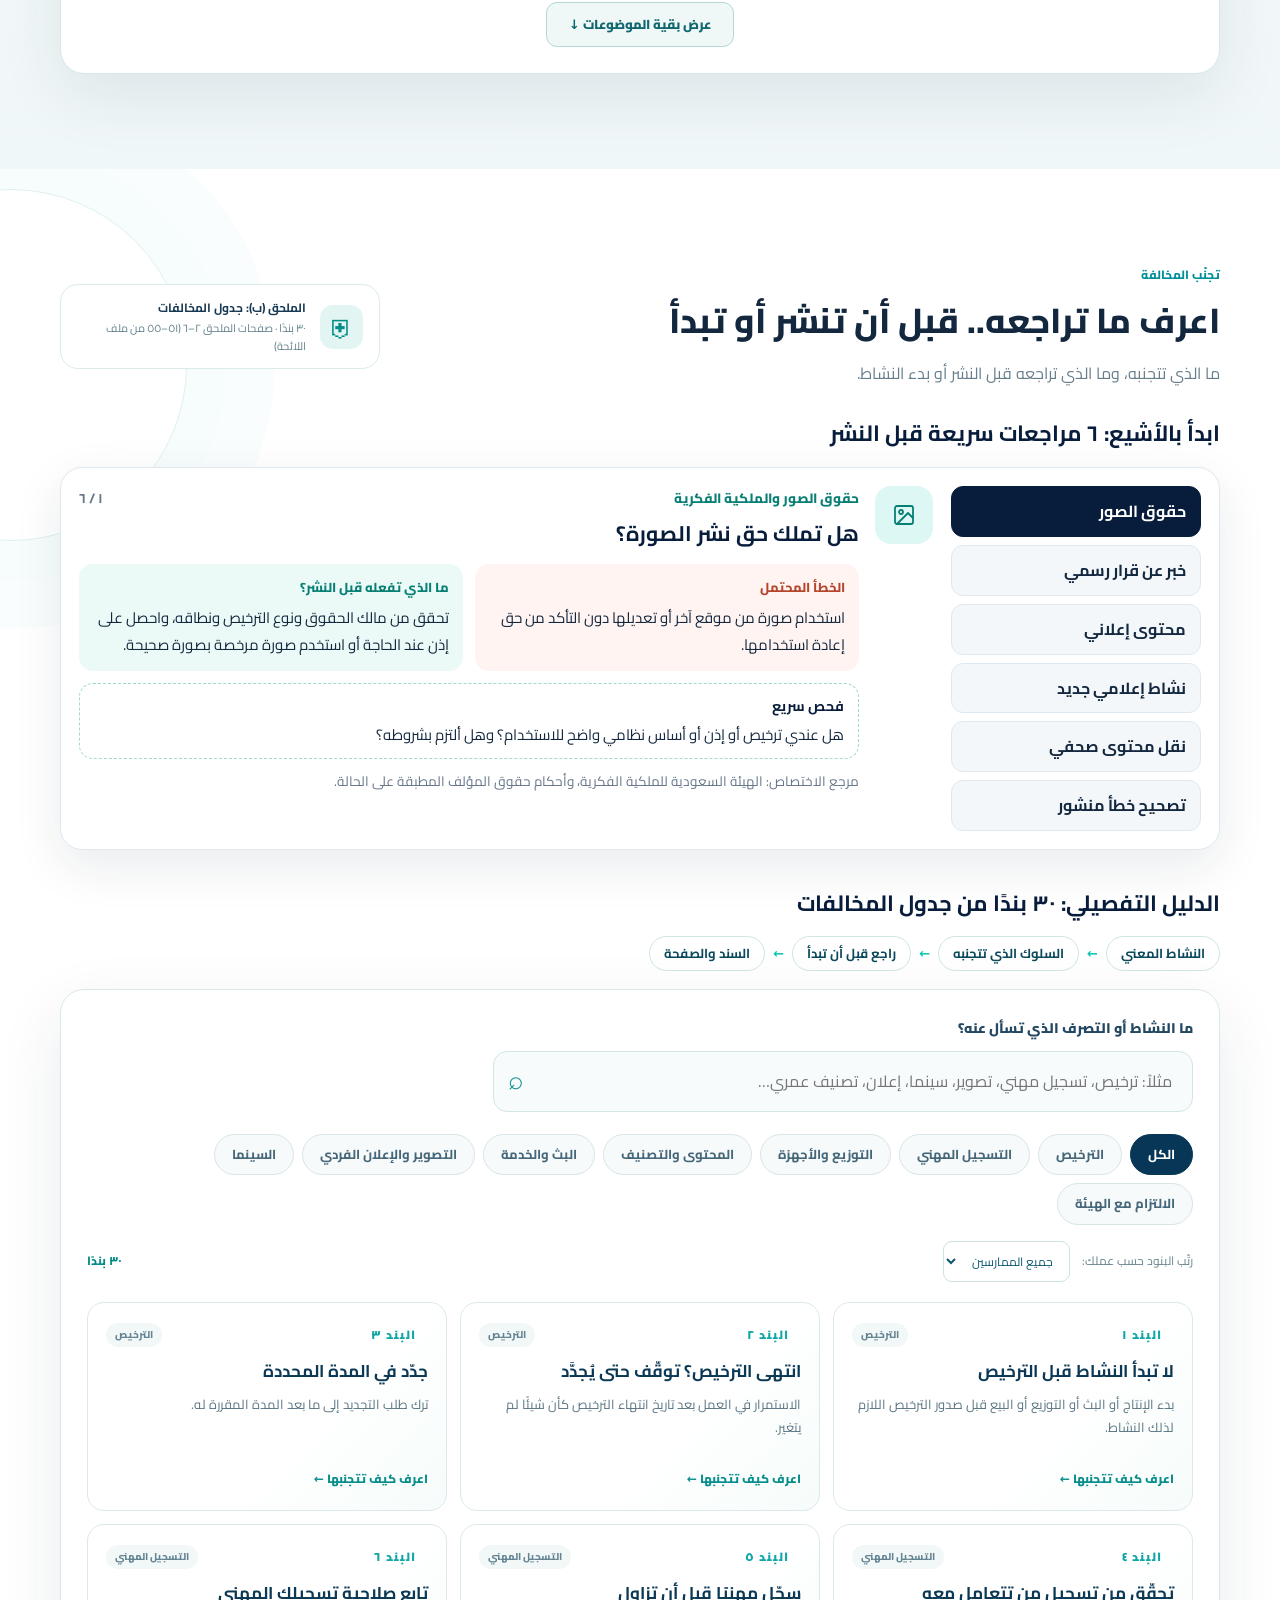
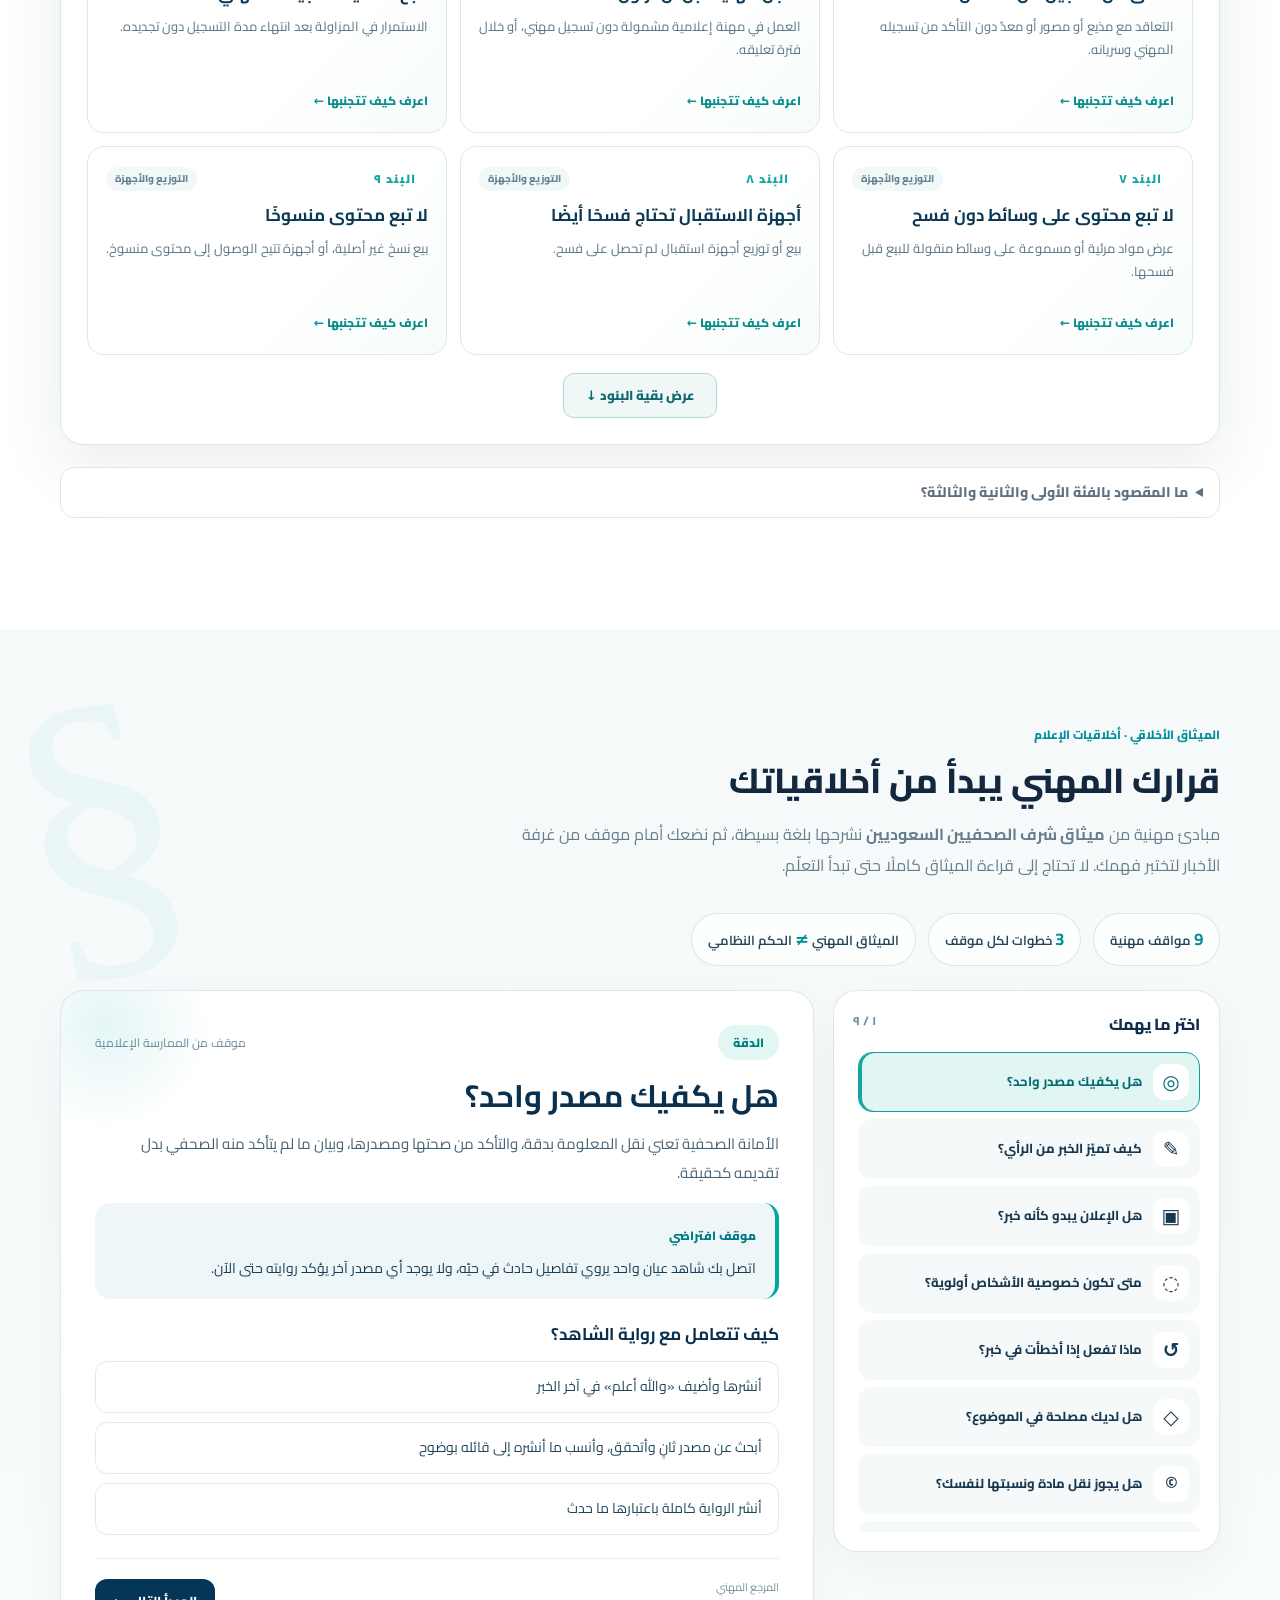
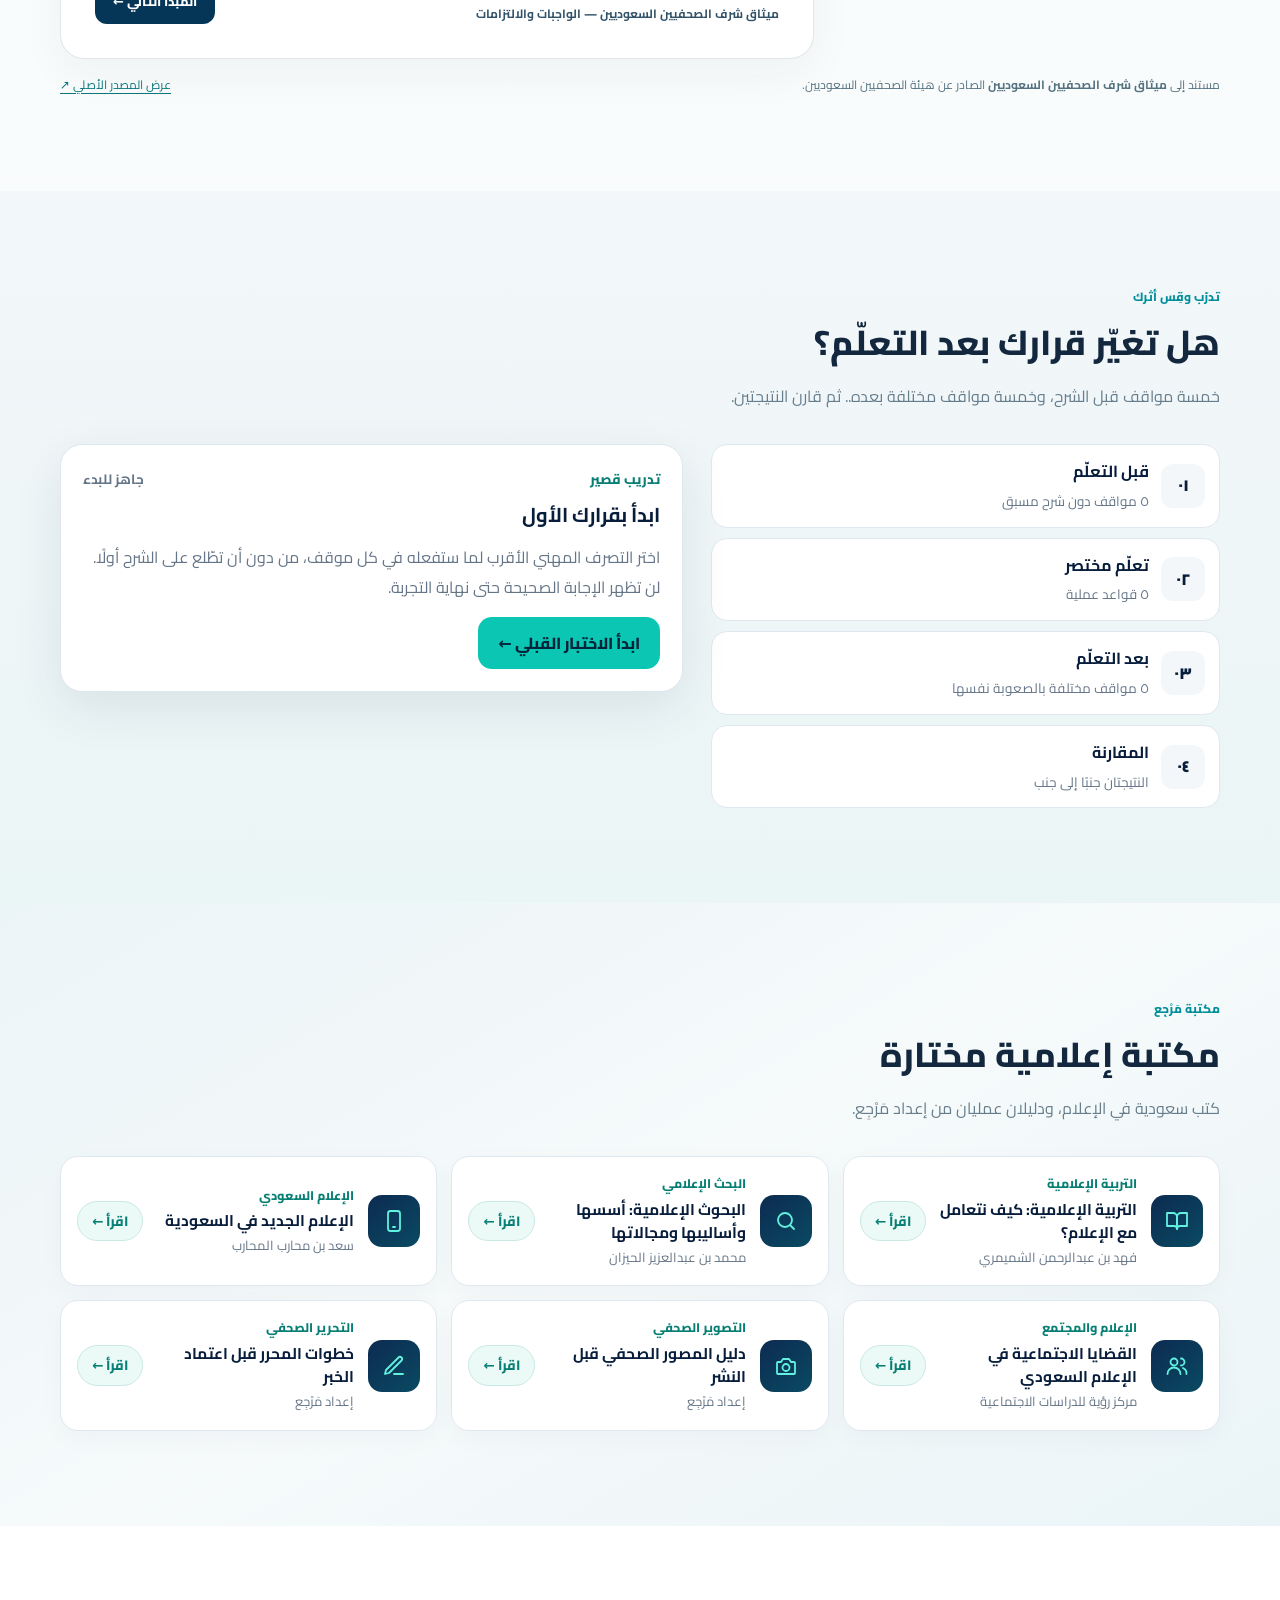
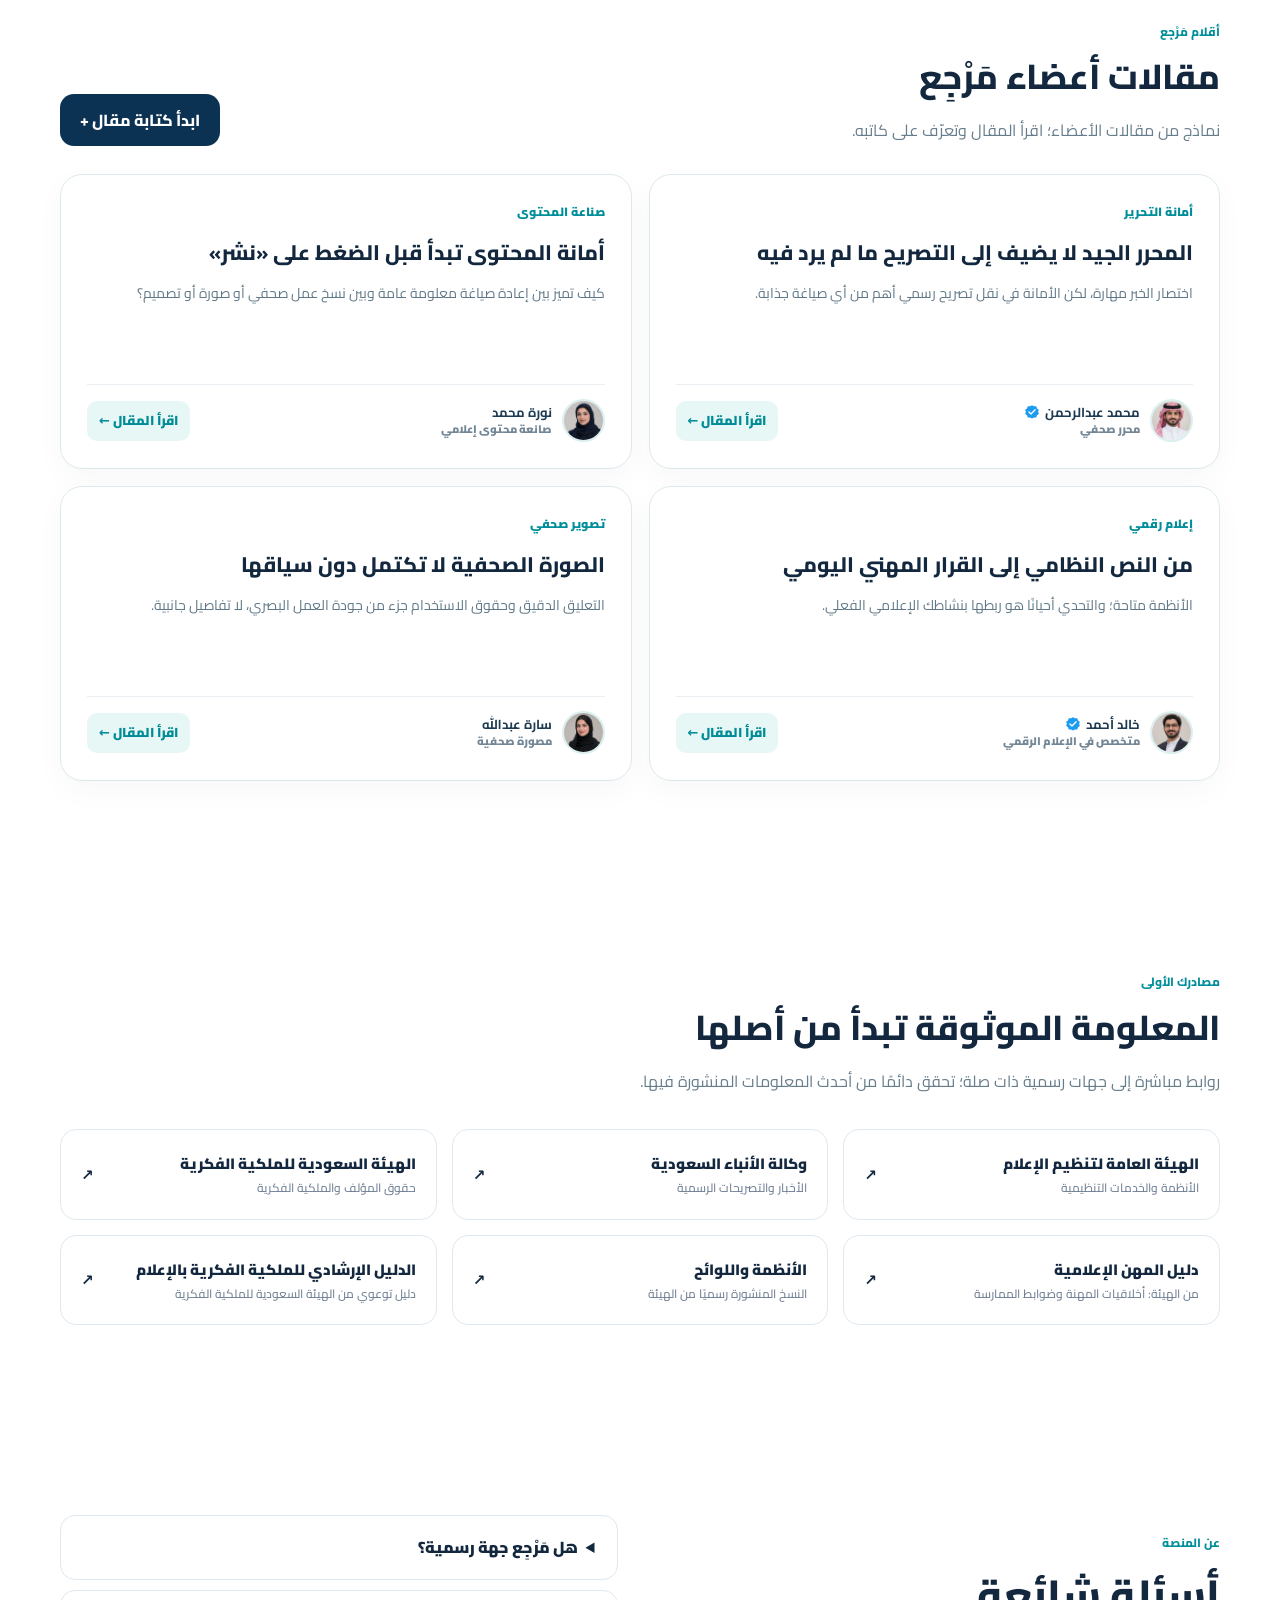
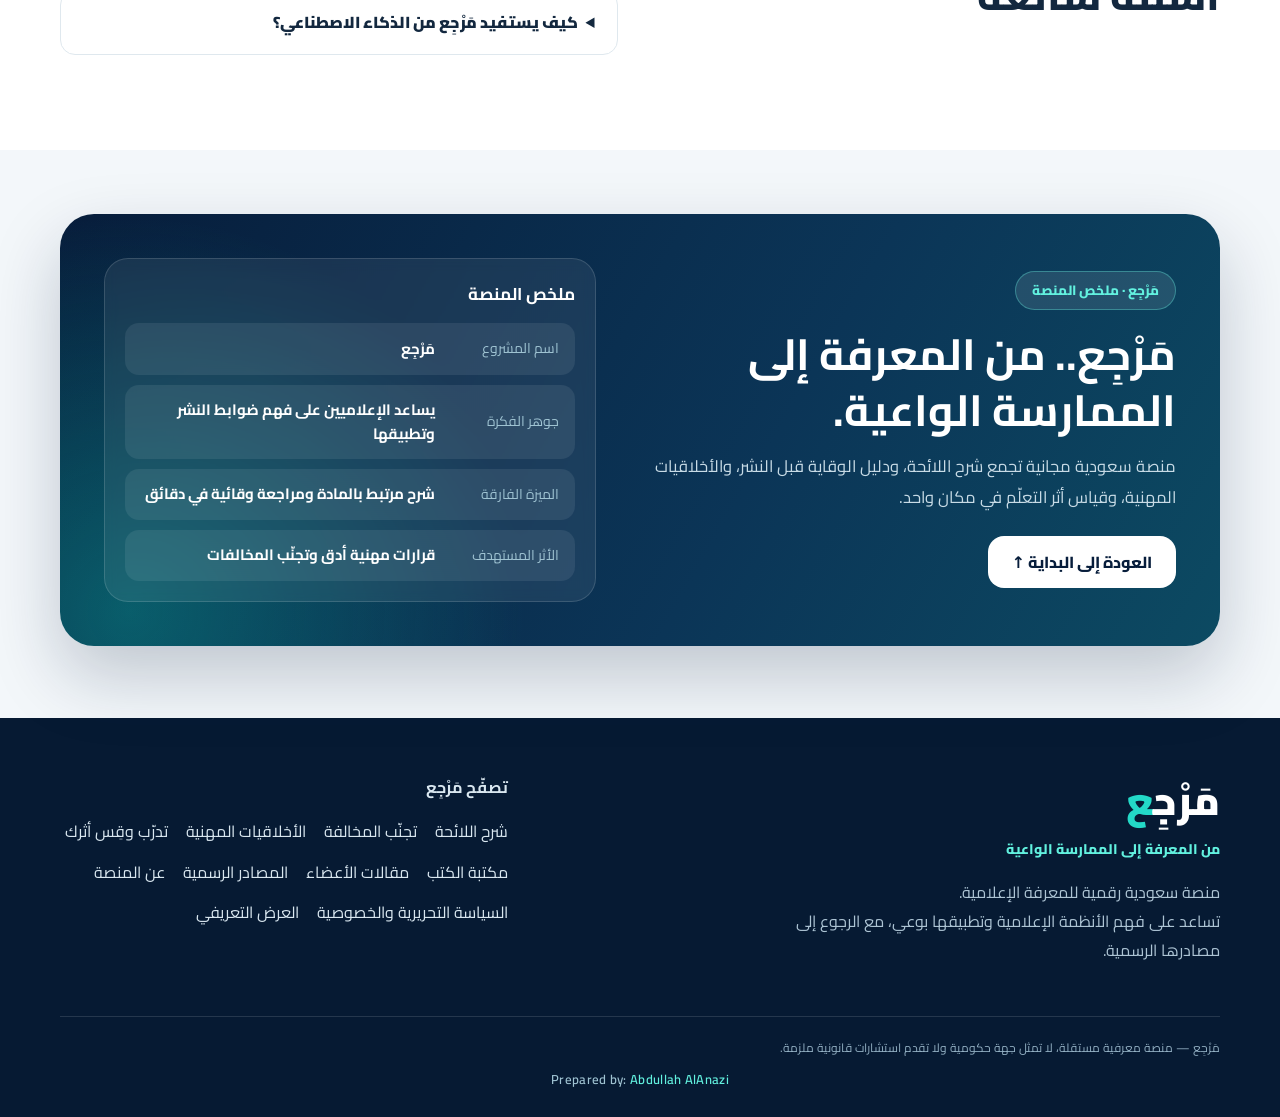
==== commit 642e816c: "Update index.html" ====
--- a/index.html
+++ b/index.html
@@ -755,7 +755,7 @@
           <section class="scene scene-gate" data-scene="gate">
             <div class="gate-mark d3"><img alt="" src="assets/mark.webp" class="l1" /><img alt="" src="assets/mark.webp" class="l2" /><img alt="" src="assets/mark.webp" class="l3" /></div>
             <h2>مَرْجِع في ٤٥ ثانية</h2>
-            <p>جولة قصيرة تفاعلية بلا صوت. حرّك المؤشر أو اسحب بإصبعك لتدوير المشهد.</p>
+            <p>جولة قصيرة تفاعلية بموسيقى هادئة. حرّك المؤشر أو اسحب بإصبعك لتدوير المشهد.</p>
             <div class="gate-actions"><button class="intro-play" id="introStart" type="button"><span aria-hidden="true">▶</span> ابدأ العرض</button><button class="intro-link" data-intro-skip type="button">ادخل الموقع مباشرة</button></div>
           </section>
           <!-- المشهد ١ -->
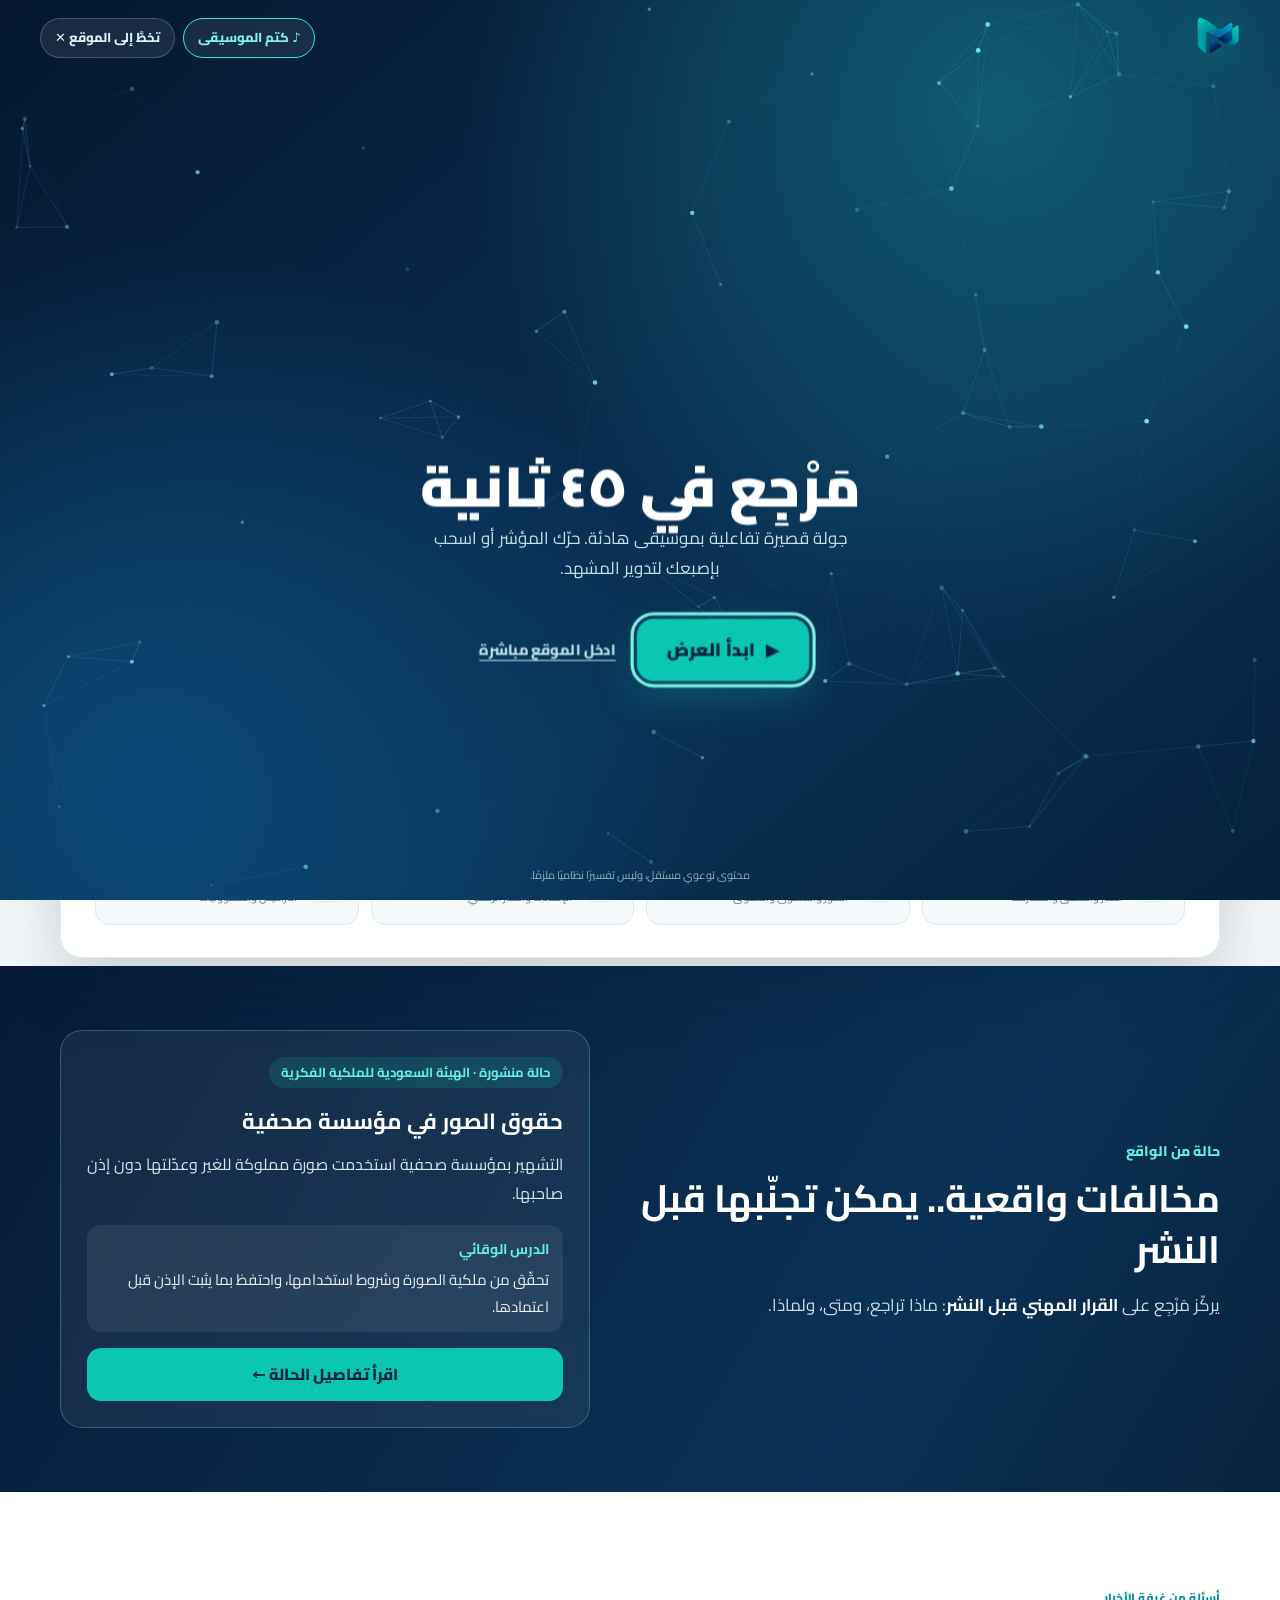
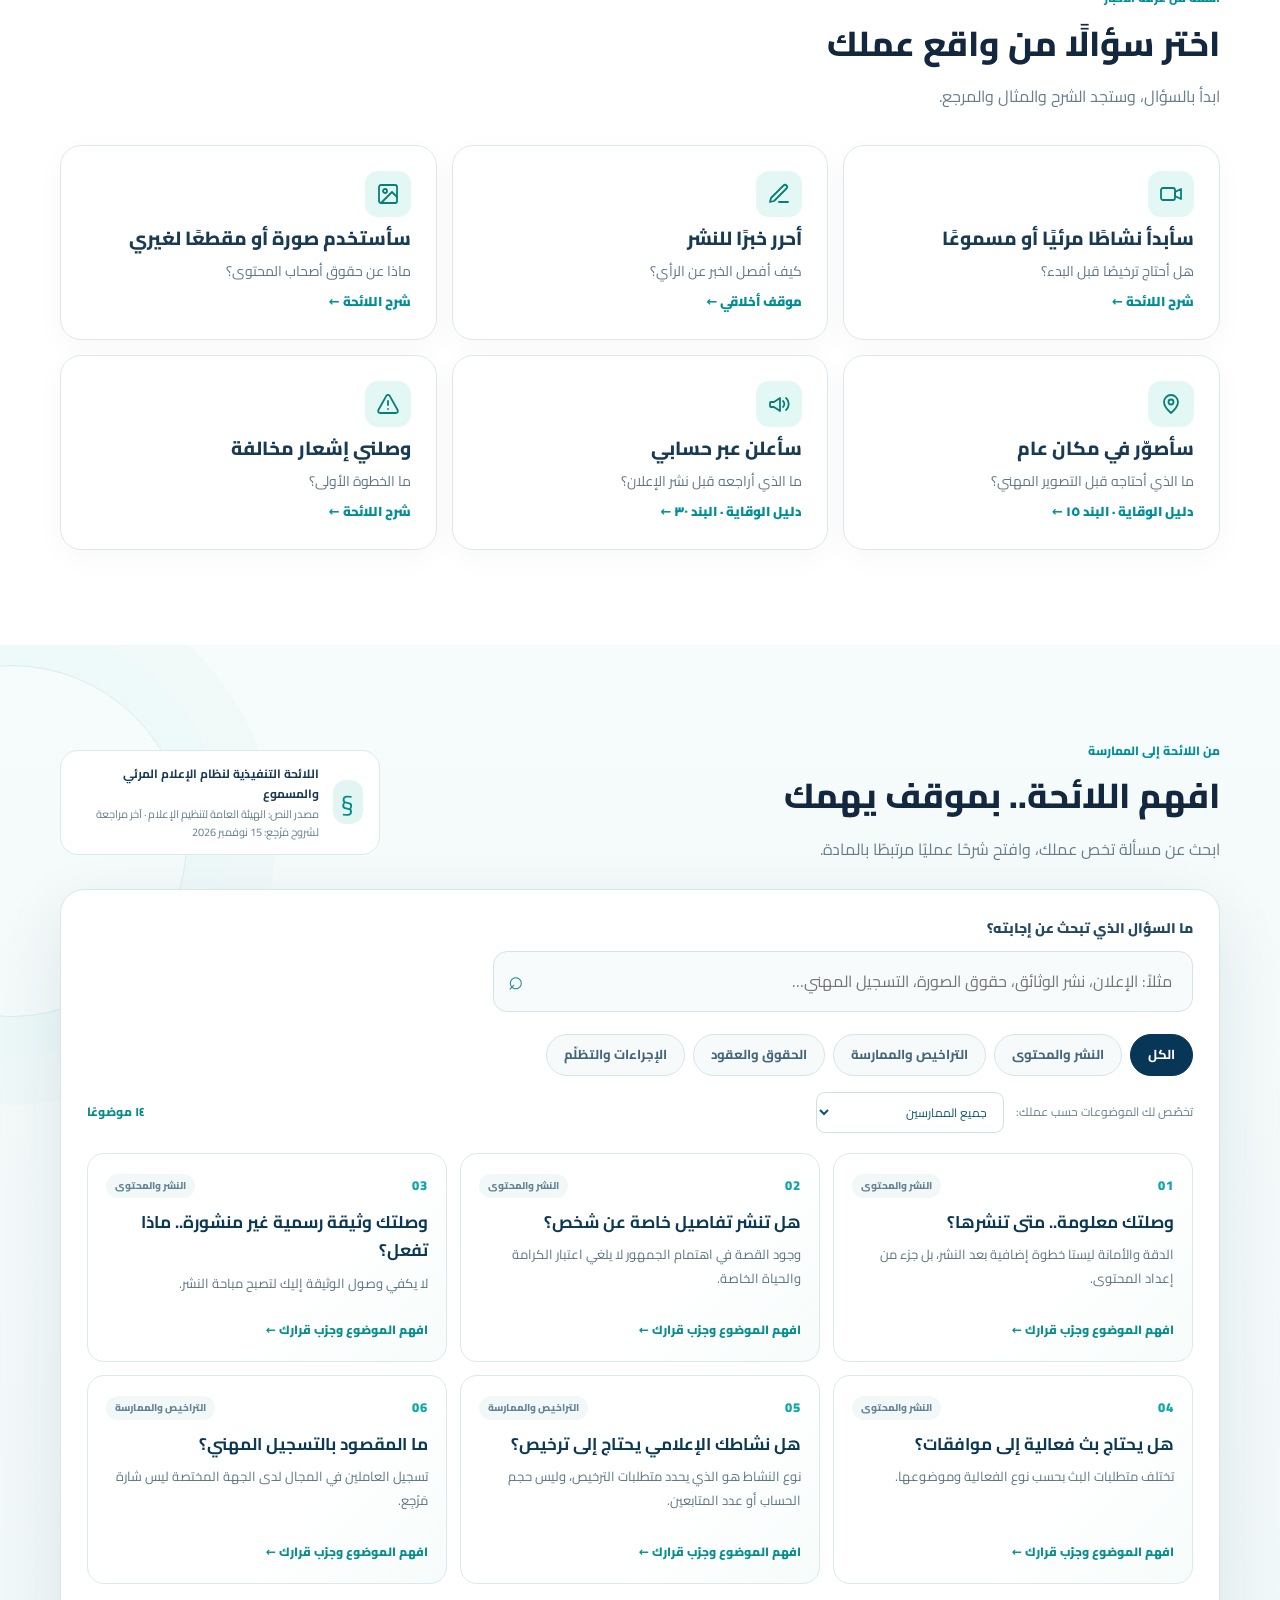
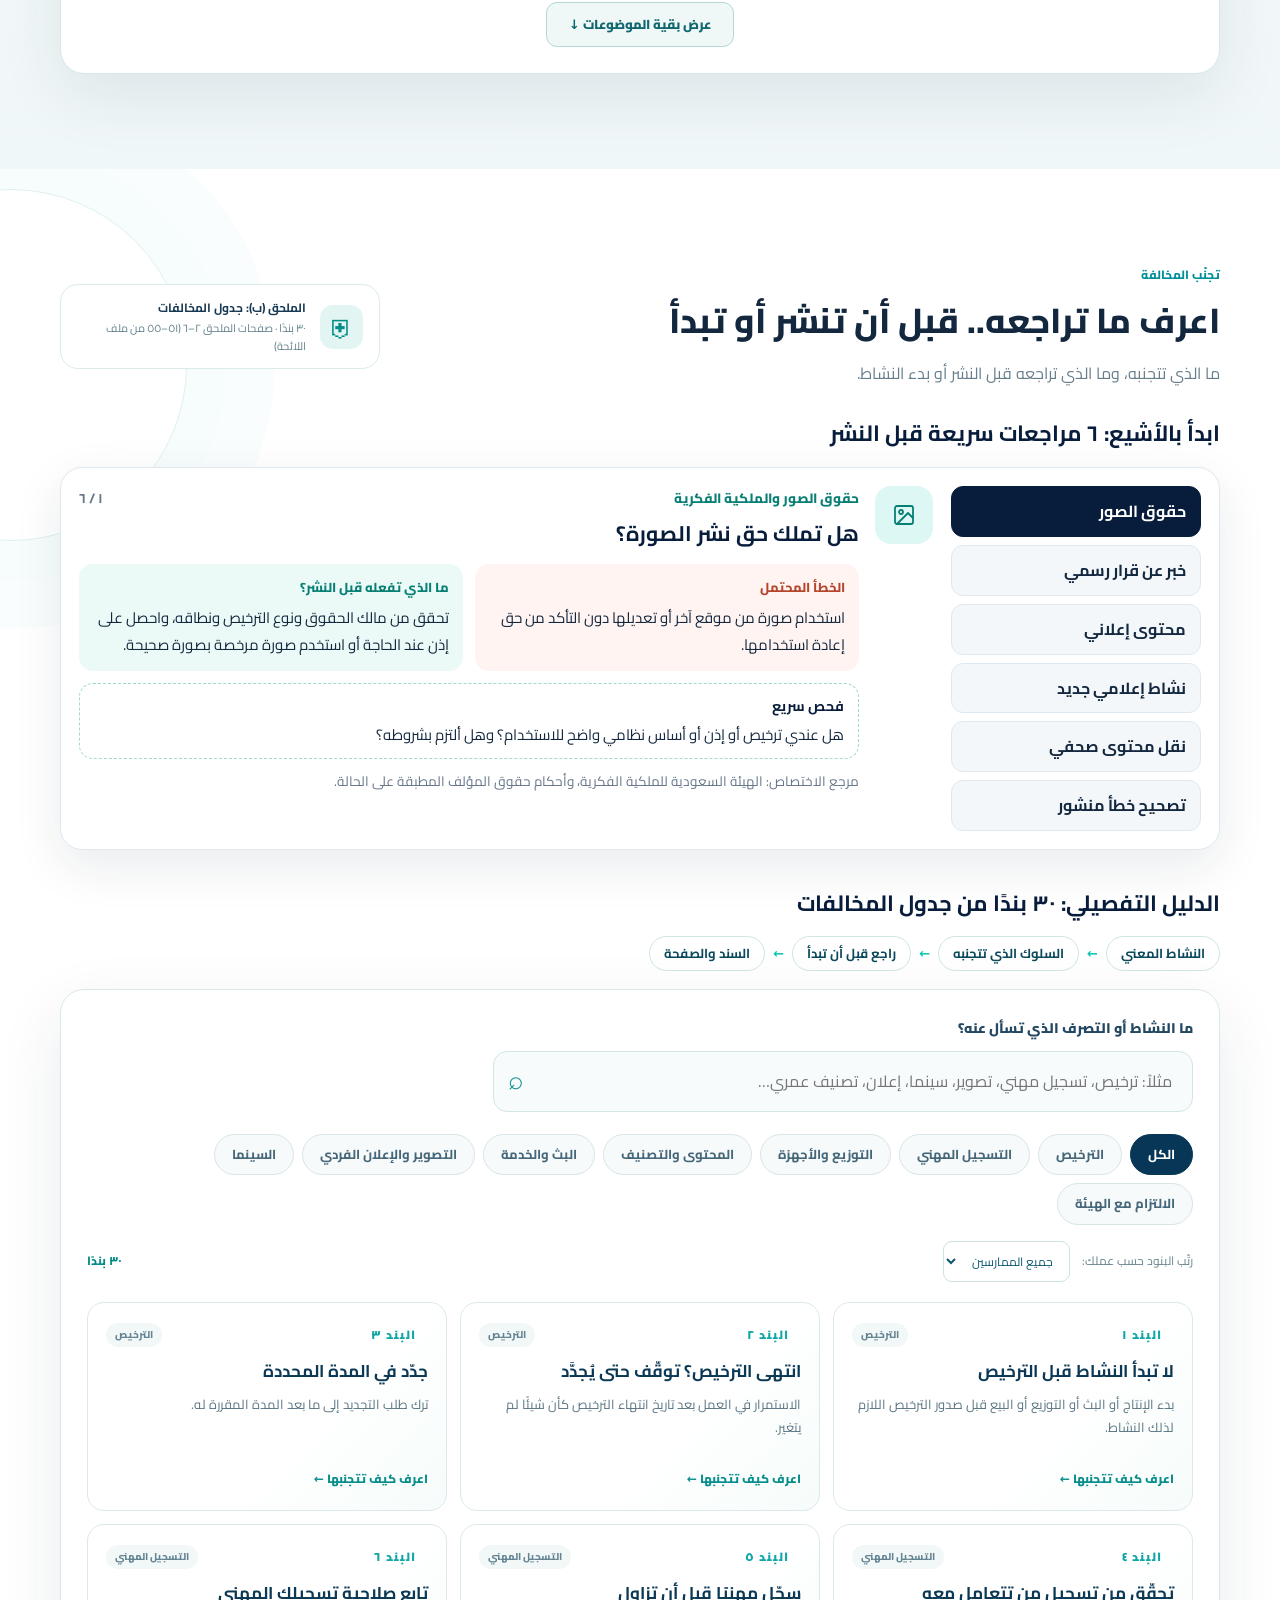
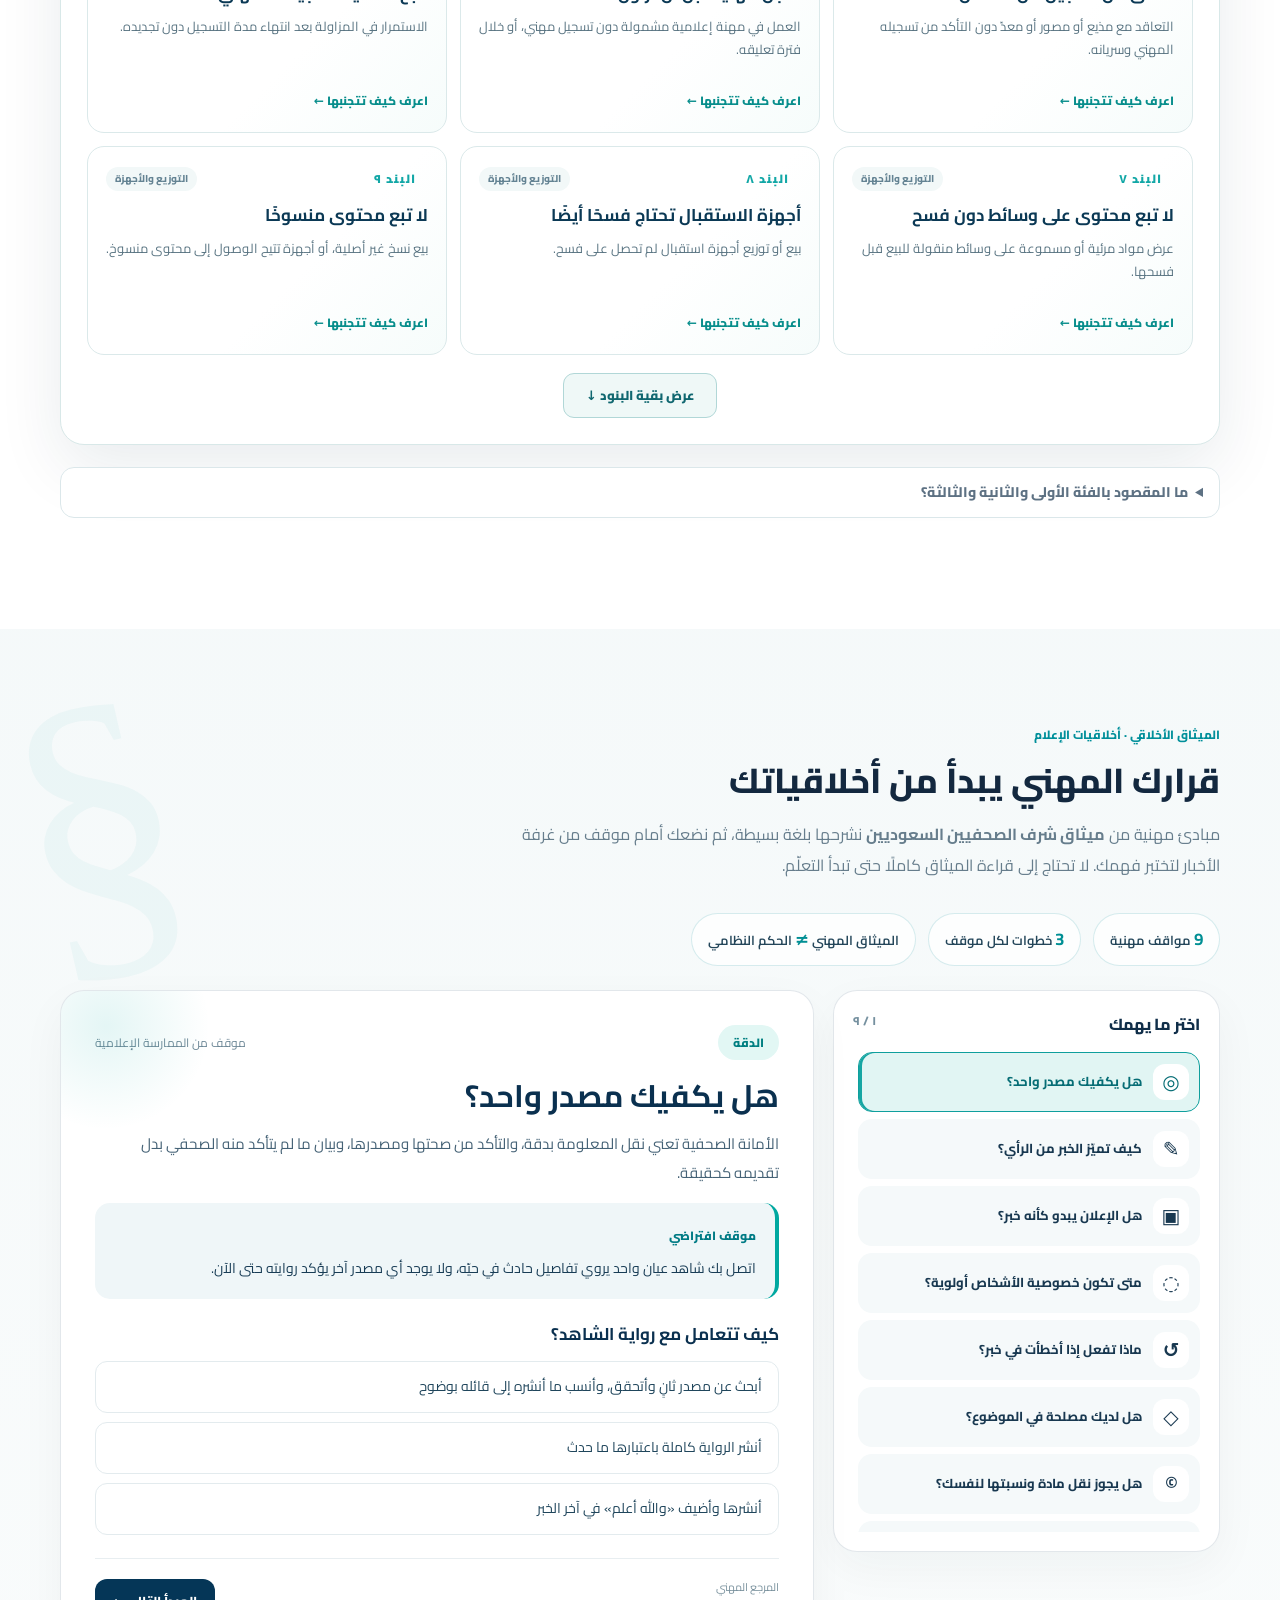
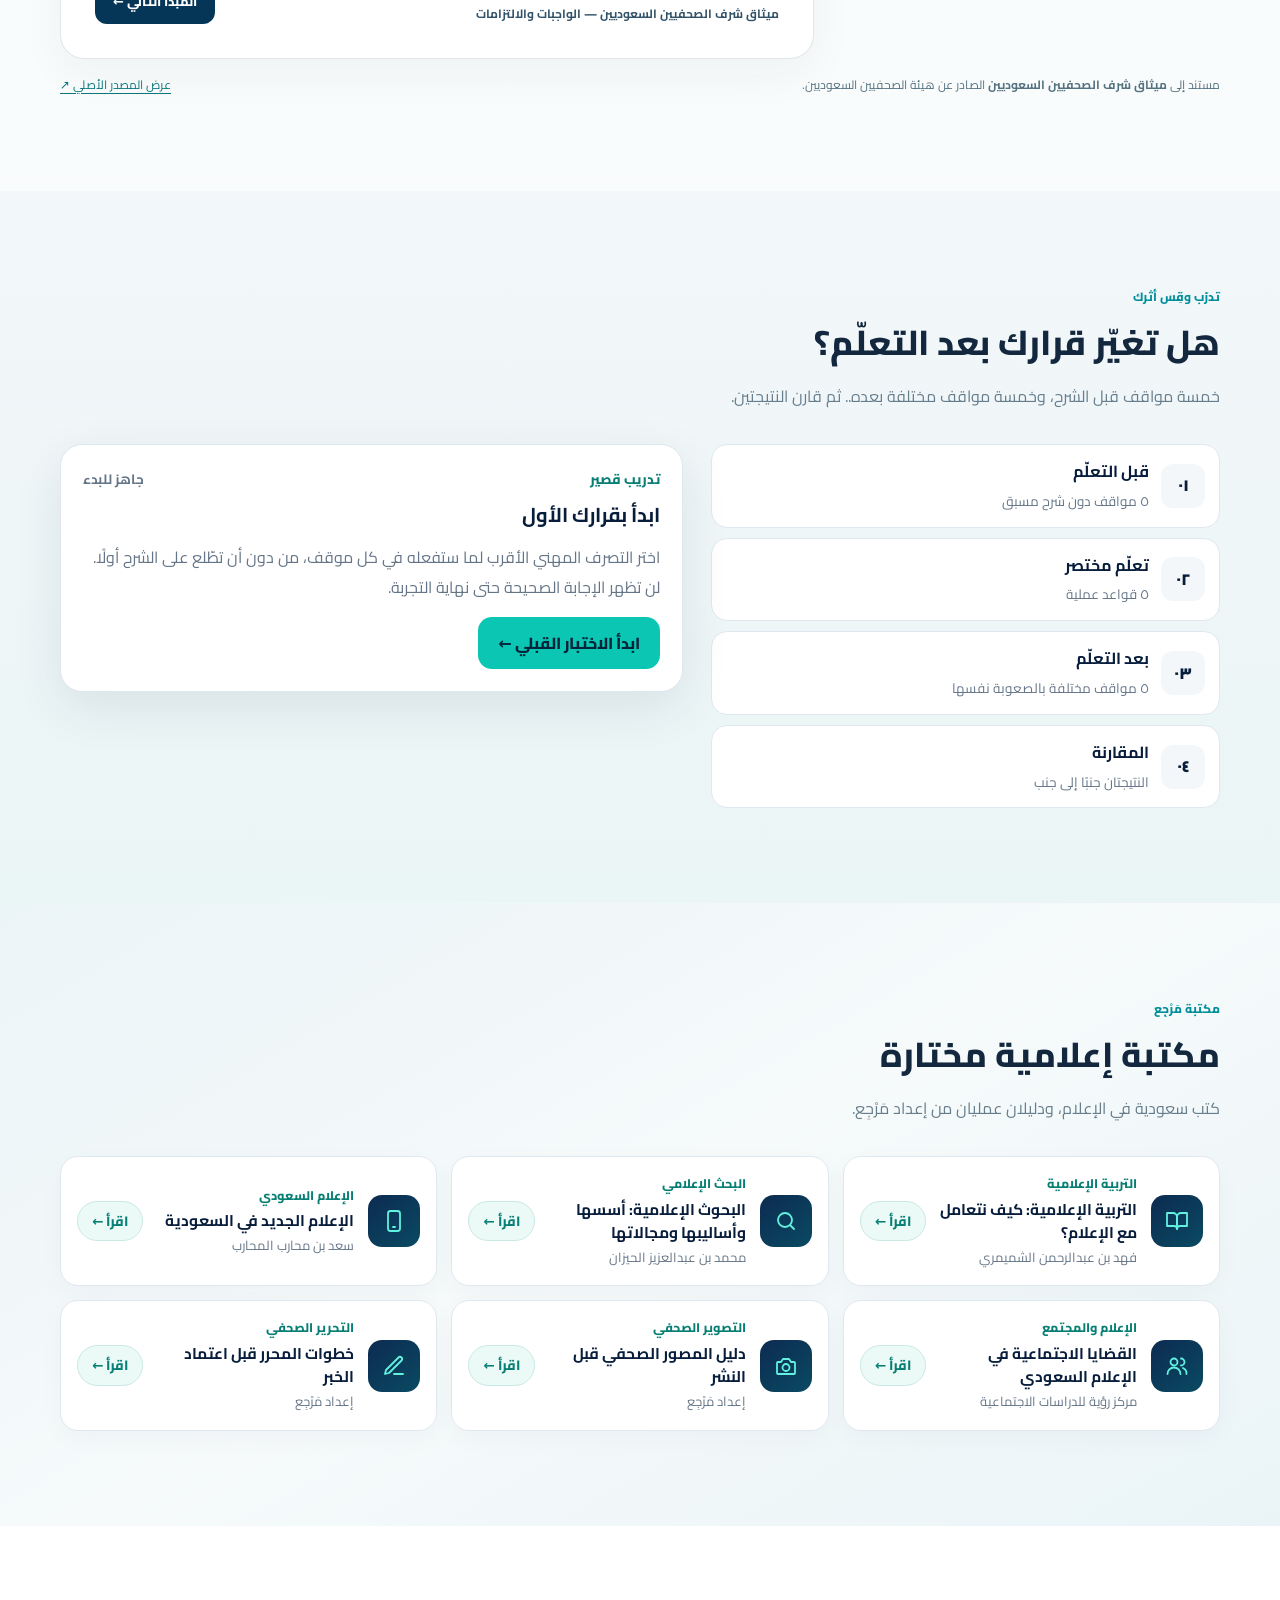
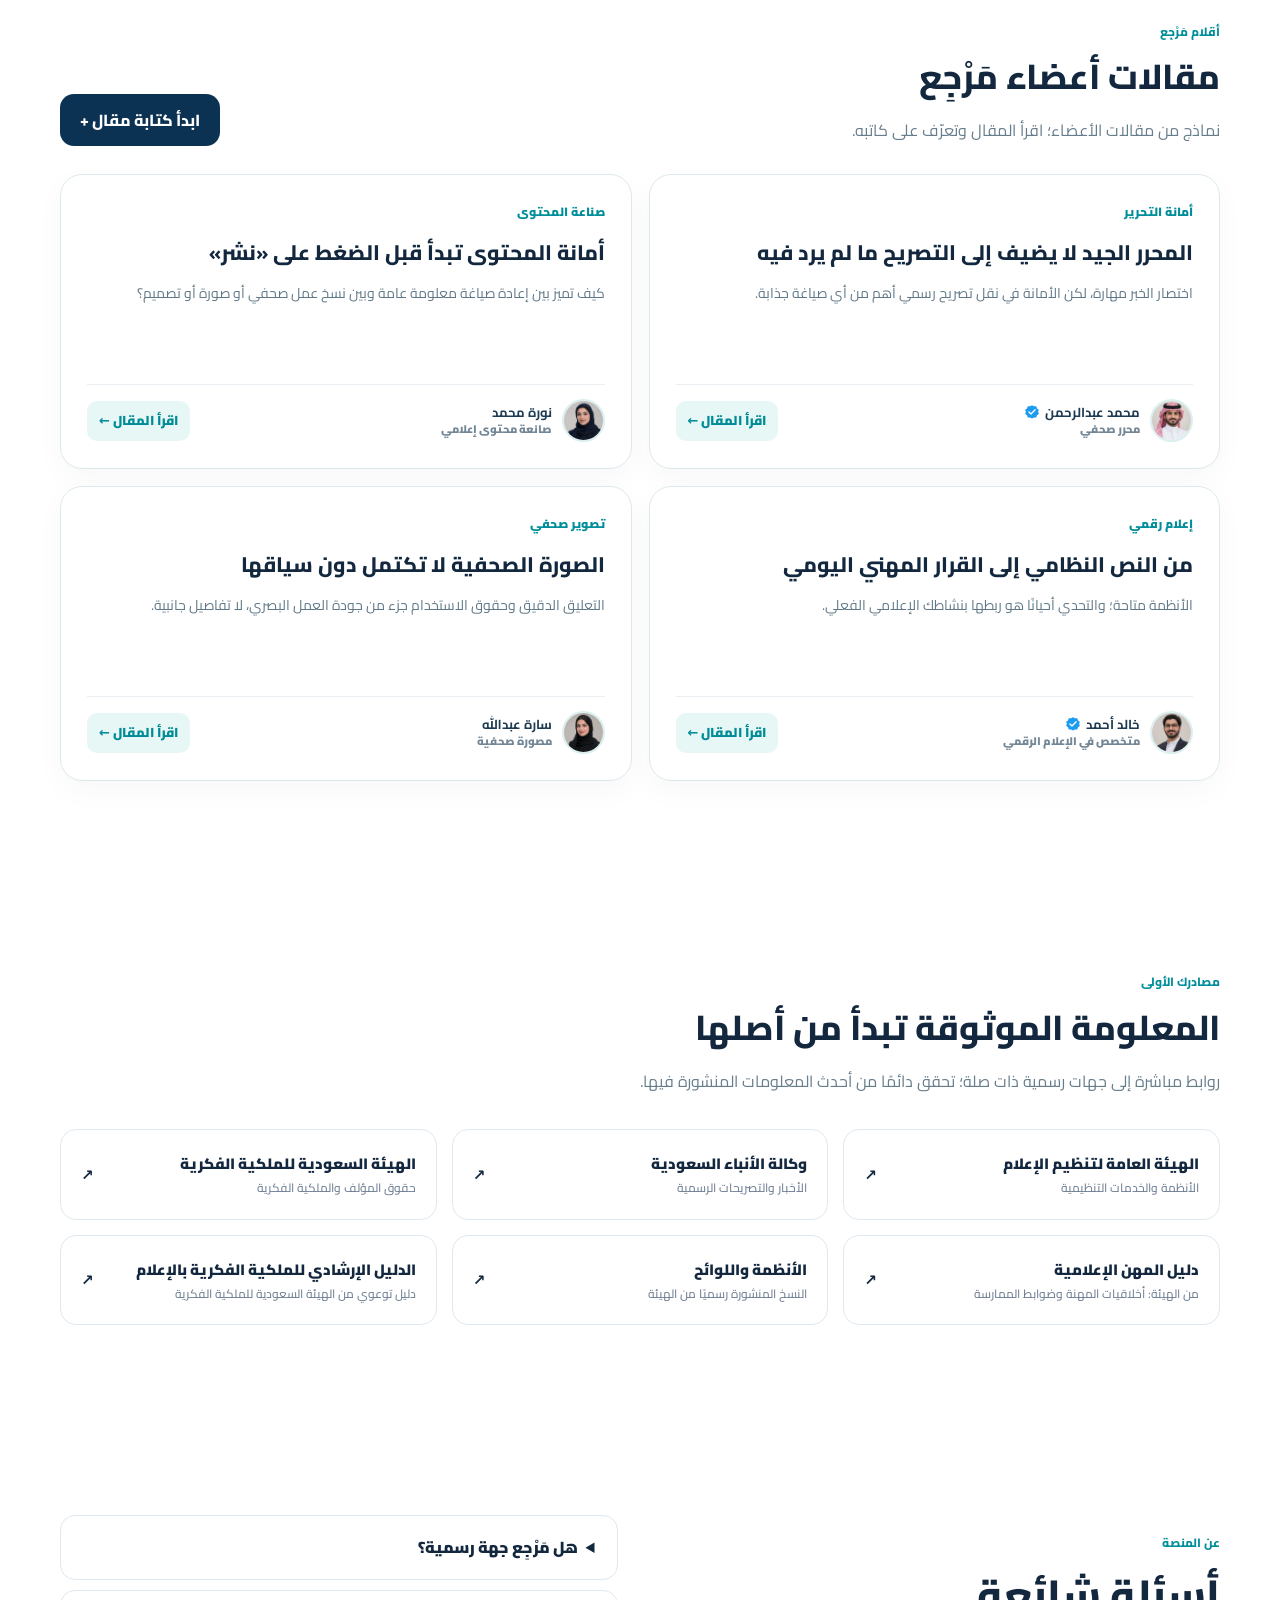
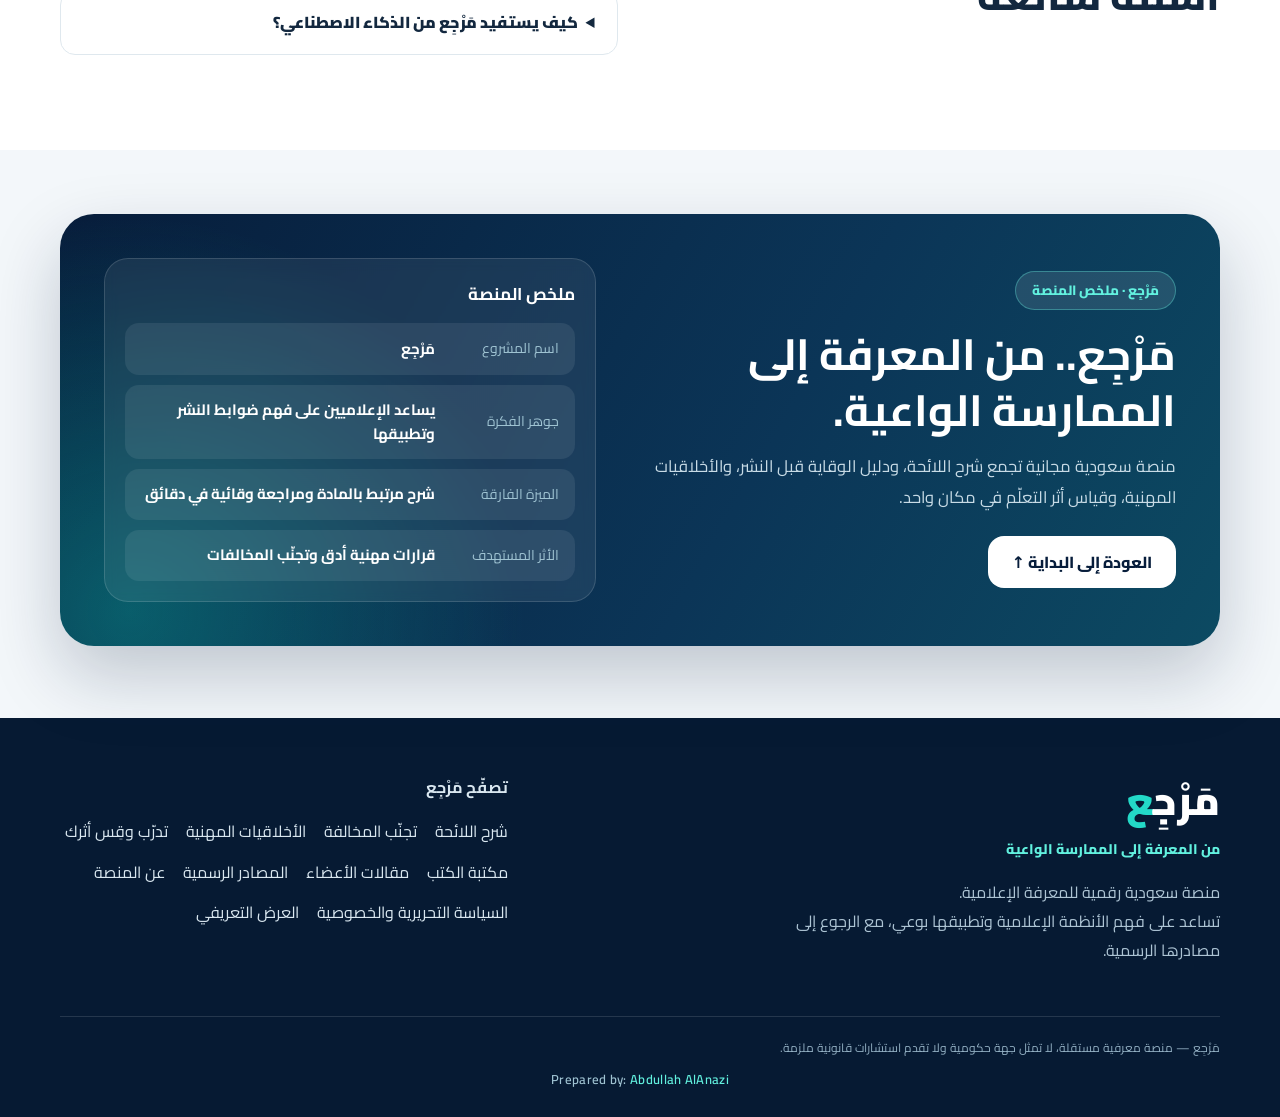
==== commit 59d77236: "Update index.html" ====
--- a/index.html
+++ b/index.html
@@ -753,7 +753,7 @@
         <div class="intro-world" id="introWorld">
           <!-- المشهد ٠: البداية -->
           <section class="scene scene-gate" data-scene="gate">
-            <div class="gate-mark d3"><img alt="" src="assets/mark.webp" class="l1" /><img alt="" src="assets/mark.webp" class="l2" /><img alt="" src="assets/mark.webp" class="l3" /></div>
+            <canvas class="gate-dots" id="introDots" data-replay aria-hidden="true"></canvas>
             <h2>مَرْجِع في ٤٥ ثانية</h2>
             <p>جولة قصيرة تفاعلية بموسيقى هادئة. حرّك المؤشر أو اسحب بإصبعك لتدوير المشهد.</p>
             <div class="gate-actions"><button class="intro-play" id="introStart" type="button"><span aria-hidden="true">▶</span> ابدأ العرض</button><button class="intro-link" data-intro-skip type="button">ادخل الموقع مباشرة</button></div>
--- a/css/v3.css
+++ b/css/v3.css
@@ -791,3 +791,17 @@
     height: 300px;
   }
 }
+/* بداية العرض التعريفي: الشعار والكلمة من نقاط */
+.scene-gate .gate-dots {
+  display: block;
+  width: 320px;
+  height: 260px;
+  max-width: 78vw;
+  margin: -10px auto 0;
+}
+@media (max-width: 640px), (max-height: 640px) {
+  .scene-gate .gate-dots {
+    width: 220px;
+    height: 180px;
+  }
+}
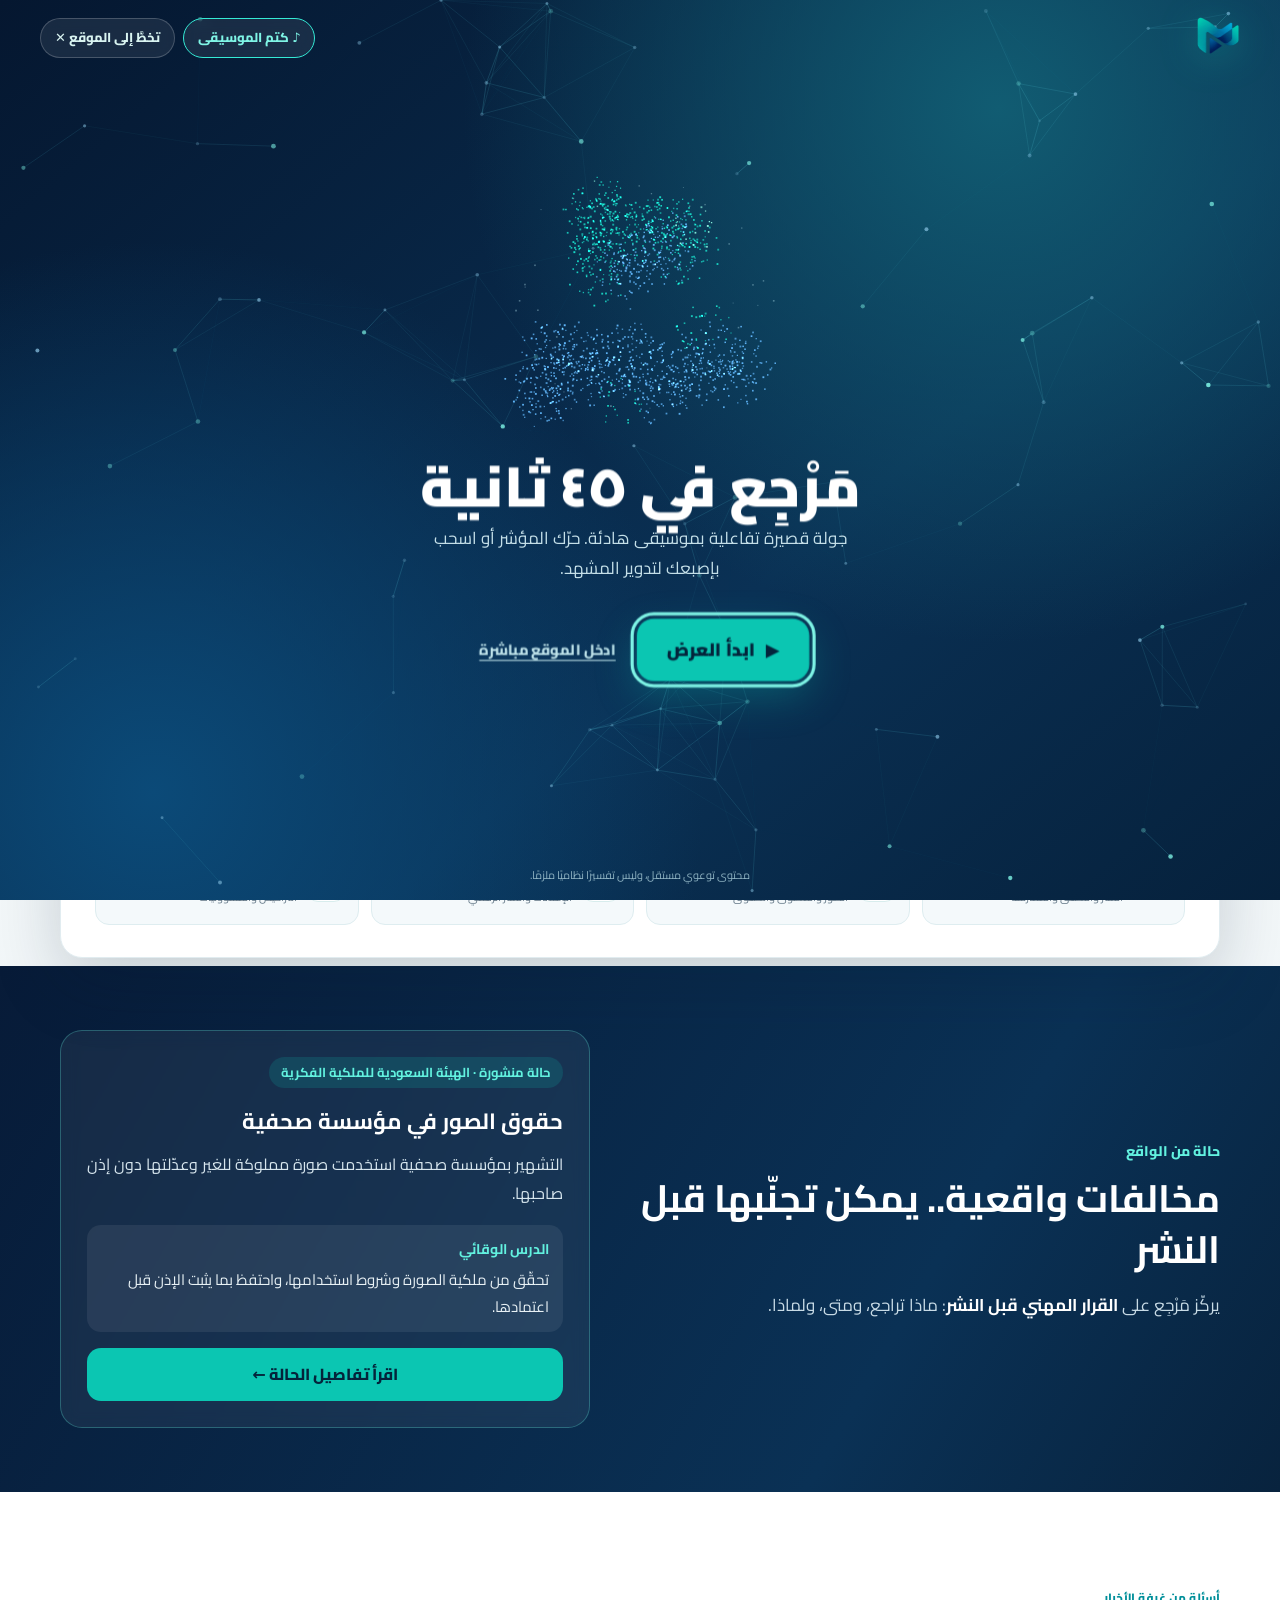
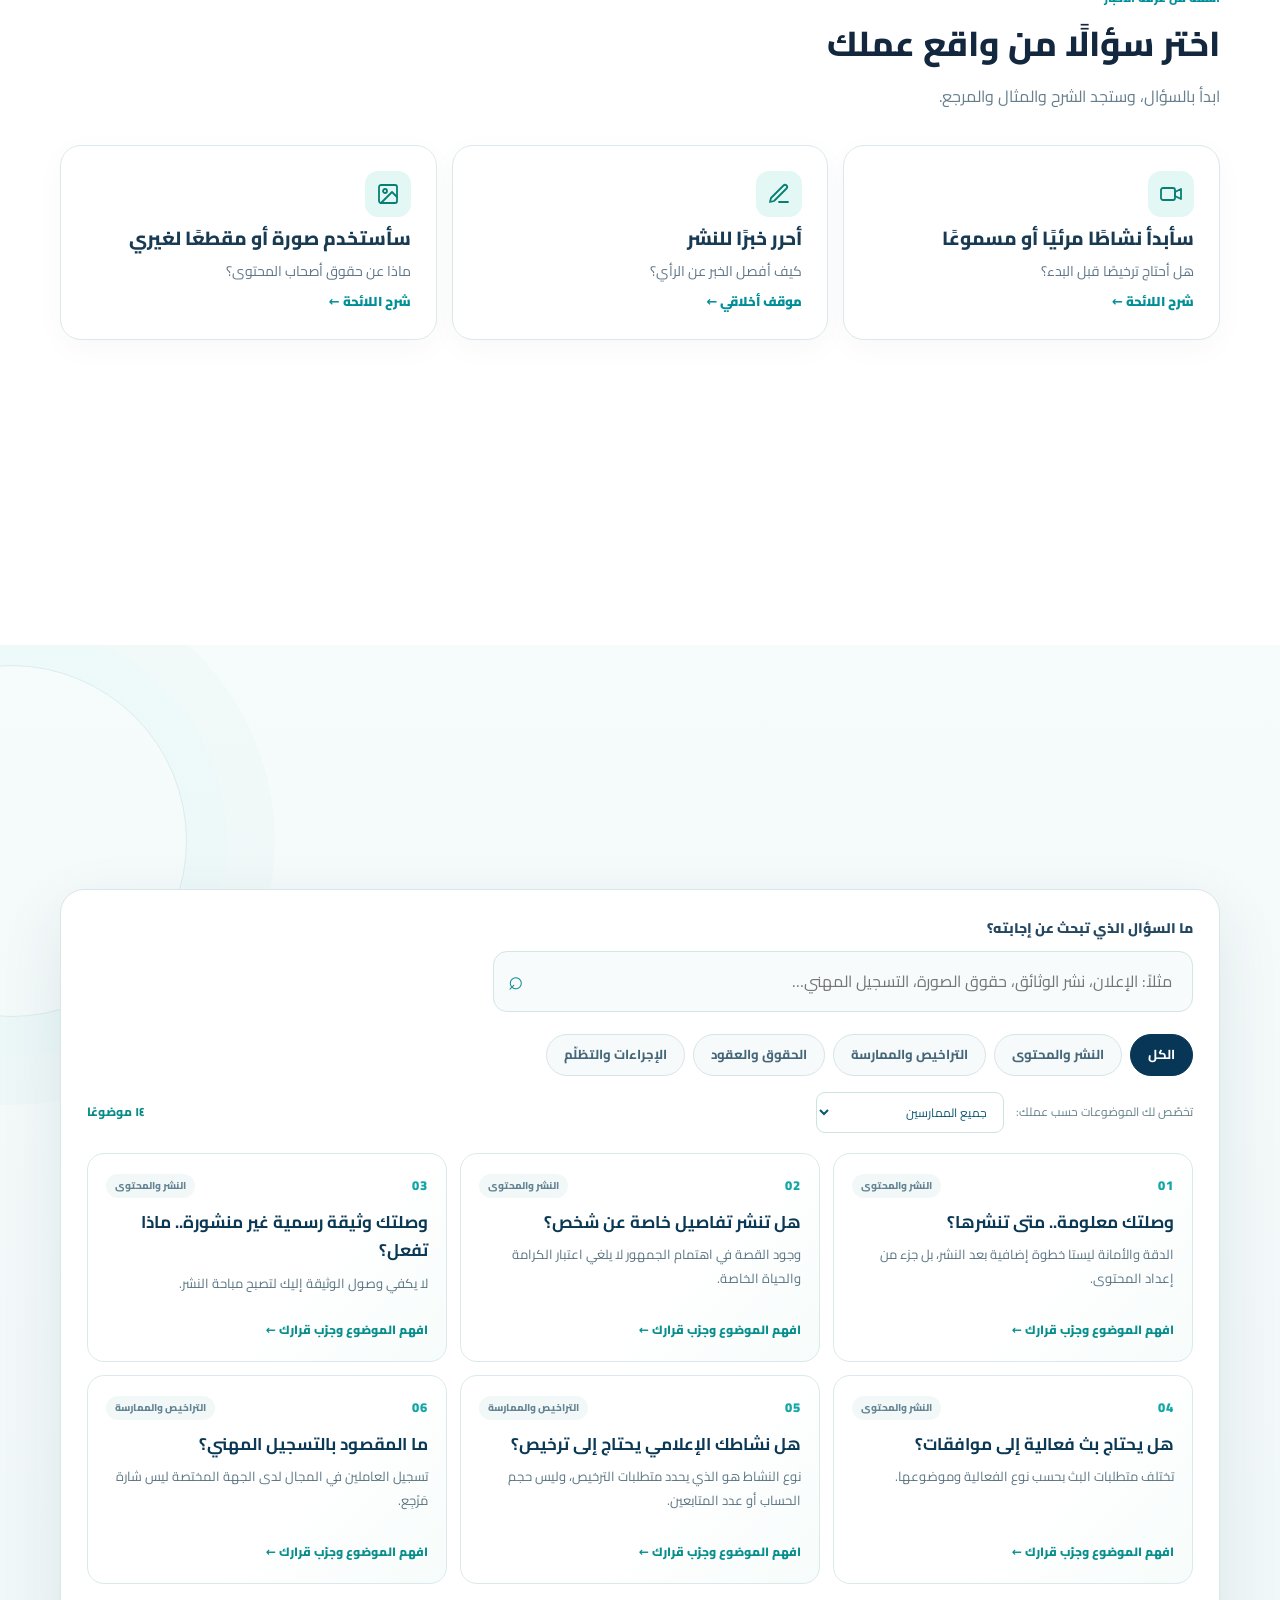
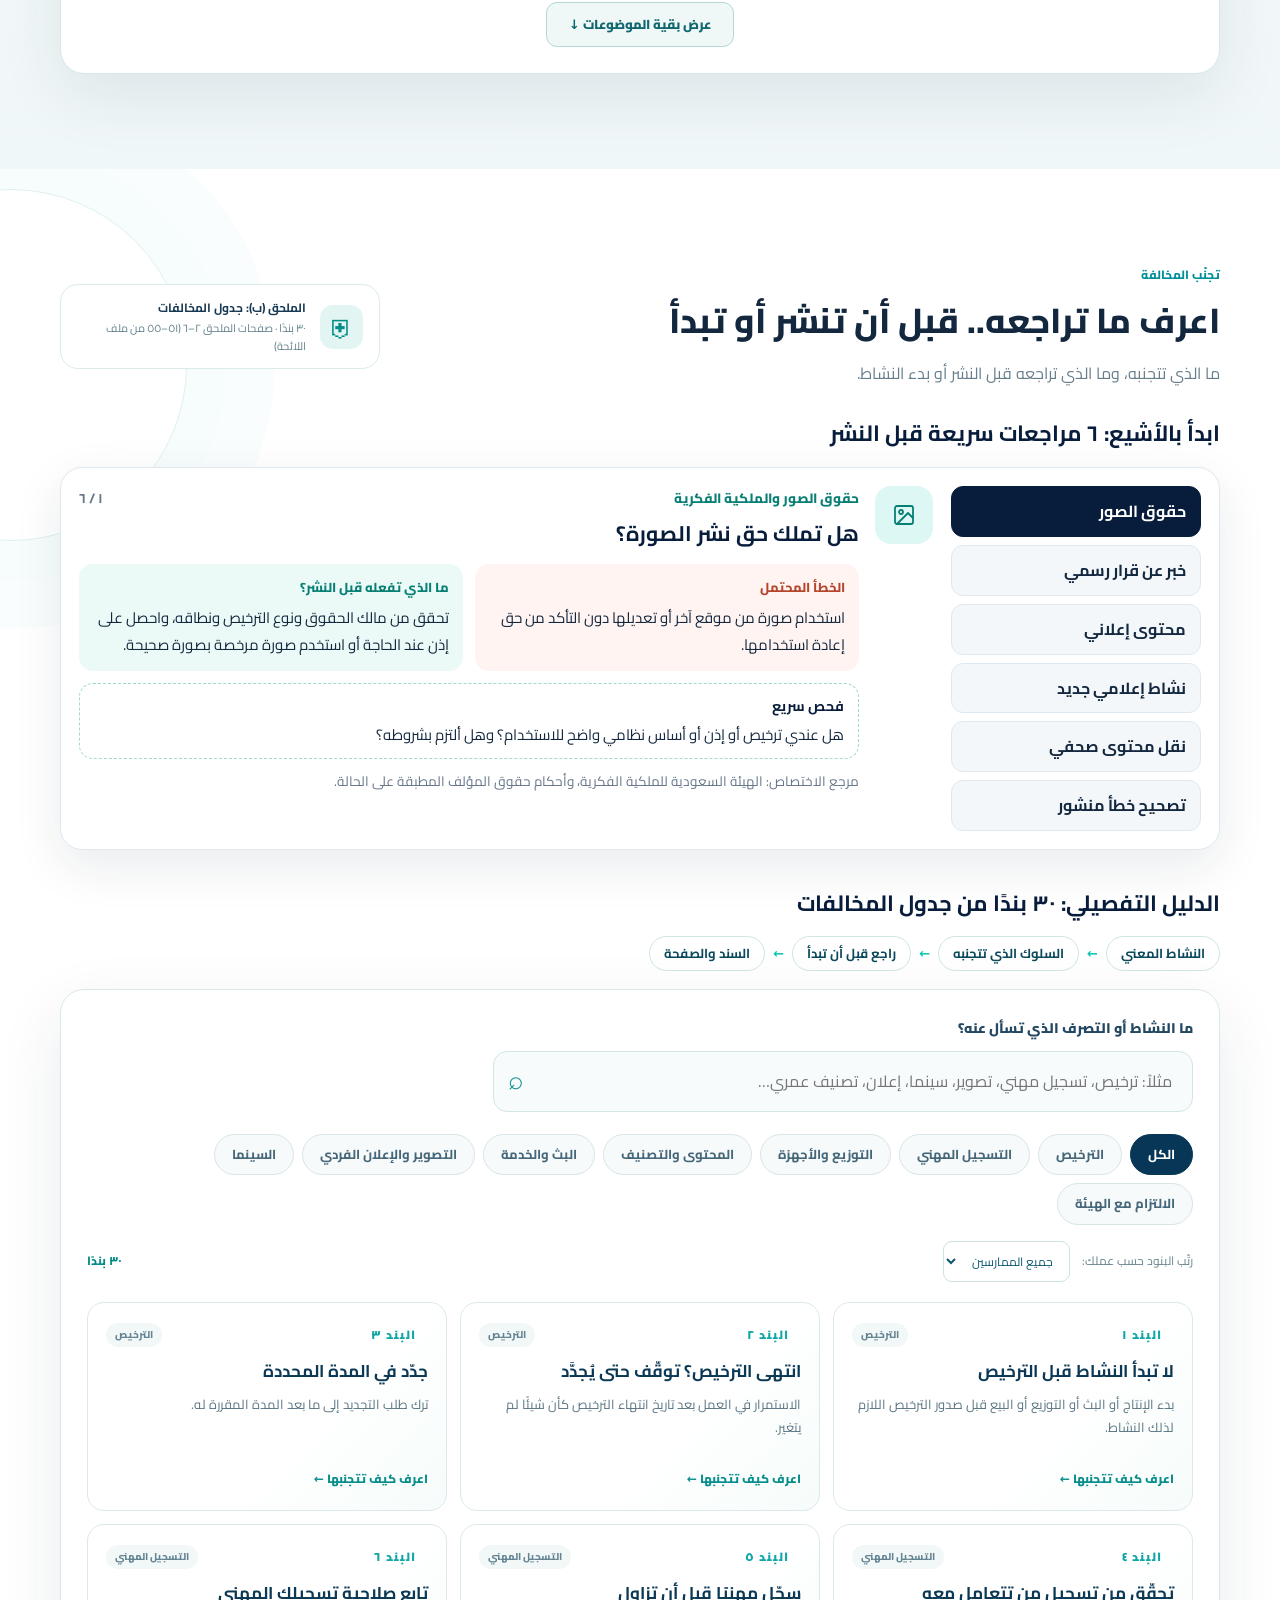
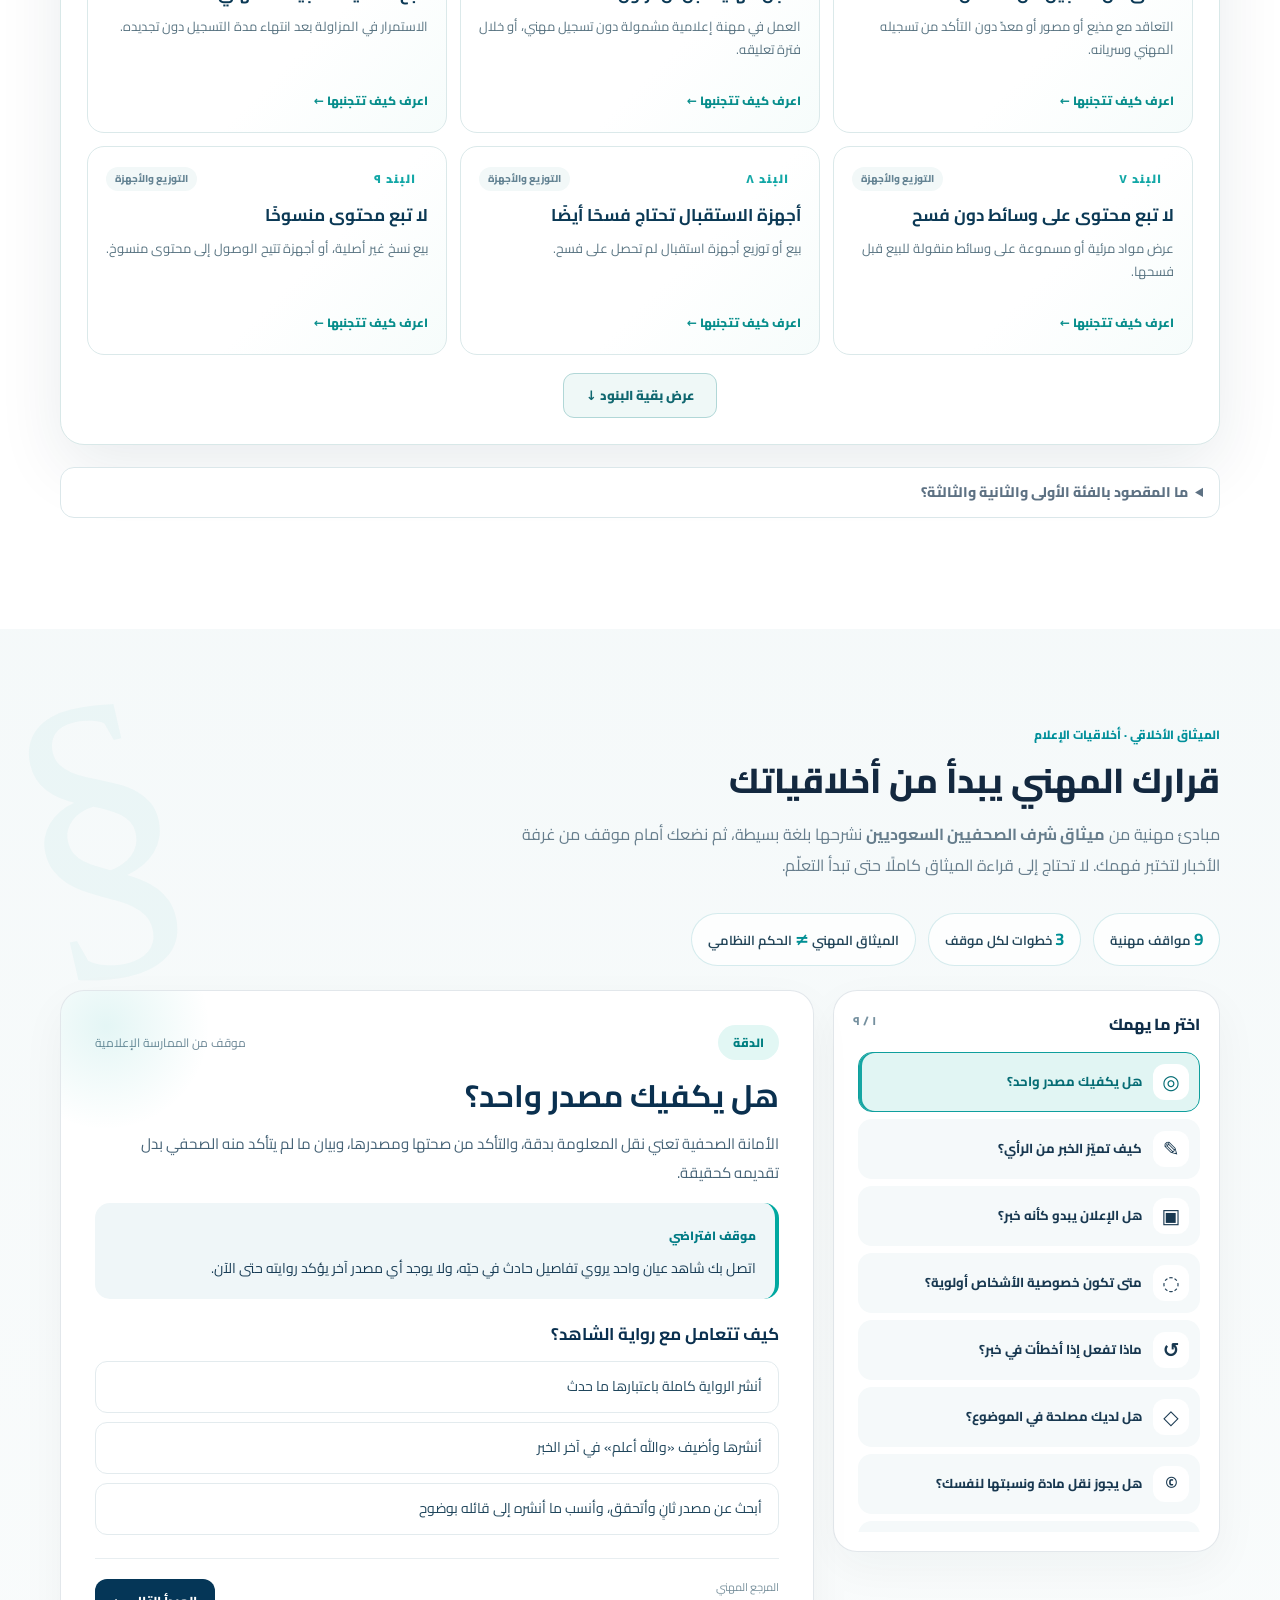
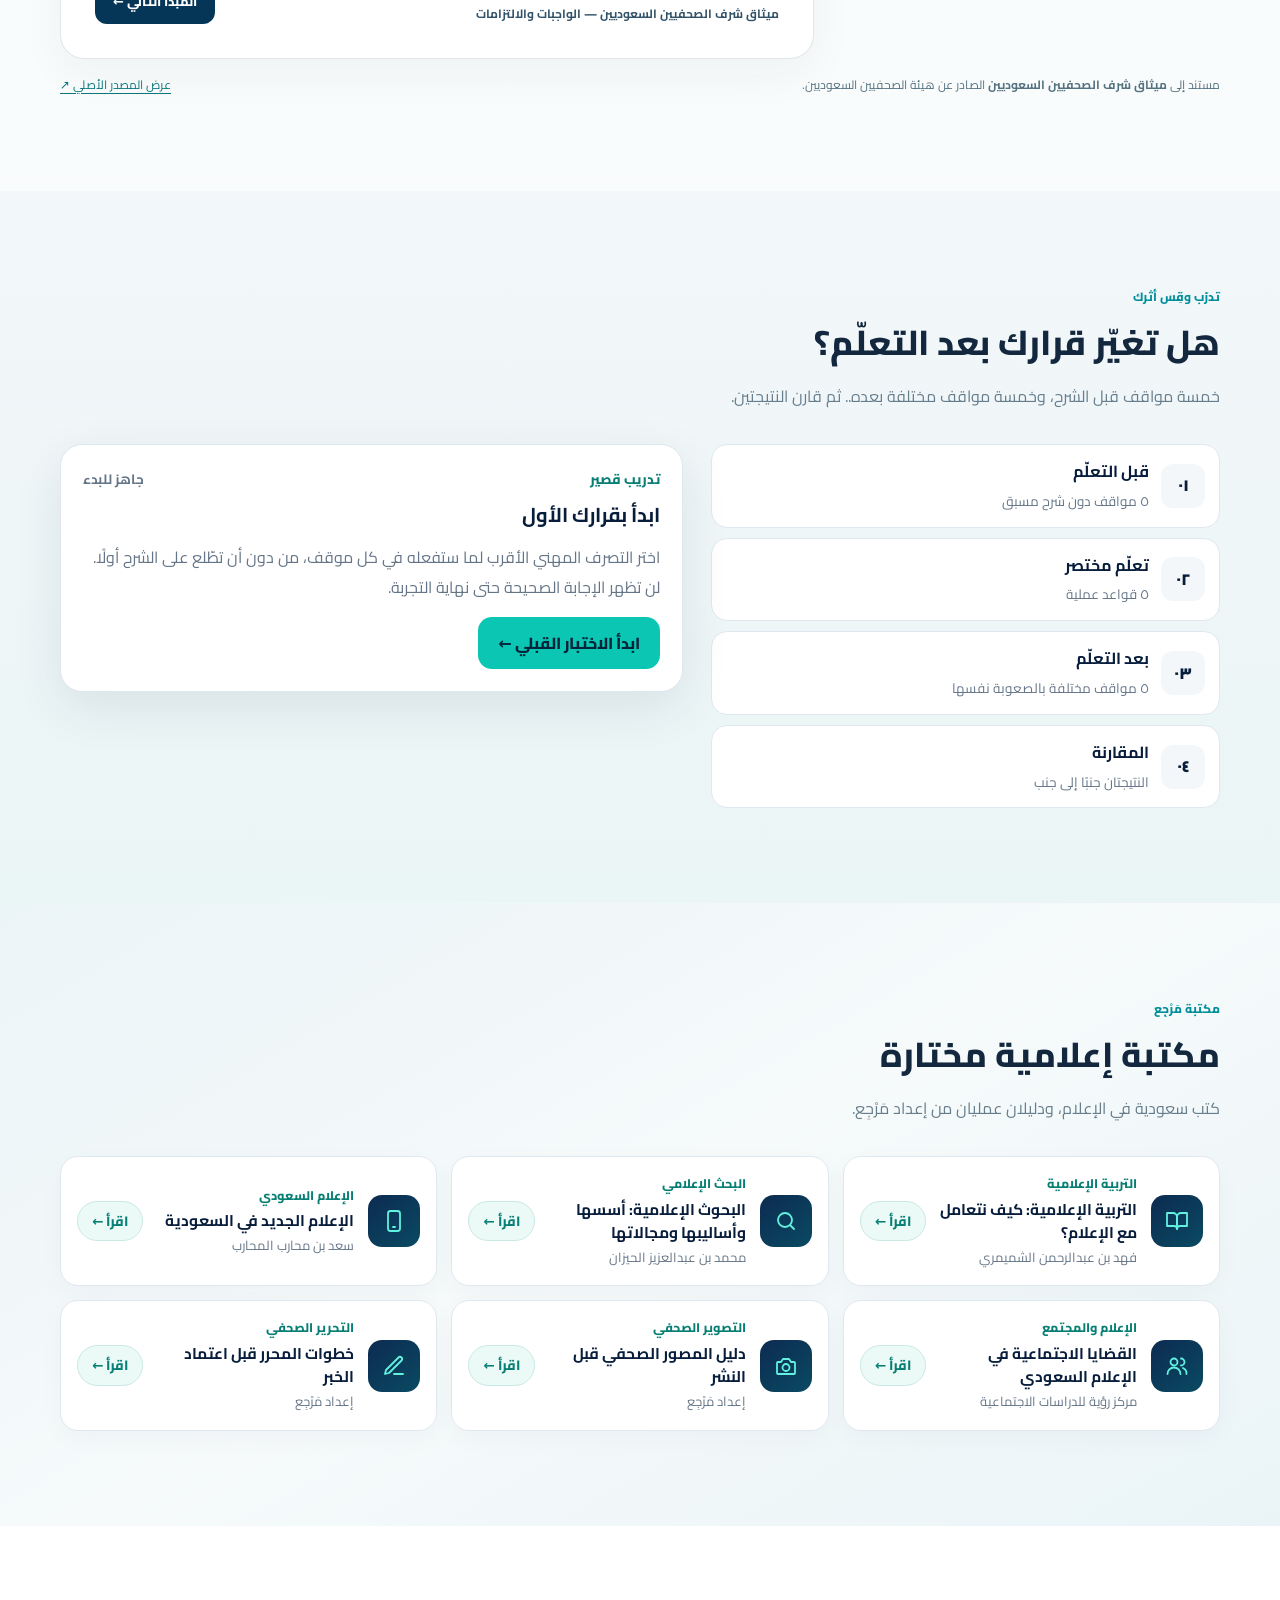
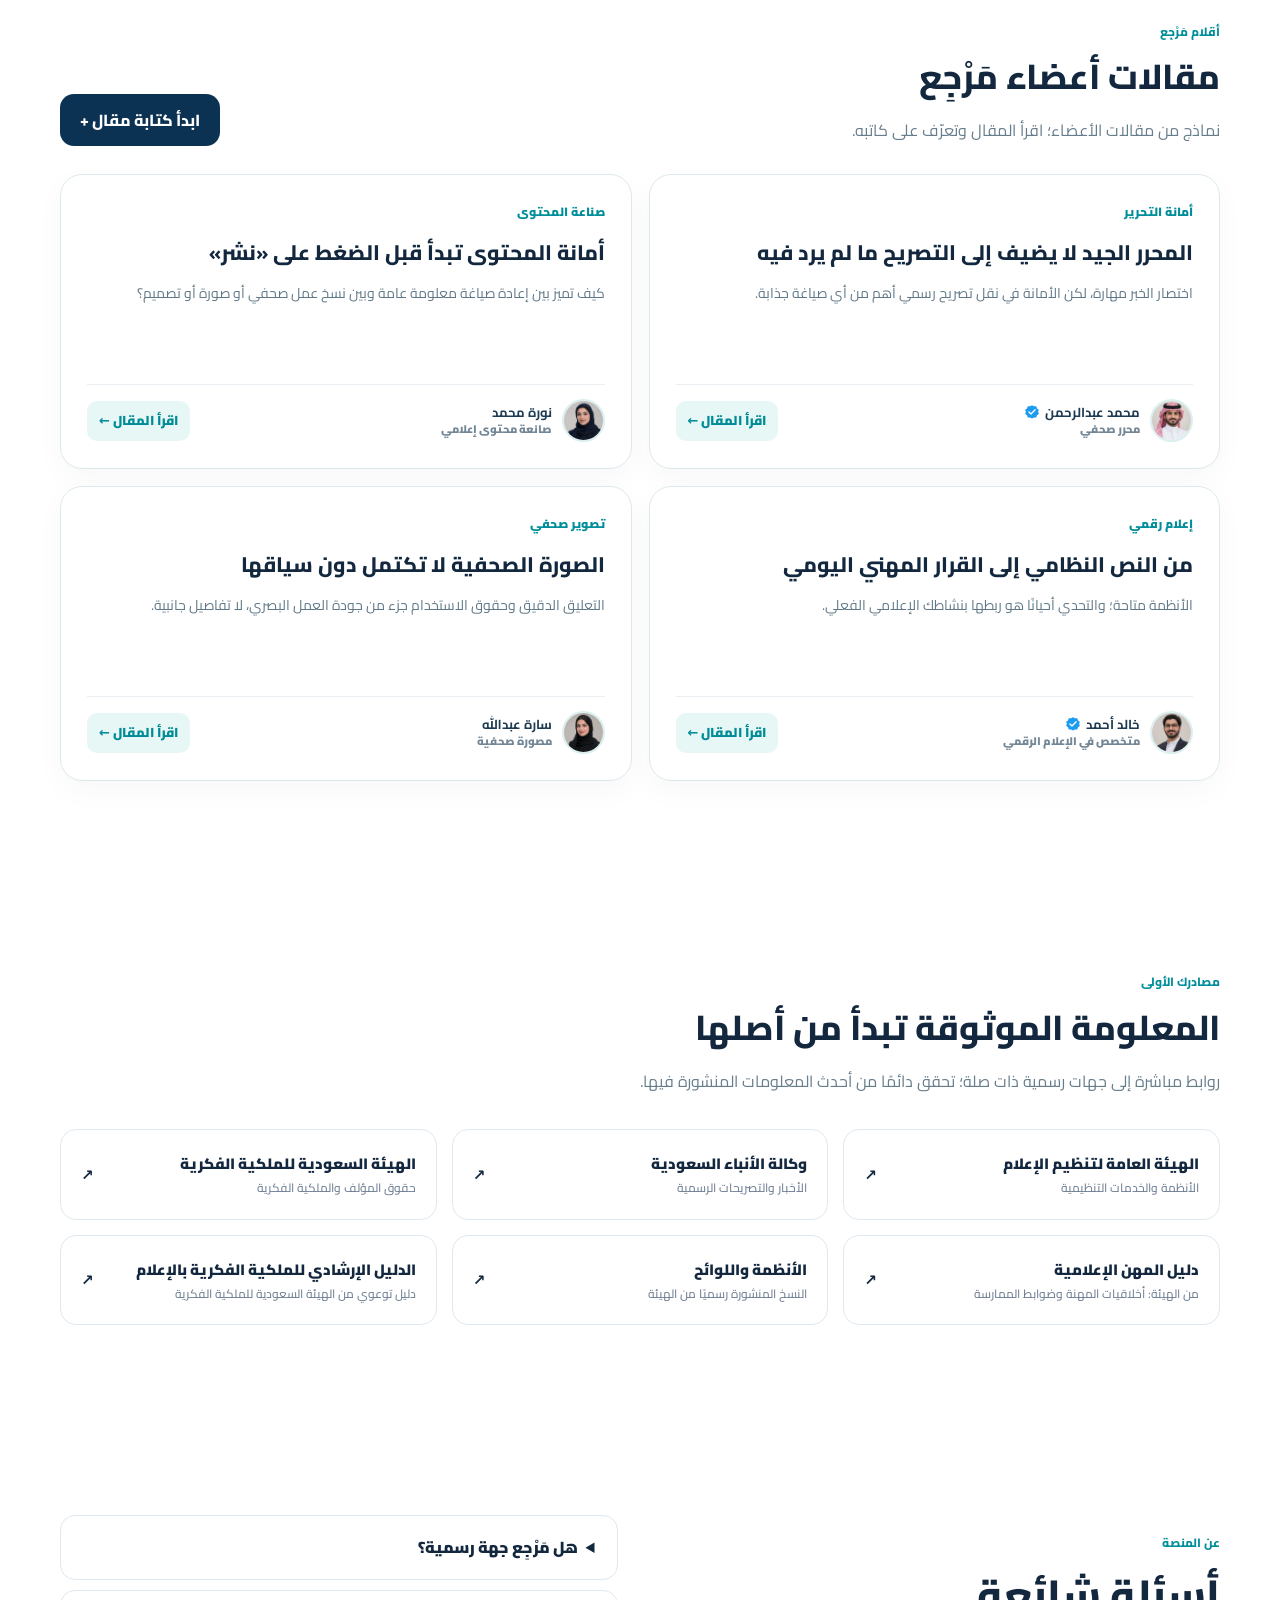
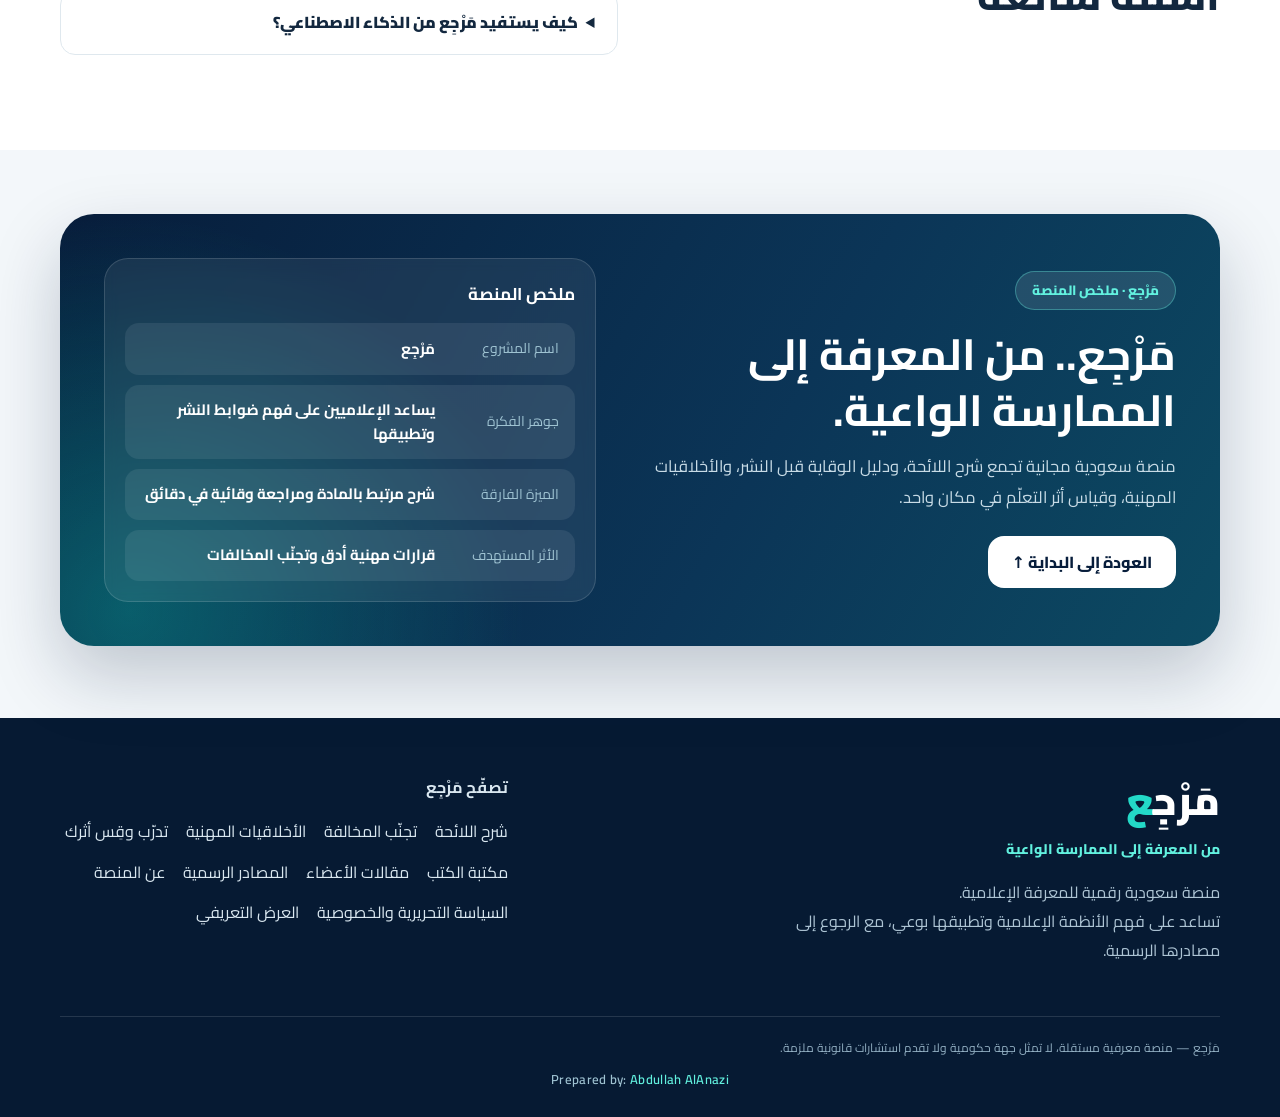
==== commit 81086eeb: "Update index.html" ====
--- a/index.html
+++ b/index.html
@@ -42,6 +42,7 @@
         </nav>
     <main>
       <section class="hero" id="home">
+        <canvas aria-hidden="true" class="hero-net" id="heroNet"></canvas>
         <div aria-hidden="true" class="editorial-field">
           <span class="field-mark f1">▤</span><span class="field-mark f2">« »</span><span class="field-mark f3">§</span><span class="field-mark f4">؟</span
           ><span class="field-mark f5">▧</span
@@ -824,5 +825,6 @@
     <script src="js/v3.js"></script>
     <script src="js/ambient.js"></script>
     <script src="js/markdots.js"></script>
+    <script src="js/heronet.js"></script>
   </body>
 </html>
--- a/css/v3.css
+++ b/css/v3.css
@@ -805,3 +805,22 @@
     height: 180px;
   }
 }
+/* الواجهة الأولى: نفس خلفية العرض التعريفي (تدرّج كحلي + شبكة نقاط متصلة) */
+.hero {
+  background: radial-gradient(circle at 78% 12%, #115c72 0%, transparent 42%), radial-gradient(circle at 12% 88%, #0b4a78 0%, transparent 40%), linear-gradient(140deg, #051730, #0a3155 62%, #06213c);
+}
+.hero::before,
+.hero::after,
+.hero .editorial-field,
+.hero .orb {
+  display: none;
+}
+.hero .hero-net {
+  position: absolute;
+  inset: 0;
+  z-index: 0;
+  width: 100%;
+  height: 100%;
+  display: block;
+  pointer-events: none;
+}
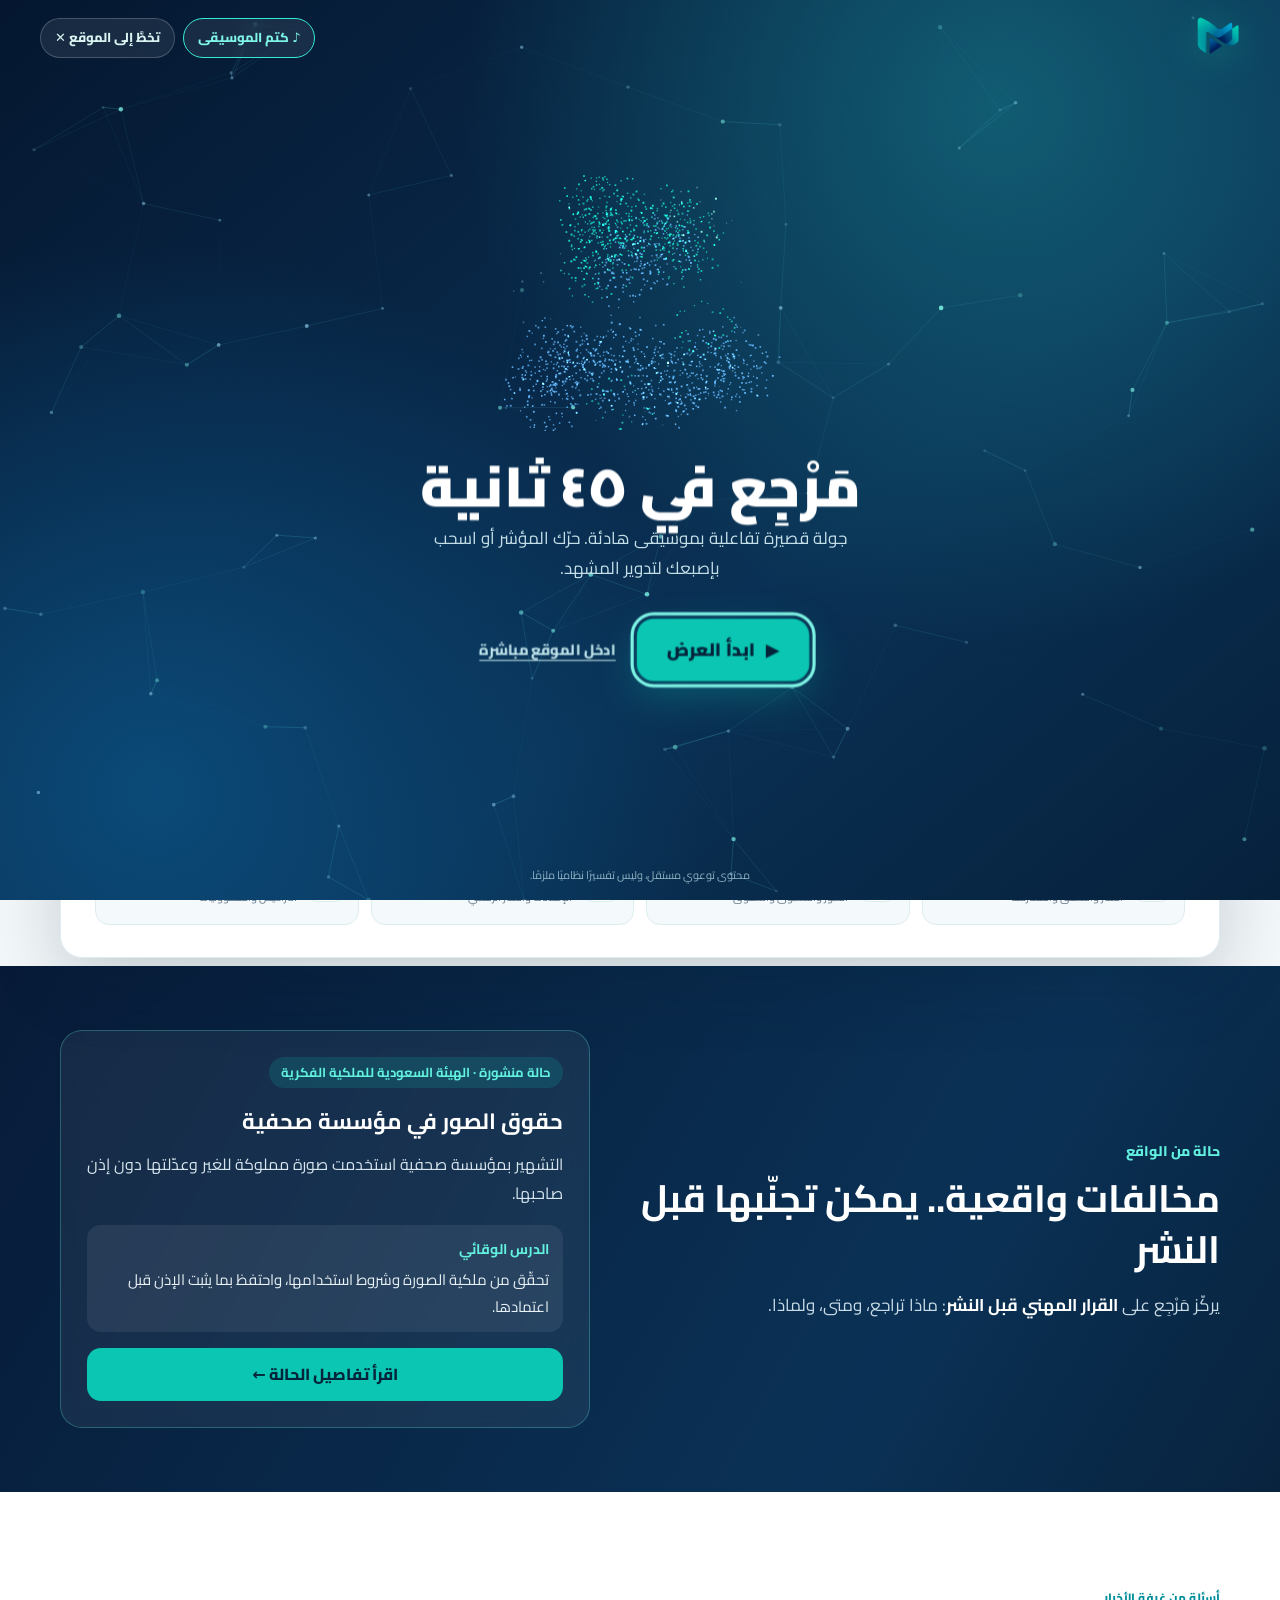
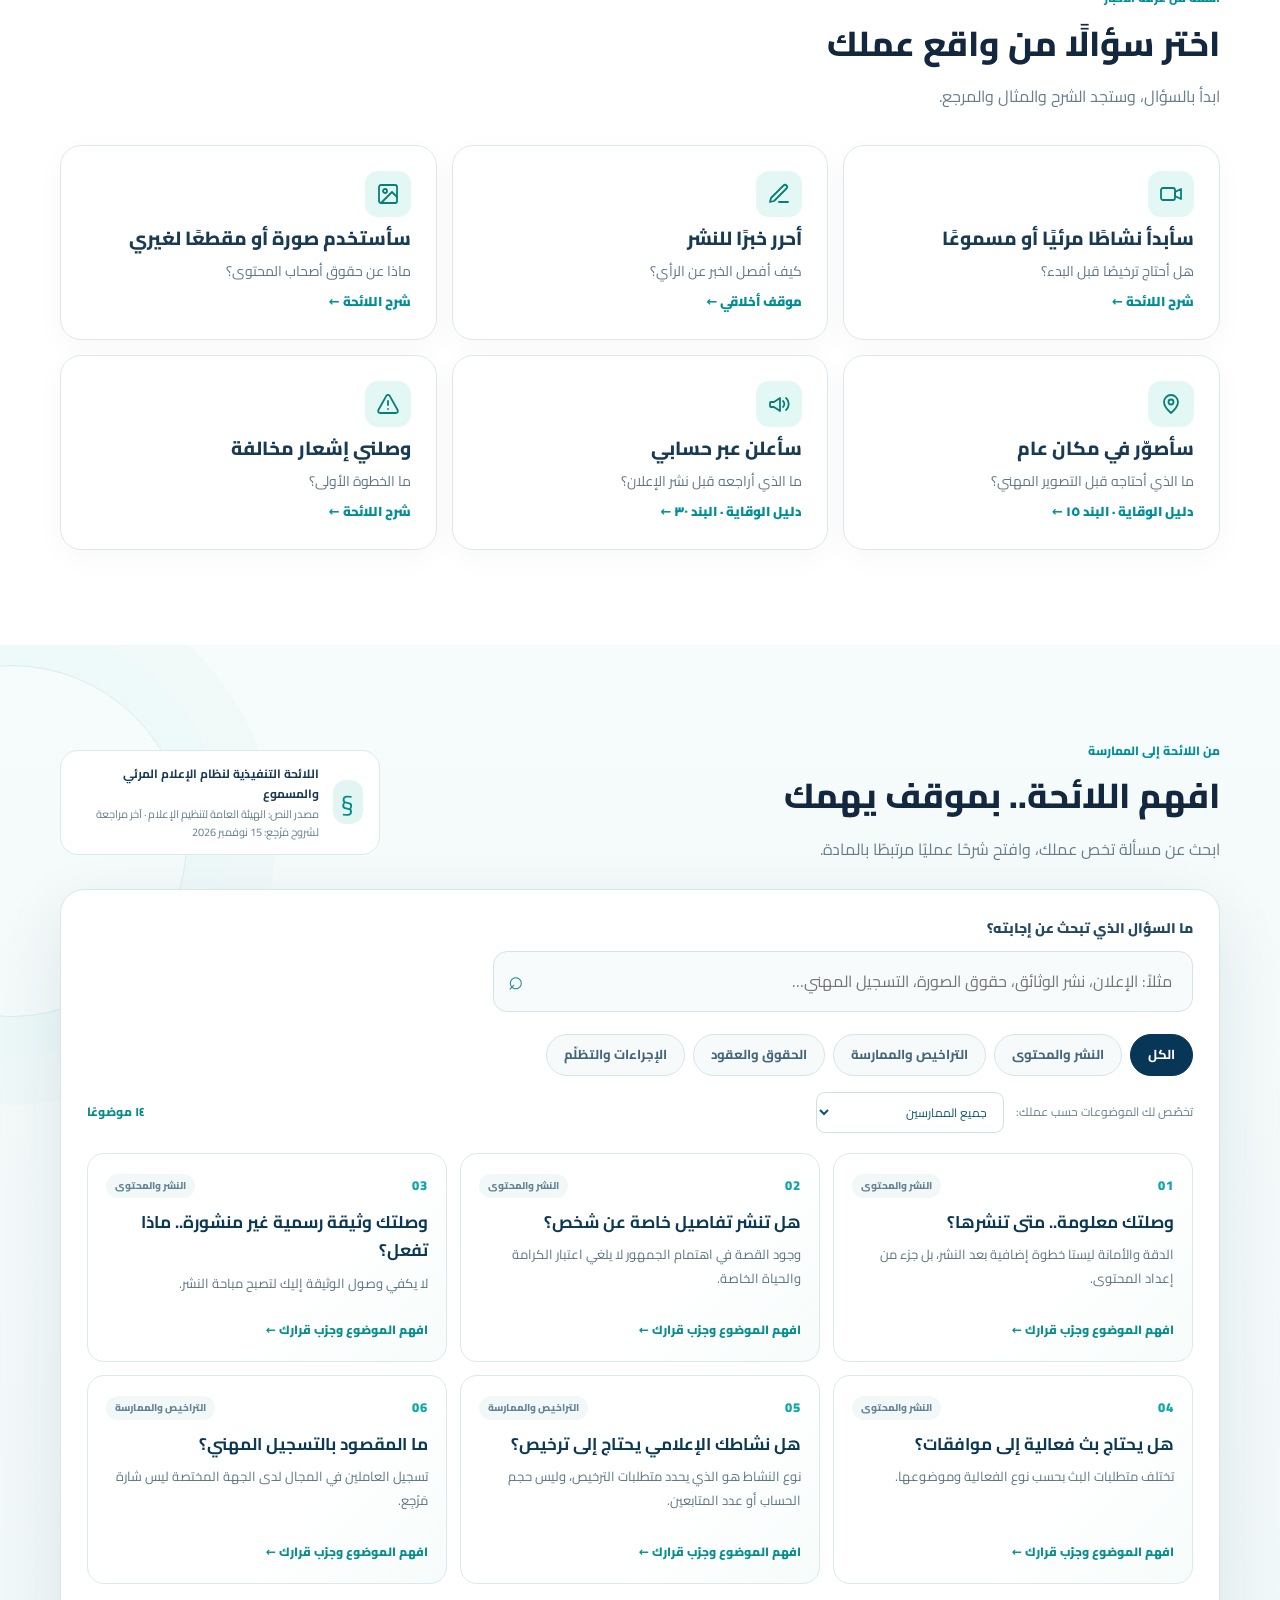
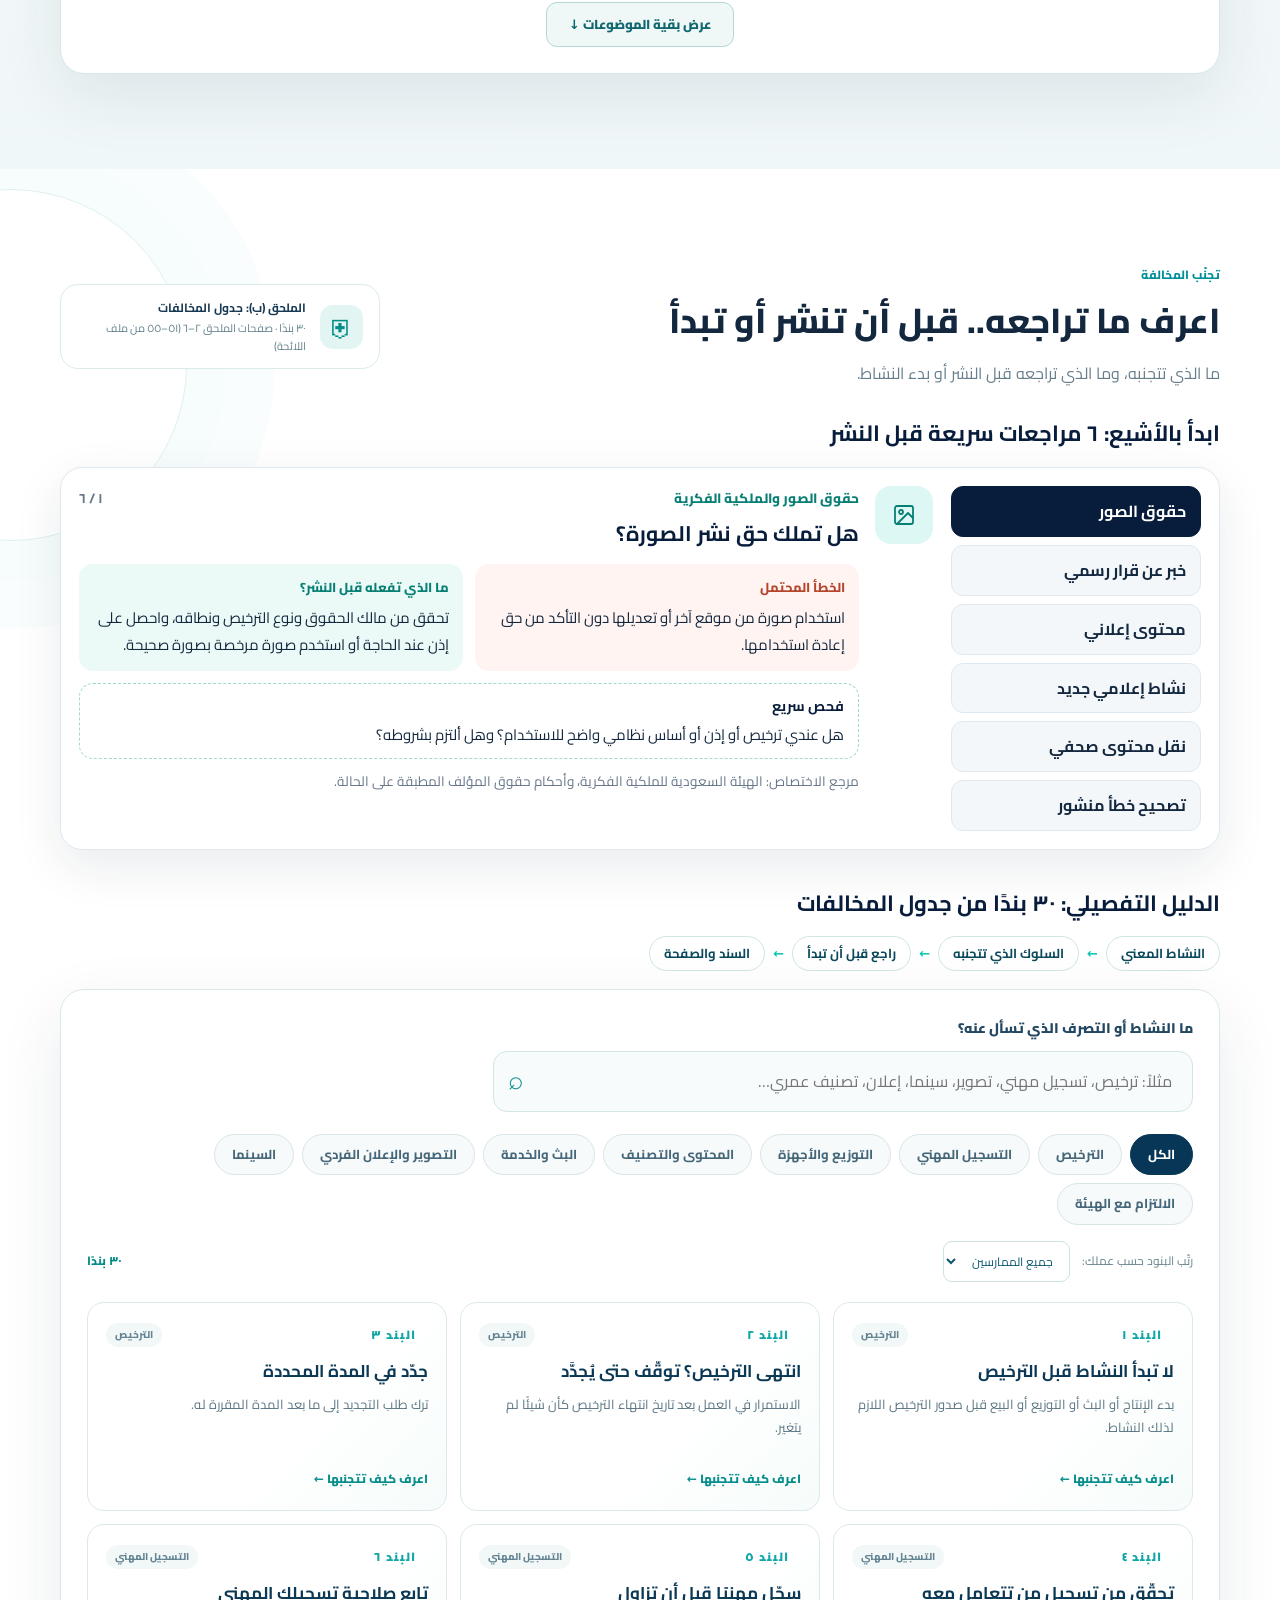
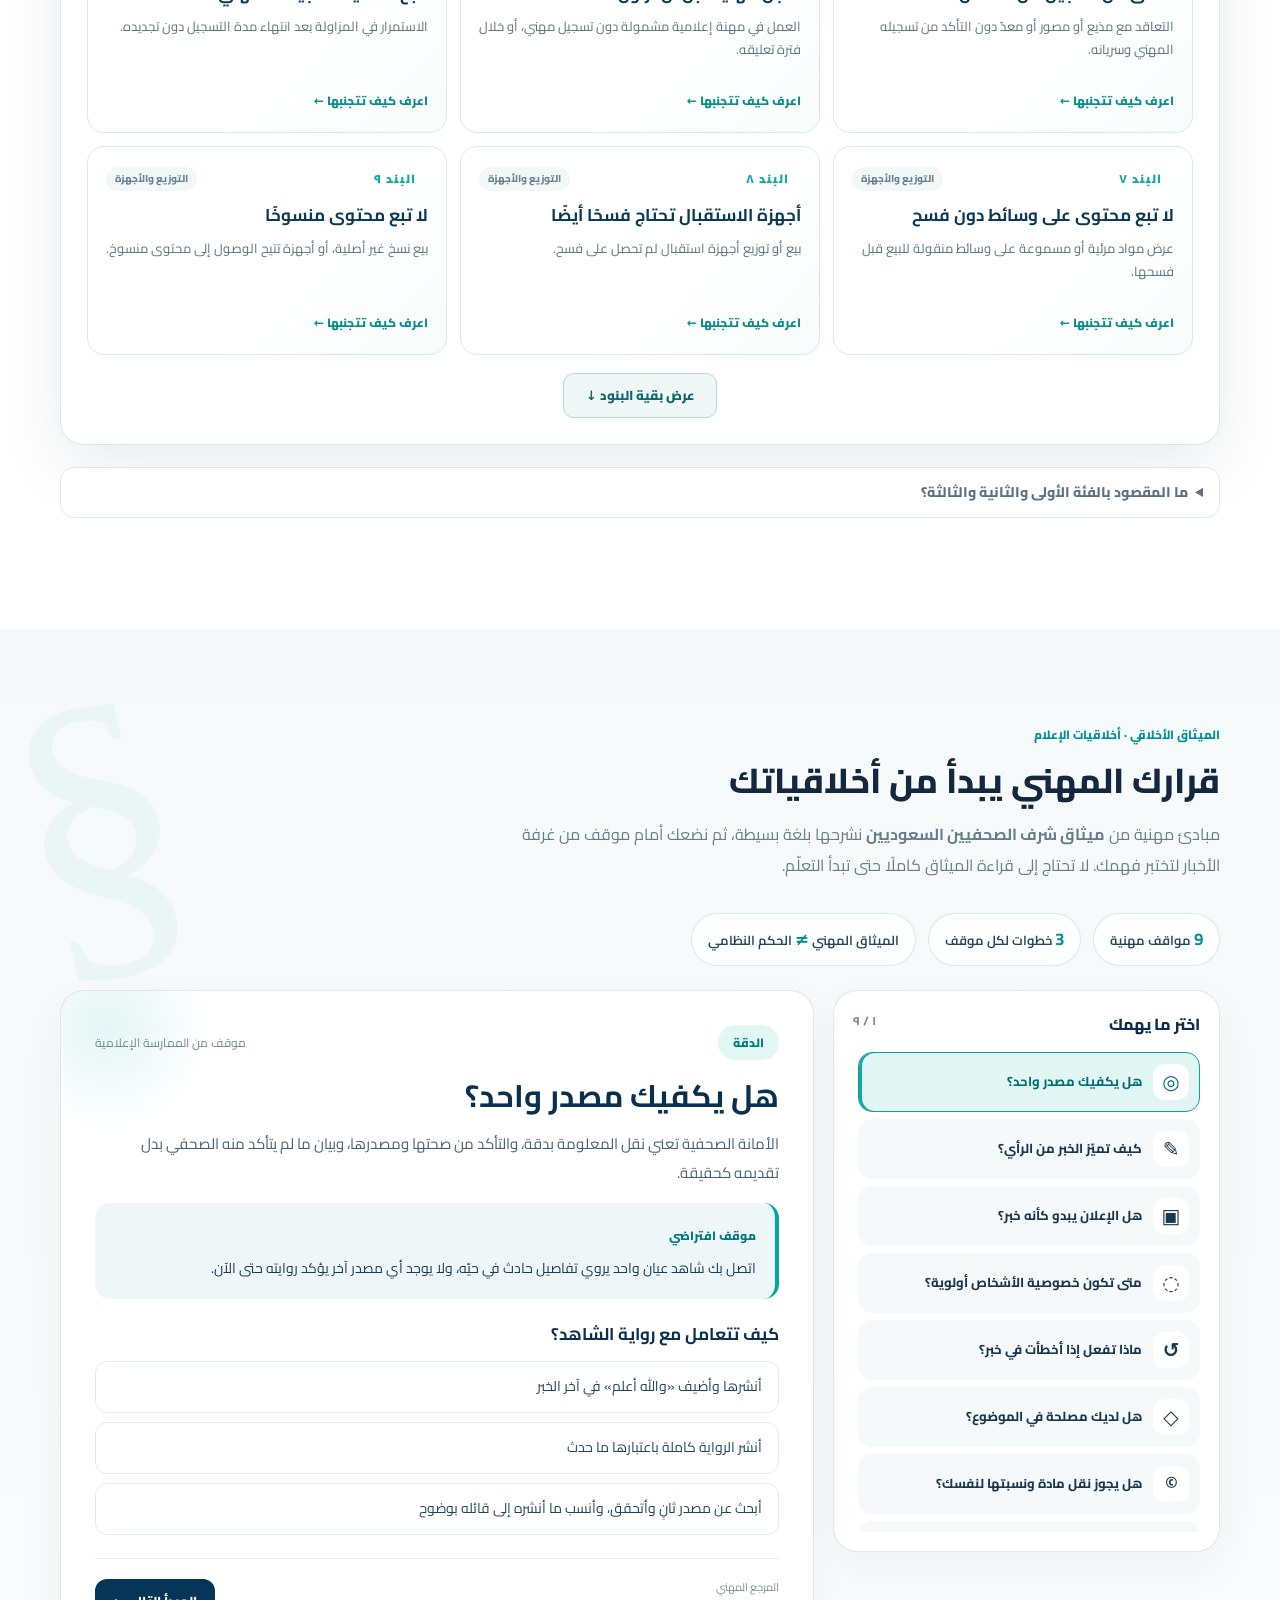
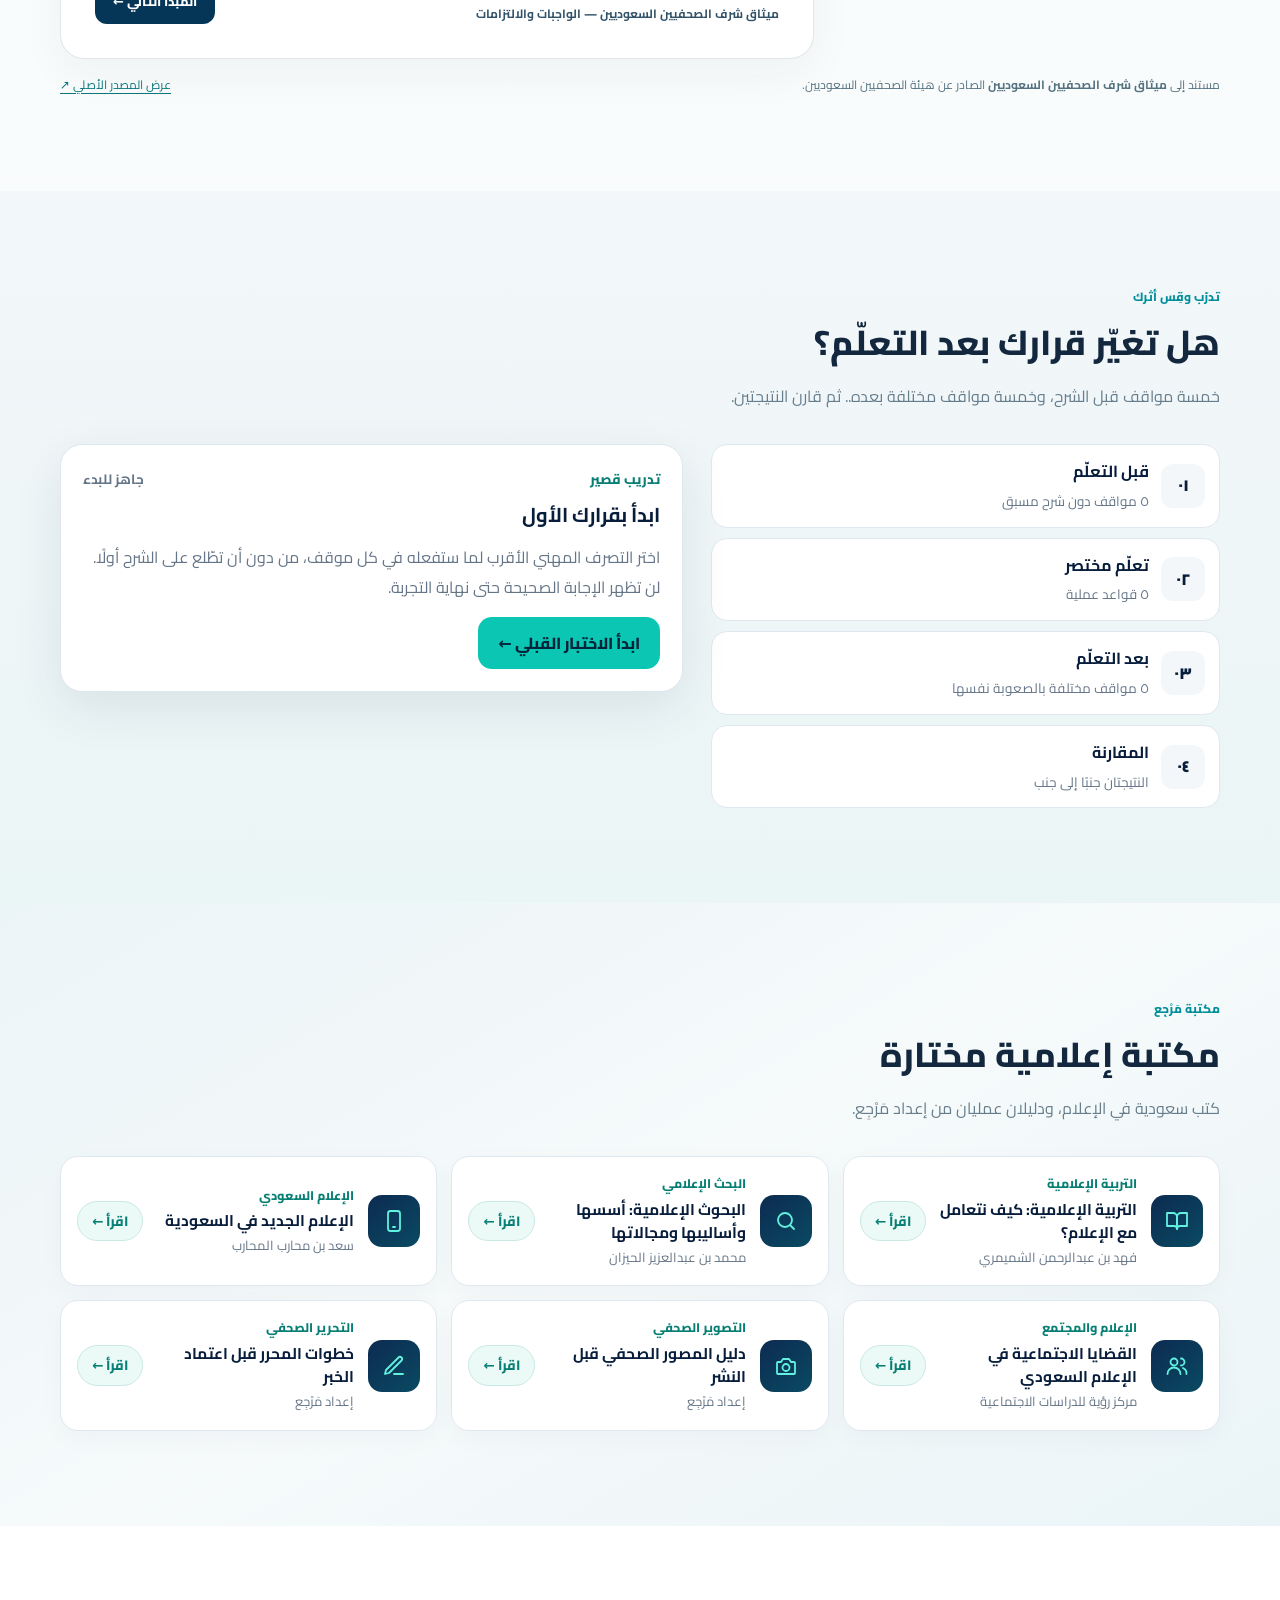
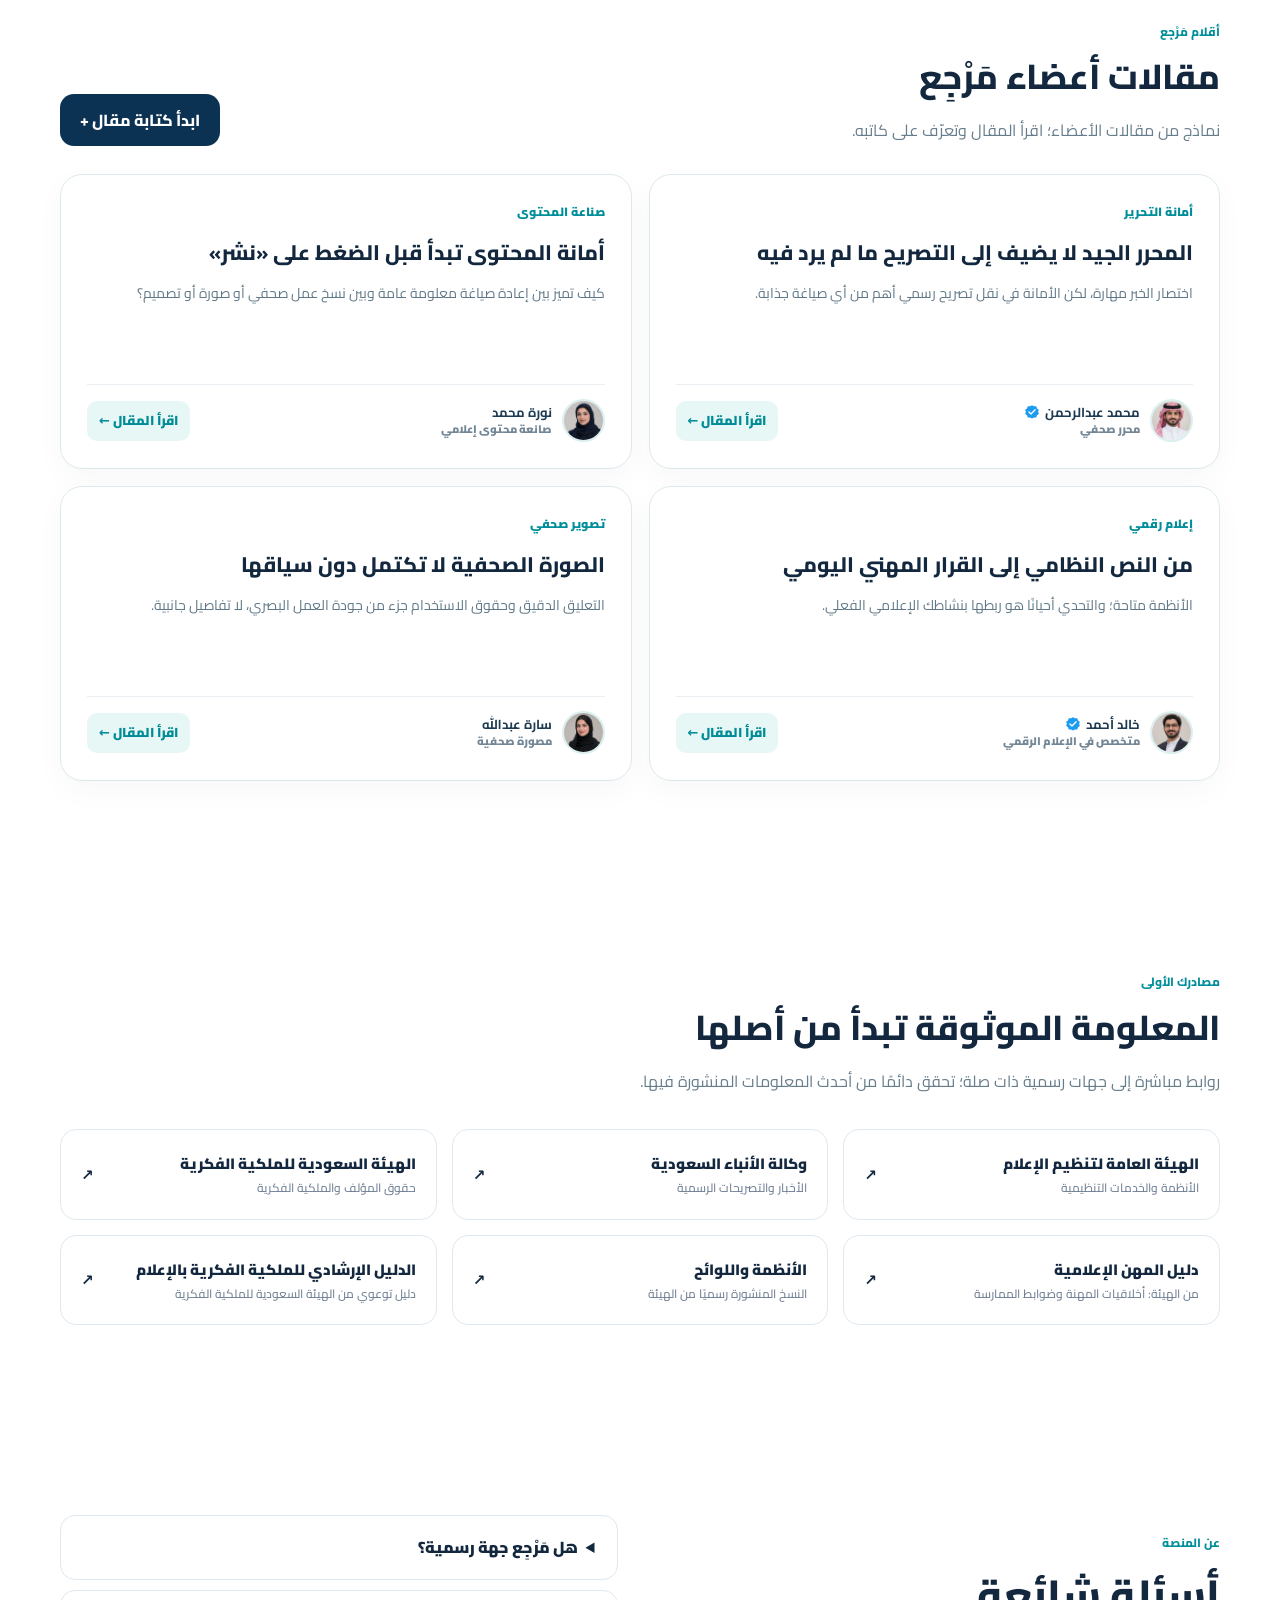
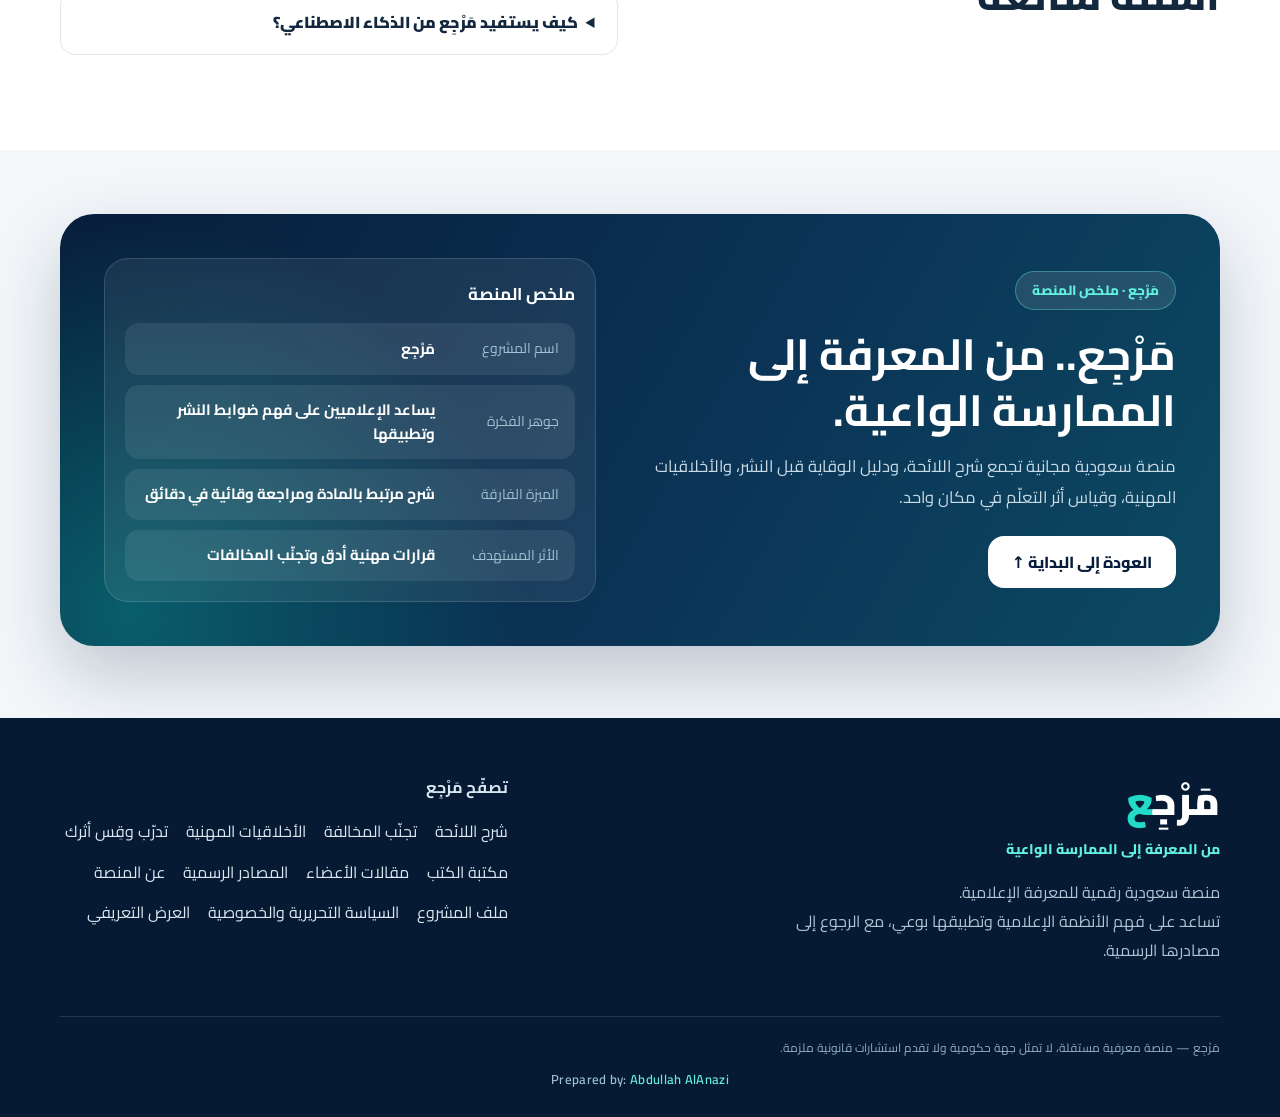
==== commit 03c85d39: "Update index.html" ====
--- a/index.html
+++ b/index.html
@@ -26,7 +26,7 @@
       <nav class="nav wrap">
         <a aria-label="الصفحة الرئيسية مَرْجِع" class="brand" href="#home"><img alt="شعار مَرْجِع — المنصة المعرفية للإعلام" src="assets/logo.webp" width="720" height="233" /></a><button aria-expanded="false" aria-label="فتح القائمة" class="menu" id="menu">☰</button>
         <div class="links" id="links">
-              <a href="#regulations">الأنظمة</a><a href="#prevention">تجنّب المخالفة</a><a href="#ethics">الأخلاقيات</a><a href="#quiz">التدريب</a><a href="#library">المكتبة</a><a href="#writers">المقالات</a>
+              <a href="#regulations">الأنظمة</a><a href="#prevention">تجنّب المخالفة</a><a href="#ethics">الأخلاقيات</a><a href="#quiz">التدريب</a><a href="#library">المكتبة</a><a href="#writers">المقالات</a><a href="project.html">ملف المشروع</a>
             </div>
             <button class="navcta" data-open-intro type="button"><span aria-hidden="true">▶</span> شاهد التعريف</button>
       </nav>
@@ -638,7 +638,7 @@
           <div>
             <strong>تصفّح مَرْجِع</strong>
             <div class="footlinks" style="margin-top: 15px">
-              <a href="#regulations">شرح اللائحة</a><a href="#prevention">تجنّب المخالفة</a><a href="#ethics">الأخلاقيات المهنية</a><a href="#quiz">تدرّب وقِس أثرك</a><a href="#library">مكتبة الكتب</a><a href="#writers">مقالات الأعضاء</a><a href="#sources">المصادر الرسمية</a><a href="#about">عن المنصة</a><button class="footlink-btn" data-open-policy type="button">السياسة التحريرية والخصوصية</button><button class="footlink-btn" data-open-intro type="button">العرض التعريفي</button>
+              <a href="#regulations">شرح اللائحة</a><a href="#prevention">تجنّب المخالفة</a><a href="#ethics">الأخلاقيات المهنية</a><a href="#quiz">تدرّب وقِس أثرك</a><a href="#library">مكتبة الكتب</a><a href="#writers">مقالات الأعضاء</a><a href="#sources">المصادر الرسمية</a><a href="#about">عن المنصة</a><a href="project.html">ملف المشروع</a><button class="footlink-btn" data-open-policy type="button">السياسة التحريرية والخصوصية</button><button class="footlink-btn" data-open-intro type="button">العرض التعريفي</button>
             </div>
           </div>
         </div>
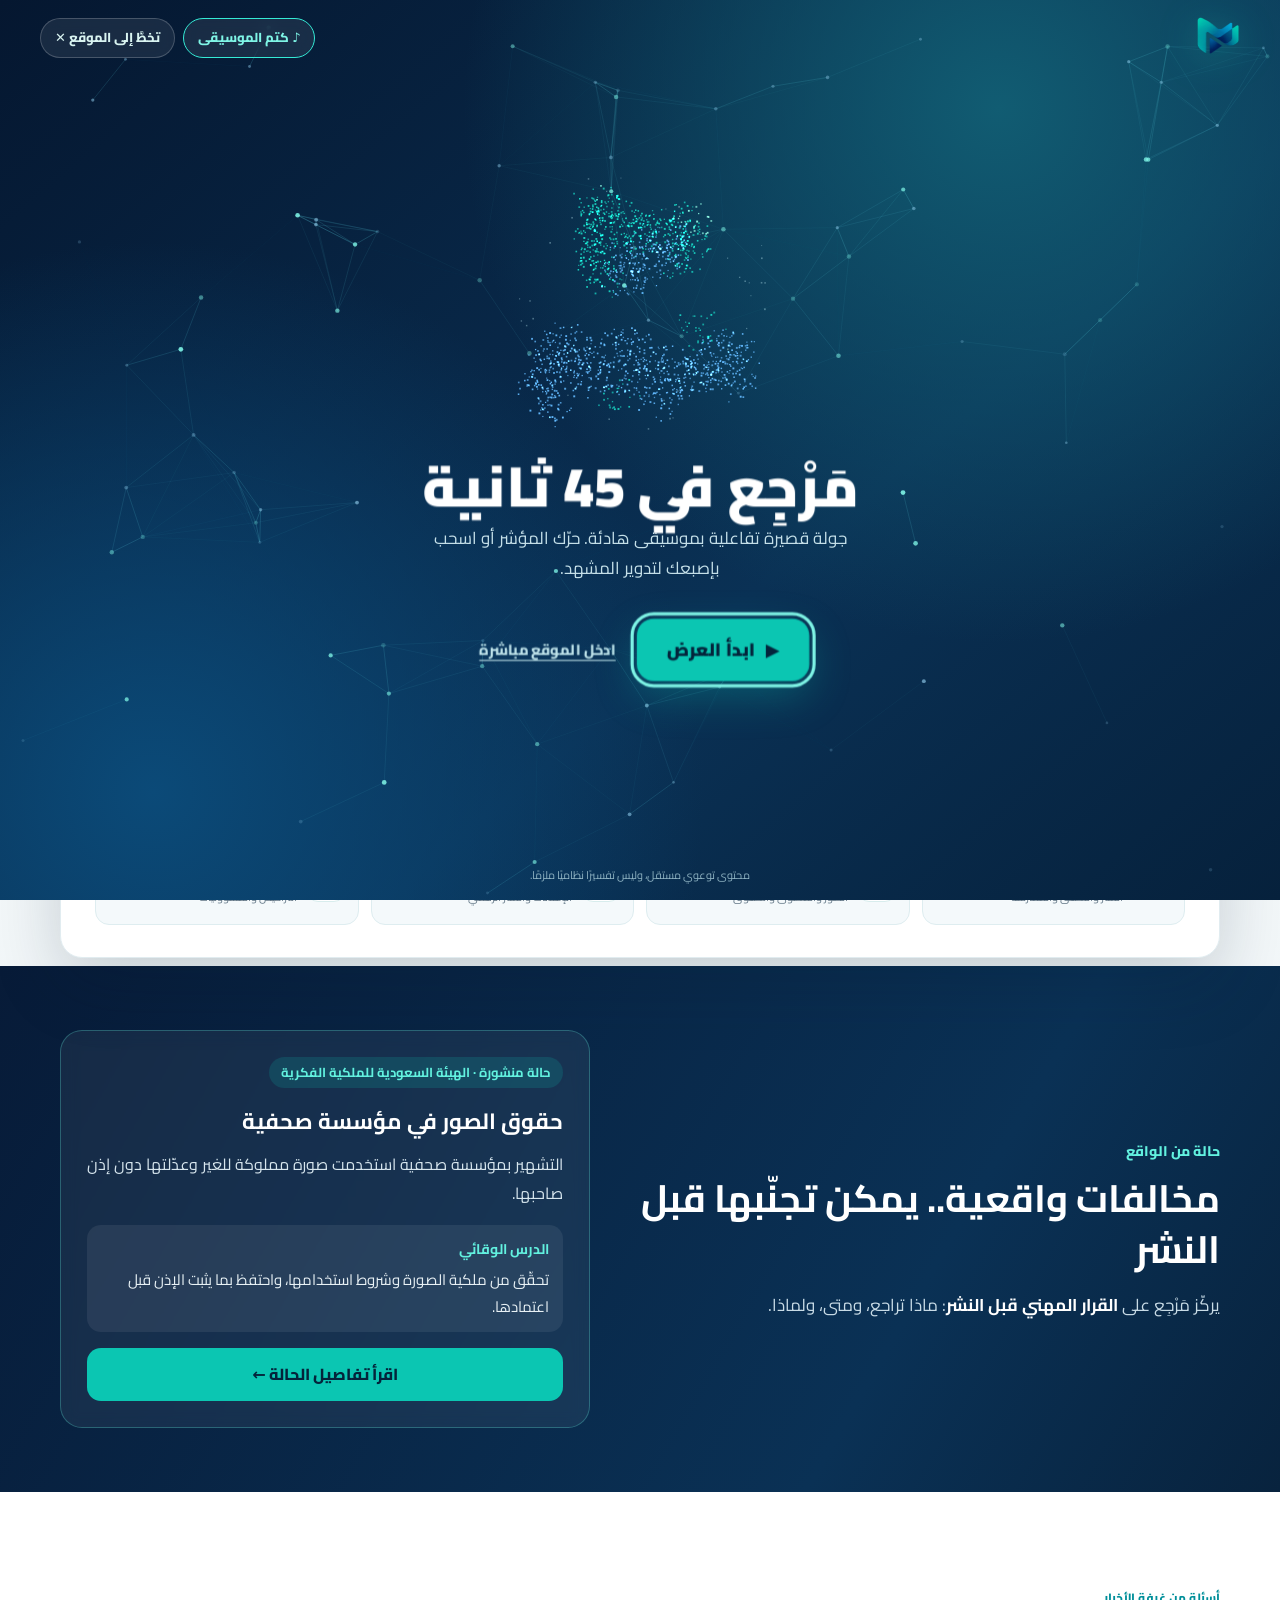
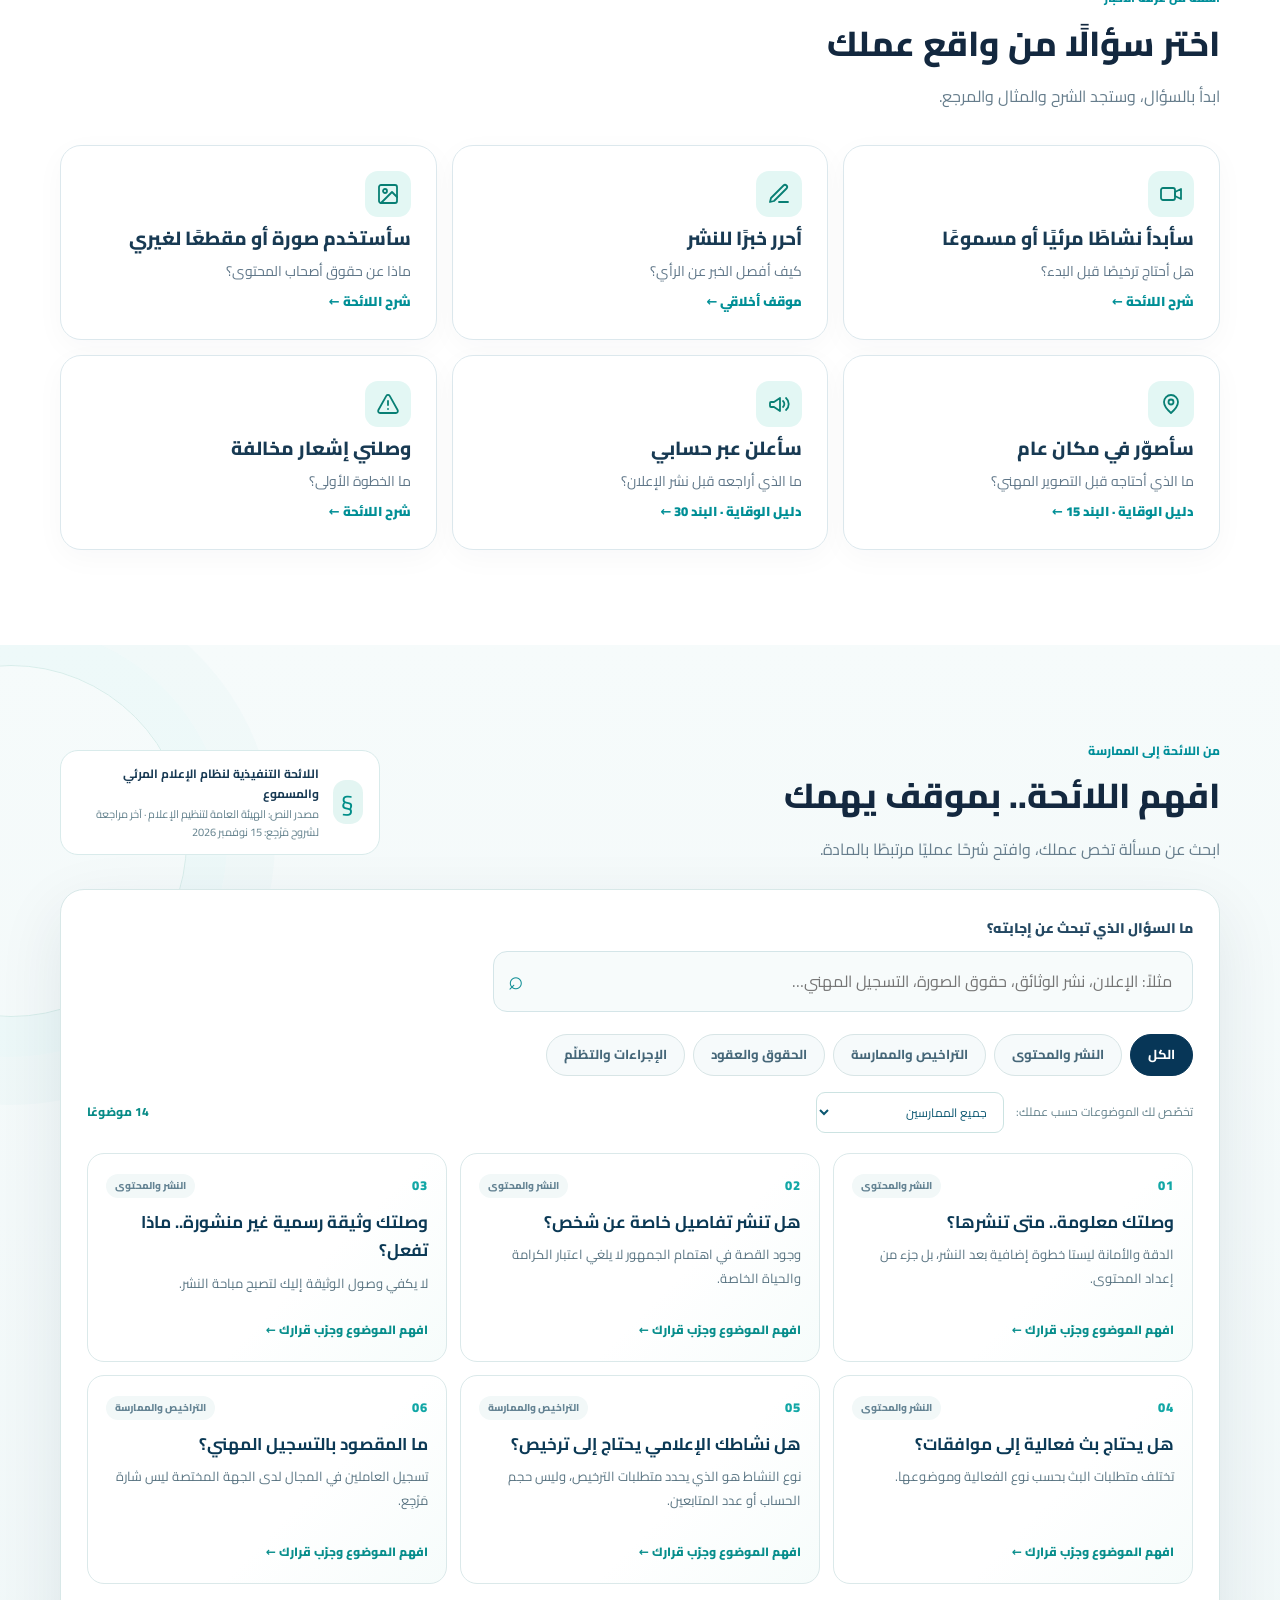
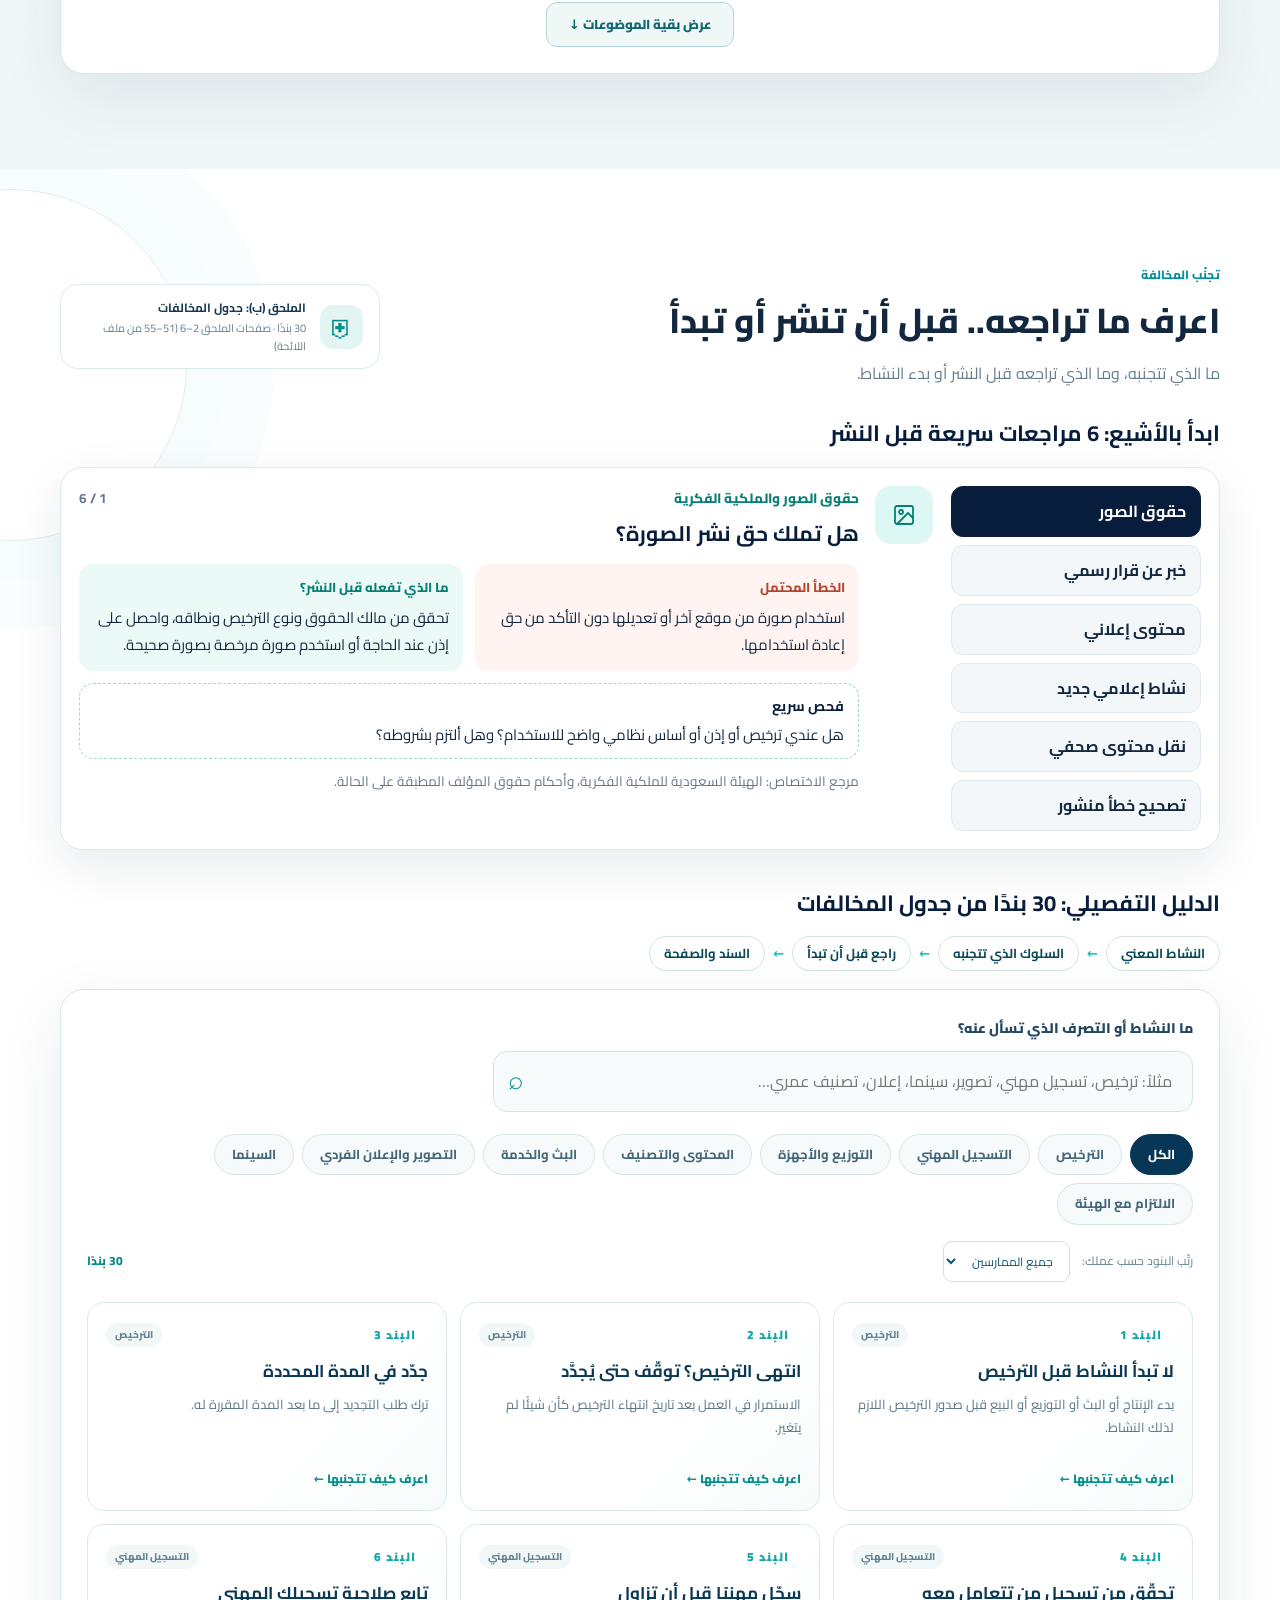
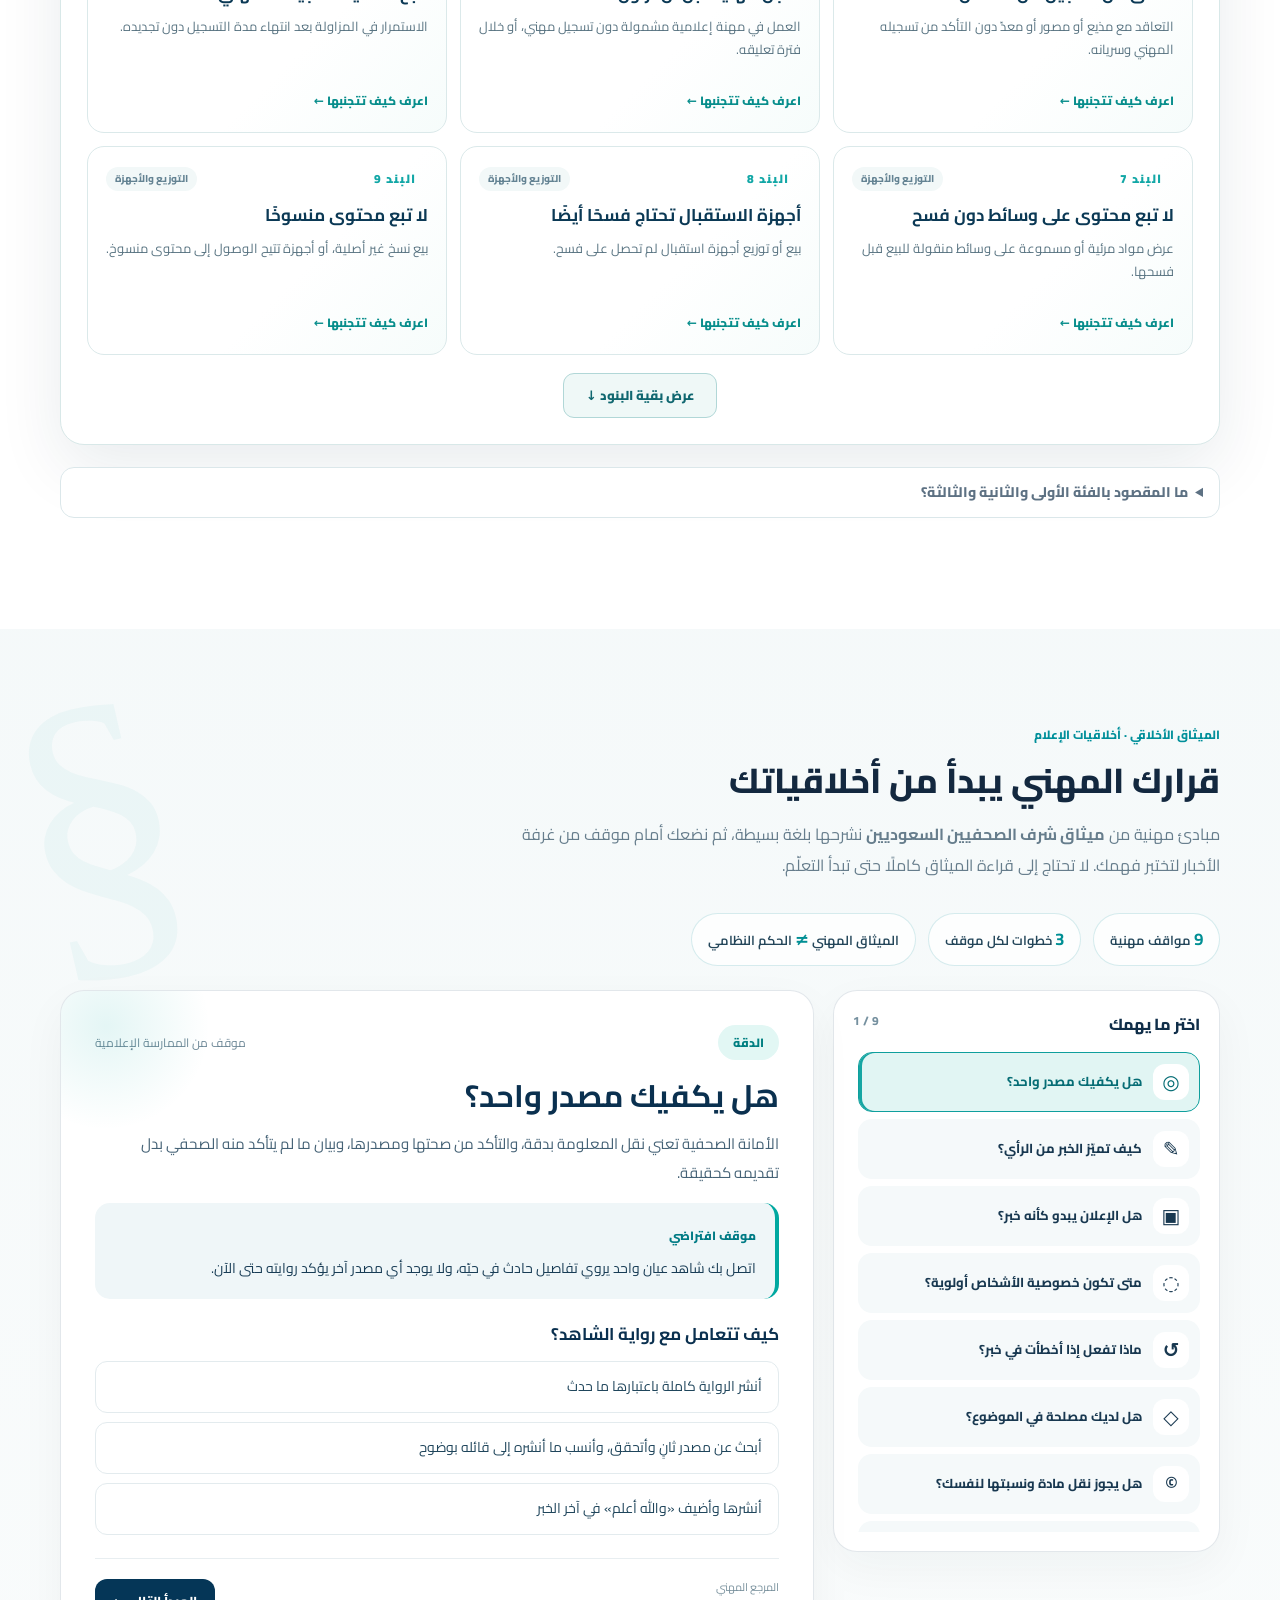
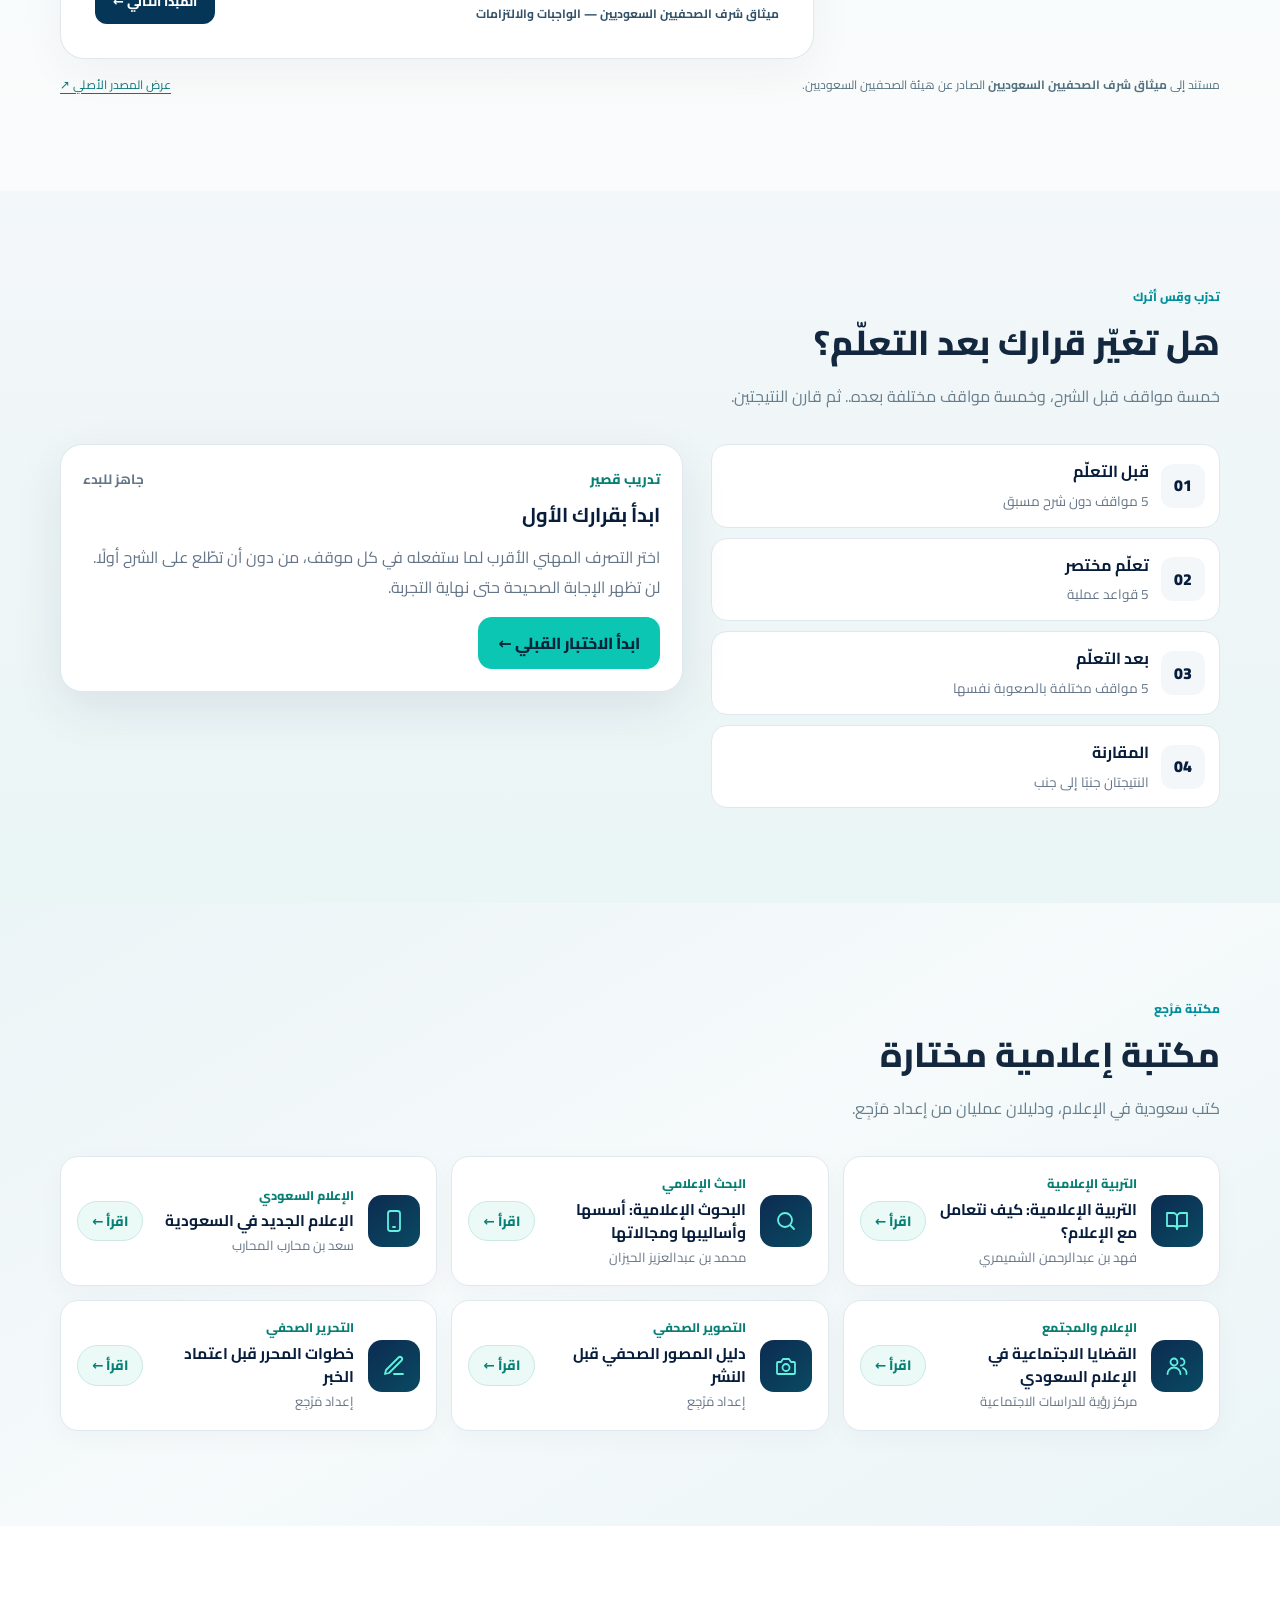
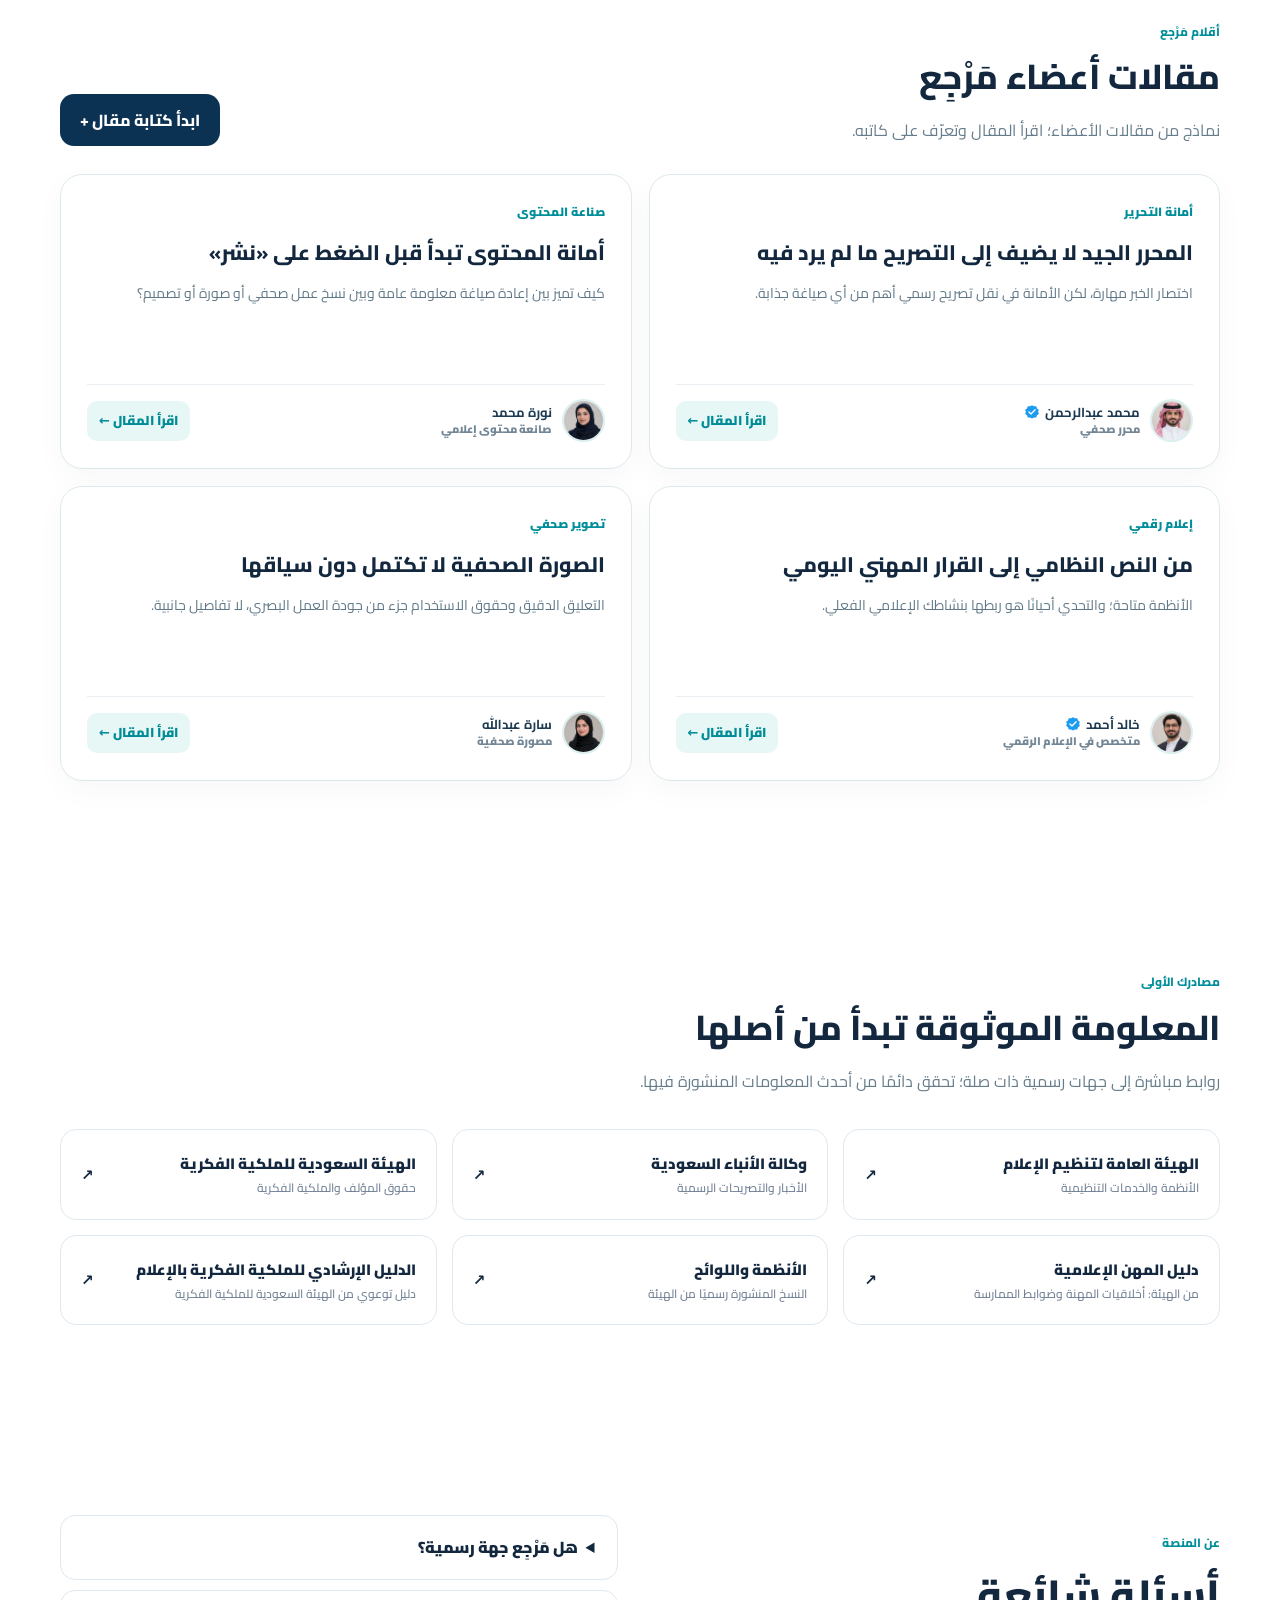
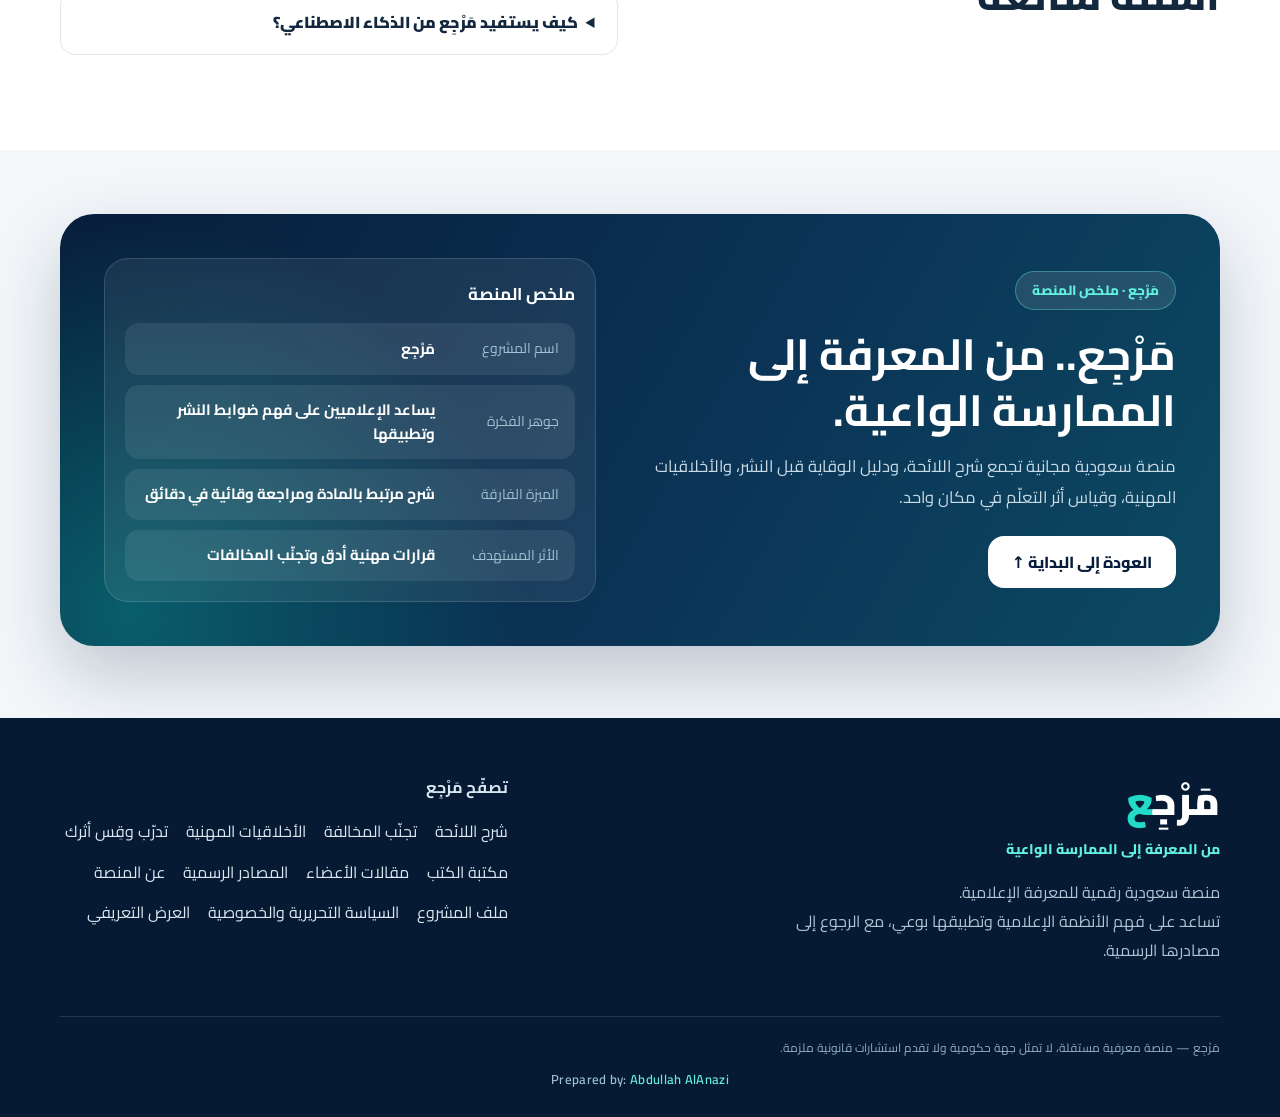
==== commit c2c75fb4: "Update index.html" ====
--- a/index.html
+++ b/index.html
@@ -62,7 +62,7 @@
               مَرْجِع منصة سعودية رقمية ومجانية، تساعد الصحفيين والمصورين وصنّاع المحتوى على تحويل الضوابط الإعلامية إلى خطوات عملية قبل النشر، عبر شروح موثقة
               ومواقف تطبيقية واختبارات قصيرة.
             </p>
-            <div class="actions"><a class="btn primary" href="#regulations">ابدأ بفهم الأنظمة ←</a><a class="btn secondary" href="#prevention">تجنّب المخالفة</a><button class="btn ghost" data-open-intro type="button"><span aria-hidden="true" class="play-dot">▶</span> التعريف في ٤٥ ثانية</button></div>
+            <div class="actions"><a class="btn primary" href="#regulations">ابدأ بفهم الأنظمة ←</a><a class="btn secondary" href="#prevention">تجنّب المخالفة</a><button class="btn ghost" data-open-intro type="button"><span aria-hidden="true" class="play-dot">▶</span> التعريف في 45 ثانية</button></div>
             <div class="hero-hint">توعية وتعلّم مهني · لا يحل محل الجهات التنظيمية أو نصوصها الرسمية</div>
           </div>
           <div aria-hidden="true" class="hero-art">
@@ -78,7 +78,7 @@
             <h2>وش مجالك في الإعلام؟</h2>
             <p>اختر تخصصك؛ نرتّب لك شروح اللائحة ودليل تجنّب المخالفة بحسب عملك.</p>
           </div>
-          <span class="entry-counter">٤ تخصصات</span>
+          <span class="entry-counter">4 تخصصات</span>
         </div>
         <div class="marji-role-grid">
           <button class="marji-role" data-marji-role="محرر" type="button">
@@ -126,8 +126,8 @@
                 <button class="quick-card reveal" data-go-lesson="license" type="button"><span class="quick-icon"><svg aria-hidden="true" class="ui-ic" viewBox="0 0 24 24" fill="none" stroke="currentColor" stroke-width="1.8" stroke-linecap="round" stroke-linejoin="round"><rect x="2" y="6" width="14" height="12" rx="2"/><path d="m16 10 6-3v10l-6-3z"/></svg></span><strong>سأبدأ نشاطًا مرئيًا أو مسموعًا</strong><small>هل أحتاج ترخيصًا قبل البدء؟</small><span class="quick-go">شرح اللائحة ←</span></button>
                 <button class="quick-card reveal" data-go-ethics="opinion" type="button"><span class="quick-icon"><svg aria-hidden="true" class="ui-ic" viewBox="0 0 24 24" fill="none" stroke="currentColor" stroke-width="1.8" stroke-linecap="round" stroke-linejoin="round"><path d="M12 20h9"/><path d="M16.5 3.5a2.1 2.1 0 0 1 3 3L7 19l-4 1 1-4z"/></svg></span><strong>أحرر خبرًا للنشر</strong><small>كيف أفصل الخبر عن الرأي؟</small><span class="quick-go">موقف أخلاقي ←</span></button>
                 <button class="quick-card reveal" data-go-lesson="rights" type="button"><span class="quick-icon"><svg aria-hidden="true" class="ui-ic" viewBox="0 0 24 24" fill="none" stroke="currentColor" stroke-width="1.8" stroke-linecap="round" stroke-linejoin="round"><rect x="3" y="3" width="18" height="18" rx="2"/><circle cx="9" cy="9" r="2"/><path d="m21 15-5-5L5 21"/></svg></span><strong>سأستخدم صورة أو مقطعًا لغيري</strong><small>ماذا عن حقوق أصحاب المحتوى؟</small><span class="quick-go">شرح اللائحة ←</span></button>
-                <button class="quick-card reveal" data-go-prevent="15" type="button"><span class="quick-icon"><svg aria-hidden="true" class="ui-ic" viewBox="0 0 24 24" fill="none" stroke="currentColor" stroke-width="1.8" stroke-linecap="round" stroke-linejoin="round"><path d="M12 21s-7-6.1-7-11a7 7 0 0 1 14 0c0 4.9-7 11-7 11z"/><circle cx="12" cy="10" r="2.5"/></svg></span><strong>سأصوّر في مكان عام</strong><small>ما الذي أحتاجه قبل التصوير المهني؟</small><span class="quick-go">دليل الوقاية · البند ١٥ ←</span></button>
-                <button class="quick-card reveal" data-go-prevent="30" type="button"><span class="quick-icon"><svg aria-hidden="true" class="ui-ic" viewBox="0 0 24 24" fill="none" stroke="currentColor" stroke-width="1.8" stroke-linecap="round" stroke-linejoin="round"><path d="M3 11v3a1 1 0 0 0 1 1h3l6 4V6L7 10H4a1 1 0 0 0-1 1z"/><path d="M16 9a4 4 0 0 1 0 6"/><path d="M19 6a8 8 0 0 1 0 12"/></svg></span><strong>سأعلن عبر حسابي</strong><small>ما الذي أراجعه قبل نشر الإعلان؟</small><span class="quick-go">دليل الوقاية · البند ٣٠ ←</span></button>
+                <button class="quick-card reveal" data-go-prevent="15" type="button"><span class="quick-icon"><svg aria-hidden="true" class="ui-ic" viewBox="0 0 24 24" fill="none" stroke="currentColor" stroke-width="1.8" stroke-linecap="round" stroke-linejoin="round"><path d="M12 21s-7-6.1-7-11a7 7 0 0 1 14 0c0 4.9-7 11-7 11z"/><circle cx="12" cy="10" r="2.5"/></svg></span><strong>سأصوّر في مكان عام</strong><small>ما الذي أحتاجه قبل التصوير المهني؟</small><span class="quick-go">دليل الوقاية · البند 15 ←</span></button>
+                <button class="quick-card reveal" data-go-prevent="30" type="button"><span class="quick-icon"><svg aria-hidden="true" class="ui-ic" viewBox="0 0 24 24" fill="none" stroke="currentColor" stroke-width="1.8" stroke-linecap="round" stroke-linejoin="round"><path d="M3 11v3a1 1 0 0 0 1 1h3l6 4V6L7 10H4a1 1 0 0 0-1 1z"/><path d="M16 9a4 4 0 0 1 0 6"/><path d="M19 6a8 8 0 0 1 0 12"/></svg></span><strong>سأعلن عبر حسابي</strong><small>ما الذي أراجعه قبل نشر الإعلان؟</small><span class="quick-go">دليل الوقاية · البند 30 ←</span></button>
                 <button class="quick-card reveal" data-go-lesson="sanctions" type="button"><span class="quick-icon"><svg aria-hidden="true" class="ui-ic" viewBox="0 0 24 24" fill="none" stroke="currentColor" stroke-width="1.8" stroke-linecap="round" stroke-linejoin="round"><path d="M10.3 3.9 2.4 18a2 2 0 0 0 1.7 3h15.8a2 2 0 0 0 1.7-3L13.7 3.9a2 2 0 0 0-3.4 0z"/><path d="M12 9v4M12 17h.01"/></svg></span><strong>وصلني إشعار مخالفة</strong><small>ما الخطوة الأولى؟</small><span class="quick-go">شرح اللائحة ←</span></button>
               </div>
             </div>
@@ -233,11 +233,11 @@
                 </div>
                 <div class="mr-reg-doc">
                   <span class="mr-reg-doc-icon">⛨</span>
-                  <div><b>الملحق (ب): جدول المخالفات</b><small>٣٠ بندًا · صفحات الملحق ٢–٦ (٥١–٥٥ من ملف اللائحة)</small></div>
+                  <div><b>الملحق (ب): جدول المخالفات</b><small>30 بندًا · صفحات الملحق 2–6 (51–55 من ملف اللائحة)</small></div>
                 </div>
               </div>
               <div class="qc-block reveal" id="quickChecks">
-                <div class="qc-title"><h3>ابدأ بالأشيع: ٦ مراجعات سريعة قبل النشر</h3></div>
+                <div class="qc-title"><h3>ابدأ بالأشيع: 6 مراجعات سريعة قبل النشر</h3></div>
                 <div class="qc-shell">
                   <div aria-label="اختر الموقف المهني" class="qc-tabs" role="group">
                     <button aria-pressed="true" data-qc="0" type="button">حقوق الصور</button>
@@ -262,7 +262,7 @@
                   </div>
                 </div>
               </div>
-              <h3 class="pv-detail-title reveal">الدليل التفصيلي: ٣٠ بندًا من جدول المخالفات</h3>
+              <h3 class="pv-detail-title reveal">الدليل التفصيلي: 30 بندًا من جدول المخالفات</h3>
               <div class="pv-flow reveal" aria-hidden="true"><span>النشاط المعني</span><i>←</i><span>السلوك الذي تتجنبه</span><i>←</i><span>راجع قبل أن تبدأ</span><i>←</i><span>السند والصفحة</span></div>
               <div class="mr-reg-shell reveal">
                 <div class="mr-reg-search">
@@ -286,7 +286,7 @@
               </div>
               <details class="pv-cats reveal">
                 <summary>ما المقصود بالفئة الأولى والثانية والثالثة؟</summary>
-                <p>يصنّف الملحق الأنشطة إلى ثلاث فئات، ولكل فئة حدّ أدنى مختلف للغرامة في بعض البنود (صفحة ٦ من الملحق).</p>
+                <p>يصنّف الملحق الأنشطة إلى ثلاث فئات، ولكل فئة حدّ أدنى مختلف للغرامة في بعض البنود (صفحة 6 من الملحق).</p>
                 <div class="pv-cats-grid" id="pvCats"></div>
               </details>
             </div>
@@ -392,10 +392,10 @@
               </div>
               <div class="as-layout">
                 <ol class="as-steps reveal">
-                  <li class="as-step"><span>٠١</span><div><b>قبل التعلّم</b><small>٥ مواقف دون شرح مسبق</small></div></li>
-                  <li class="as-step"><span>٠٢</span><div><b>تعلّم مختصر</b><small>٥ قواعد عملية</small></div></li>
-                  <li class="as-step"><span>٠٣</span><div><b>بعد التعلّم</b><small>٥ مواقف مختلفة بالصعوبة نفسها</small></div></li>
-                  <li class="as-step"><span>٠٤</span><div><b>المقارنة</b><small>النتيجتان جنبًا إلى جنب</small></div></li>
+                  <li class="as-step"><span>01</span><div><b>قبل التعلّم</b><small>5 مواقف دون شرح مسبق</small></div></li>
+                  <li class="as-step"><span>02</span><div><b>تعلّم مختصر</b><small>5 قواعد عملية</small></div></li>
+                  <li class="as-step"><span>03</span><div><b>بعد التعلّم</b><small>5 مواقف مختلفة بالصعوبة نفسها</small></div></li>
+                  <li class="as-step"><span>04</span><div><b>المقارنة</b><small>النتيجتان جنبًا إلى جنب</small></div></li>
                 </ol>
                 <div class="as-panel reveal" aria-live="polite">
                   <div class="as-head"><span id="asStage">تدريب قصير</span><b id="asCounter">جاهز للبدء</b></div>
@@ -752,21 +752,21 @@
       </div>
       <div class="intro-stage" id="introStage">
         <div class="intro-world" id="introWorld">
-          <!-- المشهد ٠: البداية -->
+          <!-- المشهد 0: البداية -->
           <section class="scene scene-gate" data-scene="gate">
             <canvas class="gate-dots" id="introDots" data-replay aria-hidden="true"></canvas>
-            <h2>مَرْجِع في ٤٥ ثانية</h2>
+            <h2>مَرْجِع في 45 ثانية</h2>
             <p>جولة قصيرة تفاعلية بموسيقى هادئة. حرّك المؤشر أو اسحب بإصبعك لتدوير المشهد.</p>
             <div class="gate-actions"><button class="intro-play" id="introStart" type="button"><span aria-hidden="true">▶</span> ابدأ العرض</button><button class="intro-link" data-intro-skip type="button">ادخل الموقع مباشرة</button></div>
           </section>
-          <!-- المشهد ١ -->
+          <!-- المشهد 1 -->
           <section class="scene" data-scene="1">
             <div class="s-stack d3" aria-hidden="true">
               <div class="sheet s5"></div><div class="sheet s4"></div><div class="sheet s3"></div><div class="sheet s2"></div>
               <div class="sheet s1"><b>نظام · لائحة · دليل</b><i></i><i></i><i class="short"></i><em>منشور لدى الجهة المختصة</em></div>
             </div>
           </section>
-          <!-- المشهد ٢ -->
+          <!-- المشهد 2 -->
           <section class="scene" data-scene="2">
             <div class="s-gap d3" aria-hidden="true">
               <div class="cliff c-right"><b>النص</b><small>أنظمة ولوائح</small></div>
@@ -775,7 +775,7 @@
               <div class="bridge"><i></i><i></i><i></i><i></i><i></i><i></i></div>
             </div>
           </section>
-          <!-- المشهد ٣ -->
+          <!-- المشهد 3 -->
           <section class="scene" data-scene="3">
             <div class="s-flip d3" aria-hidden="true">
               <div class="flip-card">
@@ -785,7 +785,7 @@
               <div class="flip-chips"><span>افهم</span><span>طبّق</span><span>اختبر</span></div>
             </div>
           </section>
-          <!-- المشهد ٤: اختيار تفاعلي -->
+          <!-- المشهد 4: اختيار تفاعلي -->
           <section class="scene scene-ring" data-scene="4">
             <div class="ring3d d3" id="introRing">
               <button class="ring-card" data-go="#regulations" type="button"><b>§</b>شرح اللائحة</button>
@@ -796,7 +796,7 @@
               <button class="ring-card" data-go="#writers" type="button"><b>✎</b>المقالات والمجتمع</button>
             </div>
           </section>
-          <!-- المشهد ٥ -->
+          <!-- المشهد 5 -->
           <section class="scene scene-end" data-scene="5">
             <div class="gate-mark d3 big"><img alt="" src="assets/mark.webp" class="l1" /><img alt="" src="assets/mark.webp" class="l2" /><img alt="" src="assets/mark.webp" class="l3" /></div>
             <h2>مَرْجِع</h2>
